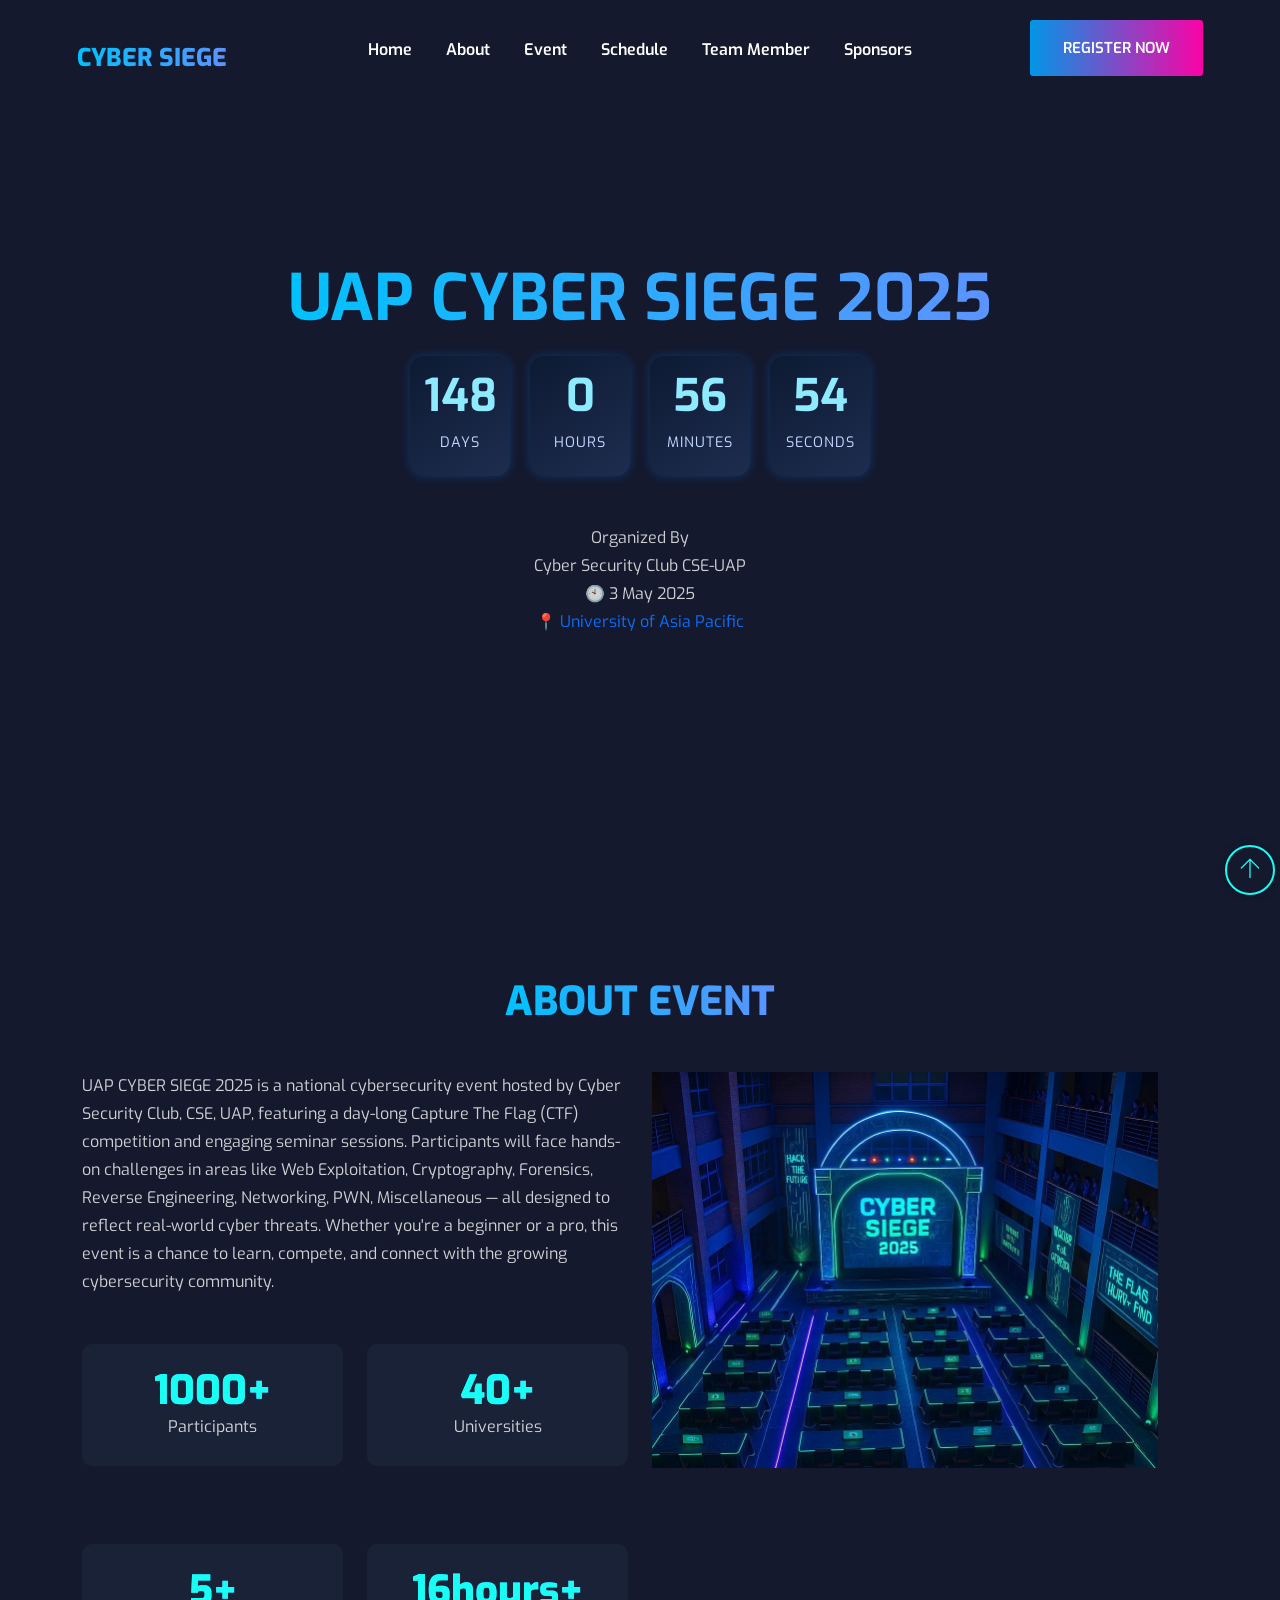
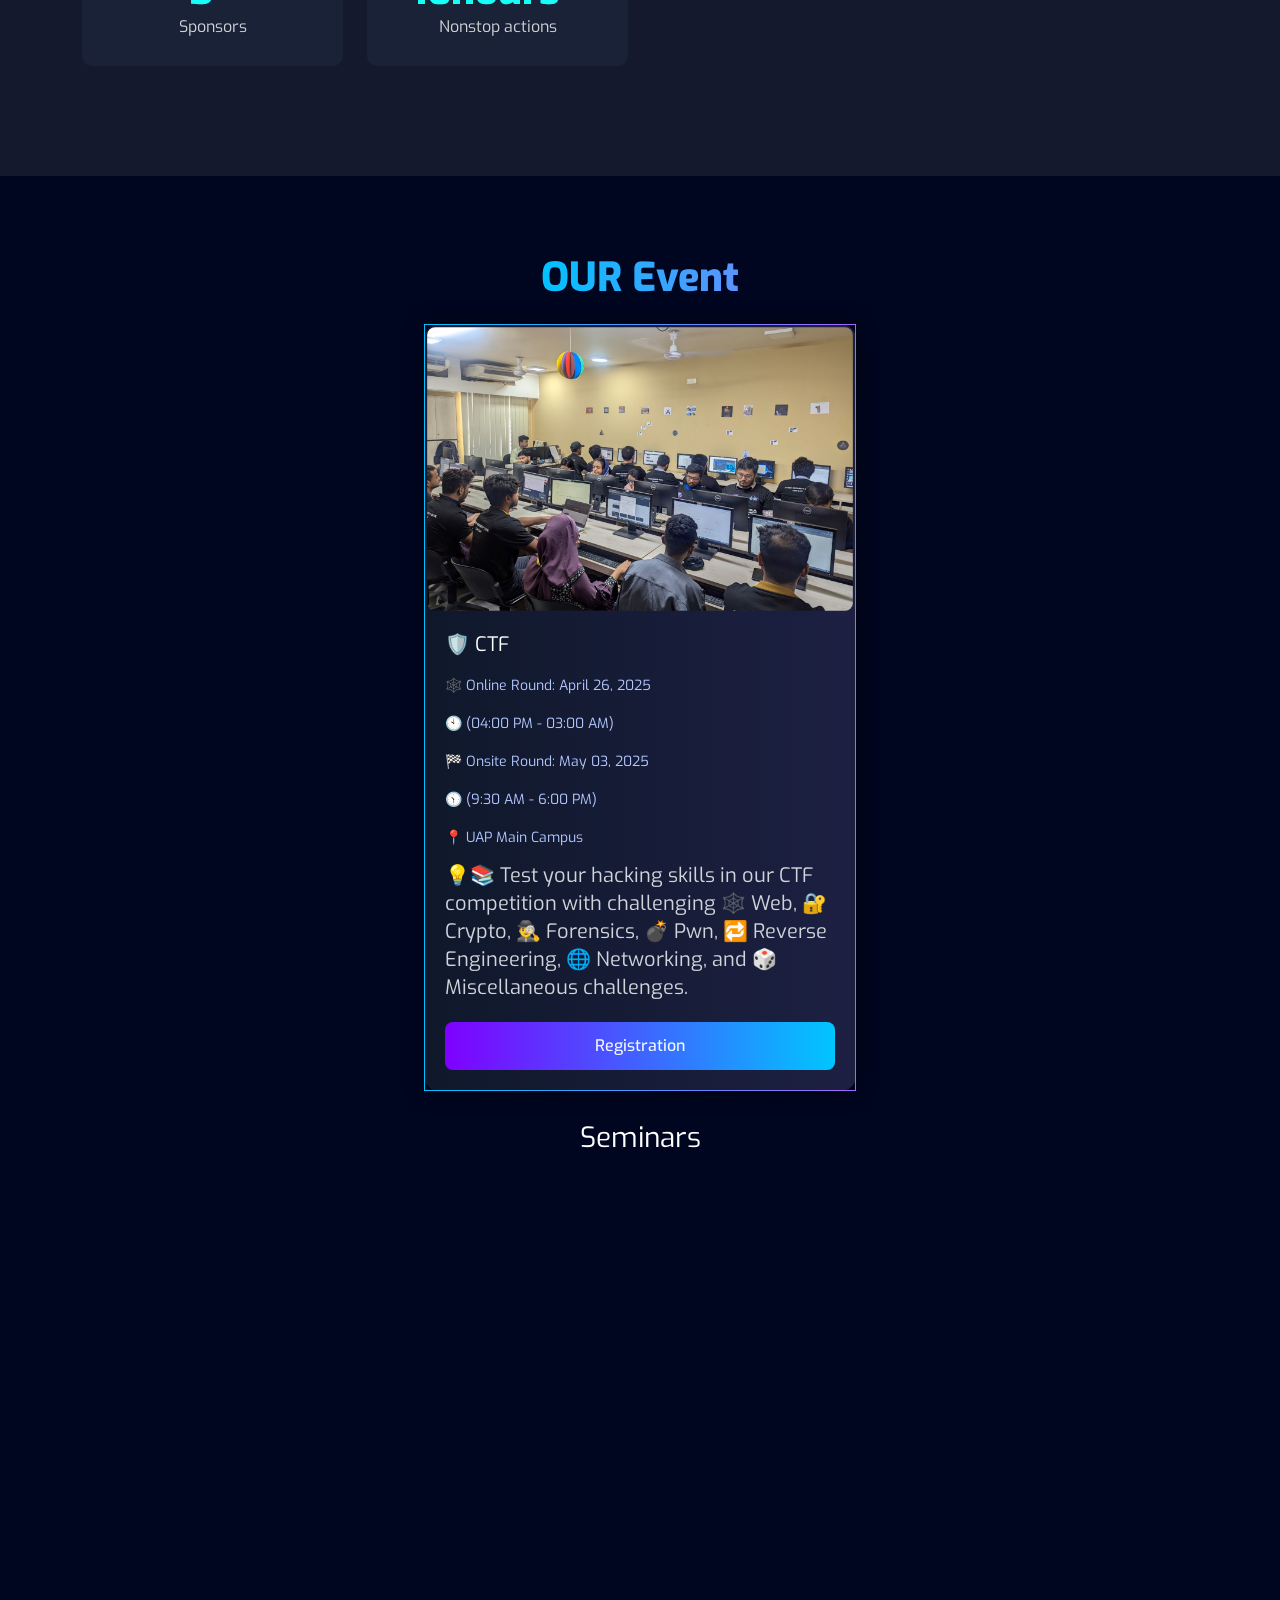
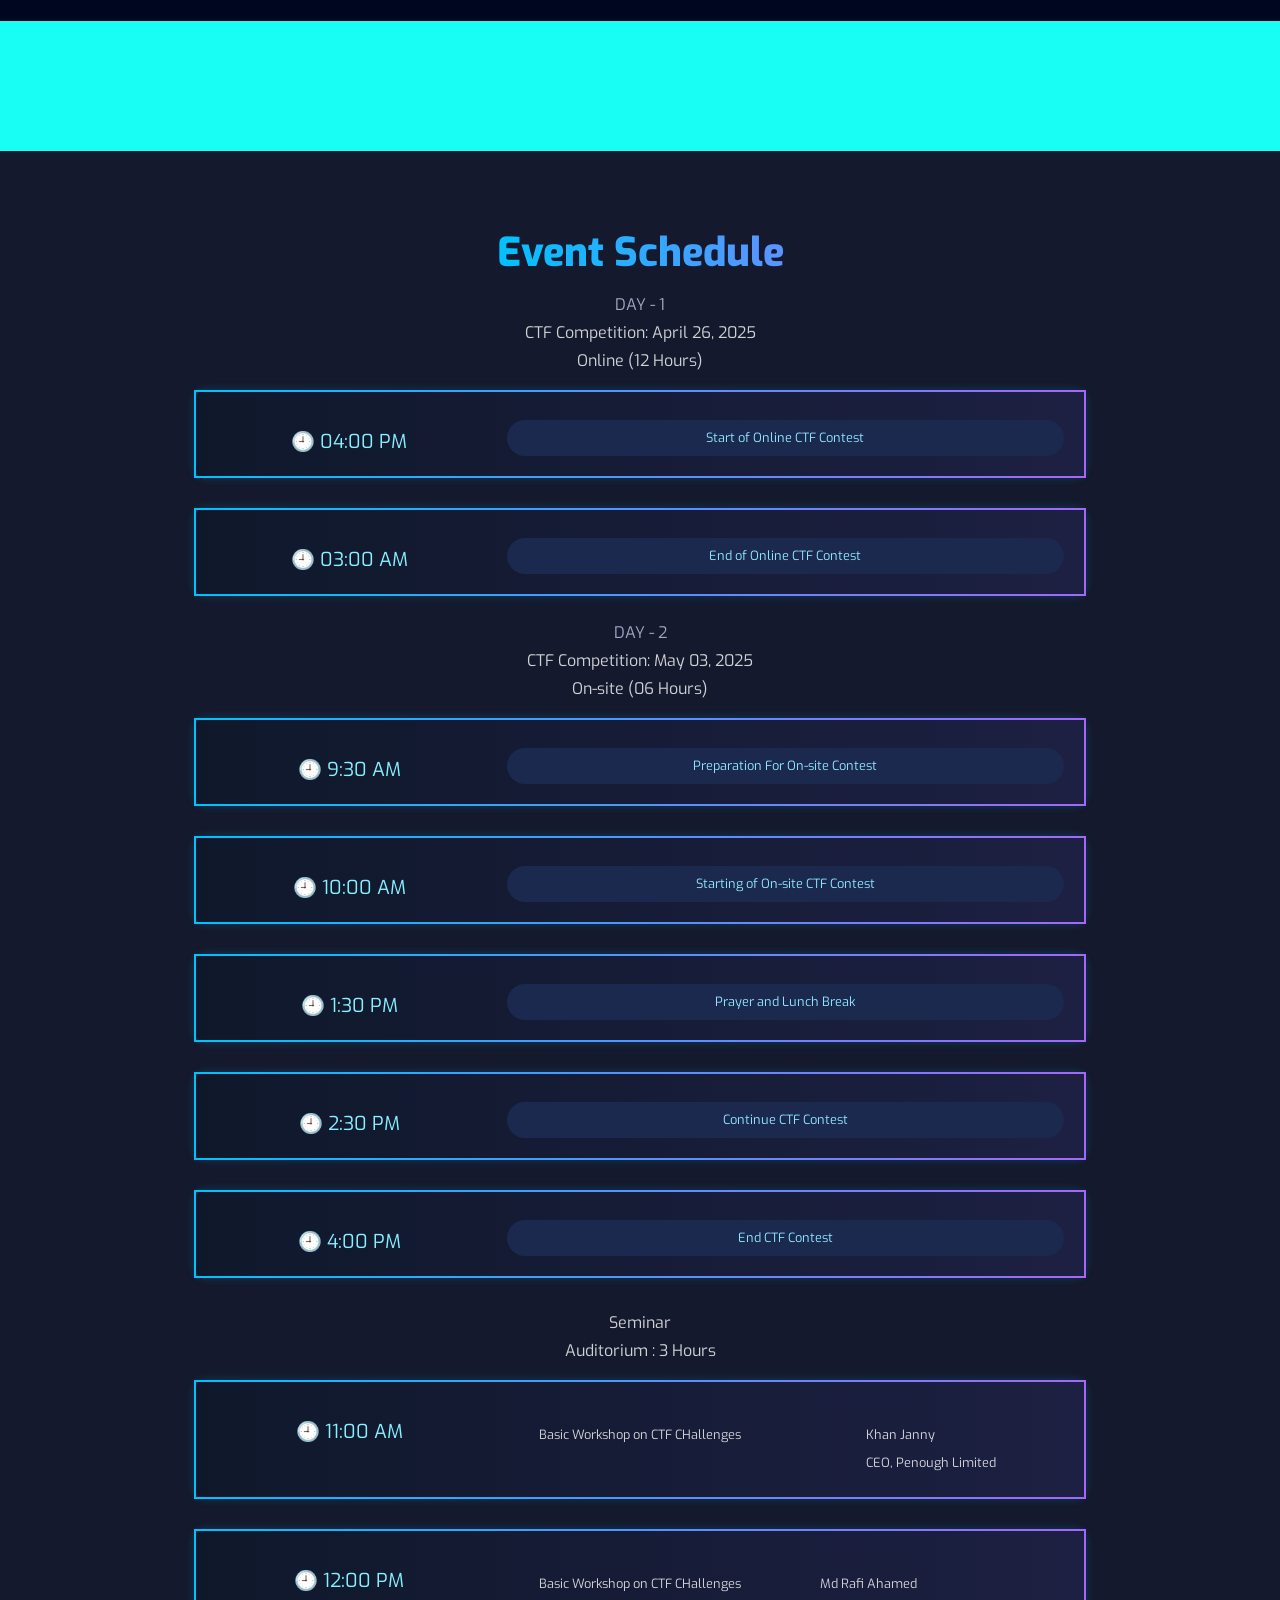
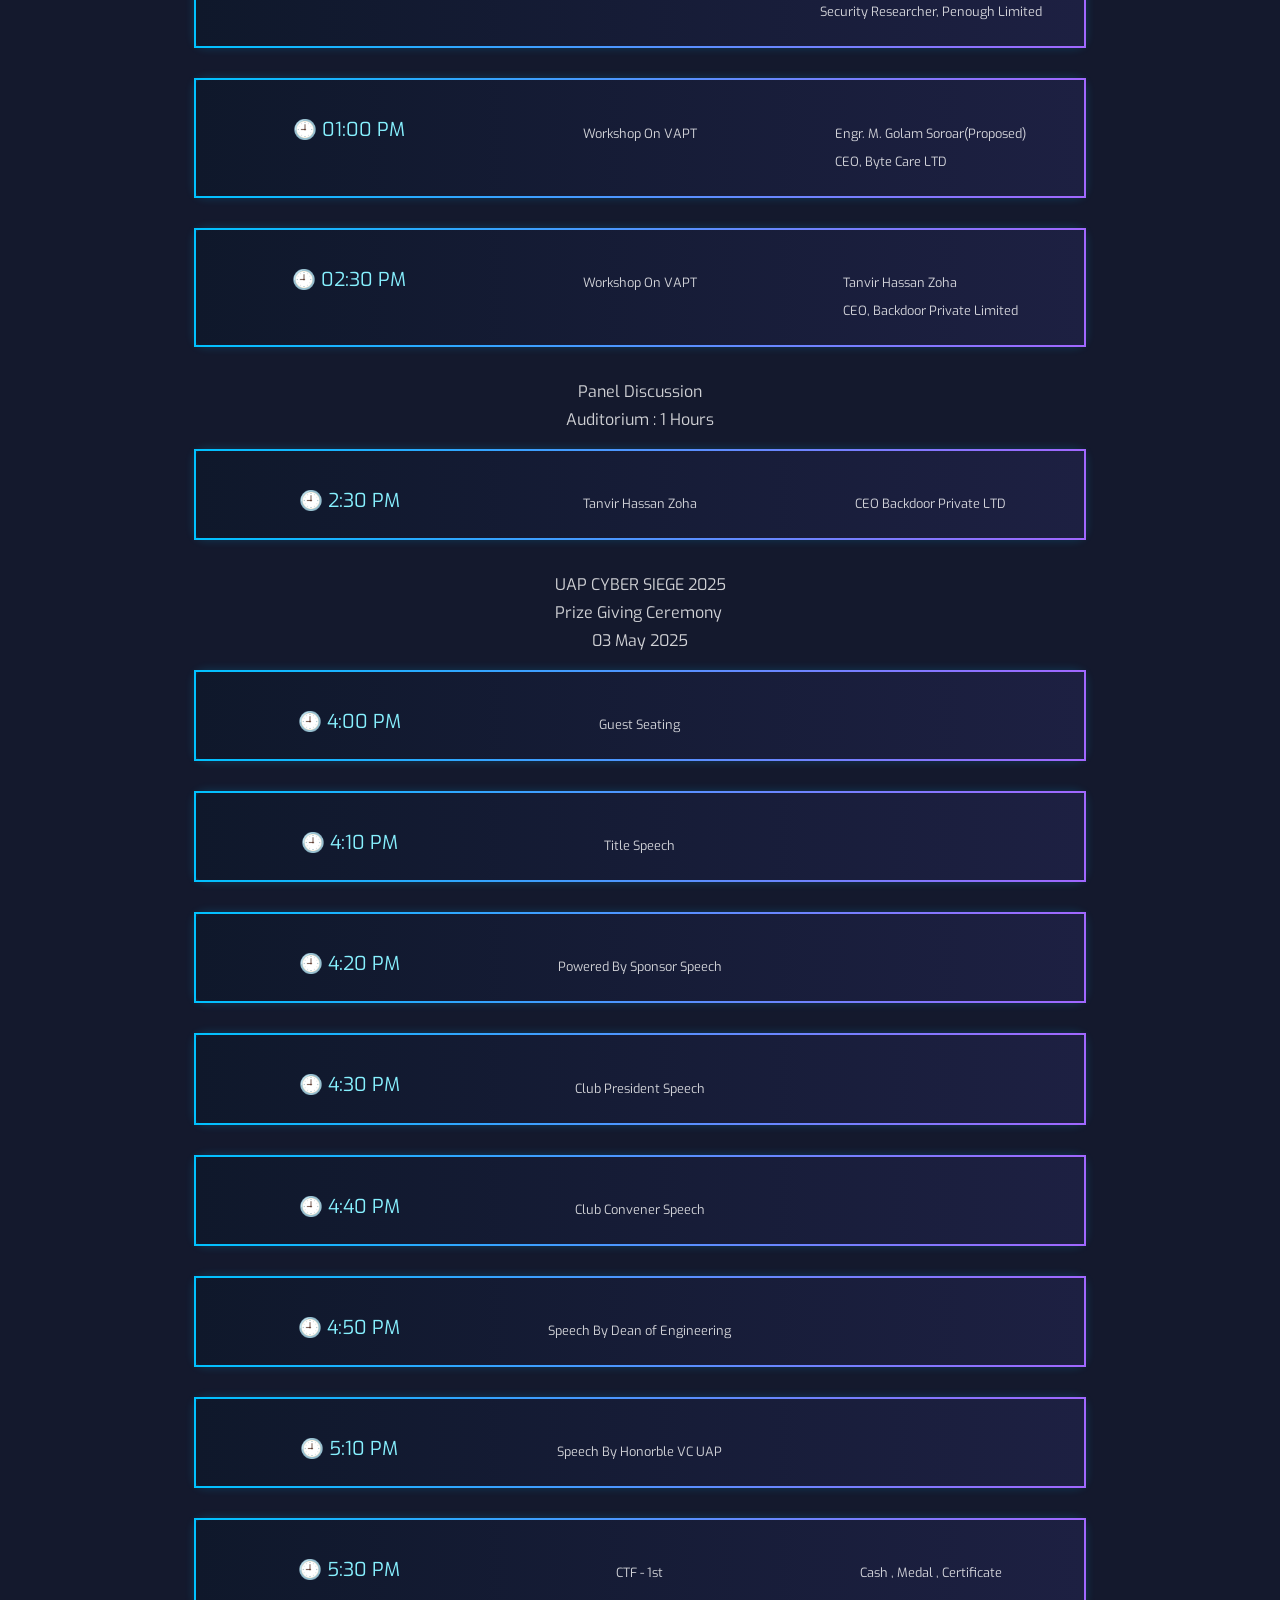
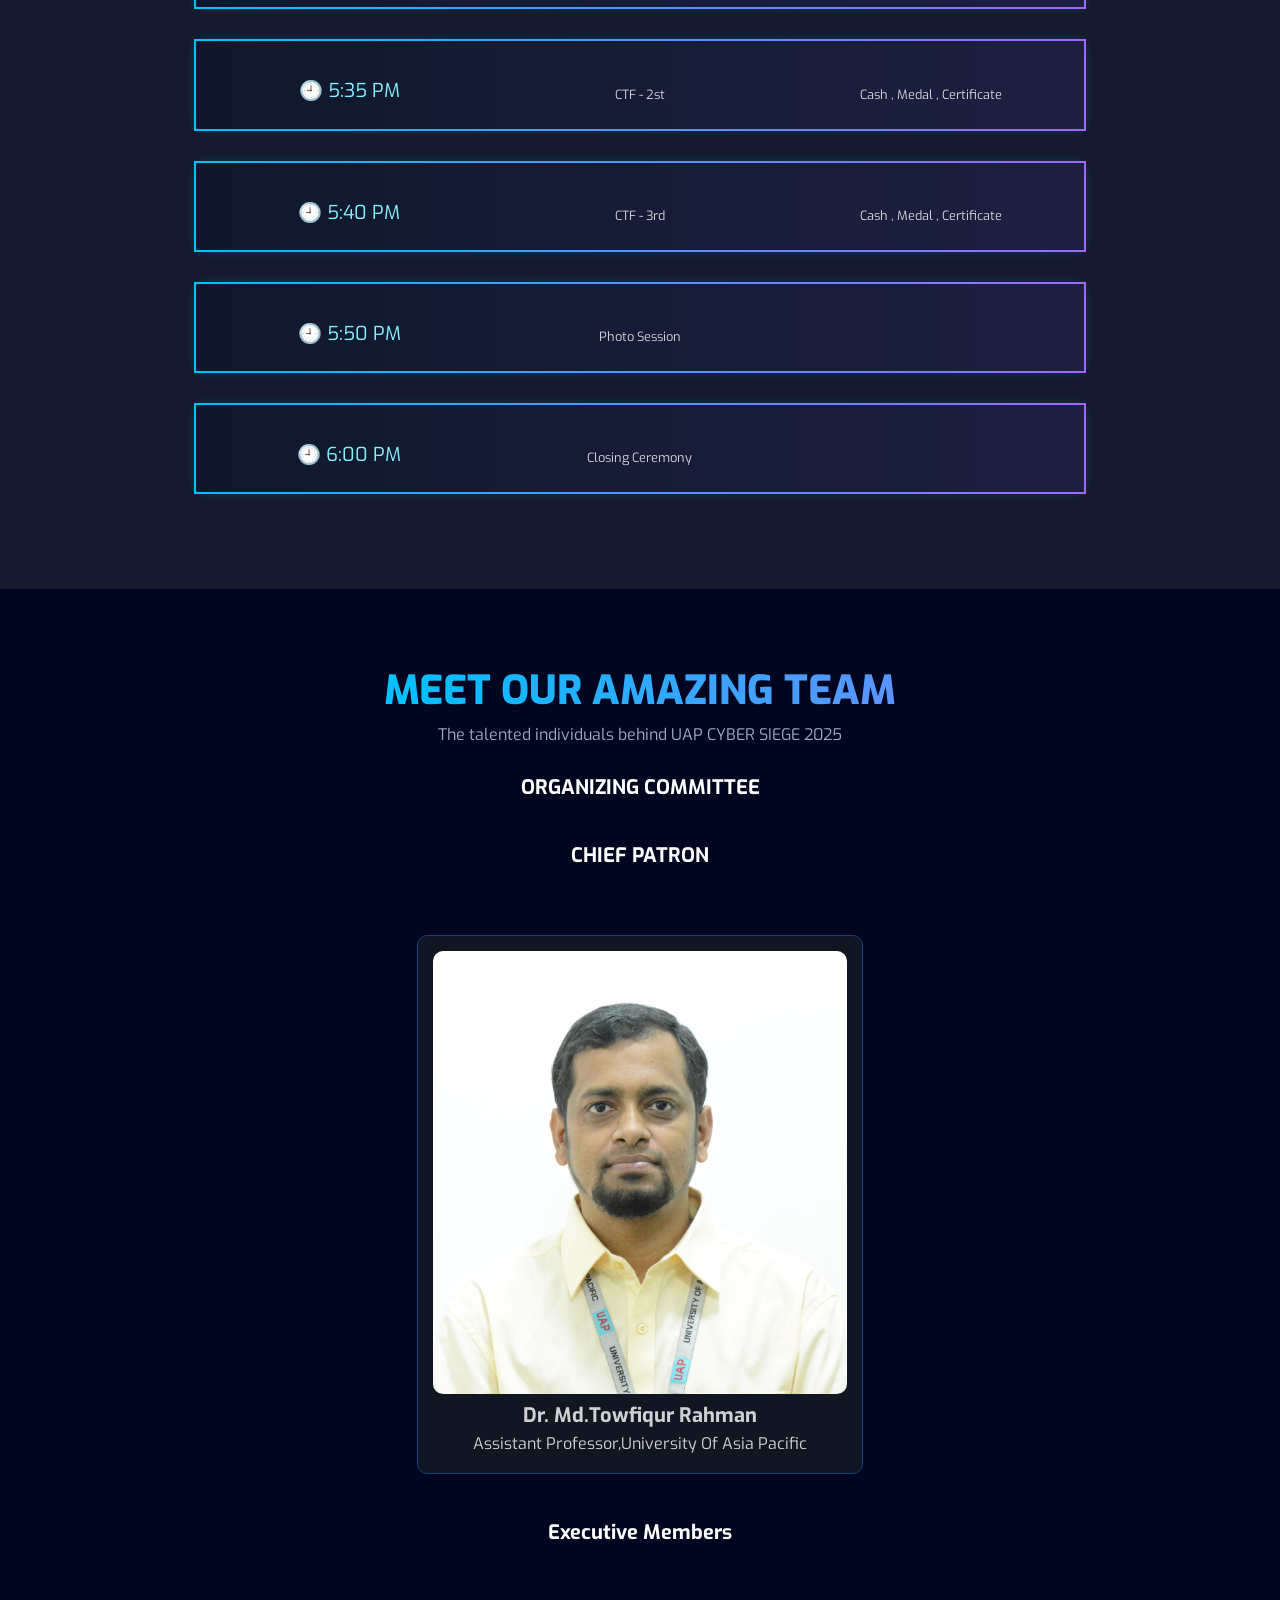
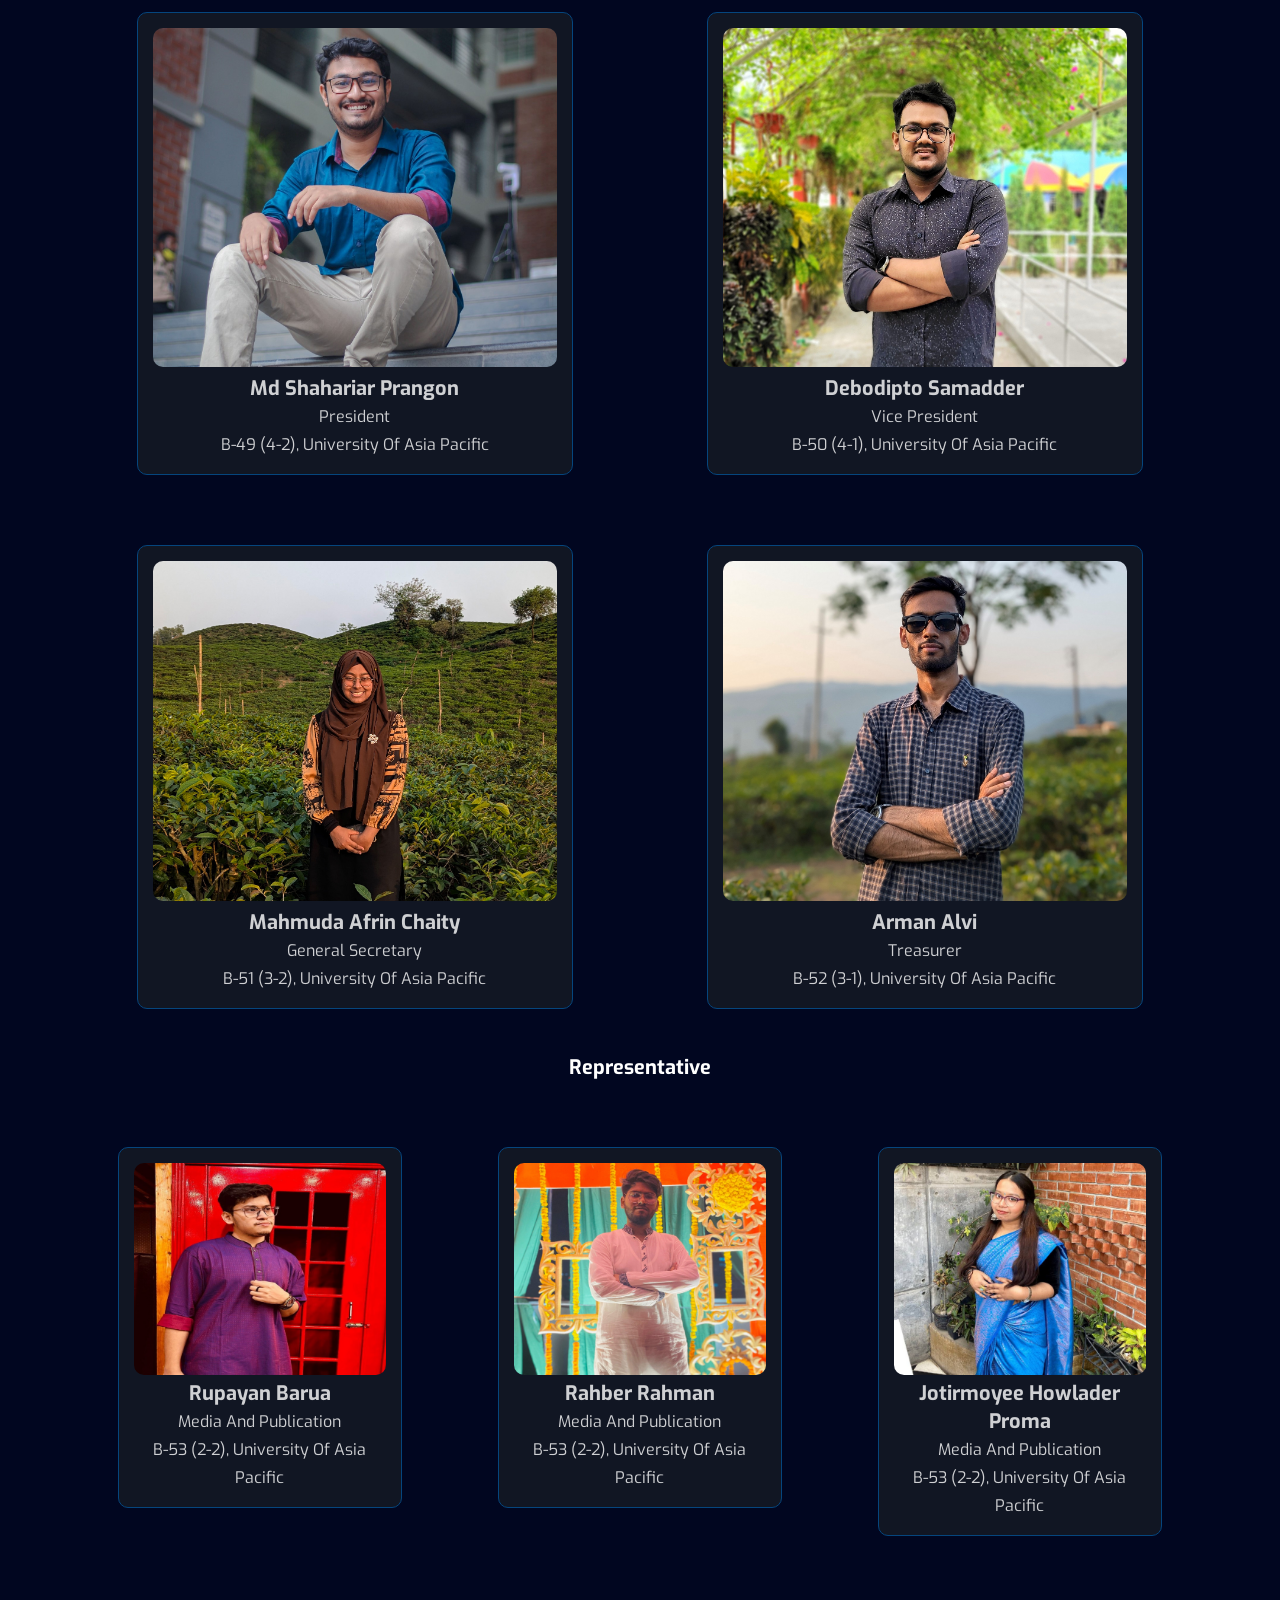
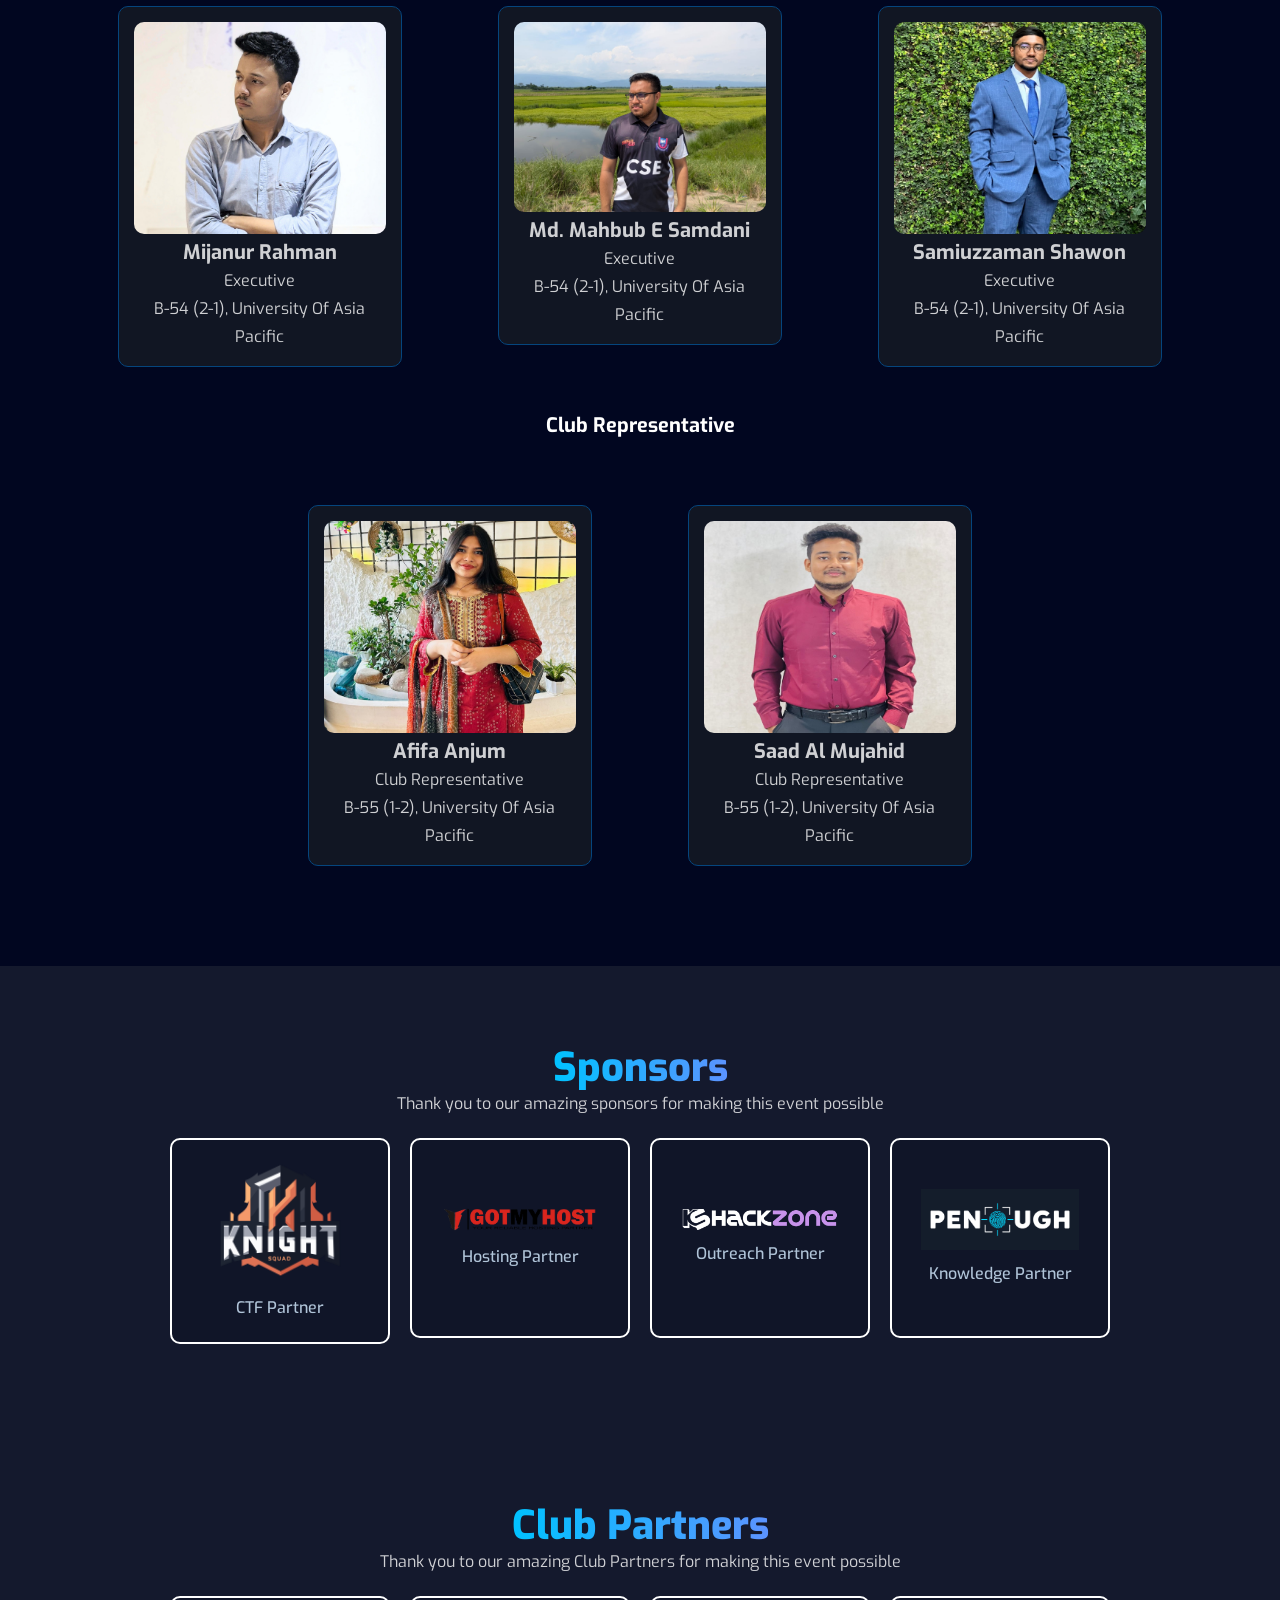
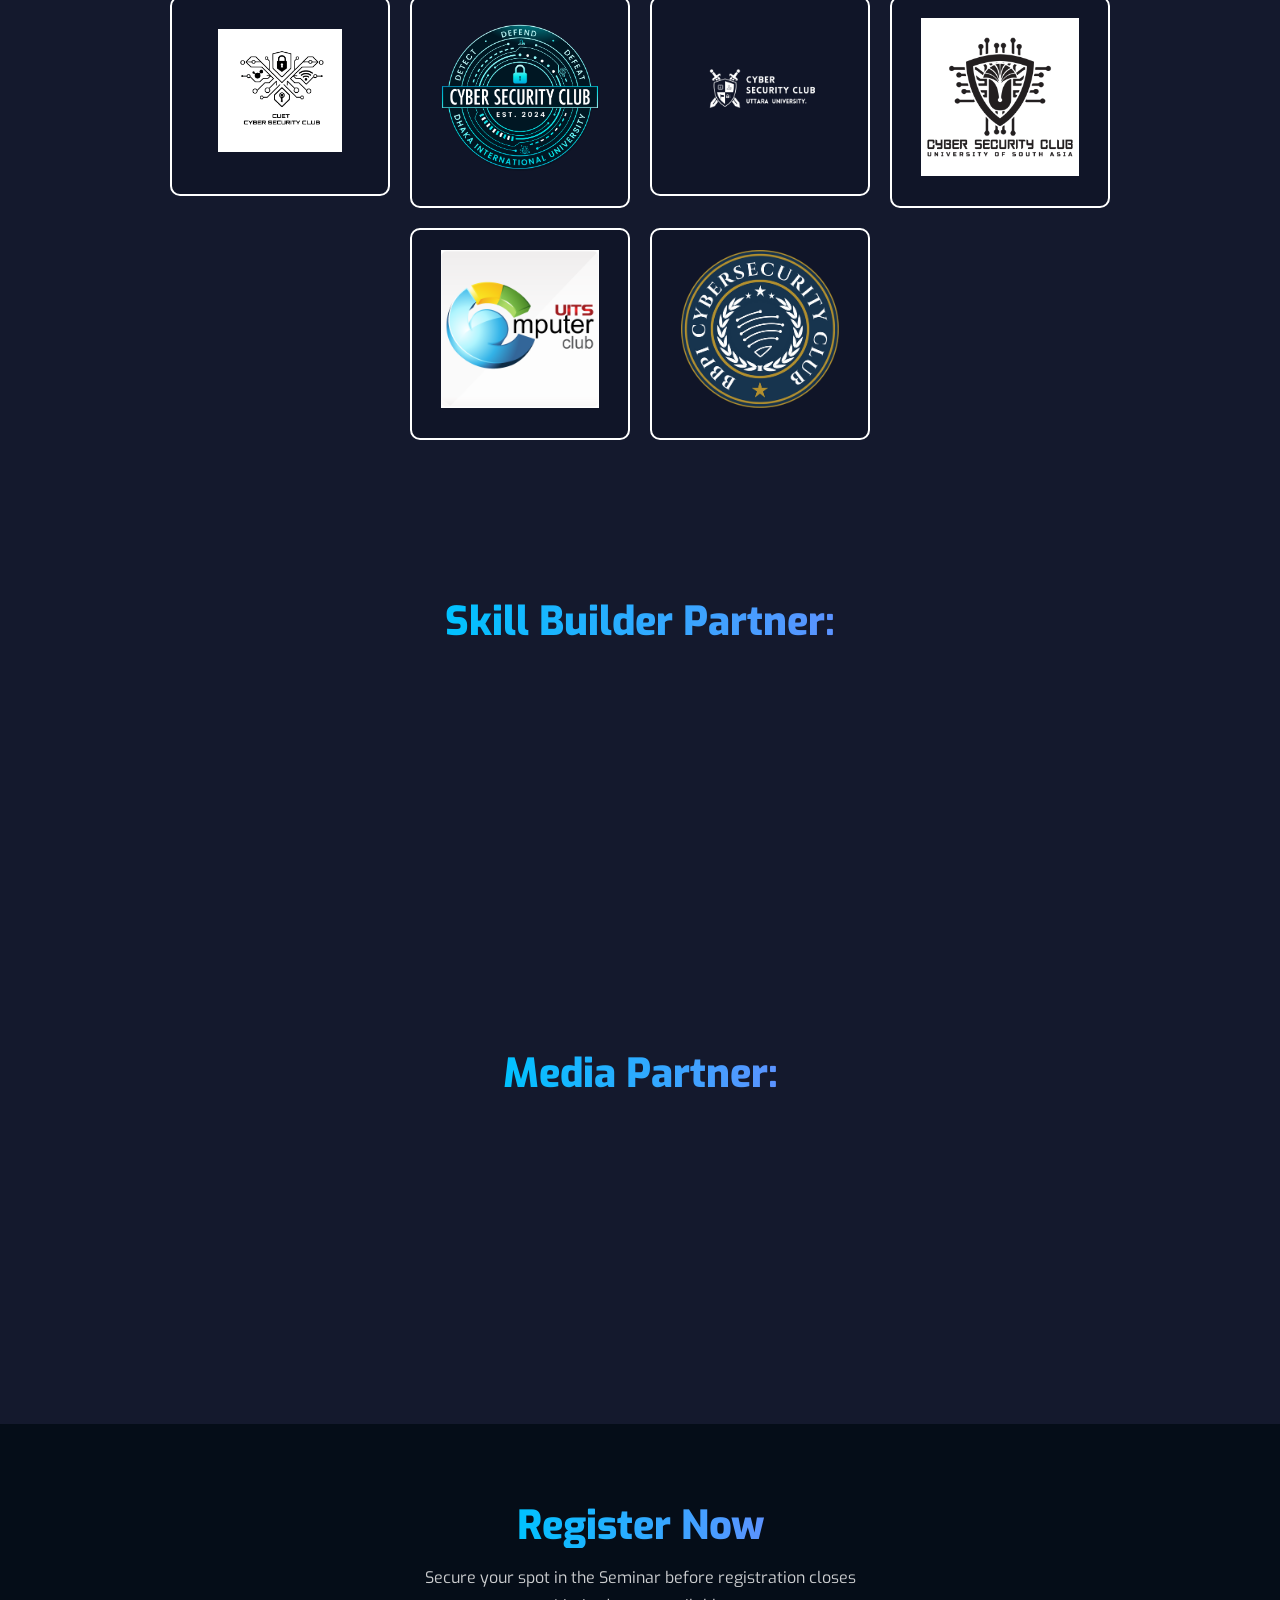
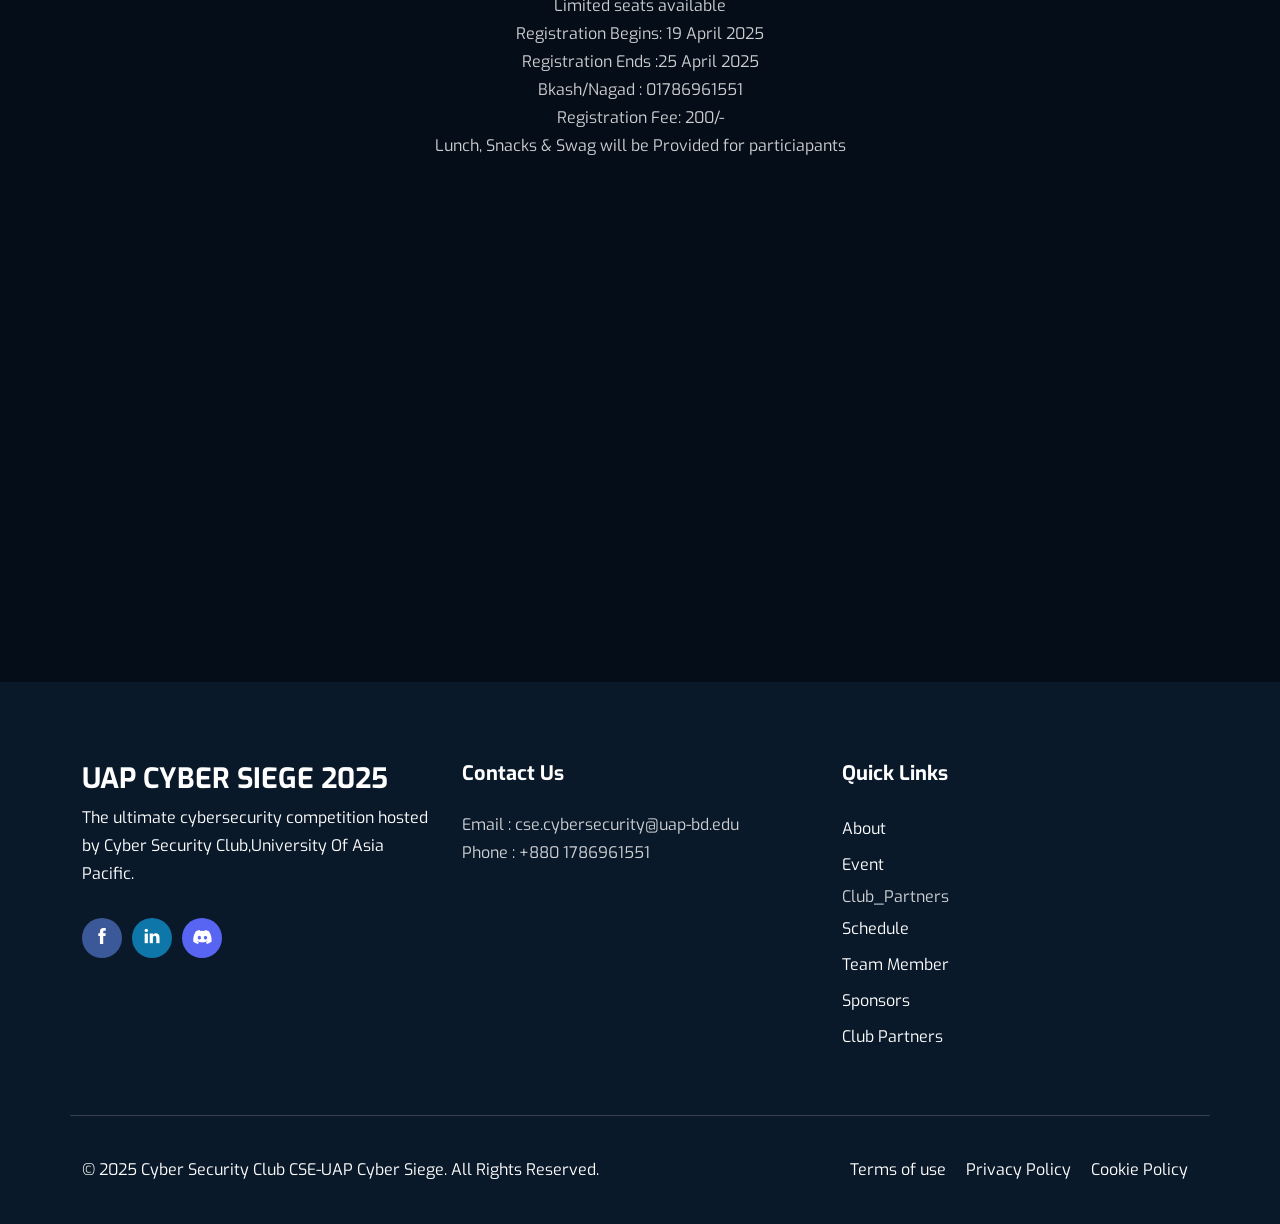
==== index.html @ 6e8edfbd "event and sponsor update" ====
<!DOCTYPE html>
<html lang="en">


<!-- Mirrored from CyberSiege.vercel.app/index.html by HTTrack Website Copier/3.x [XR&CO'2014], Fri, 11 Apr 2025 15:43:22 GMT -->
<!-- Added by HTTrack -->
<meta http-equiv="content-type" content="text/html;charset=utf-8" /><!-- /Added by HTTrack -->

<head>
	<!-- Meta -->
	<meta charset="utf-8">
	<meta http-equiv="X-UA-Compatible" content="IE=edge">
	<meta name="viewport" content="width=device-width, initial-scale=1, shrink-to-fit=no">
	<!-- The above 3 meta tags *must* come first in the head; any other head content must come *after* these tags -->
	<meta name="description" content="Pathaan - One Page Parallax Template">
	<meta name="keywords"
		content="agency, business, corporate, creative, html5, modern, multipurpose, One Page, parallax, startup">
	<!-- SITE TITLE -->
	<title>UAP Cyber Siege</title>
	<!-- Latest Bootstrap min CSS -->

	<link rel="icon" href="assets/img/logo.png" type="image/x-icon">

	<link rel="stylesheet" href="assets/bootstrap/css/bootstrap.min.css">
	<!-- Google Font -->
	<link href="https://fonts.googleapis.com/css2?family=Exo:wght@300;400;500;600;700;800&amp;display=swap"
		rel="stylesheet">
	<!-- Font Awesome CSS -->
	<link rel="stylesheet" href="assets/fonts/fontawesome.min.css">
	<link rel="stylesheet" href="assets/fonts/themify-icons.css">
	<!--- owl carousel Css-->
	<link rel="stylesheet" href="assets/owlcarousel/css/owl.carousel.css">
	<link rel="stylesheet" href="assets/owlcarousel/css/owl.theme.css">
	<!--jquery-simple-mobilemenu Css-->
	<link rel="stylesheet" href="assets/css/jquery-simple-mobilemenu.css">
	<!-- MAGNIFIC CSS -->
	<link rel="stylesheet" href="assets/css/magnific-popup.css">
	<!-- animate CSS -->
	<link rel="stylesheet" href="assets/css/animate.css">
	<!-- Style CSS -->
	<link rel="stylesheet" href="assets/css/style.css">
	<link rel="stylesheet" href="https://cdnjs.cloudflare.com/ajax/libs/font-awesome/6.5.0/css/all.min.css">

	<!-- HTML5 shim and Respond.js IE8 support of HTML5 elements and media queries -->
	<!-- WARNING: Respond.js doesn't work if you view the page via file:// -->
	<!--[if lt IE 9]>
		  <script src="https://oss.maxcdn.com/html5shiv/3.7.2/html5shiv.min.js"></script>
		  <script src="https://oss.maxcdn.com/respond/1.4.2/respond.min.js"></script>
		<![endif]-->
	<script src="https://cdn.logwork.com/widget/countdown.js"></script>
	<script src="three.r134.min.js"></script>
	<script src="vanta.net.min.js"></script>
	<script src="https://cdnjs.cloudflare.com/ajax/libs/three.js/r134/three.min.js"></script>
	<script src="https://cdn.jsdelivr.net/npm/vanta@latest/dist/vanta.net.min.js"></script>
	<script src="path/to/superMarquee.min.js"></script> <!-- Replace with actual path -->


<script>
	window.addEventListener('load', function () {
			setTimeout(() => {
				document.querySelector('.preloader').style.display = 'none';
			}, 500); // You can shorten the time if needed
		});
	</script>

	<style>
		#home {
			margin: 0;
			width: 100%;
			min-height: 100%;
			overflow: hidden;
		}
	</style>
</html>
</head>

<body data-spy="scroll" data-offset="80">

	<!-- START PRELOADER -->
	<div class="preloader">
		<div class="logo-wrapper">
			<img src="assets/img/logo.png" alt="Loading..." class="preloader-logo" />
		</div>
	</div>
	<!-- END PRELOADER -->
	
	<!-- START NAVBAR -->
	<div id="navigation" class="navbar-light bg-faded site-navigation">
		<div class="container-fluid">
			<div class="row">
				<div class="col-20 align-self-center">
					<div id="vanta-bg"></div>
					<div class="site-logo">
							<!-- <h1 style="font-size: 30px;">Cybe</h1> -->
							<h1 class="title2">
								<span  style="font-size: 24.5px;" class="aurora-text">CYBER SIEGE </span>
							</h1>
						
						<!-- <a href="index.html"><img src="assets/img/logo-top.png" alt=""></a> -->
					</div>
				</div><!--- END Col -->

				<div class="col-60 d-flex justify-content-center">
					<nav id="main-menu">
						<ul>
							<li><a href="#home">Home</a>

							</li>
							<li><a href="#about">About</a>

							</li>
							<li><a href="#Event">Event</a>

							</li>
							<li><a href="#EventSchedule">Schedule</a>

							</li>
							<li><a href="#teamMember">Team Member</a>

							</li>
							<li><a href="#Sponsors">Sponsors</a>

							</li>
							
							<!-- <li><a href="#form">Register now</a></li> -->
						</ul>
					</nav>
				</div><!--- END Col -->

				<div class="col-20 d-none d-xl-block text-end align-self-center">
					<a href="#form" class="btn_one">Register now</a>
				</div><!--- END Col -->

				<ul class="mobile_menu">
					<li><a href="#home">Home</a>

					</li>
					<li><a href="#about">About EVENT</a>

					</li>
					<li><a href="#Event">Event</a></li>

					<li><a href="#EventSchedule">Event Schedule</a>

					</li>
					<li><a href="#teamMember">Team Member</a>

					</li>
					<li><a href="#Sponsors">Sponsors</a></li>
						<li><a href="#Club_Partners">Club Partners</a>
						
						</li>
					<li><a href="#form">Register now</a></li>
				</ul>
			</div><!--- END ROW -->
		</div><!--- END CONTAINER -->

		
	</div>
	<!-- END NAVBAR -->

	<!-- START HOME -->
	<section id="home">
		<!-- <div id="vanta-bg"></div> -->
		
		<script src="https://cdnjs.cloudflare.com/ajax/libs/three.js/r134/three.min.js"></script>
		<script src="https://cdn.jsdelivr.net/npm/vanta@latest/dist/vanta.net.min.js"></script>
		<script>
			VANTA.NET({
				el: "#home",
				mouseControls: true,
				touchControls: true,
				gyroControls: false,
				minHeight: 200.00,
				minWidth: 200.00,
				scale: 1.00,
				scaleMobile: 1.00,
				color: 0x48248e,
				backgroundColor: 0xc0c14,
				points: 9.00,
				spacing: 13.00
			})
		</script>

		<div class="container">
			<div class="row">
				<div class="col-lg-12 col-sm-12 col-xs-12">
					<div class="hero-text ht_top">

						<!-- <h1 class="title2 mgsm">UAP CYBER SIEGE
							2025
							<div class="aurora">
								<div class="aurora__item"></div>
								<div class="aurora__item"></div>
								<div class="aurora__item"></div>
								<div class="aurora__item"></div>
							</div>
						</h1> -->
						<h1 class="title2 mgsm">
							<span class="aurora-text">UAP CYBER SIEGE 2025</span>
						</h1>

						
							
						<div class="container">
							<div id="countdown" class="countdown-flex ">
								<div class="time-box">
									<span class="number" id="days">00</span>
									<span class="labelct">DAYS</span>
								</div>
								<div class="time-box">
									<span class="number" id="hours">00</span>
									<span class="labelct">HOURS</span>
								</div>
								<div class="time-box">
									<span class="number" id="minutes">00</span>
									<span class="labelct">MINUTES</span>
								</div>
								<div class="time-box">
									<span class="number" id="seconds">00</span>
									<span class="labelct">SECONDS</span>
								</div>
							</div>
						

					<div  class="mt-5" style="text-align: center;">Organized By <br>Cyber Security Club CSE-UAP
							<br>
							🕙 3 May 2025
							<br>
						<a href="https://www.google.com/maps/place/University+of+Asia+Pacific+%7C+UAP/@23.7547375,90.3895006,17z/data=!3m1!4b1!4m6!3m5!1s0x3755b8b0a98eaf3b:0xc692432124fcc478!8m2!3d23.7547375!4d90.3895006!16zL20vMDkzMWdu?authuser=0&entry=ttu&g_ep=EgoyMDI1MDQxNC4xIKXMDSoASAFQAw%3D%3D"	>📍 University of Asia Pacific</a>
					</div>
					<div class="home_btns">
						
					</div>
				</div><!--- END COL -->
			</div><!--- END ROW -->
		</div><!--- END CONTAINER -->
	</section>
	<!-- END  HOME -->



	<!-- START ABOUT US -->
	<section id="about" class="ab_one section-padding ">
		<div class="container">
			<h1 class="title2">
				<span class="aurora-text">ABOUT EVENT</span>
			</h1>
			
			<!-- <p style="text-align: center;">UAP Cyber Siege is the premier cybersecurity competition bringing together
				the
				<br>brightest minds to tackle real-world
				security challenges
			
			</p> -->
			<div class="gradient-line"></div>
			<div class="row">
				<div class="mt-5 col-lg-6 col-sm-12 col-xs-12 wow fadeInUp" data-wow-duration="1s" data-wow-delay="0.1s"
					data-wow-offset="0">
					<p>UAP CYBER SIEGE 2025 is a national cybersecurity event hosted by Cyber Security Club, CSE, UAP, featuring a day-long
					Capture The Flag (CTF) competition and engaging seminar sessions.
					
					Participants will face hands-on challenges in areas like Web Exploitation, Cryptography, Forensics, Reverse Engineering,
					Networking, PWN, Miscellaneous — all designed to reflect real-world cyber threats.
					
					Whether you're a beginner or a pro, this event is a chance to learn, compete, and connect with the growing cybersecurity
					community.</p>

					<div class="row">

						<div class="mt-5 col-lg-6 col-sm-12 col-xs-12">
							<div class="abmv">
								<div class="container">
									<h1 class="title2 ">
										<span class="aurora-text">1000+</span>
									</h1>
									
								</div>

								<p style="text-align:center">Participants</p>
							</div>

						</div>
						<div class="mt-5 col-lg-6 col-sm-12 col-xs-12">
							<div class="abmv">
								<h1 class="title2 ">
									<span class="aurora-text">40+</span>
								</h1>
								

								<p style="text-align:center">Universities</p>
							</div>

						</div>

						<div class="mt-5 col-lg-6 col-sm-12 col-xs-12">
							<div class="abmv">
									<h1 class="title2 ">
										<span class="aurora-text">5+</span>
									</h1>
								<p style="text-align:center">Sponsors</p>
							</div>

						</div>

						<div class="mt-5 col-lg-6 col-sm-12 col-xs-12">
							<div class="abmv">
								<h1 class="title2 ">
									<span class="aurora-text">16hours+</span>
								</h1>
								

								<p style="text-align:center">Nonstop actions</p>
							</div>

						</div>

					</div>



				</div><!--- END COL -->
				<div class=" mt-5 col-lg-6 col-sm-12 col-xs-12 wow fadeInUp" data-wow-duration="1s"
					data-wow-delay="0.2s" data-wow-offset="0">


					<div class="ab_img">
						<img src="assets/img/abt23.jpg" class="img-fluid" alt="image">
					</div>
				</div><!--- END COL -->

			</div><!--- END ROW -->
		</div><!--- END CONTAINER -->
	</section>
	<!-- END ABOUT US  -->

	<!-- START SERVICE -->
	<section id="Event" class="service_area section-padding"
		style="background-color: rgb(1, 6, 32);  background-size:cover; background-position: center center;">
		<div class="container">
		
				<h1 class="title2 ">
					<span class="aurora-text">OUR Event</span>
				</h1>

			
			<div class="gradient-line"></div>

		<div class="row justify-content-center align-items-center mt-4" >
				<div class=" col-sm-12 col-xs-12 wow fadeInUp myDis" data-wow-duration="1s" data-wow-delay="0.2s"
					data-wow-offset="0">
					<div class="single_service">
						<div class="card">
							<img src="assets/img/prevctf.jpg" alt="CTF">
							<div class="card-content">
								<h3>🛡️ CTF</h3>
								<div class="info"> 🕸️ Online Round: April 26, 2025</div>
								<div class="info"> 🕙 (04:00 PM - 03:00 AM)</div>
								<div class="info"> 🏁 Onsite Round: May 03, 2025</div>
								<div class="info">🕥 (9:30 AM - 6:00 PM)</div>
								<div class="info"> 📍 UAP Main Campus</div>
								<div class="desc">
									💡📚 Test your hacking skills in our CTF competition with challenging 🕸️ Web, 🔐 Crypto, 🕵️‍♂️ Forensics, 💣 Pwn, 🔁
									Reverse Engineering, 🌐 Networking, and 🎲 Miscellaneous challenges.
								</div>
								<a style="color: aliceblue;" href="https://uapcybersiege.com/" class="btn">Registration</a>
							</div>
						</div>
			
					</div>
				</div>
				</div>
				<h3 style="text-align: center;">Seminars</h3>

				<div class="row justify-content-center align-items-center mt-4" >
					<div class=" col-lg-3 col-sm-12 col-xs-12 wow fadeInUp " data-wow-duration="1s" data-wow-delay="0.2s"
						data-wow-offset="0">
						<div class="single_service">
							<div class="card">
								<img src="assets/img/6.png" alt="CTF">
						</div>
					
					
								</div>
					
							</div>

							<div class=" col-lg-3 col-sm-12 col-xs-12 wow fadeInUp " data-wow-duration="1s" data-wow-delay="0.2s"
								data-wow-offset="0">
								<div class="single_service">
									<div class="card">
										<img src="assets/img/7.png" alt="CTF">
										
									</div>
									
								</div>
							
							</div>
							<div class=" col-lg-3 col-sm-12 col-xs-12 wow fadeInUp " data-wow-duration="1s" data-wow-delay="0.2s"
								data-wow-offset="0">
								<div class="single_service">
									<div class="card">
										<img src="assets/img/8.png" alt="CTF">
										
									</div>
							
							
								</div>
							
							</div>

							<div class=" col-lg-3 col-sm-12 col-xs-12 wow fadeInUp " data-wow-duration="1s" data-wow-delay="0.2s"
								data-wow-offset="0">
								<div class="single_service">
									<div class="card">
										<img src="assets/img/5.png" alt="CTF">
							
									</div>
							
							
								</div>
							
							</div>
						<!-- 	<a style="color: aliceblue;" href="#form" class="btn">Registration</a> -->
							
						</div>
				</div>
		
		</div><!--- END CONTAINER -->
	</section>
	<!-- END SERVICE -->

	<div class="marq_text">
		<div id="supermarquee1"></div>
	</div>

	<!-- START Event Schedule -->
	<section id="EventSchedule" class="ab_one section-padding">
		<div class="container">
			<h1 class="title2 ">
				<span class="aurora-text">Event Schedule </span>
			</h1>
			
			<div class="row">
				<div class="col-lg-12 col-sm-12 col-xs-12 wow fadeInUp" data-wow-duration="1s" data-wow-delay="0.2s"
					data-wow-offset="0">

						<p class="subheading mt-3">DAY - 1</p>
						
						<div style="text-align: center;" class="section-title">CTF Competition: April 26, 2025 <br>Online (12 Hours)</div>
						<div class="gradient-line"></div>
						<div class="event-content">
							<div class="event-box">
								<div class="row">
									<div class="col-lg-4 col-sm-12 col-xs-12">
										<div class="time pt-3">🕘 04:00 PM</div>
									</div>
									<div class="col-lg-8 col-sm-12 col-xs-12">
										<div class="tag">Start of Online CTF Contest</div>
									</div>
								</div>
							</div>
						
							<div class="event-box">
								<div class="row">
									<div class="col-lg-4 col-sm-12 col-xs-12">
										<div class="time pt-3">🕘 03:00 AM</div>
									</div>
									<div class="col-lg-8 col-sm-12 col-xs-12">
										<div class="tag">End of Online CTF Contest</div>
									</div>
								</div>
							</div>

</div>

					<p class="subheading mt-2">DAY - 2</p>

					<div style="text-align: center;" class="section-title">CTF Competition: May 03, 2025 <br>On-site (06 Hours)</div>
					<div class="gradient-line"></div>
					<div class="event-content">
						<div class="event-box">
							<div class="row">
								<div class="col-lg-4 col-sm-12 col-xs-12">
									<div class="time pt-3">🕘 9:30 AM</div>
								</div>
								<div class="col-lg-8 col-sm-12 col-xs-12">
									<div class="tag">Preparation For On-site Contest</div>
									
								</div>
							</div>
						</div>

						<div class="event-box">
							<div class="row">
								<div class="col-lg-4 col-sm-12 col-xs-12">
									<div class="time pt-3">🕘 10:00 AM</div>
								</div>
								<div class="col-lg-8 col-sm-12 col-xs-12">
									<div class="tag">Starting of On-site CTF Contest</div>
									
								</div>
							</div>
						</div>

						<div class="event-box">
							<div class="row">
								<div class="col-lg-4 col-sm-12 col-xs-12">
									<div class="time pt-3">🕘 1:30 PM </div>
								</div>
								<div class="col-lg-8 col-sm-12 col-xs-12">
									<div class="tag">Prayer and Lunch Break</div>
								
								</div>
							</div>
						</div>

							<div class="event-box">
								<div class="row">
									<div class="col-lg-4 col-sm-12 col-xs-12">
										<div class="time pt-3">🕘 2:30 PM </div>
									</div>
									<div class="col-lg-8 col-sm-12 col-xs-12">
										<div class="tag">Continue CTF Contest</div>
										
									</div>
								</div>
							</div>

								<div class="event-box">
									<div class="row">
										<div class="col-lg-4 col-sm-12 col-xs-12">
											<div class="time pt-3">🕘 4:00 PM </div>
										</div>
										<div class="col-lg-8 col-sm-12 col-xs-12">
											<div class="tag">End CTF Contest</div>
											
										</div>
									</div>
								</div>



			

						<div class="mt-3">Seminar</div>
						<div>Auditorium : 3 Hours</div>
						<div class="event-box">
							<div class="row">
								<div class="col-lg-4 col-sm-12 col-xs-12">
									<div class="time pt-3">🕘 11:00 AM</div>
								</div>
								<div class="col-lg-4 col-sm-4 col-xs-12">
									<div class="title">Basic Workshop on CTF CHallenges </div>
						
								</div>
								<div class="col-lg-4 col-sm-4 col-xs-12">
									<div class="title">Khan Janny  <br> CEO, Penough Limited</div>
								</div>
						</div>
</div>
<div class="event-box">
							<div class="row">
								<div class="col-lg-4 col-sm-12 col-xs-12">
									<div class="time pt-3">🕘 12:00 PM</div>
								</div>
								<div class="col-lg-4 col-sm-4 col-xs-12">
									<div class="title">Basic Workshop on CTF CHallenges </div>
							
								</div>
								<div class="col-lg-4 col-sm-4 col-xs-12">
									<div class="title">Md Rafi Ahamed <br> Security Researcher, Penough Limited</div>
								</div>
							</div>
						</div>
							<div class="event-box">
							<div class="row">
								<div class="col-lg-4 col-sm-12 col-xs-12">
									<div class="time pt-3">🕘 01:00 PM</div>
								</div>
								<div class="col-lg-4 col-sm-4 col-xs-12">
									<div class="title">Workshop On VAPT </div>
						
								</div>
								<div class="col-lg-4 col-sm-4 col-xs-12">
									<div class="title">Engr. M. Golam Soroar(Proposed) <br> CEO, Byte Care LTD</div>
								</div>
							</div>

						</div>

							<div class="event-box">
								<div class="row">
									<div class="col-lg-4 col-sm-12 col-xs-12">
										<div class="time pt-3">🕘 02:30 PM</div>
									</div>
									<div class="col-lg-4 col-sm-4 col-xs-12">
										<div class="title">Workshop On VAPT </div>
							
									</div>
									<div class="col-lg-4 col-sm-4 col-xs-12">
										<div class="title">Tanvir Hassan Zoha <br> CEO, Backdoor Private Limited</div>
									</div>
								</div>
							
							</div>


						<div class="mt-3">Panel Discussion</div>
						<div>Auditorium : 1 Hours</div>
						<div class="event-box">
							<div class="row">
								<div class="col-lg-4 col-sm-12 col-xs-12">
									<div class="time pt-3">🕘 2:30 PM</div>
								</div>
								<div class="col-lg-4 col-sm-4 col-xs-12">
									<div class="title">Tanvir Hassan Zoha</div>
						
								</div>
								<div class="col-lg-4 col-sm-4 col-xs-12">
									<div class="title">CEO Backdoor Private LTD</div>
								</div>
							</div>
						</div>


						<div class="mt-3">UAP CYBER SIEGE 2025 <br> Prize Giving Ceremony </div>
						<div>03 May 2025</div>
						<div class="event-box">
							<div class="row">
								<div class="col-lg-4 col-sm-12 col-xs-12">
									<div class="time pt-3">🕘 4:00 PM</div>
								</div>
								<div class="col-lg-4 col-sm-4 col-xs-12">
									<div class="title">Guest Seating </div>
						
								</div>
								<div class="col-lg-4 col-sm-4 col-xs-12">
									<div class="title"></div>
								</div>
							</div>
						</div>

						<div class="event-box">
							<div class="row">
								<div class="col-lg-4 col-sm-12 col-xs-12">
									<div class="time pt-3">🕘 4:10 PM</div>
								</div>
								<div class="col-lg-4 col-sm-4 col-xs-12">
									<div class="title">Title Speech </div>
						
								</div>
								<div class="col-lg-4 col-sm-4 col-xs-12">
									<div class="title"></div>
								</div>
							</div>
						</div>

						<div class="event-box">
							<div class="row">
								<div class="col-lg-4 col-sm-12 col-xs-12">
									<div class="time pt-3">🕘 4:20 PM</div>
								</div>
								<div class="col-lg-4 col-sm-4 col-xs-12">
									<div class="title">Powered By Sponsor Speech </div>
						
								</div>
								<div class="col-lg-4 col-sm-4 col-xs-12">
									<div class="title"></div>
								</div>
							</div>
						</div>

						<div class="event-box">
							<div class="row">
								<div class="col-lg-4 col-sm-12 col-xs-12">
									<div class="time pt-3">🕘 4:30 PM</div>
								</div>
								<div class="col-lg-4 col-sm-4 col-xs-12">
									<div class="title">Club President Speech</div>
						
								</div>
								<div class="col-lg-4 col-sm-4 col-xs-12">
									<div class="title"></div>
								</div>
							</div>
						</div>

						<div class="event-box">
							<div class="row">
								<div class="col-lg-4 col-sm-12 col-xs-12">
									<div class="time pt-3">🕘 4:40 PM</div>
								</div>
								<div class="col-lg-4 col-sm-4 col-xs-12">
									<div class="title">Club Convener Speech </div>
						
								</div>
								<div class="col-lg-4 col-sm-4 col-xs-12">
									<div class="title"></div>
								</div>
							</div>
						</div>

						<div class="event-box">
							<div class="row">
								<div class="col-lg-4 col-sm-12 col-xs-12">
									<div class="time pt-3">🕘 4:50 PM</div>
								</div>
								<div class="col-lg-4 col-sm-4 col-xs-12">
									<div class="title">Speech By Dean of Engineering </div>
						
								</div>
								<div class="col-lg-4 col-sm-4 col-xs-12">
									<div class="title"></div>
								</div>
							</div>
						</div>

						<div class="event-box">
							<div class="row">
								<div class="col-lg-4 col-sm-12 col-xs-12">
									<div class="time pt-3">🕘 5:10 PM</div>
								</div>
								<div class="col-lg-4 col-sm-4 col-xs-12">
									<div class="title">Speech By Honorble VC UAP  </div>
						
								</div>
								<div class="col-lg-4 col-sm-4 col-xs-12">
									<div class="title"></div>
								</div>
							</div>
						</div>

						<div class="event-box">
							<div class="row">
								<div class="col-lg-4 col-sm-12 col-xs-12">
									<div class="time pt-3">🕘 5:30 PM</div>
								</div>
								<div class="col-lg-4 col-sm-4 col-xs-12">
									<div class="title">CTF - 1st </div>
						
								</div>
								<div class="col-lg-4 col-sm-4 col-xs-12">
									<div class="title">Cash , Medal , Certificate</div>
								</div>
							</div>
						</div>

						<div class="event-box">
							<div class="row">
								<div class="col-lg-4 col-sm-12 col-xs-12">
									<div class="time pt-3">🕘 5:35 PM</div>
								</div>
								<div class="col-lg-4 col-sm-4 col-xs-12">
									<div class="title">CTF - 2st </div>
						
								</div>
								<div class="col-lg-4 col-sm-4 col-xs-12">
									<div class="title">Cash , Medal , Certificate</div>
								</div>
							</div>
						</div>

						<div class="event-box">
							<div class="row">
								<div class="col-lg-4 col-sm-12 col-xs-12">
									<div class="time pt-3">🕘 5:40 PM</div>
								</div>
								<div class="col-lg-4 col-sm-4 col-xs-12">
									<div class="title">CTF - 3rd </div>
						
								</div>
								<div class="col-lg-4 col-sm-4 col-xs-12">
									<div class="title">Cash , Medal , Certificate</div>
								</div>
							</div>
						</div>

						<div class="event-box">
							<div class="row">
								<div class="col-lg-4 col-sm-12 col-xs-12">
									<div class="time pt-3">🕘 5:50 PM</div>
								</div>
								<div class="col-lg-4 col-sm-4 col-xs-12">
									<div class="title">Photo Session </div>
						
								</div>
								<div class="col-lg-4 col-sm-4 col-xs-12">
									<div class="title"></div>
								</div>
							</div>
						</div>

							<div class="event-box">
								<div class="row">
									<div class="col-lg-4 col-sm-12 col-xs-12">
										<div class="time pt-3">🕘 6:00 PM</div>
									</div>
									<div class="col-lg-4 col-sm-4 col-xs-12">
										<div class="title">Closing Ceremony </div>
							
									</div>
									<div class="col-lg-4 col-sm-4 col-xs-12">
										<div class="title"></div>
									</div>
								</div>
							</div>
						
					</div>



				</div><!--- END COL -->

			</div><!--- END ROW -->
		</div><!--- END CONTAINER -->
	</section>
	<!-- END Event Schedule   -->



<!-- START Team Member -->
<section id="teamMember" class="why_area section-padding"
	style="background-color: rgb(1, 6, 32); background-size:cover; background-position: center center;">
	<h1 class="title2 ">
		<span class="aurora-text">MEET OUR AMAZING TEAM</span>
	</h1>


	<div class="container">
		<div class="row">
			<div class="col-lg-12 col-sm-12 col-xs-12 wow fadeInUp" data-wow-duration="1s" data-wow-delay="0.1s"
				data-wow-offset="0">

				<p class="subheading mt-2">The talented individuals behind UAP CYBER SIEGE 2025</p>
				<div class="gradient-line"></div>


				<div class="row justify-content-center">
					<div class="col-lg-12 text-center">
						<div class="label">ORGANIZING COMMITTEE</div><br>
						<div class="label">CHIEF PATRON</div>
						<div class="team-grid">
							<div class="team-member chang">
								<div class="image-wrapper">
									<img src="assets/img/team/master.jpg" alt="Chief Patron">
								</div>
								<div class="member-name">Dr. Md.Towfiqur Rahman</div>
								<div class="member-title">Assistant Professor,University Of Asia Pacific</div>
							</div>
						</div>

					</div>


					<!--- END ROW -->
				</div>
				<div class="row justify-content-center">

					<div class="label">Executive Members</div>
					<div class="col-lg-6 col-sm-12 col-xs-12 justify-content-center">
						<div class="team-grid">
							<div class="team-member">
								<div class="image-wrapper">
									<img src="assets/img/team/Prangon.jpg" alt="Chief Patron">
								</div>
								<div class="member-name">Md Shahariar Prangon</div>
								<div class="member-title">President <br> B-49 (4-2), University Of Asia Pacific</div>
							</div>
						</div>
					</div>
					<div class="col-lg-6 col-sm-12 col-xs-12 justify-content-center">
						<div class="team-grid">
							<div class="team-member">
								<div class="image-wrapper">
									<img src="assets/img/team/Debodipto.jpg" alt="Chief Patron">
								</div>
								<div class="member-name">Debodipto Samadder</div>
								<div class="member-title">Vice President <br> B-50 (4-1), University Of Asia Pacific
								</div>
							</div>
						</div>
					</div>

					<div class="col-lg-6 col-sm-12 col-xs-12 justify-content-center">
						<div class="team-grid">
							<div class="team-member">
								<div class="image-wrapper">
									<img src="assets/img/team/Mahmuda.jpg" alt="Chief Patron">
								</div>
								<div class="member-name">Mahmuda Afrin Chaity</div>
								<div class="member-title">General Secretary<br> B-51 (3-2), University Of Asia Pacific
								</div>
							</div>
						</div>
					</div>

					<div class="col-lg-6 col-sm-12 col-xs-12 justify-content-center">
						<div class="team-grid">
							<div class="team-member">
								<div class="image-wrapper">
									<img src="assets/img/team/Arman.jpg" alt="Chief Patron">
								</div>
								<div class="member-name">Arman Alvi</div>
								<div class="member-title">Treasurer<br> B-52 (3-1), University Of Asia Pacific</div>
							</div>
						</div>
					</div>
				</div>

				<div class="row justify-content-center">

					<div class="label">Representative</div>
					<div class="col-lg-4 col-sm-12 col-xs-12 justify-content-center">
						<div class="team-grid">
							<div class="team-member">
								<div class="image-wrapper">
									<img src="assets/img/team/Rupayan .jpg" alt="Chief Patron">
								</div>
								<div class="member-name">Rupayan Barua</div>
								<div class="member-title">Media And Publication <br> B-53 (2-2), University Of Asia
									Pacific</div>
							</div>
						</div>
					</div>
					<div class="col-lg-4 col-sm-12 col-xs-12 justify-content-center">
						<div class="team-grid">
							<div class="team-member">
								<div class="image-wrapper">
									<img src="assets/img/team/Rahber.jpg" alt="Chief Patron">
								</div>
								<div class="member-name">Rahber Rahman</div>
								<div class="member-title">Media And Publication<br>B-53 (2-2), University Of Asia
									Pacific</div>
							</div>
						</div>
					</div>

					<div class="col-lg-4 col-sm-12 col-xs-12 justify-content-center">
						<div class="team-grid">
							<div class="team-member">
								<div class="image-wrapper">
									<img src="assets/img/team/Jotirmoyee.jpg" alt="Chief Patron">
								</div>
								<div class="member-name">Jotirmoyee Howlader Proma</div>
								<div class="member-title">Media And Publication<br>B-53 (2-2), University Of Asia
									Pacific</div>
							</div>
						</div>
					</div>

					<div class="col-lg-4 col-sm-12 col-xs-12 justify-content-center">
						<div class="team-grid">
							<div class="team-member">
								<div class="image-wrapper">
									<img src="assets/img/team/mijanur.jpg" alt="Chief Patron">
								</div>
								<div class="member-name">Mijanur Rahman</div>
								<div class="member-title">Executive <br> B-54 (2-1), University Of Asia Pacific</div>
							</div>
						</div>
					</div>
					<div class="col-lg-4 col-sm-12 col-xs-12 justify-content-center">
						<div class="team-grid">
							<div class="team-member">
								<div class="image-wrapper">
									<img src="assets/img/team/Mahbub.jpg" alt="Chief Patron">
								</div>
								<div class="member-name">Md. Mahbub E Samdani</div>
								<div class="member-title">Executive <br> B-54 (2-1), University Of Asia Pacific</div>
							</div>
						</div>
					</div>

					<div class="col-lg-4 col-sm-12 col-xs-12 justify-content-center">
						<div class="team-grid">
							<div class="team-member">
								<div class="image-wrapper">
									<img src="assets/img/team/Shawon.jpeg" alt="Chief Patron">
								</div>
								<div class="member-name">Samiuzzaman Shawon</div>
								<div class="member-title">Executive <br> B-54 (2-1), University Of Asia Pacific</div>
							</div>
						</div>
					</div>


				</div>

				<div class="row justify-content-center">

					<div class="label"> Club Representative</div>
					<div class="col-lg-4 col-sm-12 col-xs-12 justify-content-center">
						<div class="team-grid">
							<div class="team-member">
								<div class="image-wrapper">
									<img src="assets/img/team/Afifa.jpg" alt="Chief Patron">
								</div>
								<div class="member-name">Afifa Anjum</div>
								<div class="member-title">Club Representative <br> B-55 (1-2), University Of Asia
									Pacific</div>
							</div>
						</div>
					</div>
					<div class="col-lg-4 col-sm-12 col-xs-12 justify-content-center">
						<div class="team-grid">
							<div class="team-member">
								<div class="image-wrapper">
									<img src="assets/img/team/saad.jpg" alt="Chief Patron">
								</div>
								<div class="member-name">Saad Al Mujahid</div>
								<div class="member-title">Club Representative <br> B-55 (1-2), University Of Asia
									Pacific</div>
							</div>
						</div>
					</div>



				</div>










			</div><!--- END ROW -->
		</div><!--- END CONTAINER -->
</section>
<!-- END CHOOSE -->



	<!-- START Sponsors -->
	<section id="Sponsors" class="port_area section-padding">
		<div class="container">
			<h1 class="title2 ">
				<span class="aurora-text">Sponsors</span>
			</h1>
			<div class="row">
				<div class="col-lg-12 col-sm-12 col-xs-12 wow fadeInUp" >



					<div style="text-align: center;" class="section-subtitle">Thank you to our amazing sponsors for
						making
						this event possible</div>
					<div class="gradient-line"></div>

					
					
<div class="sponsor-group">
	
	<div class="sponsor-row">
		<div class="sponsor-card platinum">
			<div class="sponsor-inner">
				<img style="width: 70%; height: 50%"; src="assets/img/partner/1.png" alt="CTF Partner">
				<div class="sponsor-name">CTF Partner</div>
			</div>
		</div>
		<div class="sponsor-card platinum">
			<div class="sponsor-inner">
				<img style="width: 90%; height: 50%"; src="assets/img/partner/Gotmyhost Logo Raw.png" alt="CTF Partner">
				<div class="sponsor-name">Hosting Partner</div>
			</div>
		</div>
		<div class="sponsor-card platinum">
			<div class="sponsor-inner">
				<img style="width: 90%; height: 100%"; src="assets/img/partner/2.png" alt="CTF Partner">
				<div class="sponsor-name ">Outreach Partner</div>
			</div>
		</div>
		<div class="sponsor-card platinum">
			<div class="sponsor-inner">
				<img style="width: 90%; height: 100%"; src="assets/img/partner/main_large.png" alt="CTF Partner">
				<div class="sponsor-name">Knowledge Partner</div>
			</div>
		</div>
	</div>
</div>
				

</div>

					
				</div><!--- END COL -->

			
		</div><!--- END CONTAINER -->
	</section>


	<!-- START Sponsors -->
	<section id="Club_Partners" class="port_area section-padding">
		<div class="container">
			<h1 class="title2 ">
				<span class="aurora-text">Club Partners</span>
			</h1>
			<div class="row">
				<div class="col-lg-12 col-sm-12 col-xs-12 wow fadeInUp">
					<div style="text-align: center;" class="section-subtitle">Thank you to our amazing Club Partners for
						making
						this event possible</div>
					<div class="gradient-line"></div>
					
					<div class="sponsor-row">
						<div class="sponsor-card platinum">
							<div class="sponsor-inner">
								<img style="width: 70%; height: 50%" ; src="assets/img/partner/p1.png" alt="Partner">
	
							</div>
						</div>
						<div class="sponsor-card platinum">
							<div class="sponsor-inner">
								<img style="width: 90%; height: 50%" ; src="assets/img/partner/p2.png" alt="Partner">
	
							</div>
						</div>
						<div class="sponsor-card platinum">
							<div class="sponsor-inner">
								<img style="width: 90%; height: 100%" ; src="assets/img/partner/p3.png" alt="CTF Partner">
	
							</div>
						</div>
						<div class="sponsor-card platinum">
							<div class="sponsor-inner">
								<img style="width: 90%; height: 100%" ; src="assets/img/partner/p4.jpg" alt="CTF Partner">
						
							</div>
						</div>

						<div class="sponsor-card platinum">
							<div class="sponsor-inner">
								<img style="width: 90%; height: 100%" ; src="assets/img/partner/p5.png" alt="CTF Partner">
						
							</div>
						</div>

						<div class="sponsor-card platinum">
							<div class="sponsor-inner">
								<img style="width: 90%; height: 100%" ; src="assets/img/partner/p6.png" alt="CTF Partner">
						
							</div>
						</div>
	
					</div>
				</div>
	
	
			</div><!--- END COL -->
	
		</div><!--- END ROW -->
		</div><!--- END CONTAINER -->
	</section>

	<!-- START Sponsors -->
	<section id="Club_Partners" class="port_area section-padding">
		<div class="container">
			<h1 class="title2 ">
				<span class="aurora-text">Skill Builder Partner:</span>
			</h1>
			<div class="row">
				<div class="col-lg-12 col-sm-12 col-xs-12 wow fadeInUp">
					<div style="text-align: center;" class="section-subtitle">Thank you to our amazing Skill Builder Partner: for
						making
						this event possible</div>
					<div class="gradient-line"></div>
	
					<div class="sponsor-row">
						<div class="sponsor-card platinum">
							<div class="sponsor-inner">
								<img style="width: 100%; height: 90%" ; src="assets/img/partner/p9.png" alt="Partner">
	
							</div>
						</div>
						
	
					</div>
				</div>
	
	
			</div><!--- END COL -->
	
		</div><!--- END ROW -->
		</div><!--- END CONTAINER -->
	</section>

		<!-- START Sponsors -->
		<section id="Club_Partners" class="port_area section-padding">
			<div class="container">
				<h1 class="title2 ">
					<span class="aurora-text">Media Partner:</span>
				</h1>
				<div class="row">
					<div class="col-lg-12 col-sm-12 col-xs-12 wow fadeInUp">
						<div style="text-align: center;" class="section-subtitle">Thank you to our amazing Media Partner
							: for
							making
							this event possible</div>
						<div class="gradient-line"></div>
		
						<div class="sponsor-row">
							<div class="sponsor-card platinum">
								<div class="sponsor-inner">
									<img style="width: 80%; height: 90%" ; src="assets/img/partner/p7.png" alt="Partner">
		
								</div>
							</div>
						
							
		
						</div>
					</div>
		
		
				</div><!--- END COL -->
		
			</div><!--- END ROW -->
			</div><!--- END CONTAINER -->
		</section>

	<section id="form" class="port_area section-padding"
		style="background-color: #050D18;  background-size:cover; background-position: center center;">
		<div class="container">
			<h1 class="title2 ">
				<span class="aurora-text">Register Now</span>
			</h1>
			

			<p style="text-align: center;" class=" mt-3">Secure your spot in the Seminar before registration
				closes <br>Limited seats available
			</p>
			
			<p style="text-align: center;" class=" mb-3">Registration Begins: 19 April 2025
				<br>Registration Ends :25 April 2025
				<br>Bkash/Nagad : 01786961551
				<br>Registration Fee: 200/-
				<br>Lunch, Snacks & Swag will be Provided for particiapants
			</p>
				
			<div class="gradient-line"></div>
			<div class="row justify-content-center">
				<div class="col-lg-12 col-sm-12 col-xs-12 wow fadeInUp" data-wow-duration="1s" data-wow-delay="0.2s"
					data-wow-offset="0">
					<div class="stform">
						<div class="form-container">

							<form action="submit.php" method="POST">
								<input type="text" name="full_name" placeholder="Full Name *" required>
								<input type="email" name="email" placeholder="Email Address *" required>
								<input type="text" name="institution" placeholder="Institution/University *"required>
								<input type="number" name="phone" placeholder="Phone Number *"  required>
								<input type="text" name="student_id" placeholder="Student Id *"  required>
								<select name="tshirt_size" placeholder="T-shirt Size *"  required>
									<option >T-shirt Size</option>
									<option>S</option>
									<option>M</option>
									<option>L</option>
									<option>XL</option>
									<option>XXL</option>
									<option>XXXL</option>
								</select>
								<input type="bkash_number" name="bkash_number" placeholder="Bkash/Nagad Number *"  required>
								<input type="transition_id" name="transition_id" placeholder="Transaction Id *"  required>
								<!-- <input type="text" name="member1" placeholder="Team Member 1">
								<input type="text" name="size1" placeholder="T-shirt Size Member1">
								<input type="text" name="member2" placeholder="Team Member 2">
								<input type="text" name="size2" placeholder="T-shirt Size Member2">
								<input type="text" name="member3" placeholder="Team Member 3">
								<input type="text" name="size3" placeholder="T-shirt Size Member3">
								<input type="text" name="member4" placeholder="Team Member 4">
								<input type="text" name="size4" placeholder="T-shirt Size Member4"> -->
								<button type="submit">REGISTER NOW</button>
							</form>
<div id="successPopup" class="popup" style="display:none;">
	<div class="popup-content">
		<span class="close-btn" onclick="closePopup()">&times;</span>
		<h2 style="color: #050D18;">Registration Successful!</h2>
		<p>Thanks for registering. We'll be in touch!</p>
	</div>
</div>	
							
						</div>
					</div>

		<div class="registration-details">
					
					</div>
				</div>
			</div>


		</div><!--- END CONTAINER -->
	</section>




	<!-- START FOOTER -->
	<div class="footer section-padding"
		style="background-color: #0A1929;  background-size:cover; background-position: center center;">
		<div class="container">
			<div class="row">
				<div class="col-lg-4 col-sm-6 col-xs-12">
					<div class="single_footer">
						<!-- <a href="index.html"><img src="assets/img/logo.png" alt=""></a>  -->
						<h3 style="font-weight: 700">UAP CYBER SIEGE 2025</h3>
						<p>The ultimate cybersecurity competition hosted by Cyber Security Club,University Of Asia Pacific.</p>
						<div class="social_profile">
							<ul>
								<li><a href="https://facebook.com/uap.cyber.siege" class="f_facebook"><i class="ti-facebook" title="Facebook"></i></a></li>
								
								
								<li><a href="https://www.linkedin.com/in/uap-cse-cybersecurity-club/" class="f_linkedin"><i class="ti-linkedin" title="LinkedIn"></i></a></li>
								<li>
									<a href="https://discord.com/invite/V6yE7sbTMx" class="f_discord round-icon">
										<i class="fab fa-discord" title="Discord"></i>
									</a>
								</li>
							</ul>
						</div>
					</div>
				</div><!--- END COL -->
				<div class="col-lg-4 col-sm-6 col-xs-12">
					<div class="single_footer">
						<h4>Contact Us</h4>
						<ul>
							
							<li> Email : cse.cybersecurity@uap-bd.edu</li>
							<li>Phone : +880 1786961551</li>
						</ul>
					</div>
				</div><!--- END COL -->
				<div class="col-lg-4 col-sm-6 col-xs-12">
					<div class="single_footer">
						<h4>Quick Links</h4>
						<ul>
							<li><a href="#about">About</a></li>
							<li><a href="#Event">Event</a></li>Club_Partners
							<li><a href="#EventSchedule">Schedule</a></li>
							<li><a href="#teamMember">Team Member</a></li>
							<li><a href="#Sponsors">Sponsors</a></li>
							<li><a href="#Club_Partners">Club Partners</a></li>
						
						</ul>
					</div>
				</div><!--- END COL -->
				
			</div><!--- END ROW -->
			<div class="row fc">
				<div class="col-lg-6 col-sm-6 col-xs-12">
					<div class="footer_copyright">
<P>© 2025 Cyber Security Club CSE-UAP Cyber Siege. All rights reserved.</P>
					</div>
				</div>
				<div class="col-lg-6 col-sm-6 col-xs-12">
					<div class="footer_menu">
						<ul>
							<li><a href="#">Terms of use</a></li>
							<li><a href="#">Privacy Policy</a></li>
							<li><a href="#">Cookie Policy</a></li>
						</ul>
					</div>
				</div><!-- END COL -->
			</div>
		</div><!--- END CONTAINER -->
	</div>
	<!-- END FOOTER -->

	<!-- Latest jQuery -->
	<script src="assets/js/jquery-1.12.4.min.js"></script>
	<!-- Latest compiled and minified Bootstrap -->
	<script src="assets/bootstrap/js/bootstrap.min.js"></script>
	<!-- modernizer JS -->
	<script src="assets/js/modernizr-2.8.3.min.js"></script>
	<!-- jquery-simple-mobilemenu.min -->
	<script src="assets/js/jquery-simple-mobilemenu.js"></script>
	<!-- owl-carousel min js  -->
	<script src="assets/owlcarousel/js/owl.carousel.min.js"></script>
	<!-- magnific-popup js -->
	<script src="assets/js/jquery.magnific-popup.min.js"></script>
	<!-- countTo js -->
	<script src="assets/js/jquery.inview.min.js"></script>
	<!-- stellar js -->

	<!-- scrolltopcontrol js -->
	<script src="assets/js/scrolltopcontrol.js"></script>
	<!-- jquery.bubble js -->
	<script src="assets/js/superMarquee.min.js"></script>
	<!-- WOW - Reveal Animations When You Scroll -->
	<script src="assets/js/wow.min.js"></script>
	<!-- scripts js -->
	<script src="assets/js/scripts.js"></script>
	<script src="assets/js/script.js"></script>
	<script>
		window.addEventListener("scroll", function () {
				const nav = document.getElementById("navigation");
				if (window.scrollY > 50) {
					nav.classList.add("scrolled");
				} else {
					nav.classList.remove("scrolled");
				}
			});
	</script>
<script>
	function closePopup() {
		document.getElementById("successPopup").style.display = "none";
	}

	window.onload = function () {
		const urlParams = new URLSearchParams(window.location.search);
		if (urlParams.get("success") === "true") {
			// Scroll directly to the registration section
			const formSection = document.getElementById("form");
			formSection.scrollIntoView({ behavior: "smooth" });

			// Show the popup
			document.getElementById("successPopup").style.display = "block";

			// Remove ?success=true from the URL
			const newURL = window.location.protocol + "//" + window.location.host + window.location.pathname;
			window.history.replaceState({}, document.title, newURL);
		}
	};
</script>
</body>

<!-- Mirrored from CyberSiege.vercel.app/index.html by HTTrack Website Copier/3.x [XR&CO'2014], Fri, 11 Apr 2025 15:43:50 GMT -->

</html>
---- assets/fonts/themify-icons.css ----
@font-face {
	font-family: 'themify';
	src:url('themify9f24.eot?-fvbane');
	src:url('themifyd41d.eot?#iefix-fvbane') format('embedded-opentype'),
		url('themify9f24.woff?-fvbane') format('woff'),
		url('themify9f24.ttf?-fvbane') format('truetype'),
		url('themify9f24.svg?-fvbane#themify') format('svg');
	font-weight: normal;
	font-style: normal;
}

[class^="ti-"], [class*=" ti-"] {
	font-family: 'themify';
	speak: none;
	font-style: normal;
	font-weight: normal;
	font-variant: normal;
	text-transform: none;
	line-height: 1;

	/* Better Font Rendering =========== */
	-webkit-font-smoothing: antialiased;
	-moz-osx-font-smoothing: grayscale;
}

.ti-wand:before {
	content: "\e600";
}
.ti-volume:before {
	content: "\e601";
}
.ti-user:before {
	content: "\e602";
}
.ti-unlock:before {
	content: "\e603";
}
.ti-unlink:before {
	content: "\e604";
}
.ti-trash:before {
	content: "\e605";
}
.ti-thought:before {
	content: "\e606";
}
.ti-target:before {
	content: "\e607";
}
.ti-tag:before {
	content: "\e608";
}
.ti-tablet:before {
	content: "\e609";
}
.ti-star:before {
	content: "\e60a";
}
.ti-spray:before {
	content: "\e60b";
}
.ti-signal:before {
	content: "\e60c";
}
.ti-shopping-cart:before {
	content: "\e60d";
}
.ti-shopping-cart-full:before {
	content: "\e60e";
}
.ti-settings:before {
	content: "\e60f";
}
.ti-search:before {
	content: "\e610";
}
.ti-zoom-in:before {
	content: "\e611";
}
.ti-zoom-out:before {
	content: "\e612";
}
.ti-cut:before {
	content: "\e613";
}
.ti-ruler:before {
	content: "\e614";
}
.ti-ruler-pencil:before {
	content: "\e615";
}
.ti-ruler-alt:before {
	content: "\e616";
}
.ti-bookmark:before {
	content: "\e617";
}
.ti-bookmark-alt:before {
	content: "\e618";
}
.ti-reload:before {
	content: "\e619";
}
.ti-plus:before {
	content: "\e61a";
}
.ti-pin:before {
	content: "\e61b";
}
.ti-pencil:before {
	content: "\e61c";
}
.ti-pencil-alt:before {
	content: "\e61d";
}
.ti-paint-roller:before {
	content: "\e61e";
}
.ti-paint-bucket:before {
	content: "\e61f";
}
.ti-na:before {
	content: "\e620";
}
.ti-mobile:before {
	content: "\e621";
}
.ti-minus:before {
	content: "\e622";
}
.ti-medall:before {
	content: "\e623";
}
.ti-medall-alt:before {
	content: "\e624";
}
.ti-marker:before {
	content: "\e625";
}
.ti-marker-alt:before {
	content: "\e626";
}
.ti-arrow-up:before {
	content: "\e627";
}
.ti-arrow-right:before {
	content: "\e628";
}
.ti-arrow-left:before {
	content: "\e629";
}
.ti-arrow-down:before {
	content: "\e62a";
}
.ti-lock:before {
	content: "\e62b";
}
.ti-location-arrow:before {
	content: "\e62c";
}
.ti-link:before {
	content: "\e62d";
}
.ti-layout:before {
	content: "\e62e";
}
.ti-layers:before {
	content: "\e62f";
}
.ti-layers-alt:before {
	content: "\e630";
}
.ti-key:before {
	content: "\e631";
}
.ti-import:before {
	content: "\e632";
}
.ti-image:before {
	content: "\e633";
}
.ti-heart:before {
	content: "\e634";
}
.ti-heart-broken:before {
	content: "\e635";
}
.ti-hand-stop:before {
	content: "\e636";
}
.ti-hand-open:before {
	content: "\e637";
}
.ti-hand-drag:before {
	content: "\e638";
}
.ti-folder:before {
	content: "\e639";
}
.ti-flag:before {
	content: "\e63a";
}
.ti-flag-alt:before {
	content: "\e63b";
}
.ti-flag-alt-2:before {
	content: "\e63c";
}
.ti-eye:before {
	content: "\e63d";
}
.ti-export:before {
	content: "\e63e";
}
.ti-exchange-vertical:before {
	content: "\e63f";
}
.ti-desktop:before {
	content: "\e640";
}
.ti-cup:before {
	content: "\e641";
}
.ti-crown:before {
	content: "\e642";
}
.ti-comments:before {
	content: "\e643";
}
.ti-comment:before {
	content: "\e644";
}
.ti-comment-alt:before {
	content: "\e645";
}
.ti-close:before {
	content: "\e646";
}
.ti-clip:before {
	content: "\e647";
}
.ti-angle-up:before {
	content: "\e648";
}
.ti-angle-right:before {
	content: "\e649";
}
.ti-angle-left:before {
	content: "\e64a";
}
.ti-angle-down:before {
	content: "\e64b";
}
.ti-check:before {
	content: "\e64c";
}
.ti-check-box:before {
	content: "\e64d";
}
.ti-camera:before {
	content: "\e64e";
}
.ti-announcement:before {
	content: "\e64f";
}
.ti-brush:before {
	content: "\e650";
}
.ti-briefcase:before {
	content: "\e651";
}
.ti-bolt:before {
	content: "\e652";
}
.ti-bolt-alt:before {
	content: "\e653";
}
.ti-blackboard:before {
	content: "\e654";
}
.ti-bag:before {
	content: "\e655";
}
.ti-move:before {
	content: "\e656";
}
.ti-arrows-vertical:before {
	content: "\e657";
}
.ti-arrows-horizontal:before {
	content: "\e658";
}
.ti-fullscreen:before {
	content: "\e659";
}
.ti-arrow-top-right:before {
	content: "\e65a";
}
.ti-arrow-top-left:before {
	content: "\e65b";
}
.ti-arrow-circle-up:before {
	content: "\e65c";
}
.ti-arrow-circle-right:before {
	content: "\e65d";
}
.ti-arrow-circle-left:before {
	content: "\e65e";
}
.ti-arrow-circle-down:before {
	content: "\e65f";
}
.ti-angle-double-up:before {
	content: "\e660";
}
.ti-angle-double-right:before {
	content: "\e661";
}
.ti-angle-double-left:before {
	content: "\e662";
}
.ti-angle-double-down:before {
	content: "\e663";
}
.ti-zip:before {
	content: "\e664";
}
.ti-world:before {
	content: "\e665";
}
.ti-wheelchair:before {
	content: "\e666";
}
.ti-view-list:before {
	content: "\e667";
}
.ti-view-list-alt:before {
	content: "\e668";
}
.ti-view-grid:before {
	content: "\e669";
}
.ti-uppercase:before {
	content: "\e66a";
}
.ti-upload:before {
	content: "\e66b";
}
.ti-underline:before {
	content: "\e66c";
}
.ti-truck:before {
	content: "\e66d";
}
.ti-timer:before {
	content: "\e66e";
}
.ti-ticket:before {
	content: "\e66f";
}
.ti-thumb-up:before {
	content: "\e670";
}
.ti-thumb-down:before {
	content: "\e671";
}
.ti-text:before {
	content: "\e672";
}
.ti-stats-up:before {
	content: "\e673";
}
.ti-stats-down:before {
	content: "\e674";
}
.ti-split-v:before {
	content: "\e675";
}
.ti-split-h:before {
	content: "\e676";
}
.ti-smallcap:before {
	content: "\e677";
}
.ti-shine:before {
	content: "\e678";
}
.ti-shift-right:before {
	content: "\e679";
}
.ti-shift-left:before {
	content: "\e67a";
}
.ti-shield:before {
	content: "\e67b";
}
.ti-notepad:before {
	content: "\e67c";
}
.ti-server:before {
	content: "\e67d";
}
.ti-quote-right:before {
	content: "\e67e";
}
.ti-quote-left:before {
	content: "\e67f";
}
.ti-pulse:before {
	content: "\e680";
}
.ti-printer:before {
	content: "\e681";
}
.ti-power-off:before {
	content: "\e682";
}
.ti-plug:before {
	content: "\e683";
}
.ti-pie-chart:before {
	content: "\e684";
}
.ti-paragraph:before {
	content: "\e685";
}
.ti-panel:before {
	content: "\e686";
}
.ti-package:before {
	content: "\e687";
}
.ti-music:before {
	content: "\e688";
}
.ti-music-alt:before {
	content: "\e689";
}
.ti-mouse:before {
	content: "\e68a";
}
.ti-mouse-alt:before {
	content: "\e68b";
}
.ti-money:before {
	content: "\e68c";
}
.ti-microphone:before {
	content: "\e68d";
}
.ti-menu:before {
	content: "\e68e";
}
.ti-menu-alt:before {
	content: "\e68f";
}
.ti-map:before {
	content: "\e690";
}
.ti-map-alt:before {
	content: "\e691";
}
.ti-loop:before {
	content: "\e692";
}
.ti-location-pin:before {
	content: "\e693";
}
.ti-list:before {
	content: "\e694";
}
.ti-light-bulb:before {
	content: "\e695";
}
.ti-Italic:before {
	content: "\e696";
}
.ti-info:before {
	content: "\e697";
}
.ti-infinite:before {
	content: "\e698";
}
.ti-id-badge:before {
	content: "\e699";
}
.ti-hummer:before {
	content: "\e69a";
}
.ti-home:before {
	content: "\e69b";
}
.ti-help:before {
	content: "\e69c";
}
.ti-headphone:before {
	content: "\e69d";
}
.ti-harddrives:before {
	content: "\e69e";
}
.ti-harddrive:before {
	content: "\e69f";
}
.ti-gift:before {
	content: "\e6a0";
}
.ti-game:before {
	content: "\e6a1";
}
.ti-filter:before {
	content: "\e6a2";
}
.ti-files:before {
	content: "\e6a3";
}
.ti-file:before {
	content: "\e6a4";
}
.ti-eraser:before {
	content: "\e6a5";
}
.ti-envelope:before {
	content: "\e6a6";
}
.ti-download:before {
	content: "\e6a7";
}
.ti-direction:before {
	content: "\e6a8";
}
.ti-direction-alt:before {
	content: "\e6a9";
}
.ti-dashboard:before {
	content: "\e6aa";
}
.ti-control-stop:before {
	content: "\e6ab";
}
.ti-control-shuffle:before {
	content: "\e6ac";
}
.ti-control-play:before {
	content: "\e6ad";
}
.ti-control-pause:before {
	content: "\e6ae";
}
.ti-control-forward:before {
	content: "\e6af";
}
.ti-control-backward:before {
	content: "\e6b0";
}
.ti-cloud:before {
	content: "\e6b1";
}
.ti-cloud-up:before {
	content: "\e6b2";
}
.ti-cloud-down:before {
	content: "\e6b3";
}
.ti-clipboard:before {
	content: "\e6b4";
}
.ti-car:before {
	content: "\e6b5";
}
.ti-calendar:before {
	content: "\e6b6";
}
.ti-book:before {
	content: "\e6b7";
}
.ti-bell:before {
	content: "\e6b8";
}
.ti-basketball:before {
	content: "\e6b9";
}
.ti-bar-chart:before {
	content: "\e6ba";
}
.ti-bar-chart-alt:before {
	content: "\e6bb";
}
.ti-back-right:before {
	content: "\e6bc";
}
.ti-back-left:before {
	content: "\e6bd";
}
.ti-arrows-corner:before {
	content: "\e6be";
}
.ti-archive:before {
	content: "\e6bf";
}
.ti-anchor:before {
	content: "\e6c0";
}
.ti-align-right:before {
	content: "\e6c1";
}
.ti-align-left:before {
	content: "\e6c2";
}
.ti-align-justify:before {
	content: "\e6c3";
}
.ti-align-center:before {
	content: "\e6c4";
}
.ti-alert:before {
	content: "\e6c5";
}
.ti-alarm-clock:before {
	content: "\e6c6";
}
.ti-agenda:before {
	content: "\e6c7";
}
.ti-write:before {
	content: "\e6c8";
}
.ti-window:before {
	content: "\e6c9";
}
.ti-widgetized:before {
	content: "\e6ca";
}
.ti-widget:before {
	content: "\e6cb";
}
.ti-widget-alt:before {
	content: "\e6cc";
}
.ti-wallet:before {
	content: "\e6cd";
}
.ti-video-clapper:before {
	content: "\e6ce";
}
.ti-video-camera:before {
	content: "\e6cf";
}
.ti-vector:before {
	content: "\e6d0";
}
.ti-themify-logo:before {
	content: "\e6d1";
}
.ti-themify-favicon:before {
	content: "\e6d2";
}
.ti-themify-favicon-alt:before {
	content: "\e6d3";
}
.ti-support:before {
	content: "\e6d4";
}
.ti-stamp:before {
	content: "\e6d5";
}
.ti-split-v-alt:before {
	content: "\e6d6";
}
.ti-slice:before {
	content: "\e6d7";
}
.ti-shortcode:before {
	content: "\e6d8";
}
.ti-shift-right-alt:before {
	content: "\e6d9";
}
.ti-shift-left-alt:before {
	content: "\e6da";
}
.ti-ruler-alt-2:before {
	content: "\e6db";
}
.ti-receipt:before {
	content: "\e6dc";
}
.ti-pin2:before {
	content: "\e6dd";
}
.ti-pin-alt:before {
	content: "\e6de";
}
.ti-pencil-alt2:before {
	content: "\e6df";
}
.ti-palette:before {
	content: "\e6e0";
}
.ti-more:before {
	content: "\e6e1";
}
.ti-more-alt:before {
	content: "\e6e2";
}
.ti-microphone-alt:before {
	content: "\e6e3";
}
.ti-magnet:before {
	content: "\e6e4";
}
.ti-line-double:before {
	content: "\e6e5";
}
.ti-line-dotted:before {
	content: "\e6e6";
}
.ti-line-dashed:before {
	content: "\e6e7";
}
.ti-layout-width-full:before {
	content: "\e6e8";
}
.ti-layout-width-default:before {
	content: "\e6e9";
}
.ti-layout-width-default-alt:before {
	content: "\e6ea";
}
.ti-layout-tab:before {
	content: "\e6eb";
}
.ti-layout-tab-window:before {
	content: "\e6ec";
}
.ti-layout-tab-v:before {
	content: "\e6ed";
}
.ti-layout-tab-min:before {
	content: "\e6ee";
}
.ti-layout-slider:before {
	content: "\e6ef";
}
.ti-layout-slider-alt:before {
	content: "\e6f0";
}
.ti-layout-sidebar-right:before {
	content: "\e6f1";
}
.ti-layout-sidebar-none:before {
	content: "\e6f2";
}
.ti-layout-sidebar-left:before {
	content: "\e6f3";
}
.ti-layout-placeholder:before {
	content: "\e6f4";
}
.ti-layout-menu:before {
	content: "\e6f5";
}
.ti-layout-menu-v:before {
	content: "\e6f6";
}
.ti-layout-menu-separated:before {
	content: "\e6f7";
}
.ti-layout-menu-full:before {
	content: "\e6f8";
}
.ti-layout-media-right-alt:before {
	content: "\e6f9";
}
.ti-layout-media-right:before {
	content: "\e6fa";
}
.ti-layout-media-overlay:before {
	content: "\e6fb";
}
.ti-layout-media-overlay-alt:before {
	content: "\e6fc";
}
.ti-layout-media-overlay-alt-2:before {
	content: "\e6fd";
}
.ti-layout-media-left-alt:before {
	content: "\e6fe";
}
.ti-layout-media-left:before {
	content: "\e6ff";
}
.ti-layout-media-center-alt:before {
	content: "\e700";
}
.ti-layout-media-center:before {
	content: "\e701";
}
.ti-layout-list-thumb:before {
	content: "\e702";
}
.ti-layout-list-thumb-alt:before {
	content: "\e703";
}
.ti-layout-list-post:before {
	content: "\e704";
}
.ti-layout-list-large-image:before {
	content: "\e705";
}
.ti-layout-line-solid:before {
	content: "\e706";
}
.ti-layout-grid4:before {
	content: "\e707";
}
.ti-layout-grid3:before {
	content: "\e708";
}
.ti-layout-grid2:before {
	content: "\e709";
}
.ti-layout-grid2-thumb:before {
	content: "\e70a";
}
.ti-layout-cta-right:before {
	content: "\e70b";
}
.ti-layout-cta-left:before {
	content: "\e70c";
}
.ti-layout-cta-center:before {
	content: "\e70d";
}
.ti-layout-cta-btn-right:before {
	content: "\e70e";
}
.ti-layout-cta-btn-left:before {
	content: "\e70f";
}
.ti-layout-column4:before {
	content: "\e710";
}
.ti-layout-column3:before {
	content: "\e711";
}
.ti-layout-column2:before {
	content: "\e712";
}
.ti-layout-accordion-separated:before {
	content: "\e713";
}
.ti-layout-accordion-merged:before {
	content: "\e714";
}
.ti-layout-accordion-list:before {
	content: "\e715";
}
.ti-ink-pen:before {
	content: "\e716";
}
.ti-info-alt:before {
	content: "\e717";
}
.ti-help-alt:before {
	content: "\e718";
}
.ti-headphone-alt:before {
	content: "\e719";
}
.ti-hand-point-up:before {
	content: "\e71a";
}
.ti-hand-point-right:before {
	content: "\e71b";
}
.ti-hand-point-left:before {
	content: "\e71c";
}
.ti-hand-point-down:before {
	content: "\e71d";
}
.ti-gallery:before {
	content: "\e71e";
}
.ti-face-smile:before {
	content: "\e71f";
}
.ti-face-sad:before {
	content: "\e720";
}
.ti-credit-card:before {
	content: "\e721";
}
.ti-control-skip-forward:before {
	content: "\e722";
}
.ti-control-skip-backward:before {
	content: "\e723";
}
.ti-control-record:before {
	content: "\e724";
}
.ti-control-eject:before {
	content: "\e725";
}
.ti-comments-smiley:before {
	content: "\e726";
}
.ti-brush-alt:before {
	content: "\e727";
}
.ti-youtube:before {
	content: "\e728";
}
.ti-vimeo:before {
	content: "\e729";
}
.ti-twitter:before {
	content: "\e72a";
}
.ti-time:before {
	content: "\e72b";
}
.ti-tumblr:before {
	content: "\e72c";
}
.ti-skype:before {
	content: "\e72d";
}
.ti-share:before {
	content: "\e72e";
}
.ti-share-alt:before {
	content: "\e72f";
}
.ti-rocket:before {
	content: "\e730";
}
.ti-pinterest:before {
	content: "\e731";
}
.ti-new-window:before {
	content: "\e732";
}
.ti-microsoft:before {
	content: "\e733";
}
.ti-list-ol:before {
	content: "\e734";
}
.ti-linkedin:before {
	content: "\e735";
}
.ti-layout-sidebar-2:before {
	content: "\e736";
}
.ti-layout-grid4-alt:before {
	content: "\e737";
}
.ti-layout-grid3-alt:before {
	content: "\e738";
}
.ti-layout-grid2-alt:before {
	content: "\e739";
}
.ti-layout-column4-alt:before {
	content: "\e73a";
}
.ti-layout-column3-alt:before {
	content: "\e73b";
}
.ti-layout-column2-alt:before {
	content: "\e73c";
}
.ti-instagram:before {
	content: "\e73d";
}
.ti-google:before {
	content: "\e73e";
}
.ti-github:before {
	content: "\e73f";
}
.ti-flickr:before {
	content: "\e740";
}
.ti-facebook:before {
	content: "\e741";
}
.ti-dropbox:before {
	content: "\e742";
}
.ti-dribbble:before {
	content: "\e743";
}
.ti-apple:before {
	content: "\e744";
}
.ti-android:before {
	content: "\e745";
}
.ti-save:before {
	content: "\e746";
}
.ti-save-alt:before {
	content: "\e747";
}
.ti-yahoo:before {
	content: "\e748";
}
.ti-wordpress:before {
	content: "\e749";
}
.ti-vimeo-alt:before {
	content: "\e74a";
}
.ti-twitter-alt:before {
	content: "\e74b";
}
.ti-tumblr-alt:before {
	content: "\e74c";
}
.ti-trello:before {
	content: "\e74d";
}
.ti-stack-overflow:before {
	content: "\e74e";
}
.ti-soundcloud:before {
	content: "\e74f";
}
.ti-sharethis:before {
	content: "\e750";
}
.ti-sharethis-alt:before {
	content: "\e751";
}
.ti-reddit:before {
	content: "\e752";
}
.ti-pinterest-alt:before {
	content: "\e753";
}
.ti-microsoft-alt:before {
	content: "\e754";
}
.ti-linux:before {
	content: "\e755";
}
.ti-jsfiddle:before {
	content: "\e756";
}
.ti-joomla:before {
	content: "\e757";
}
.ti-html5:before {
	content: "\e758";
}
.ti-flickr-alt:before {
	content: "\e759";
}
.ti-email:before {
	content: "\e75a";
}
.ti-drupal:before {
	content: "\e75b";
}
.ti-dropbox-alt:before {
	content: "\e75c";
}
.ti-css3:before {
	content: "\e75d";
}
.ti-rss:before {
	content: "\e75e";
}
.ti-rss-alt:before {
	content: "\e75f";
}
---- assets/css/style.css ----
/*
Author       : theme_ocean
Template Name: Cybal - Cyber Security HTML Template
Version      : 1.0
*/
/*=============================================================
    CSS INDEX
    =============================
    01. GENERAL STYLE (body, link color, section-title, preloader btn, overlay, section-padding etc)
    02. START BOOTSTRAP NAVIGATION OVERRIDES
    03. START HOME DESIGN
    04. START ABOUT DESIGN
    05. START WHY CHOOSE DESIGN
    06. START PLATFORM + TRADERS DESIGN
    07. START MVP DESIGN
    08. START TOKEN SALE + DISTRIBUTION DESIGN
    09. START DOCUMENT DESIGN
    10. START ROADMAP DESIGN
    11. START TEAM AND BOARD DIRECTOR DESIGN
    12. START APP DESIGN
    13. START FAQ DESIGN
    14. START CONTACT DESIGN
    15. START PARTNER DESIGN
    16. START FOOTER DESIGN
  =============================================================*/
/*
* ----------------------------------------------------------------------------------------
* 01.GENERAL STYLE
* ----------------------------------------------------------------------------------------
*/
body {
color: rgba(255,255,255,0.8);
font-family: 'Exo', sans-serif;
font-size: 16px;
font-weight: 400;
line-height: 28px;
background:#14192D;
overflow-x:hidden;
}
html,
body { height: 100%;position:relative;  }
h1,
h2,
h3,
h4,
h5,
h6 {
  letter-spacing: 0px;
  margin-top: 0px; 
  font-family: 'Exo', sans-serif;
  color: #fff;
  font-weight: 400;
}
a {
font-family: 'Exo', sans-serif;
text-decoration: none;
-webkit-transition: all 0.2s ease 0s;
transition: all 0.2s ease 0s;
}
a:hover {
    color: #fff;
    text-decoration: none;
}
a:focus {
    outline: none;
    text-decoration: none;
}
p {
    margin-bottom: 0;
}
ul,
li {
    margin: 0;
    padding: 0;
}
::-moz-selection {
	background: #000;
	color: #ffffff;
}
::selection {
	background: #000;
	color: #ffffff;
}


#navigation {
	position: fixed;
	width: 100%;
	top: 0;
	left: 0;
	z-index: 999;
	transition: background-color 0.3s ease, box-shadow 0.3s ease;
	background-color: transparent;
	/* Initially transparent */
}

#navigation.scrolled {
	background-color: rgba(40, 47, 82, 0.9);
	/* or any color you like */
	box-shadow: 0 4px 10px rgba(0, 0, 0, 0.3);
	/* optional drop shadow */
}
fieldset {
    border: 0 none;
    margin: 0 auto;
    padding: 0;
}
/*START PRELOADER DESIGN*/
.preloaders {
  position: fixed;
  top: 50%;
  left: 50%;
  width: 100%;
  height: 100%;
  display: flex;
  align-items: center;
  justify-content: center;
  z-index: 99999;
  transform: translate(-50%, -50%);
  background: #14192D;
}
.loader {
  width: 0;
  height: 4.8px;
  display: inline-block;
  position: relative;
  background: #18fef5;
  box-shadow: 0 0 10px rgba(255, 255, 255, 0.5);
  box-sizing: border-box;
  animation: animFw 8s linear infinite;
}
  .loader::after,
  .loader::before {
    content: '';
    width: 10px;
    height: 1px;
    background: #18fef5;
    position: absolute;
    top: 9px;
    right: -2px;
    opacity: 0;
    transform: rotate(-45deg) translateX(0px);
    box-sizing: border-box;
    animation: coli1 0.3s linear infinite;
  }
  .loader::before {
    top: -4px;
    transform: rotate(45deg);
    animation: coli2 0.3s linear infinite;
  }

@keyframes animFw {
    0% {
  width: 0;
}
    100% {
  width: 100%;
}
  }

@keyframes coli1 {
    0% {
  transform: rotate(-45deg) translateX(0px);
  opacity: 0.7;
}
    100% {
  transform: rotate(-45deg) translateX(-45px);
  opacity: 0;
}
  }

@keyframes coli2 {
    0% {
  transform: rotate(45deg) translateX(0px);
  opacity: 1;
}
    100% {
  transform: rotate(45deg) translateX(-45px);
  opacity: 0.7;
}
  }
/*END PRELOADER DESIGN*/
.no-padding { padding: 0 }
/*END PRELOADER DESIGN*/
.section-padding {padding:80px 0;}
/*START SECTION TITLE DESIGN*/
/* .section-title{margin-bottom:60px;} */
.section-title  h2 {
font-size: 45px;
font-weight: 600;
margin-top: 0;
position: relative;
}
.section-title span {
	background: rgba(24,254,245,0.4);
	padding: 4px 30px;
	border-radius: 30px;
	color: #fff;
	margin-bottom: 10px;
	display: inline-block;
}
.section-title p{padding-right:40px;margin-bottom: 40px;}
@media only screen and (max-width:768px){
.section-title p{padding-right:0px;margin-bottom: 30px;}
}
@media only screen and (max-width:480px){
.section-title  h2 {font-size:35px;}
}
/*END SECTION TITLE DESIGN*/
/*START SCROLL TO TOP*/
.topcontrol {
background:none;
border-radius: 30px;
bottom: 5px;
border:2px solid #18fef5;
box-shadow: 0 1px 10px 0 rgba(0, 0, 0, 0.2);
color: #18fef5;
cursor: pointer;
font-size: 22px;
height: 50px;
line-height: 47px;
opacity: 1;
-ms-filter: "progid:DXImageTransform.Microsoft.Alpha(Opacity=100)";
position: fixed;
right: 5px;
text-align: center;
-webkit-transition: all 0.2s ease 0s;
transition: all 0.2s ease 0s;
width: 50px;
}
.topcontrol:hover {
    background:#18fef5;
	border:2px solid #18fef5;
    color: #000;
}
/*END SCROLL TO TOP*/
/*START BTN*/
.btn_one {
	background-image: -webkit-linear-gradient(to right, #0196E7 0%, #FF00A4 51%, #FF00A4 100%); 
	background-image: linear-gradient(to right, #0196E7 0%, #FF00A4 51%, #FF00A4 100%);
	border-radius: 3px;
	background-size: 200% auto;
	border-style: none;
	color: #fff;
	font-weight: 600;
	padding: 14px 33px;
	text-transform: uppercase;
	z-index: 1;
	overflow: hidden;
	display: inline-block;
	-webkit-transition: all 0.3s ease 0s;
	transition: all 0.3s ease 0s;
	font-size: 15px;
}
.btn_one i{margin-right:5px;}
.btn_one:hover{
background-position: right center;
color:#fff;
}
@media only screen and (max-width:960px){
.btn_one{
padding: 14px 25px;
margin-top: 0px;
}
}
.btn_two {
	border: 1px solid #18fef5;
	padding: 10px 30px;
	border-radius: 2px;
	color: #18fef5;
	margin-left: 20px;
	transition: 0.3s;
}
.btn_two:hover{
background:#18fef5;
color:#000;
}
@media only screen and (max-width:414px){
.btn_two {margin-left:0px;}
}
/*END BTN*/
/*
* ----------------------------------------------------------------------------------------
* 01.END GENERAL STYLE
* ----------------------------------------------------------------------------------------
*/

/*
* ----------------------------------------------------------------------------------------
* 02.START NAVIGATION
* ----------------------------------------------------------------------------------------
*/
.col-20{
	width: 20%;
}
.col-60{
	width: 60%;
}
.col-20{
	width: 20%;
}
.site-logo{
	width: 150px;
}
.site-logo a{
	display: block;
}
.site-logo img{
	max-width: 100%;
}

#navigation{
	padding: 20px 65px;
}
#main-menu{
}
#main-menu ul{
	list-style-type: none;
}

#main-menu ul li {
	display: inline-block;
	padding: 0 15px;
	position: relative;
	line-height: 60px;
}
#main-menu ul li a {
	position: relative;
	/* text-transform: uppercase; */
	color: #fff;
	font-weight: 600;
	transition: .5s;
	font-size: 16px;
}
#main-menu ul li a:hover,
#main-menu ul li a:focus{
	color: #18fef5;
}
#navigation .header-btn {
	padding-right: 25px;
}



/*-------------------------------
# Dropdwon menu 
--------------------------------*/

#navigation #main-menu ul li ul ,
#navigation #main-menu ul li ul li ul {	
	background: #18fef5;
	-webkit-box-shadow: 0 0 10px 3px rgba(0,0,0,.05);
	box-shadow: 0 0 10px 3px rgba(0,0,0,.05);
	left: -55px;
	list-style: outside none none;
	margin:  0;
	opacity: 0;
	-ms-filter:"progid:DXImageTransform.Microsoft.Alpha(Opacity=0)";
	padding:10px;
	position: absolute;
	text-align: left;
	top: 120%;
	-webkit-transition:all 0.5s ease 0s;
	-o-transition: all 0.5s ease 0s;
	transition: all 0.5s ease 0s;
	visibility: hidden;
	width: 210px;
	z-index: 999;
	border-radius: 4px;
	border-top: 2px solid #18fef5;
}
#navigation #main-menu .menu-item-has-children {
	position: relative;
	margin-right: 20px;
}
#navigation #main-menu .menu-item-has-children::after {
	position: absolute;
	content: "\e64b";
	font-family: themify;
	margin-top: 0px;
	margin-left: 0;
	font-size: 10px;
	right: -10px;
	top: 0px;
	color: #fff;
	font-size: 13px;
	font-weight: 600;
}
#navigation #main-menu ul li  ul li{
	position: relative;
}
#navigation #main-menu ul li ul li ul{
	top: 0;
	right: auto;
	left: 205px;
}
#navigation.navbar-fixed #main-menu ul li li a{
	color: #333;
} 
#navigation #main-menu ul li:hover ul,
#navigation #main-menu ul li ul li:hover > ul{
	opacity: 1;
	-ms-filter: "progid:DXImageTransform.Microsoft.Alpha(Opacity=100)"; 
	visibility: visible;
	top: 100%;
}
#navigation #main-menu ul li ul li {display: block; margin: 0; padding: 0;}

#navigation #main-menu ul li ul li a {
	color: #000;
	display: block;
	font-size: 16px;
	line-height: 30px;
	font-weight: 600;
	padding: 5px 12px;
	position: relative;	
	transition: all 0.3s ease 0s !important;
	visibility: inherit !important;
	opacity: inherit !important;
	text-transform: capitalize;
}

#navigation #main-menu ul li ul li a:hover{
	color: #000;
	background-color: #18fef5;
	text-decoration: none;
}
@media only screen and (max-width: 991px){
	
	.col-60{
		display: none!important;
	}
	#main-menu{
		display: none;
	}

	#sm_menu_ham {
		display: block;
		top: 40px;
		right: 11%;
		position: absolute;
	}
	.sidebar{
		padding-top: 100px;
	}
}

@media only screen and (max-width: 767px){
.spt-130 {
padding-top: 90px;
}	
#main-menu{
display: none;

}
#mobile_menu{
display: block;
width: 100%;

}
}
@media only screen and (max-width: 575px){
#navigation {
padding: 30px 20px;
}
#sm_menu_ham {
top: 40px;
}
}
section {
	scroll-margin-top: 80px;
}

/*
* ----------------------------------------------------------------------------------------
* 02.END NAVIGATION
* ----------------------------------------------------------------------------------------
*/

/*
* ----------------------------------------------------------------------------------------
* 03.START HOME DESIGN
* ----------------------------------------------------------------------------------------
*/
.home_bg {
	height: 800px;
	position:relative;
}
.home_bg::before {    
	position: absolute;
    content: "";
    left: 0;
    bottom: 0;
    top: 0;
    right: 0;
    background: rgba(7, 41, 77, 0.1);
}
@media only screen and (max-width:768px){
.home_bg {
	height: auto;
	position:relative;
}
.hb_height {height: 800px;}
}
@media only screen and (max-width:480px){
.hb_height {height: 800px;}
}
.hero-text{position:relative;}
.hero-text h1 {
	color: #fff;
	font-size: 64px;
	font-weight: 700;
	letter-spacing: 0;
	line-height: 74px;
	padding-top: 250px;
	margin-bottom: 20px;
}
.ht_top h1 {padding-top:150px;}
.ht2 h1 {
	font-size: 54px;
}
@media only screen and (max-width:960px){
.hero-text h1 {font-size: 44px;line-height: 54px;}
}
@media only screen and (max-width:768px){
.hero-text h1 {padding-top:50px;font-size: 34px;line-height: 44px;}
}
@media only screen and (max-width:768px){
.ht_top h1 {padding-top:150px;}
}
.hero-text p {
	width:80%;
	color: #fff;
	margin-bottom: 30px;
}
.home_btn{margin-top:40px;}
.home_btn a {
	margin-right: 10px;
}
.about_btn a span{}
.home_me_img img{padding-top:150px;}
@media only screen and (max-width:768px){
.home_me_img img{padding-top:50px;}
}
.home_btns{position:relative;}
.home_btns a {
	display: inline;
}
 @media only screen and (max-width:768px){
.home_btns a{margin-bottom:40px;}
 }
.video-play {
	display: inline-block;
	position:relative;
	
}
.video-play i {
	background: #18fef5;
	border: 2px solid #18fef5;
	color: #000;
	width: 60px;
	height: 60px;
	line-height: 56px;
	text-align: center;
	border-radius: 100px;
	margin-right: 15px;
	display: inline-block;
	transition: all 0.3s ease 0s;
	margin-left: 30px;
}
@media only screen and (max-width:768px){
.video-play i{margin-left:15px;}
 }
.video-play:hover i{
background: none;
color:#18fef5;
border:2px solid #18fef5;
}
.video-title {
	font-weight: 600;
	color: #fff;
	text-transform: uppercase;
	font-size: 16px;
}
/*
* ----------------------------------------------------------------------------------------
* 03.END HOME DESIGN
* ----------------------------------------------------------------------------------------
*/

/*
* ----------------------------------------------------------------------------------------
* 04.START PARTNER DESIGN
* ----------------------------------------------------------------------------------------
*/
.partner{
background:#1a2237;
padding:50px 30px;
border-radius:10px;
}
.partner img{width:120px;}
.partner.owl-theme .owl-controls {
display:none !important;
}
/*
* ----------------------------------------------------------------------------------------
* 04.END PARTNER DESIGN
* ----------------------------------------------------------------------------------------
*/

/*
* ----------------------------------------------------------------------------------------
* 05.START COUNTER DESIGN
* ----------------------------------------------------------------------------------------
*/
.count_area {
	margin-top: -100px;
	padding-bottom:80px;
}
.single-project {
	padding: 60px 40px;
	background: #1a2237;
	border-right: 1px solid #14192D;
	position: relative;
}
.single-project h2 {
	font-weight: 700;
	font-size: 50px;
	-webkit-text-stroke: 1px #fff;
	color: transparent;
}
.single-project h4 {
	color: #fff;
	margin-bottom: 0;
	font-size:16px;
}
/*
* ----------------------------------------------------------------------------------------
* 05.END COUNTER DESIGN
* ----------------------------------------------------------------------------------------
*/

/*
* ----------------------------------------------------------------------------------------
* 06.START ABOUT DESIGN
* ----------------------------------------------------------------------------------------
*/
.ab_content{margin-bottom:30px;position:relative;}
.ab_content span{	
	background: rgba(24,254,245,0.4);
	padding: 4px 30px;
	border-radius: 30px;
	margin-bottom: 15px;
	color:#fff;
	display: inline-block;
	}
.ab_content h2 {
	font-weight: 700;
	margin-bottom: 20px;
	text-transform: capitalize;
	line-height: 48px;
	font-size:38px;
}
.abmv {
	margin-bottom: 30px;
	background: #1a2237;
	padding: 25px;
	border-radius: 10px;
}
.abmv span {color: #18fef5;}
.abmv h4{
font-weight:600;
overflow:hidden;
margin-bottom:10px;
font-size:20px;
}
.abmv p{overflow:hidden;}
.ab_img{margin-right:40px;}
@media only screen and (max-width:960px){
.ab_img{
margin-right:0px;
margin-bottom:40px;
}
}
.abmv_list{margin-bottom:40px;}
.abmv_list ul{list-style: none;}
.abmv_list ul li {
	background: #1a2237;
	padding: 10px;
	margin-bottom: 15px;
	color: #fff;
	border-radius: 2px;
}
.abmv_list ul li img{margin-right: 10px;}
.ai_top {
	margin-top: 60px;
	margin-right: 0;
	margin-left: 40px;
}
@media only screen and (max-width:960px){
.ai_top {
	margin-top: 60px;
	margin-right: 0;
	margin-left:0px;
}
}
.ai_top p{margin-bottom:40px;}
/*START FEATURES*/
.feture_bg {
	background: #4AA5F0;
	padding: 30px;
	border-radius: 5px;
	margin-top: -60px;
	position: relative;
}
@media only screen and (max-width:480px){
.feture_bg {margin-top: 0px;}
}
.single_feature{padding: 10px;}
.single_feature h4 {
	color: #1A2037;
	font-weight: 600;
	font-size: 18px;
}
.single_feature h4 img{margin-right:10px;}
.single_feature p {
	color: #1A2037;
	margin-left: 30px;
}
@media only screen and (max-width:480px){
.single_feature {margin-bottom: 30px;}
}
/*END FEATURES*/
/*
* ----------------------------------------------------------------------------------------
* 06.END ABOUT DESIGN
* ----------------------------------------------------------------------------------------
*/

/*
* ----------------------------------------------------------------------------------------
* 07.START SERVICE DESIGN
* ----------------------------------------------------------------------------------------
*/
.single_service{margin-bottom:30px;}
.single_service img{
	border-radius: 10px;
	/* margin-bottom: 20px; */
}
.single_service h2{
	font-weight: 500;
	font-size: 20px;
	margin-top: 5px;
}
.single_service p{margin-bottom: 15px;}
.single_service a{
	color: #18fef5;
	font-weight: 500;
	font-size: 16px;
}
.ser_btn {
	float: right;
	margin-top: 110px;
}
@media only screen and (max-width:480px){
.ser_btn {
	float: none;
	margin-top:0px;
	margin-bottom:60px;
}
}
.ser_btn a{}
/*SINGLE SERVICE DETAILS*/
.single_service_details{margin-bottom:30px;}
.single_service_details img{
border-radius:10px;
margin-bottom:30px;
}
.single_service_details h2{font-weight:600;}
.single_service_details p{margin-bottom:20px}
.single_ssd_info {margin-bottom:30px;}
.single_ssd_info h4{font-weight: 600;}
.single_ssd_info p{}
.video-area {
    height: 400px;
    position: relative;
    -webkit-border-radius: 6px;
    -moz-border-radius: 6px;
    border-radius: 6px;
	margin-bottom:40px;
}
.video-button::after, .video-button::before, blockquote::before, .video-area .video-button {
    top: 50%;
    left: 50%;
    -webkit-transform: translate(-50%, -50%);
    -ms-transform: translate(-50%, -50%);
    transform: translate(-50%, -50%);
    position: absolute;
    content: "";
}
.video-button {
    width: 70px;
    height: 70px;
    line-height: 70px;
    text-align: center;
    -webkit-border-radius: 50%;
    -moz-border-radius: 50%;
    border-radius: 50%;
    background: #18fef5;
    position: relative;
    color: #ffffff;
    font-size: 30px;
}

.video-button i {
    position: relative;
    z-index: 1;
	color:#000;
}

.video-button:hover {
    color: #ffffff;
}

.video-button::after, .video-button::before {
    animation: video 25s linear infinite;
    -webkit-animation: video 25s linear infinite;
    -moz-animation: video 25s linear infinite;
    -webkit-transition: all ease 0.3s;
    -moz-transition: all ease 0.3s;
    transition: all ease 0.3s;
}

.video-button::before {
    background: rgba(24,254,245,0.4);
    width: 150px;
    height: 150px;
    animation-delay: 0.5s;
    -webkit-animation-delay: 0.5s;
    -moz-animation-delay: 0.5s;
    -webkit-border-radius: 33.33% 50%;
    -moz-border-radius: 33.33% 50%;
    border-radius: 33.33% 50%;
}

.video-button::after {
    background: rgba(24,254,245,0.4);
    height: 120px;
    width: 120px;
}

@keyframes video {
    0% {
        -webkit-border-radius: 33.33% 50%;
        -moz-border-radius: 33.33% 50%;
        border-radius: 33.33% 50%;
        -webkit-transform: translate(-50%, -50%) rotate(0deg);
        -ms-transform: translate(-50%, -50%) rotate(0deg);
        transform: translate(-50%, -50%) rotate(0deg);
    }

    100% {
        -webkit-border-radius: 50% 33.33%;
        -moz-border-radius: 50% 33.33%;
        border-radius: 50% 33.33%;
        -webkit-transform: translate(-50%, -50%) rotate(1800deg);
        -ms-transform: translate(-50%, -50%) rotate(1800deg);
        transform: translate(-50%, -50%) rotate(1800deg);
    }
}

@-webkit-keyframes video {
    0% {
        -webkit-border-radius: 33.33% 50%;
        -moz-border-radius: 33.33% 50%;
        border-radius: 33.33% 50%;
        -webkit-transform: translate(-50%, -50%) rotate(0deg);
        -ms-transform: translate(-50%, -50%) rotate(0deg);
        transform: translate(-50%, -50%) rotate(0deg);
    }

    100% {
        -webkit-border-radius: 50% 33.33%;
        -moz-border-radius: 50% 33.33%;
        border-radius: 50% 33.33%;
        -webkit-transform: translate(-50%, -50%) rotate(1800deg);
        -ms-transform: translate(-50%, -50%) rotate(1800deg);
        transform: translate(-50%, -50%) rotate(1800deg);
    }
}

@-moz-keyframes video {
    0% {
        -webkit-border-radius: 33.33% 50%;
        -moz-border-radius: 33.33% 50%;
        border-radius: 33.33% 50%;
        -webkit-transform: translate(-50%, -50%) rotate(0deg);
        -ms-transform: translate(-50%, -50%) rotate(0deg);
        transform: translate(-50%, -50%) rotate(0deg);
    }

    100% {
        -webkit-border-radius: 50% 33.33%;
        -moz-border-radius: 50% 33.33%;
        border-radius: 50% 33.33%;
        -webkit-transform: translate(-50%, -50%) rotate(1800deg);
        -ms-transform: translate(-50%, -50%) rotate(1800deg);
        transform: translate(-50%, -50%) rotate(1800deg);
    }
}
/*END SERVICE DETAILS*/
/*START PORTFOLIO*/
.single_port{margin-bottom:30px;}
.single_port img {
	border-radius: 10px;
	margin-bottom: 20px;
}
@media only screen and (max-width:480px){
.single_port img {width:100%}
}
.single_port span {
	background: linear-gradient(90deg,#4AA5F0 0%,#FF0080 100%);
	-webkit-background-clip: text;
	-webkit-text-fill-color: transparent;
}
.single_port h4 {
	font-weight: 500;
	font-size: 20px;
	margin-top: 5px;
}
.single_port a {
	color: #18fef5;
	font-weight: 500;
	font-size: 16px;
}
/*END PORTFOLIO*/
.marq_text {
	background: #18fef5;
	color: #000;
	padding: 30px 0;
	font-weight: 600;
	font-size: 20px;
}
/*START PROJECT DETAILS*/
.single_port_details{}
.single_port_details img {
	width: 100%;
	border-radius: 10px;
	margin-bottom: 30px;
}
.single_port_details h2 {
	font-weight: 600;
	margin-bottom: 20px;
}
.single_port_details p{margin-bottom: 20px;}
.single_port_details ul {
	list-style: none;
	width: 50%;
	float: left;
	margin-bottom: 30px;
}
.single_port_details ul li{}
.single_port_details > ul > li > img {
	width: 20px;
	margin-bottom: 0;
	margin-right: 10px;
}
.port_details_list{}

.about_project_details {
	background: #1a2237;
	padding: 40px;
	border-radius: 10px;
}
.about_project_details{margin-bottom:40px;}
.about_project_details ul li b{margin-right:20px;}
.about_project_details ul li a{color:#18fef5;}
.about_project_details ul li{line-height: 36px;}
.apd_img img{border-radius: 10px;}
/*END PROJECT DETAILS*/
/*
* ----------------------------------------------------------------------------------------
* 07.END SERVICE DESIGN
* ----------------------------------------------------------------------------------------
*/

/*
* ----------------------------------------------------------------------------------------
* 08.START SKILLS DESIGN
* ----------------------------------------------------------------------------------------
*/
.cf_none{margin-top:0px;}
.single-project2 {
	position:relative;
}
@media only screen and (max-width:768px){
.single-project2 {margin-bottom: 30px; }
}
.single-project2 h2 {
	font-weight: 700;
	font-size: 50px;
	-webkit-text-stroke: 1px #fff;
	color: transparent;
}
.single-project2 h2:hover {
	  background: linear-gradient(90deg,#FF0080 0%,#FF8C00 100%);
  -webkit-background-clip: text;
  -webkit-text-stroke: 0px;
  -webkit-text-fill-color: transparent;
}
.single-project2 h4 {
	color: #fff;
	margin-bottom: 0;
	font-size:16px;
}
.skill_btn {margin-top:70px;}
.skill_btn a {
	display: inline;
}
@media only screen and (max-width:768px){
.sk_img{margin-top:60px; }
}
@media only screen and (max-width:480px){
.skill_btn a {
	display:inline-block;
	margin-bottom: 30px;
}
}
/*
* ----------------------------------------------------------------------------------------
* 08.END SKILLS DESIGN
* ----------------------------------------------------------------------------------------
*/

/*
* ----------------------------------------------------------------------------------------
* 09.START PRICING DESIGN
* ----------------------------------------------------------------------------------------
*/
.pricingTable{
    color: #fff;
	border: 1px solid #1a2237;
    text-align: center;
    padding: 0 25px 30px;
    border-radius: 20px;
    position: relative;
    z-index: 1;
}
@media only screen and (max-width: 768px){
.pricingTable{margin-bottom:30px;}
}
.pricingTable:before{
    content: "";
    background: #1a2237;
    width: 93%;
    height: 220px;
    border-radius: 20px 0 100% 0;
    position: absolute;
    top: 0;
    left: 0;
    z-index: -1;
}
.pricingTable .pricingTable-header{
    padding: 45px 10px 25px;
    margin: 0 0 15px;
}
.pricingTable .title {
	font-size: 22px;
	font-weight: 600;
	text-transform: capitalize;
	margin: 0;
}
.pricingTable .pricing-icon{
    color: #000;
    background: #18fef5;
    font-size: 36px;
    line-height:90px;
    width: 90px;
    height: 90px;
    margin: 0 auto 20px;
    border-radius: 100px;
    -webkit-box-shadow:0 10px 40px -10px rgba(0,64,128,.2);
            box-shadow:0 10px 40px -10px rgba(0,64,128,.2);
}
.pricingTable .pricing-content{
    padding: 0;
    margin: 0 0 20px;
    list-style: none;
	margin-top: 50px;
}
.pricingTable .pricing-content li {
	text-transform: capitalize;
	margin: 0 0 5px;
	line-height:30px;
}
.pricingTable .price-value{
    font-weight: 600;
    margin: 0 0 20px;
}
.pricingTable .price-value .amount{
    font-size: 40px;
    line-height: 50px;
    display: inline-block;
}
.pricingTable .price-value .duration{
    font-size: 22px;
    line-height: 35px;
    opacity: 0.7;
}
.pricingTable .pricingTable-order a {
	color: #fff;
	background: #f6463e;
	font-size: 16px;
	font-weight: 500;
	text-transform: capitalize;
	padding: 16px 0;
	margin: 0 auto;
	border-radius: 30px;
	display: inline-block;
	-webkit-transition: all 0.3s ease 0s;
	-o-transition: all 0.3s ease 0s;
	transition: all 0.3s ease 0s;
	border: 2px solid #f6463e;
	padding: 12px 30px;
	-webkit-box-shadow: 0 10px 40px -10px rgba(0,64,128,.2);
	box-shadow: 0 10px 40px -10px rgba(0,64,128,.2);
}
.pricingTable .pricingTable-order a:hover{
border: 2px solid #f6463e;
background:#fff;
color:#f6463e;
}
.pricingTable.green:before,
.pricingTable .pricingTable-signup a{
    background: #1a2237;
}
.pricingTable.blue:before,
.pricingTable.blue .pricingTable-signup a{
    background: #1a2237;
}
@media only screen and (max-width: 990px){
    .pricingTable{ margin-bottom: 40px; }
}
/*
* ----------------------------------------------------------------------------------------
* 09.END PRICING DESIGN
* ----------------------------------------------------------------------------------------
*/
/*
* ----------------------------------------------------------------------------------------
* 10. START REVIEWS DESIGN
* ----------------------------------------------------------------------------------------
*/
.testimonial {
	margin-bottom: 30px;
	border-left: 2px solid #1a2237;
	padding-left: 40px;
	margin-right: 30px;
}
.testimonial img {
	width: 60px;
	margin-bottom: 20px;
}
.testimonial_content{}
.testimonial_content h3 {
	font-weight: 600;
	font-size: 20px;
}
.testimonial_content i {
	color: #18fef5;
	font-size: 22px;
}
.testimonial_content p {
	overflow: hidden;
	margin-top: 15px;
	font-size: 20px;
	line-height: 30px;
}
.testi_pic_title{margin-top:20px;}
.testi_pic_title .pic{
    float: left;
    margin-right: 15px;
}
.testi_pic_title h4 {
	font-size: 20px;
	font-weight: 700;
	margin-top: 10px;
}
.owl-theme .owl-controls {
    margin-top: 50px;
    text-align: center;
}
.owl-theme .owl-controls .owl-page { display: inline-block }
.owl-controls .owl-page,
.owl-controls .owl-buttons div { cursor: pointer }
.owl-theme .owl-controls .owl-page span {
	background-color: #18fef5 !important;
	border-radius: 20px;
	display: block;
	height: 2px;
	margin: 5px 3px;
	width: 30px;
}

.owl-theme .owl-controls .owl-page.active span,
.owl-theme .owl-controls.clickable .owl-page:hover span { background-color: #fff }
.owl-theme .owl-controls {
  display: block !important;
  margin-top:10px;
  text-align: center;
}
.owl-theme .owl-controls .owl-buttons div {
	color: #FFF;
	display: inline-block;
	zoom: 1;
	*display: inline;
	margin: 5px;
	padding: 3px 10px;
	font-size: 12px;
	-webkit-border-radius: 30px;
	-moz-border-radius: 30px;
	border-radius: 30px;
	background: #869791;
	filter: Alpha(Opacity=50);
	opacity: 0.5;
	display: none;
}
/*
* ----------------------------------------------------------------------------------------
* 10.END REVIEWS DESIGN
* ----------------------------------------------------------------------------------------
*/

/*
* ----------------------------------------------------------------------------------------
* 11. START TEAM DESIGN
* ----------------------------------------------------------------------------------------
*/
.single_team{margin-bottom: 30px;}
.single_team img{
	border-radius: 10px;
	margin-bottom: 20px;
}
@media only screen and (max-width:480px){
.single_team img{width:100%;}
}
.single_team h4 {
	font-weight: 600;
	font-size: 20px;
	margin-bottom: 0;
}
.single_team p{}
/*
* ----------------------------------------------------------------------------------------
* 11.END END DESIGN
* ----------------------------------------------------------------------------------------
*/

/*START NEWSLETTER*/
.subs_form {
	background: #1a2237;
	padding: 60px;
	border-radius: 10px;
}
.subs_form h3 {
	font-weight: 800;
	font-size: 40px;
	margin-bottom: 20px;
}
.subs_form p{}

.home_subs {
	display: block;
	position: relative;
	margin-top: 30px;
	width: 100%;
}
.home_subs button{border:none;}
.subscribe__input {
	background: none;
	border: 1px solid #2D365C;
	border-radius: 500px;
	color: #fff;
	display: block;
	font-weight: 600;
	height: 52px;
	letter-spacing: 0.4px;
	margin: auto;
	padding: 0 60px 0 20px;
	text-transform: capitalize;
	width: 80%;
}
@media only screen and (max-width:414px){
.subscribe__input {width:100%;}
}
.subscribe__input:focus{
outline:0 none;
box-shadow:none;
border: 1px solid #18fef5!important;
}
.subscribe__btn {
	background-color: #18fef5;
	border-radius:100px;
	color: #000;
	cursor: pointer;
	display: block;
	font-size: 22px;
	height: 52px;
	position: absolute;
	right: 80px;
	top: 0;
	width: 54px;
}
@media only screen and (max-width:414px){
.subscribe__btn {right:0px;}
}
.subscribe__btn:hover i{
	color:#000;
}

.banner_subs {
	display: block;
	position: relative;
	margin-top: 30px;
	width: 60%;
	margin:auto;
}
.banner_subs button{border:none;}

/*
* ----------------------------------------------------------------------------------------
* 12.START BLOG DESIGN
* ----------------------------------------------------------------------------------------
*/
.blog_area{padding-bottom:50px;;}
.single_blog{margin-bottom: 30px;}
.single_blog img {
	border-radius: 10px;
	margin-bottom: 20px;
}
.single_blog span{}
.single_blog span a {
	color: #4AA5F0;
	margin-right: 30px;
}
.single_blog h3{}
.single_blog h3 a {
	color: #fff;
	font-size: 18px;
	font-weight: 600;
	transition: 0.3s;
	margin-bottom: 23px;
	display: block;
	line-height: 28px;
	margin-top: 10px;
}
.blog_btn{
color: #18fef5;
}
.blog_btn i{font-size:12px;}
.sbd{margin-bottom:30px;}
.single_blog_details span {
margin-right:20px;
}
.single_blog_details h2{margin-top:20px;font-weight:600;}
.single_blog_details p{margin-bottom:20px}
.blog_head_title {
	font-weight: 600;
	margin-top: 50px;
	margin-bottom: 20px;
}
/*
* ----------------------------------------------------------------------------------------
* 12.END BLOG DESIGN
* ----------------------------------------------------------------------------------------
*/

/*
* ----------------------------------------------------------------------------------------
* 13.START FOOTER DESIGN
* ----------------------------------------------------------------------------------------
*/
.footer {
	padding-bottom: 40px;
}
.single_footer{position:relative;}
@media only screen and (max-width:880px) { 
.single_footer{margin-bottom:40px;}
}
.single_footer img{margin-bottom:20px;}
.single_footer h4 {
	color: #fff;
	margin-top: 0;
	margin-bottom: 25px;
	font-weight: 700;
	text-transform: capitalize;
	font-size: 20px;
}
.single_footer p{color:#fff;margin-bottom:30px;}
.single_footer ul {
    margin: 0;
    padding: 0;
    list-style: none;
}
.single_footer ul li{}
.single_footer ul li a {
	color: #fff;
	-webkit-transition: all 0.3s ease 0s;
	-o-transition: all 0.3s ease 0s;
	transition: all 0.3s ease 0s;
	line-height: 36px;
	font-size: 16px;
	font-weight: 400;
	text-transform: capitalize;
}
.single_footer ul li a:hover { color: #18fef5; }

.sf_contact{margin-bottom:30px;overflow: hidden;}
.sf_contact span {
	color: #18fef5;
	font-size: 30px;
	float: left;
	margin-top: 5px;
	margin-right: 20px;
}
.sf_contact h3 {
	font-weight: 700;
	color: #fff;
	font-size: 20px;
	overflow: hidden;
	margin-bottom: 5px;
}
.sf_contact p {
	font-size: 14px;
	overflow: hidden;
	margin-bottom:0;
}
.fc {
	margin-top: 60px;
	/* background: #2b2a5e; */
	padding-top: 40px;
	border-top: 1px solid #373e51;
}
.footer_copyright {float: left;}
@media only screen and (max-width:480px){
.footer_copyright {display:inline;}
}
.footer_copyright p{
color: #fff;
text-align: center;
text-transform: capitalize;
} 
.footer_menu{float: right;}
@media only screen and (max-width:480px){
.footer_menu {
	float: left;
	margin-top: 20px;
}
}
.footer_menu ul{list-style:none;}
.footer_menu ul li{float:left;}
.footer_menu ul li a {
	color: #fff;
	padding: 0px 10px;
	-webkit-transition: 0.3s;
	-o-transition: 0.3s;
	transition: 0.3s;
}
.footer_menu ul li a:hover{
color:#18fef5;
text-decoration: underline;
}
.social_profile {margin-top:10px;}
.social_profile ul{
list-style: outside none none;
margin: 0;
padding: 0;
}
.social_profile ul li{float:left;}
.social_profile ul li a {
	text-align: center;
	border: 0px;
	text-transform: uppercase;
	-webkit-transition: all 0.3s ease 0s;
	-o-transition: all 0.3s ease 0s;
	transition: all 0.3s ease 0s;
	margin-right: 10px;
	font-size: 16px;
	color: #fff;
	display: block;
	width: 40px;
	height: 40px;
	line-height: 40px;
	border-radius: 30px;
}
@media only screen and (max-width:768px) { 
.social_profile ul li a{margin-right:10px;margin-bottom:10px;}
}
@media only screen and (max-width:480px) { 
.social_profile ul li a{
	width:40px;
	height:40px;
	line-height:40px;
}
}
.social_profile ul li a:hover{
color:#fff;
}
.f_facebook{background:#3B5998;}
.f_twitter{background:#1A90D9;}
.f_instagram{background:#FF5252;}
.f_linkedin{background:#0e76a8;}
.foot_img{border: 1px solid #373e51;}
/*
* ----------------------------------------------------------------------------------------
* 13.END FOOTER DESIGN
* ----------------------------------------------------------------------------------------
*/

/*
* ----------------------------------------------------------------------------------------
* 14.START SECTION TOP DESIGN
* ----------------------------------------------------------------------------------------
*/
.section-top {
	padding-top: 60px;
	position: relative;
	background: url(../img/bg/section-top.jpg);
	background-size: cover;
	background-position: center;
	padding-bottom: 60px;
}

.section-top-title {
	position: relative;
}
@media only screen and (max-width:480px) { 
    .section-top-title { width: 100% }
}
.section-top-title h1 {
	margin-bottom: 10px;
	text-transform: capitalize;
	font-weight: 700;
	font-size: 50px;
}
.section-top-title ul {}
.section-top-title ul li {color: #fff !important;display: inline-block; }
.section-top-title ul li a { color: #18fef5!important;font-weight: 600; }
.section-top-title ul li a:hover { color: #18fef5!important }
/*
* ----------------------------------------------------------------------------------------
* 14.END SECTION TOP DESIGN
* ----------------------------------------------------------------------------------------
*/


/*
* ----------------------------------------------------------------------------------------
* 15.START CONTACT PAGE DESIGN
* ----------------------------------------------------------------------------------------
*/
.contact label {
	margin-bottom: 5px;
	font-weight: 700;
	color: #fff;
}
.contact input {
	background: #1a2237;
	border: 1px solid #1a2237;
	border-radius: 0px;
	-webkit-box-shadow: none;
	        box-shadow: none;
	color: #fff;
	font-size: 16px;
	font-weight: 400;
	height: 70px;
	padding: 10px 10px 10px 30px;
	width: 100%;
	margin-bottom: 30px;
}
.contact textarea {
	background: #1a2237;
	border: 1px solid #1a2237;
	border-radius: 0px;
	-webkit-box-shadow: none;
	        box-shadow: none;
	color: #fff;
	font-size: 16px;
	font-weight: 400;
	padding: 10px 10px 10px 30px;
	width: 100%;
	margin-bottom:30px;
}
.contact input:focus {
background: #1a2237;
	border: 1px solid #1a2237;
    -webkit-box-shadow: none;
            box-shadow: none;
    outline: 0 none;
	color: #fff;
}
.contact textarea:focus {
background: #1a2237;
border: 1px solid #1a2237;
    -webkit-box-shadow: none;
            box-shadow: none;
	color: #fff;
}
.contact button{border:none;}
@media only screen and (max-width:480px) { 
    .single_address{margin-bottom:30px; }
}
.single_address i {
	color: #18fef5;
	font-size: 42px;
	margin-bottom: 20px;
	display: inline-block;
}
.single_address h4{
text-transform: capitalize;
margin-bottom: 20px;
font-weight: 700;
}
.single_address p{}
.sabr {
	border-right: 1px solid #2a344f;
	border-left: 1px solid #2a344f;
}
/*
* ----------------------------------------------------------------------------------------
* 15.END CONTACT PAGE DESIGN
* ----------------------------------------------------------------------------------------
*/

/* ----------------------------------------------------------------------------------------
* 16.START FAQ DESIGN
* ----------------------------------------------------------------------------------------
*/
.faq_area{padding-bottom:40px;}
.accordion{margin-bottom:60px;}
.accordion-item {
	border: 1px solid #1a2237;
	margin-bottom: 15px;
	-webkit-box-shadow: 0px 0px 150px 0px rgba(78, 67, 250, 0.06);
	        box-shadow: 0px 0px 150px 0px rgba(78, 67, 250, 0.06);
	background: #1a2237;
	margin-bottom: 20px;
}
.accordion-body{color: #fff !important;}
.accordion-item:not(:first-of-type) {
	border-top: 1px solid #1a2237;
}
.accordion-header {
	background: #1a2237 !important;
	padding: 7px 0;
	-webkit-box-shadow: none;
	        box-shadow: none;
}
.accordion-button {
	background:none!important;
	color: #fff !important;
	font-weight: 700;
	font-size:20px;
}
.accordion-button:not(.collapsed) {
	color:#fff!important;
	-webkit-box-shadow: none !important;
	        box-shadow: none !important;
}
.accordion-button:focus{-webkit-box-shadow: none !important;box-shadow: none !important;}
.pt_faq{padding-left:50px;}
.accordion-button::after {
	flex-shrink: 0;
	width: var(--bs-accordion-btn-icon-width);
	height: var(--bs-accordion-btn-icon-width);
	margin-left: auto;
	content: "+";
	background-image: var(--bs-accordion-btn-icon);
	background-repeat: no-repeat;
	background-size: var(--bs-accordion-btn-icon-width);
	transition: var(--bs-accordion-btn-icon-transition);
	color: #fff !important;
}
.accordion-button:not(.collapsed)::after {
	background-image: var(--bs-accordion-btn-active-icon);
	transform: var(--bs-accordion-btn-icon-transform);
	content: "-";
}
/* ----------------------------------------------------------------------------------------
* 16.END FAQ DESIGN
* ----------------------------------------------------------------------------------------
*/

.error_page h2 {
	font-weight: 800;
	margin: 30px 0;
	font-size: 50px;
}
.error_page p {
	margin-bottom: 40px;
	font-weight: 500;
	width: 50%;
	margin: auto;
	margin-bottom: 40px;
}


.media {
    position: absolute;
    bottom: 35%;
    left: 50%;
    transform: translateX(-50%);
    display: flex;
}

.media>span {
    margin-right: 10px;
    cursor: pointer;
    height: min-content;
}

.media > span:hover,
.media > span:active {
    filter: invert(60%) sepia(43%) saturate(6017%) hue-rotate(315deg) brightness(109%) contrast(97%);
}

.attribution {
    position: absolute;
    left: 50%;
    bottom: 15px;
    transform: translateX(-50%);
    font-size: 0.8rem;
    width: 95%;
    text-align: center;
    font-size: 11px;
}
.attribution a {
    color: hsl(228, 45%, 44%);
}

.title {
    margin-top: 1.2rem;
    font-size: 0.8rem;
}

@keyframes flip-top {
    to {
        transform: rotateX(90deg);
    }
}

@keyframes flip-bottom {
    to {
        transform: rotateX(0deg);
    }
}

@media (min-width: 376px) {
    .flip-card {
        font-size: 5rem;
    }

    .countdown {
        gap: 35px;
    }

    .top,
    .bottom,
    .top-flip,
    .bottom-flip {
        height: 80px;
        width: 150px;
        padding: 27px 16px;
    }

    .footer > img {
        width: 100%;
    }

    .media>span {
        margin-right: 25px;
    }

    .attribution {
        font-size: 1rem;
        bottom: 1vw;
    }
}

/* new count down */


.media {
	position: absolute;
	bottom: 35%;
	left: 50%;
	transform: translateX(-50%);
	display: flex;
}

.media>span {
	margin-right: 10px;
	cursor: pointer;
	height: min-content;
}

.media>span:hover,
.media>span:active {
	filter: invert(60%) sepia(43%) saturate(6017%) hue-rotate(315deg) brightness(109%) contrast(97%);
}
.countdown-text {
	font-size: 0;
	opacity: 0;

}
.attribution {
	position: absolute;
	left: 50%;
	bottom: 15px;
	transform: translateX(-50%);
	font-size: 0.8rem;
	width: 95%;
	text-align: center;
	font-size: 11px;
}

.attribution a {
	color: hsl(228, 45%, 44%);
}

.title {

		margin-top: 1.2rem;
			font-size: 0.8rem;
			display: flex;
			flex-direction: row;
			flex-wrap: nowrap;
			align-content: flex-start;
			justify-content: center;
			align-items: center;
		
/* 	margin-top: 1.2rem;
	font-size: 0.8rem; */
}

@keyframes flip-top {
	to {
		transform: rotateX(90deg);
	}
}

@keyframes flip-bottom {
	to {
		transform: rotateX(0deg);
	}
}

@media (min-width: 376px) {
	.flip-card {
		font-size: 5rem;
	}

	.countdown {
		gap: 35px;
	}

	.top,
	.bottom,
	.top-flip,
	.bottom-flip {
		height: 80px;
		width: 150px;
		padding: 27px 16px;
	}

	.footer>img {
		width: 100%;
	}

	.media>span {
		margin-right: 25px;
	}

	.attribution {
		font-size: 1rem;
		bottom: 1vw;
	}
}
/* titlel */
:root {
	--bg: #000000;
	--clr-1: #00c2ff;
	--clr-2: #33ff8c;
	--clr-3: #ffc640;
	--clr-4: #e54cff;

	--blur: 1rem;
	--fs: clamp(3rem, 8vw, 7rem);
	--ls: clamp(-1.75px, -0.25vw, -3.5px);
}

/* body {
	min-height: 100vh;
	display: grid;
	place-items: center;
	background-color: var(--bg);
	color: #fff;
	font-family: "Inter", "DM Sans", Arial, sans-serif;
} */

*,
*::before,
*::after {
	font-family: inherit;
	box-sizing: border-box;
}

.content1 {
	text-align: center;
}

@import url("https://fonts.googleapis.com/css2?family=Inter:wght@400;800&display=swap");
.title2 {
	font-size: var(--fs);
	font-weight: 800;
	text-align: center;
	position: relative;
	margin: 0;
	line-height: 1.1;
	z-index: 1;
	color: transparent;
	font-size:40px;
}

.aurora-text {
	position: relative;
	display: inline-block;
	background: linear-gradient(270deg,
			var(--clr-1),
			var(--clr-2),
			var(--clr-3),
			var(--clr-4),
			var(--clr-1));
	background-size: 1000% 1000%;
	-webkit-background-clip: text;
	background-clip: text;
	color: transparent;
	animation: aurora-gradient 10s ease infinite;
}

@keyframes aurora-gradient {
	0% {
		background-position: 0% 50%;
	}

	50% {
		background-position: 100% 50%;
	}

	100% {
		background-position: 0% 50%;
	}
}

/* card  */

  .card {
  /* 	width: 300px; */
background: linear-gradient(90deg, #0f182b, #1d2042);
  	border-radius: 15px;
  	overflow: hidden;
  	box-shadow: 0 0 20px rgba(0, 0, 0, 0.5);
  	transition: transform 0.3s ease;
		border-image: linear-gradient(90deg, #00c2ff, #a167ff) 1;
  }

  .card:hover {
  	transform: translateY(-10px);
  }

  .card img {
  	width: 100%;
  	/* height: 150px; */
  	object-fit: cover;
padding: .5%;
  }

  .card-content {
  	padding: 20px;
  }

  .card h3 {
  	margin-top: 0;
  	font-size: 20px;
  	margin-bottom: 15px;
  }

  .info {
  	display: flex;
  	align-items: center;
  	gap: 10px;
  	margin-bottom: 10px;
  	font-size: 14px;
  	color: #b3c7ff;
  }

  .info i {
  	color: #00f0ff;
  }

  .desc {
  	font-size: 20px;
  	margin-top: 10px;
  	color: #d1d5db;
  }

.btn {
	display: block;
	width: 100%;
	padding: 12px 0;
	text-align: center;
	border-radius: 8px;
	font-weight: bold;
	background: linear-gradient(to right, #7f00ff, #00c6ff);
	/* violet to cyan */
	color: #fff;
	text-decoration: none;
	transition: transform 0.2s ease-in-out;
	border: none;
	outline: none;
	box-shadow: none;
	margin-top: 20px;
}

.btn:hover {
	transform: scale(1.03);
	color: #020202;
}
.card .card-content {
	padding: 20px;
	background: linear-gradient(90deg, #0f182b, #1d2042);
	border-radius: 0 0 15px 15px;
}

/* evnt sedu */

  .h1tag {
  	font-size: 3em;
  	text-align: center;
  	color: #87f1ff;
  	background: linear-gradient(90deg, #72f3ff, #a885ff);
  	-webkit-background-clip: text;
  	-webkit-text-fill-color: transparent;
  }

  p.subheading {
  	text-align: center;
  	color: #a0a8c3;
  	margin-top: -10px;
  }

  .section-title2 {
  	font-size: 1.5em;
  	margin-top: 40px;
  	color: #ffffff;
  }

  .event-box {
	width: 80%;
  	background: linear-gradient(90deg, #0f182b, #1d2042);
  	border: 2px solid transparent;
  	border-radius: 12px;
  	padding: 20px;
  	margin: 15px 0;
  	position: relative;
  	box-shadow: 0 0 10px #00c2ff33;
  	border-image: linear-gradient(90deg, #00c2ff, #a167ff) 1;
  }
  .event-content {
    display: flex;
	flex-direction: column;
	align-items: center;
  }
  .event-box:hover {
  	box-shadow: 0 0 15px #00c2ff99;
  }

  .time {
  	font-size: 1.2em;
  	color: #87f1ff;
  	display: flex;

		/* margin-right: 41%; */
		align-content: stretch;
		align-items: flex-end;
		justify-content: space-evenly;
  }

  .title1 {
  	font-size: 1.4em;
  	margin-top: 5px;
  }

  .tag {
  	/* background-color: #1a294d;
  	display: inline-block;
  	padding: 4px 12px;
  	border-radius: 20px;
  	font-size: 0.8em;
  	color: #8fe4ff;
  	margin-top: 8px; */

		background-color: #1a294d;
			display: flex;
			padding: 4px 12px;
			border-radius: 20px;
			font-size: 0.8em;
			color: #8fe4ff;
			margin-top: 8px;
			align-content: space-between;
			justify-content: space-around;
			align-items: stretch;
  }

  .desc2 {
  	font-size: 0.9em;
  	color: #b0b8d0;
  	margin-top: 5px;
  }

  /* sponser  */

.sponsor-row {
	display: flex;
	flex-wrap: wrap;
	/* Wrap rows instead of scroll */
	justify-content: center;
	align-items: flex-start;
	gap: 20px;
	margin-top: 20px;
}

.sponsor-card {
	width: 220px;
		min-height: 200px;
		display: flex;
		flex-direction: column;
		justify-content: center;
		align-items: center;
		border: 2px solid #fff;
		border-radius: 10px;
		background-color: #101528;
		transition: transform 0.3s ease;
		padding: 20px;
		box-sizing: border-box;
}

.sponsor-inner {
	text-align: center;
}

.sponsor-card img {
	width: 80px;
	height: 80px;
	margin-bottom: 10px;
	object-fit: contain;
}

.sponsor-name {
	font-size: 16px;
	color: #b0c4d8;
	font-weight: 500;
}


  /* team Member */

	.team-grid {
      display: flex;
      flex-wrap: wrap;
      justify-content: center;
      gap: 40px;
      margin-top: 30px;
    }

    .team-member {
      width: 220px;
      margin-top: 20px;

    }
	.member-name{
		text-align: center;
		font-size: 20px;
		font-weight: bold;
		margin-top: 2%;


	}
	.member-title{
		text-align: center;
	}

		 
    .team-section {
      padding: 50px 20px;
    }

   
   
    .label {
      color: white;
      padding: 5px 15px;
      border-radius: 3px;
      font-weight: bold;
      font-size: 20px;
      margin: 20px auto 10px;
      display: inline-block;
	  text-align: center;
    }

    .team-member {
      background-color: #111623;
      border: 1px solid #05457d;
      width: 80%;
      margin: 20px auto;
      padding: 15px;
      border-radius: 10px;
    }

    .team-member img {
      width: 100%;
      height: auto;
      border-radius: 6px;
    }

    .team-member-name {
      color: #168ec2;
      font-size: 16px;
      font-weight: bold;
      margin-top: 20px;
    }

    .team-member-title {
      font-size: 13px;
      color: #c5c5c5;
    }

    .team-row {
      display: flex;
      flex-wrap: wrap;
      justify-content: center;
      gap: 30px;
      margin-top: 20px;
    }
		.image-wrapper {
			overflow: hidden;
			border-radius: 10px;
		}
	
		.image-wrapper img {
			width: 100%;
			height: auto;
			transition: transform 0.4s ease;
		}
	
		.image-wrapper:hover img {
			transform: scale(1.1);
		}
	
				 @media (min-width: 767px) {
				 	.chang {
				 		width: 40%;
				 	}
				}
								 @media (max-width: 1200px) {
								 	.chang {
								 		width: 80%;
								 	}
								 }
/* form  */

 .formh1 {
	background: linear-gradient(90deg, #d946ef, #38bdf8);
		-webkit-background-clip: text;
		-webkit-text-fill-color: transparent;
		margin-top: 50px;
 }

 .formSUb {
 	margin-top: -10px;
 	margin-bottom: 30px;
 	font-size: 1rem;
 	color: #a1a1aa;
 }
 .form-container {
 	background: linear-gradient(135deg, rgba(33, 150, 243, 0.3), rgba(156, 39, 176, 0.3));
 	padding: 30px;
 	border-radius: 10px;
 	width: 80%;
 	box-shadow: 0 0 20px rgba(0, 0, 0, 0.5);
 	border: 1px solid rgba(255, 255, 255, 0.1);
	
 }

 .form-container form {
 	display: grid;
 	grid-template-columns: 1fr 1fr;
 	gap: 20px;
 }

 .form-container input,
 .form-container select {
 	padding: 10px;
 	border: none;
 	border-radius: 5px;
 	font-size: 1rem;
 	background-color: rgba(255, 255, 255, 0.1);
 	color: #010002;
 }

 .form-container input::placeholder {
 	color: #cbd5e1;
 }

 .form-container button {
 	grid-column: span 2;
 	padding: 12px;
 	font-size: 1rem;
 	background: linear-gradient(to right, #9333ea, #38bdf8);
 	color: white;
 	border: none;
 	border-radius: 5px;
 	cursor: pointer;
 	font-weight: bold;
 	text-transform: uppercase;
 }
.form-container select:hover,
.form-container select:focus {
	background-color: rgba(56, 189, 248, 0.4);
	outline: none;
}
 .registration-details {
 	text-align: center;
 	margin-top: 40px;
 	font-size: 0.95rem;
 	color: #d1d5db;
 }

 .stform{
	display: flex;
		flex-wrap: wrap;
		justify-content: center;
 }

 /* count down */
.countdown-flex {
	display: flex;
	justify-content: center;
	gap: 20px;
	flex-wrap: wrap;
}

.time-box {
	background: linear-gradient(145deg, #0d1a33, #1e2d4f);
	border-radius: 14px;
	
	width: 100px;
	height: 120px;
	display: flex;
	flex-direction: column;
	justify-content: center;
	align-items: center;
	box-shadow: 0 0 10px rgba(0, 123, 255, 0.3);
}

.number {
	font-size: 2.8rem;
	color: #8eeaff;
	font-weight: bold;
	line-height: 1;
}

.labelct {
	font-size: 0.9rem;
	color: #c6d8ff;
	margin-top: 10px;
	letter-spacing: 1px;
}



@media (max-width: 600px) {
	.time-box {
		width: 80px;
		height: 100px;
		padding: 15px;
	}

	.number {
		font-size: 2rem;
	}

	.labelct {
		font-size: 0.75rem;
	}
}
@media (max-width: 800px) {
	.mgsm {
		margin-top: 30%;
	}
}

@media (max-width: 600px) {
	.mgsm {
		margin-top: 5%;
	}
}
@media (min-width: 850px) {
	.mgsm {
		margin-top: 10%;
	}
}

@media (max-width: 768px) {
	.form-container form {
		grid-template-columns: 1fr;
		/* Stack all inputs */
	}

	.form-container button {
		grid-column: span 1;
		/* Adjust button to match */
	}
}

.preloader {
	position: fixed;
	top: 0;
	left: 0;
	width: 100%;
	height: 100%;
	background: #000;
	/* Adjust as needed */
	display: flex;
	justify-content: center;
	align-items: center;
	z-index: 9999;
	perspective: 1000px;
	/* Enables 3D perspective */
}

.logo-wrapper {
	animation: rotateY3D 2s linear infinite;
	transform-style: preserve-3d;
}

.preloader-logo {
	width: 120px;
	height: auto;
}

@keyframes rotateY3D {
	0% {
		transform: rotateY(0deg);
	}

	100% {
		transform: rotateY(360deg);
	}
}	


@media (max-width: 600px) {
	.myDis {
		width: 80%;
	}
}

@media (min-width: 850px) {
	.myDis {
		width: 40%;
	}
}


.popup {
	position: fixed;
	top: 50%;
	left: 50%;
	transform: translate(-50%, -50%);
	background: white;
	padding: 30px;
	box-shadow: 0px 0px 10px rgba(0, 0, 0, 0.5);
	z-index: 9999;
	border-radius: 10px;
	animation: fadeIn 0.5s ease-in-out;
		color: #000;
}
.popup-content {
	background: white;
	padding: 30px;
	border-radius: 8px;
	text-align: center;
		color: #000;
}
@keyframes fadeIn {
	from {
		opacity: 0;
		transform: translate(-50%, -45%);
	}

	to {
		opacity: 1;
		transform: translate(-50%, -50%);
	}
}

.close-btn {
	position: absolute;
	top: 10px;
	right: 15px;
	cursor: pointer;
	font-size: 24px;
	color: #000;
}
.round-icon {
	display: inline-flex;
	align-items: center;
	justify-content: center;
	width: 40px;
	height: 40px;
	border-radius: 50%;
	background-color: #5865F2;
	/* Discord brand color */
	color: white;
	font-size: 18px;
	text-decoration: none;
	transition: background 0.3s;
}

.round-icon:hover {
	background-color: #404eed;
	/* Slightly darker on hover */
}
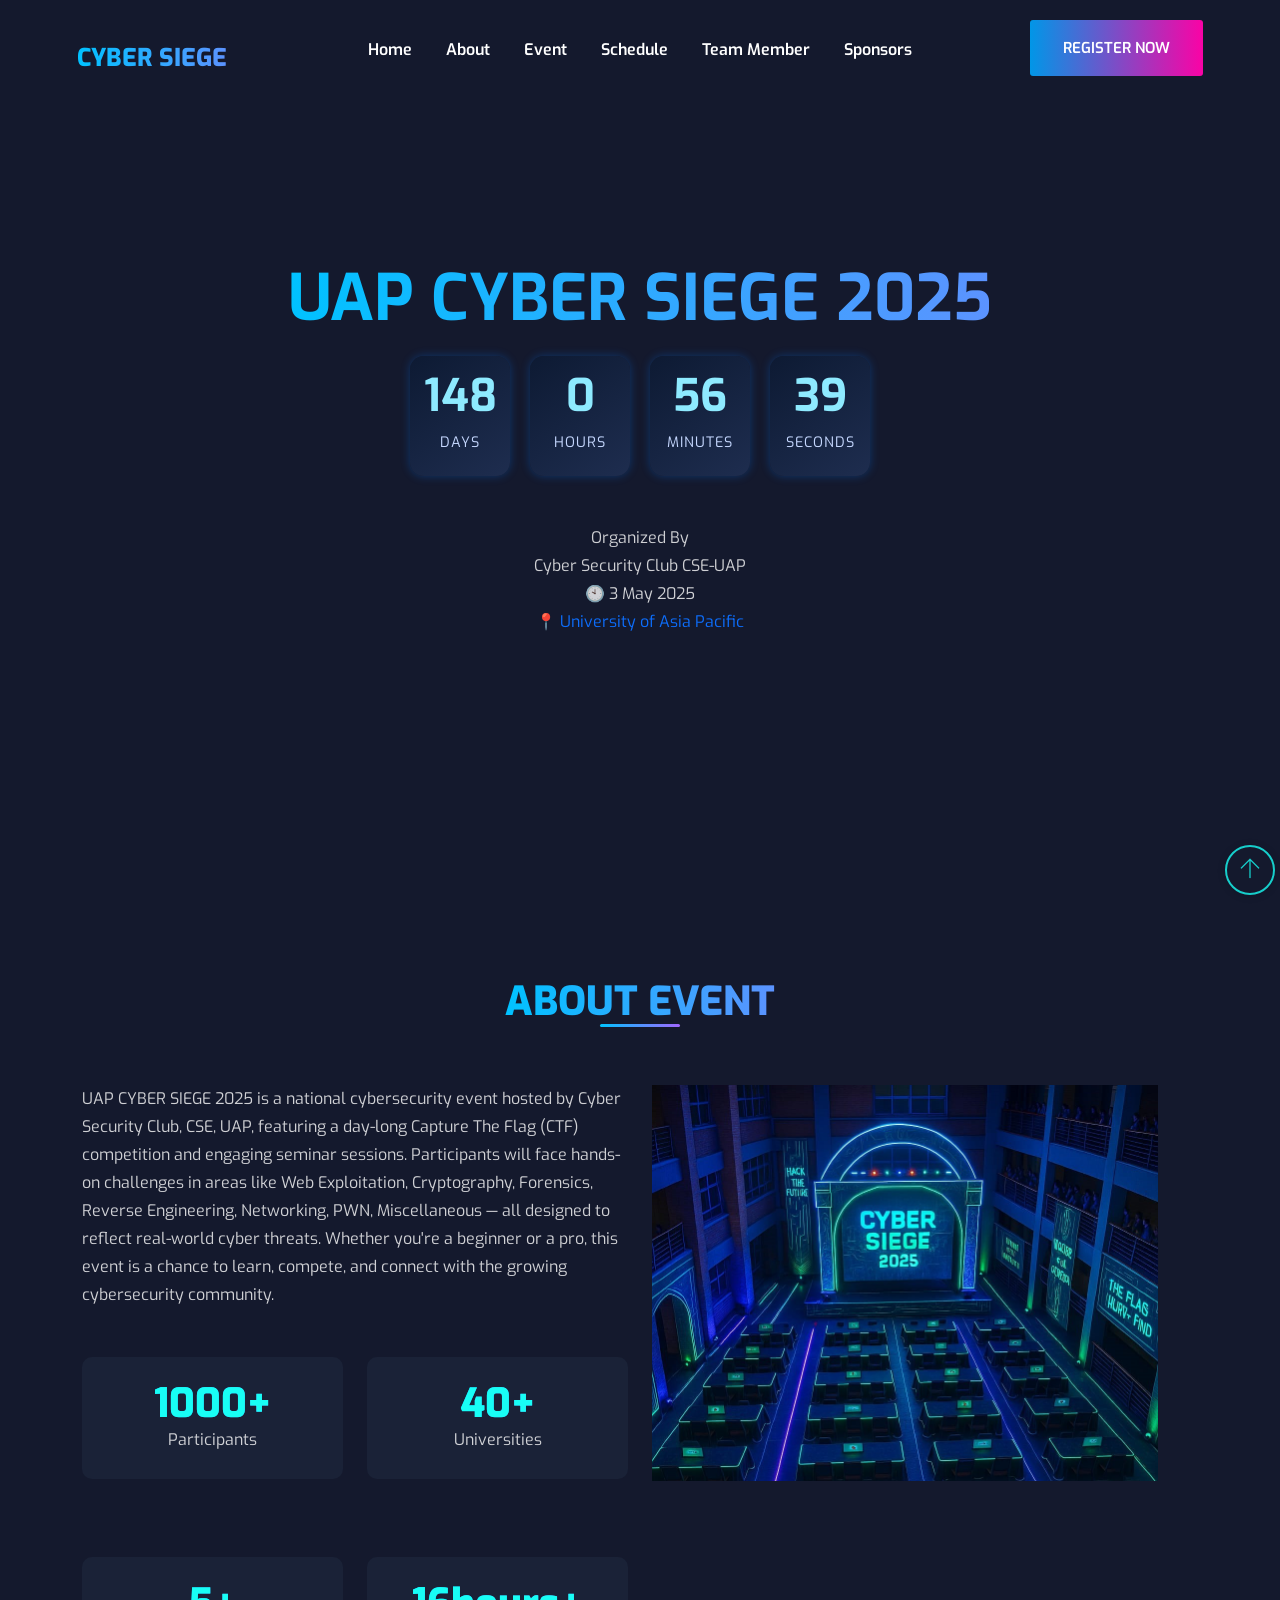
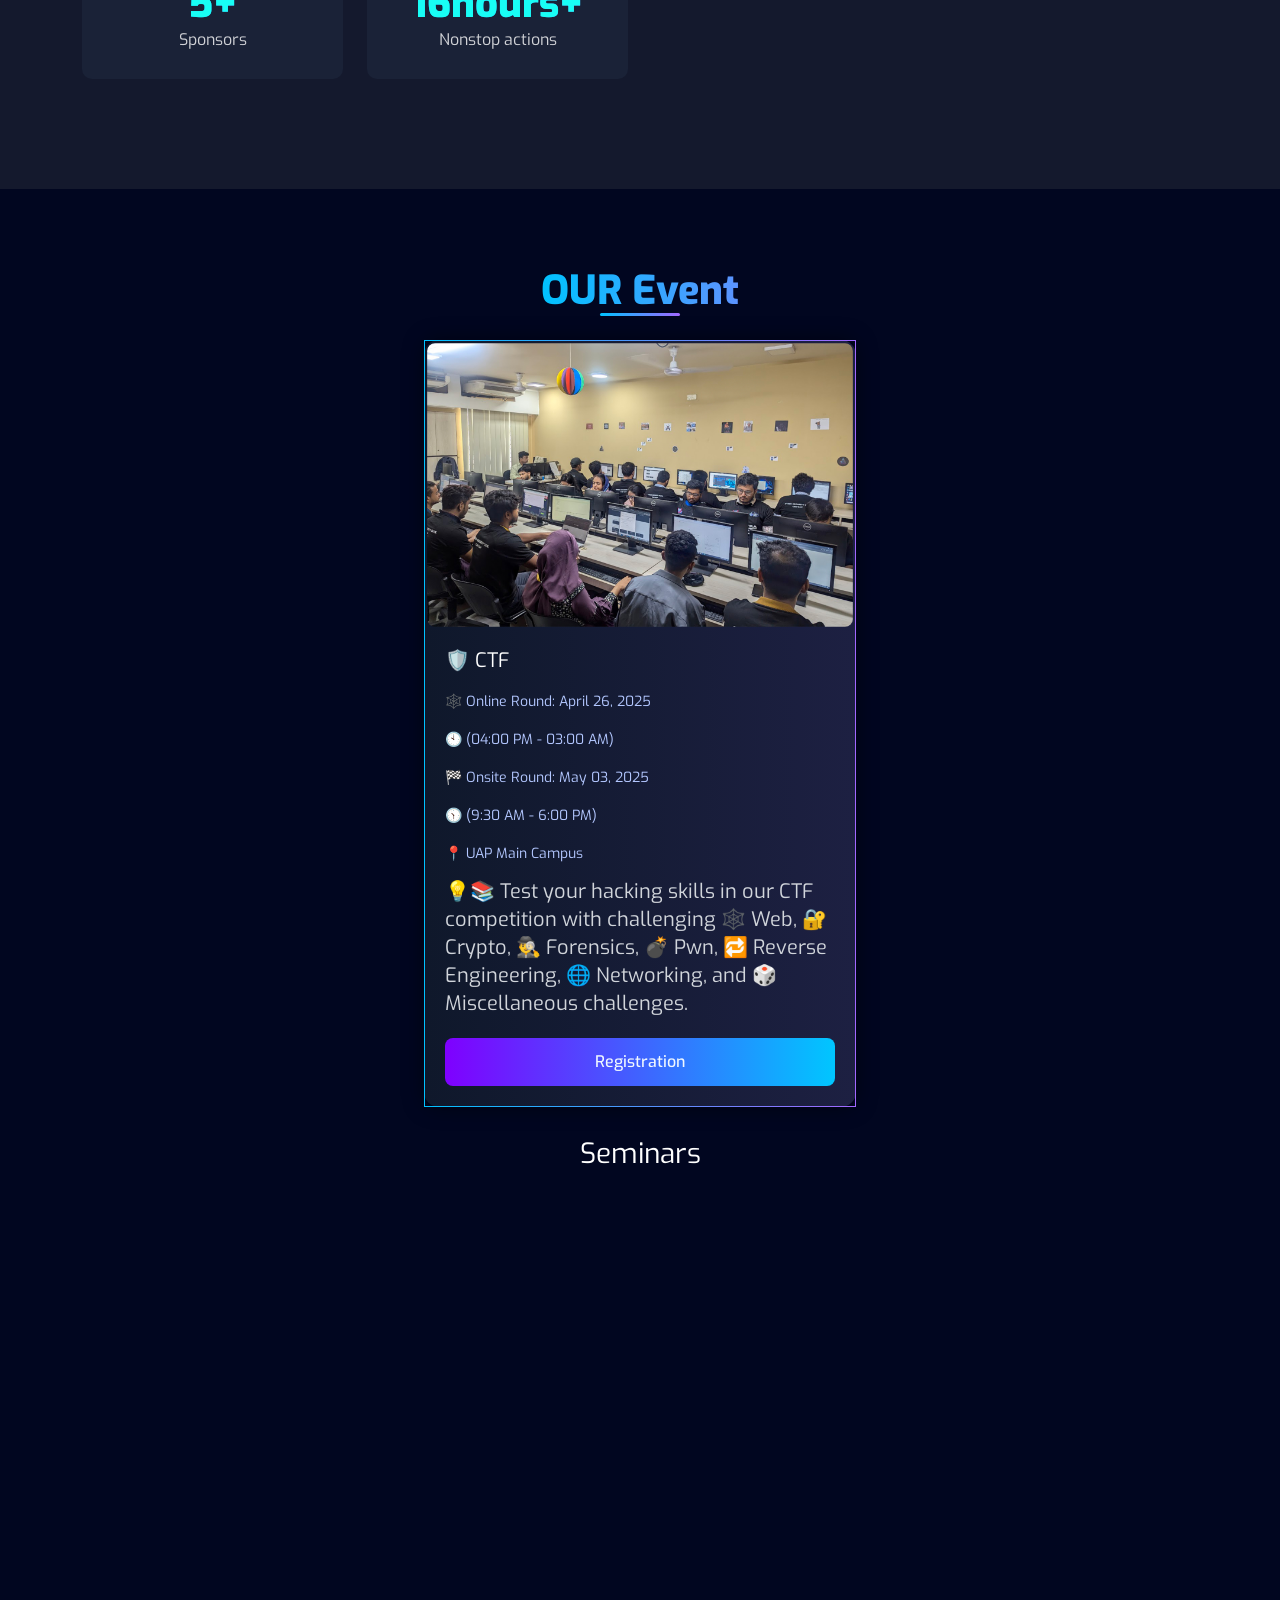
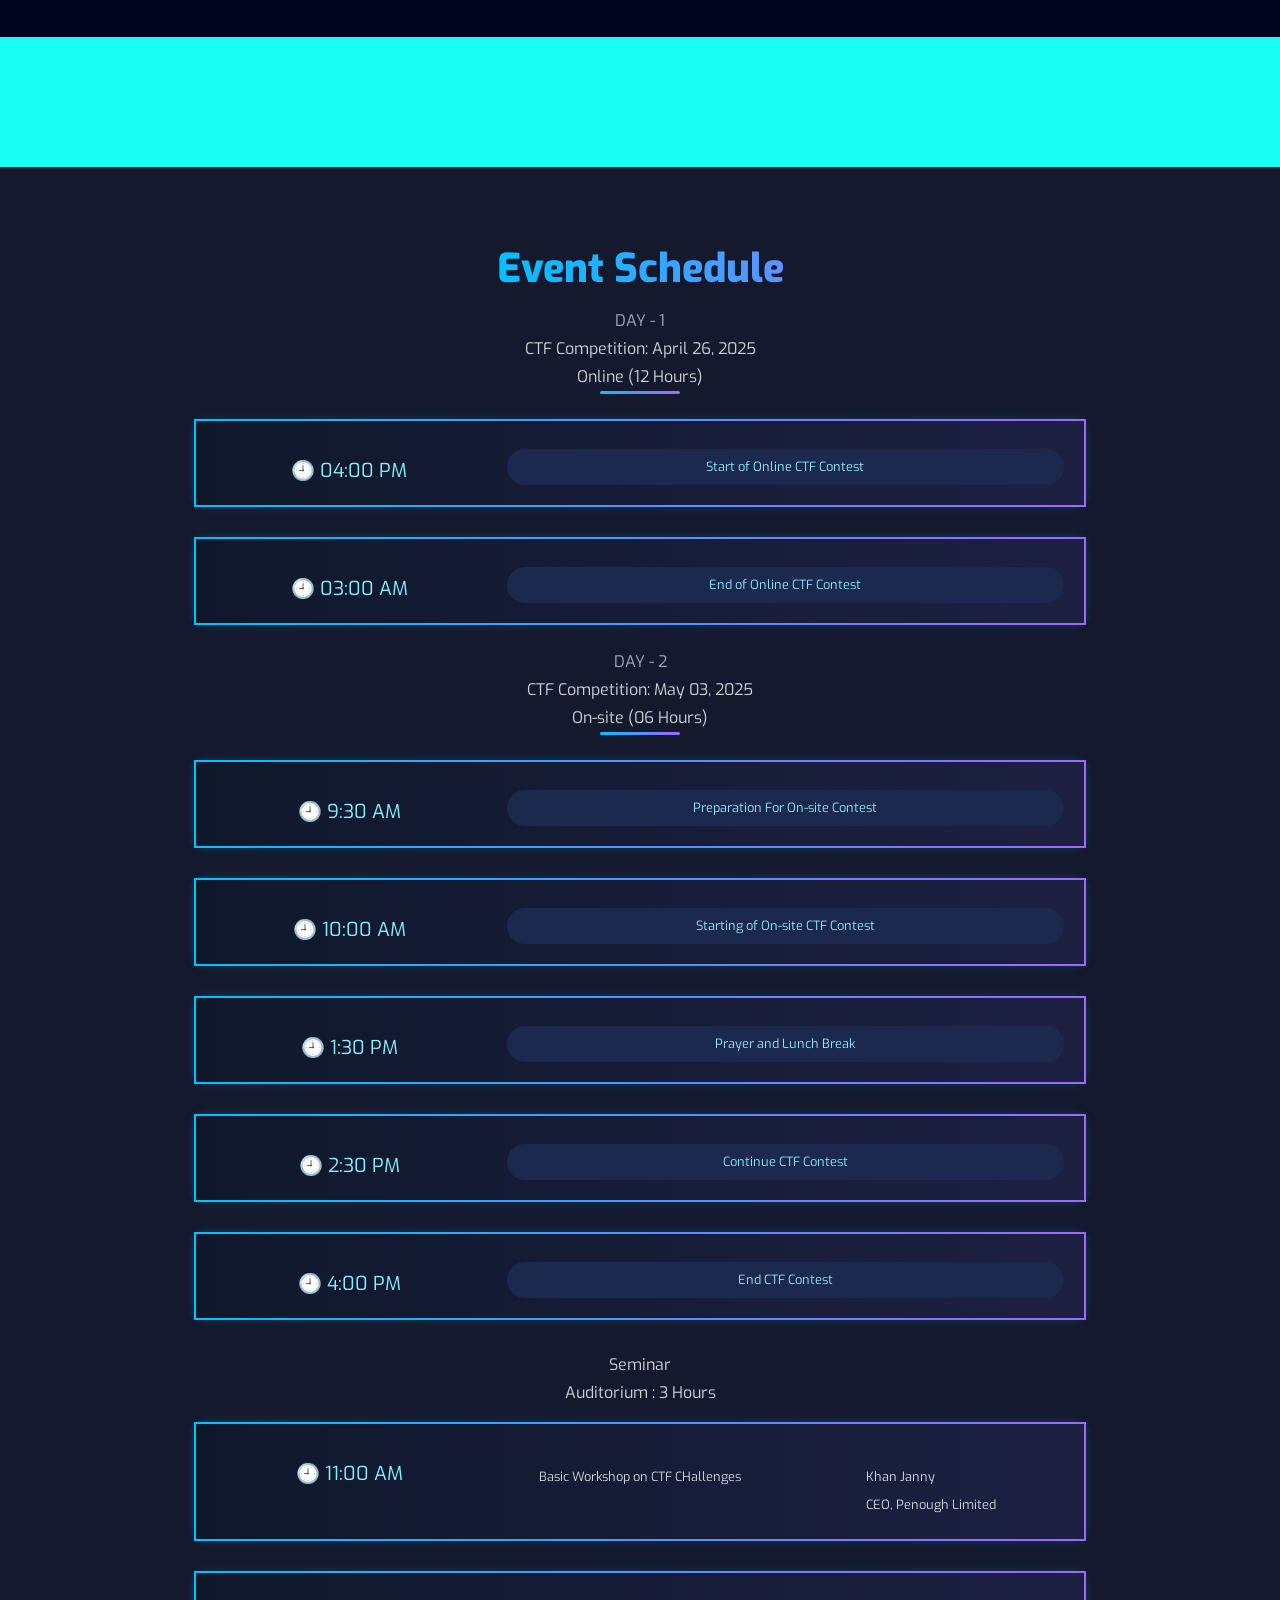
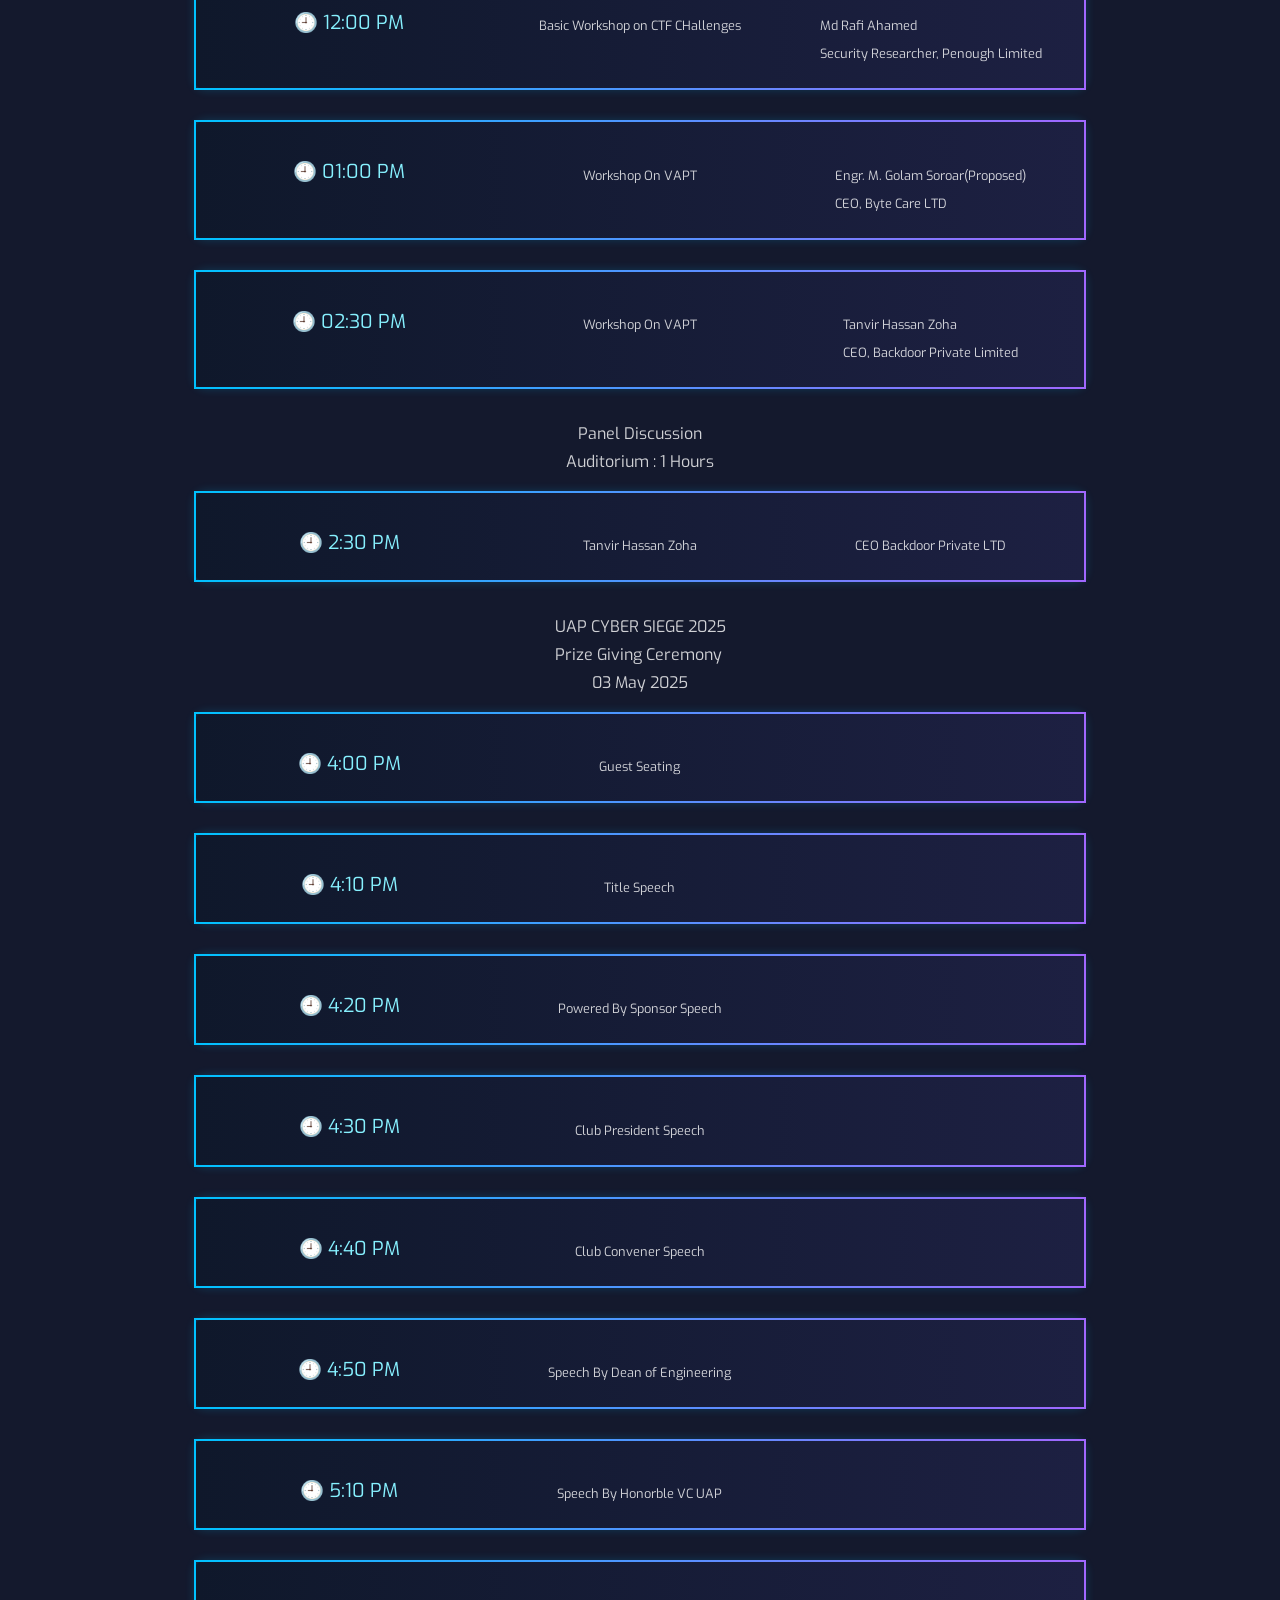
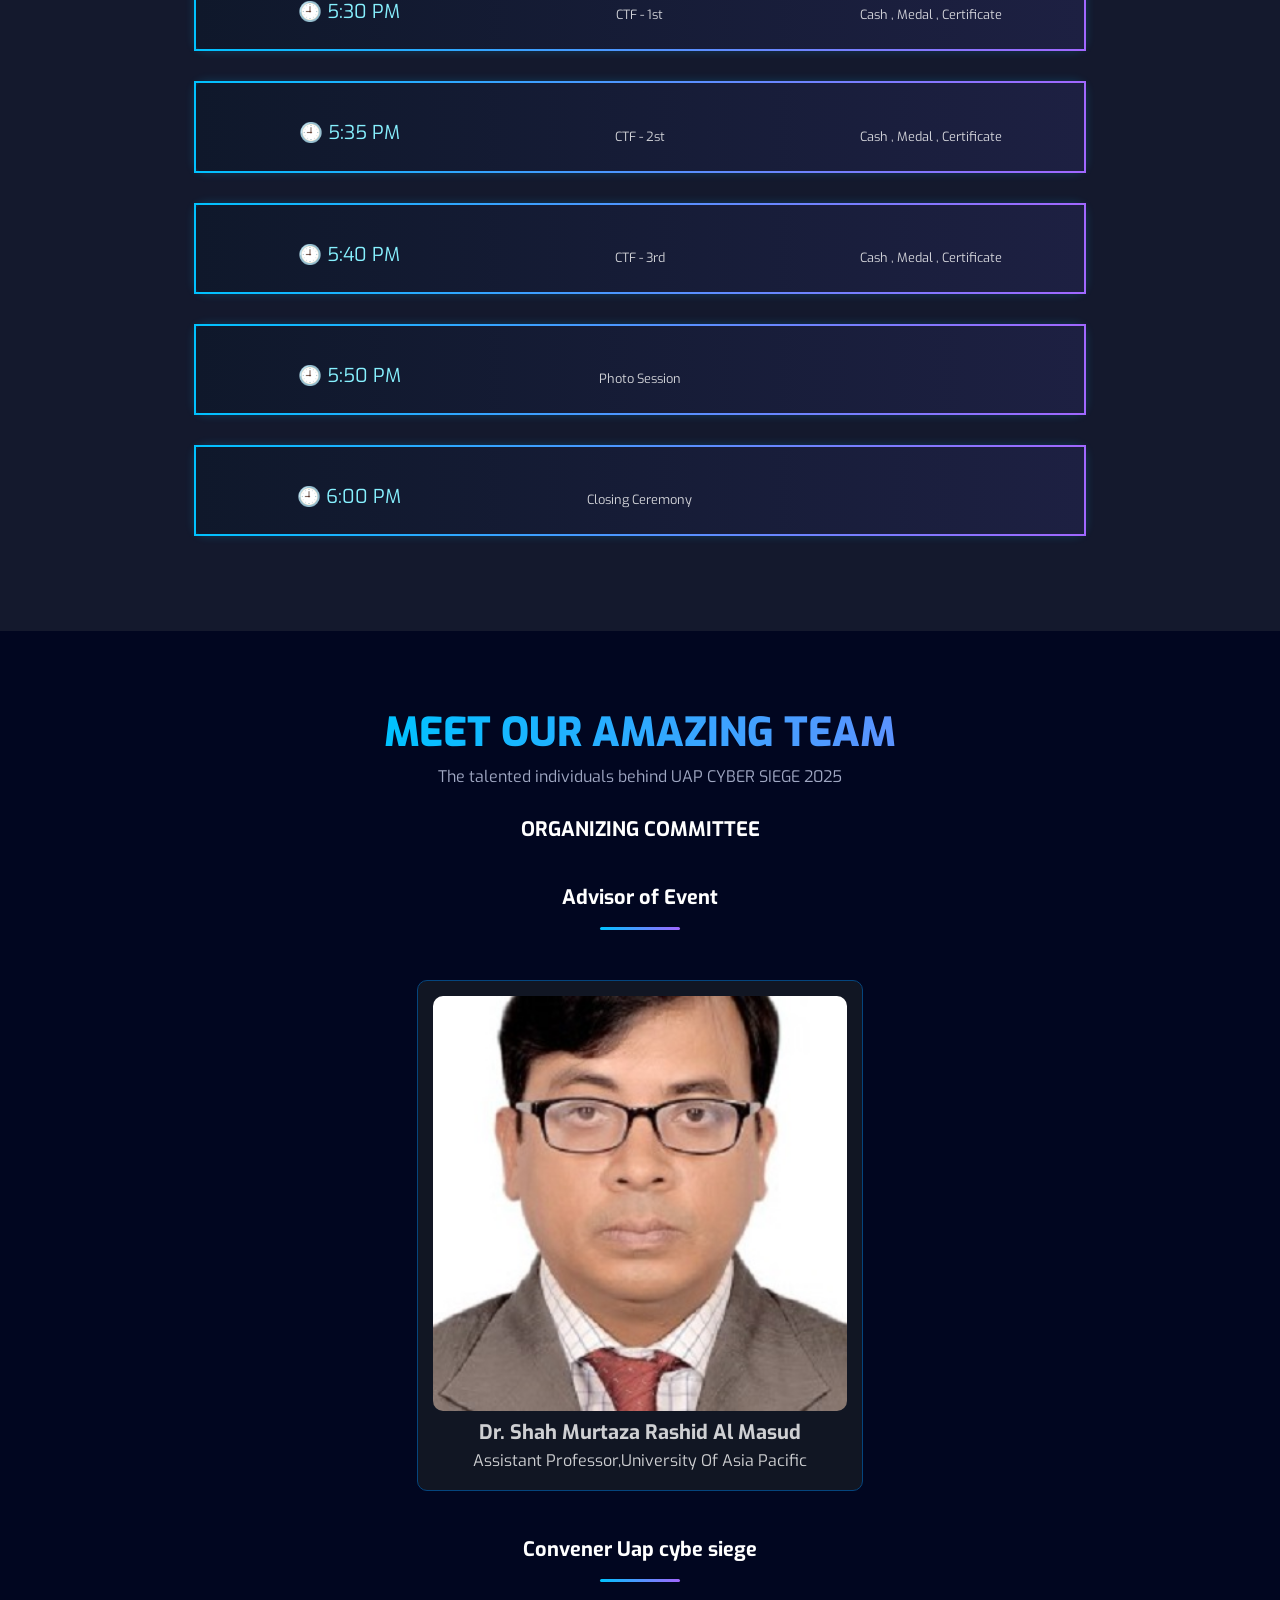
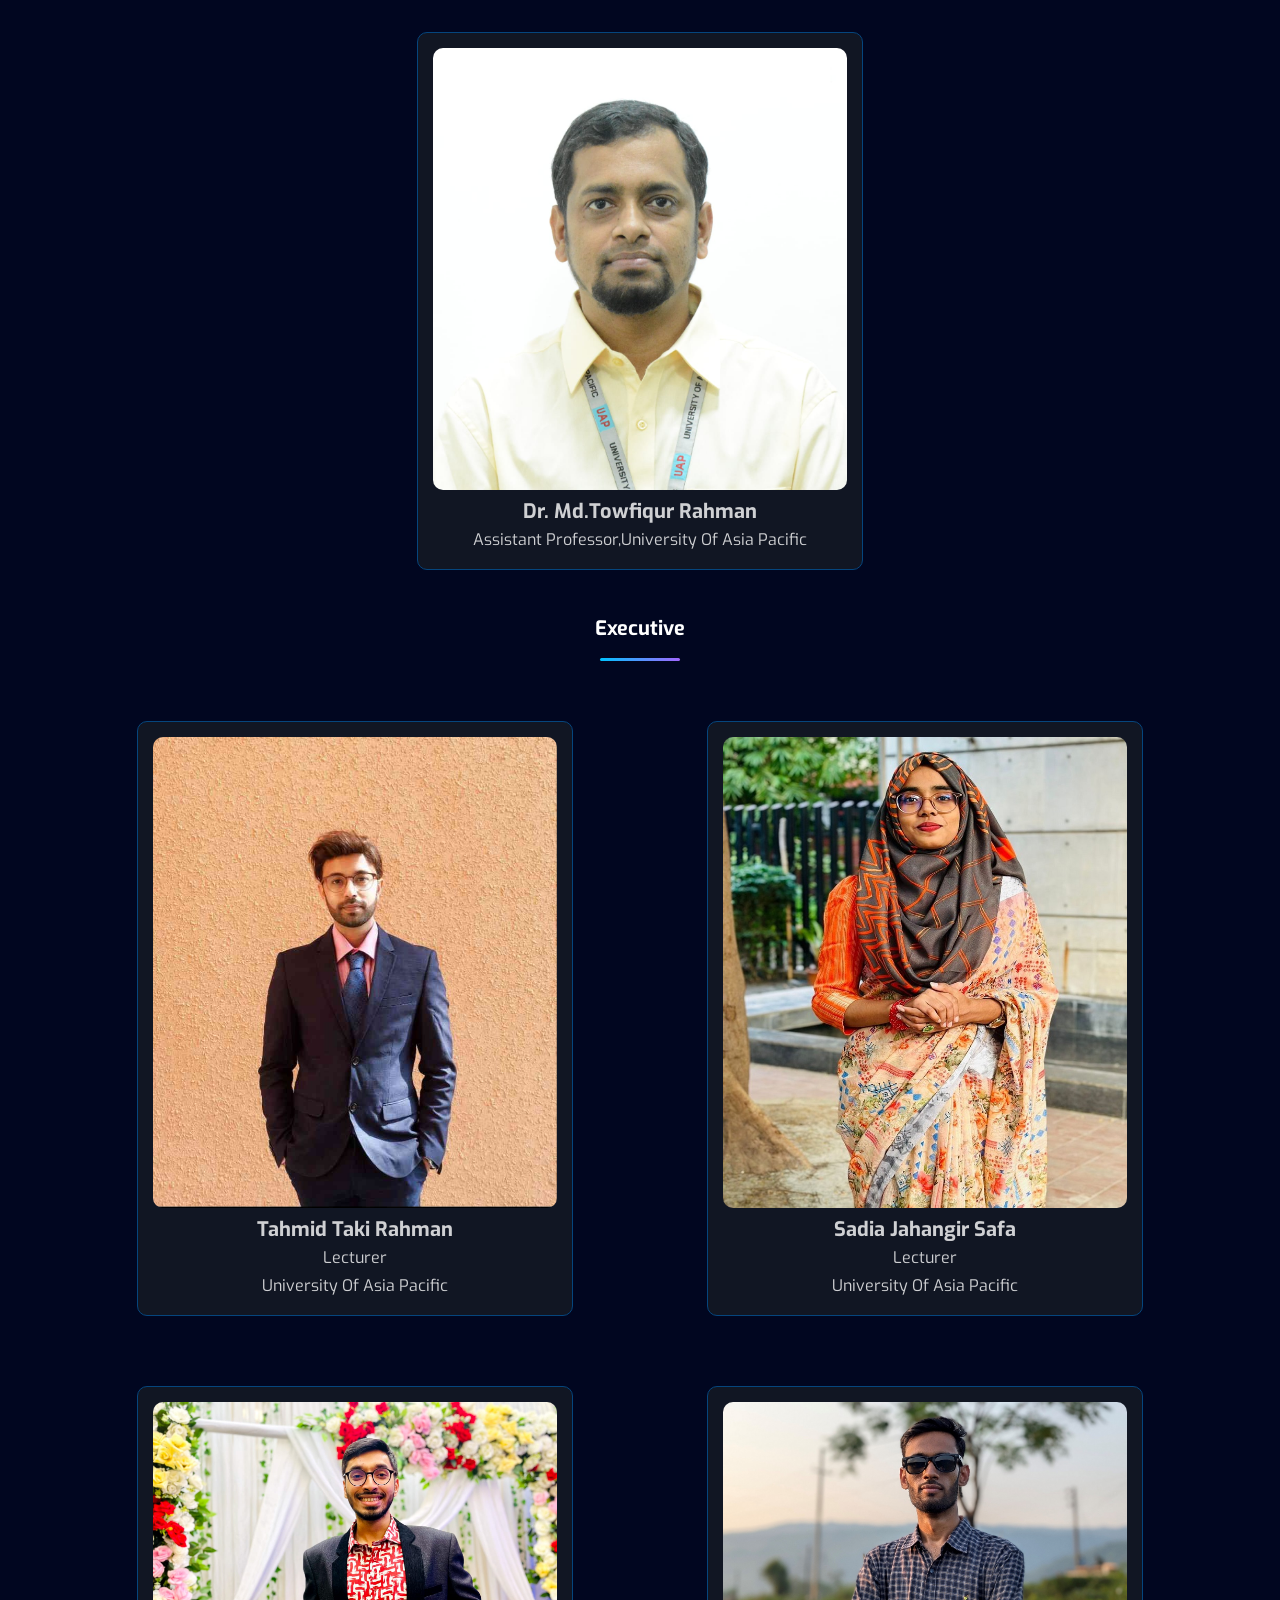
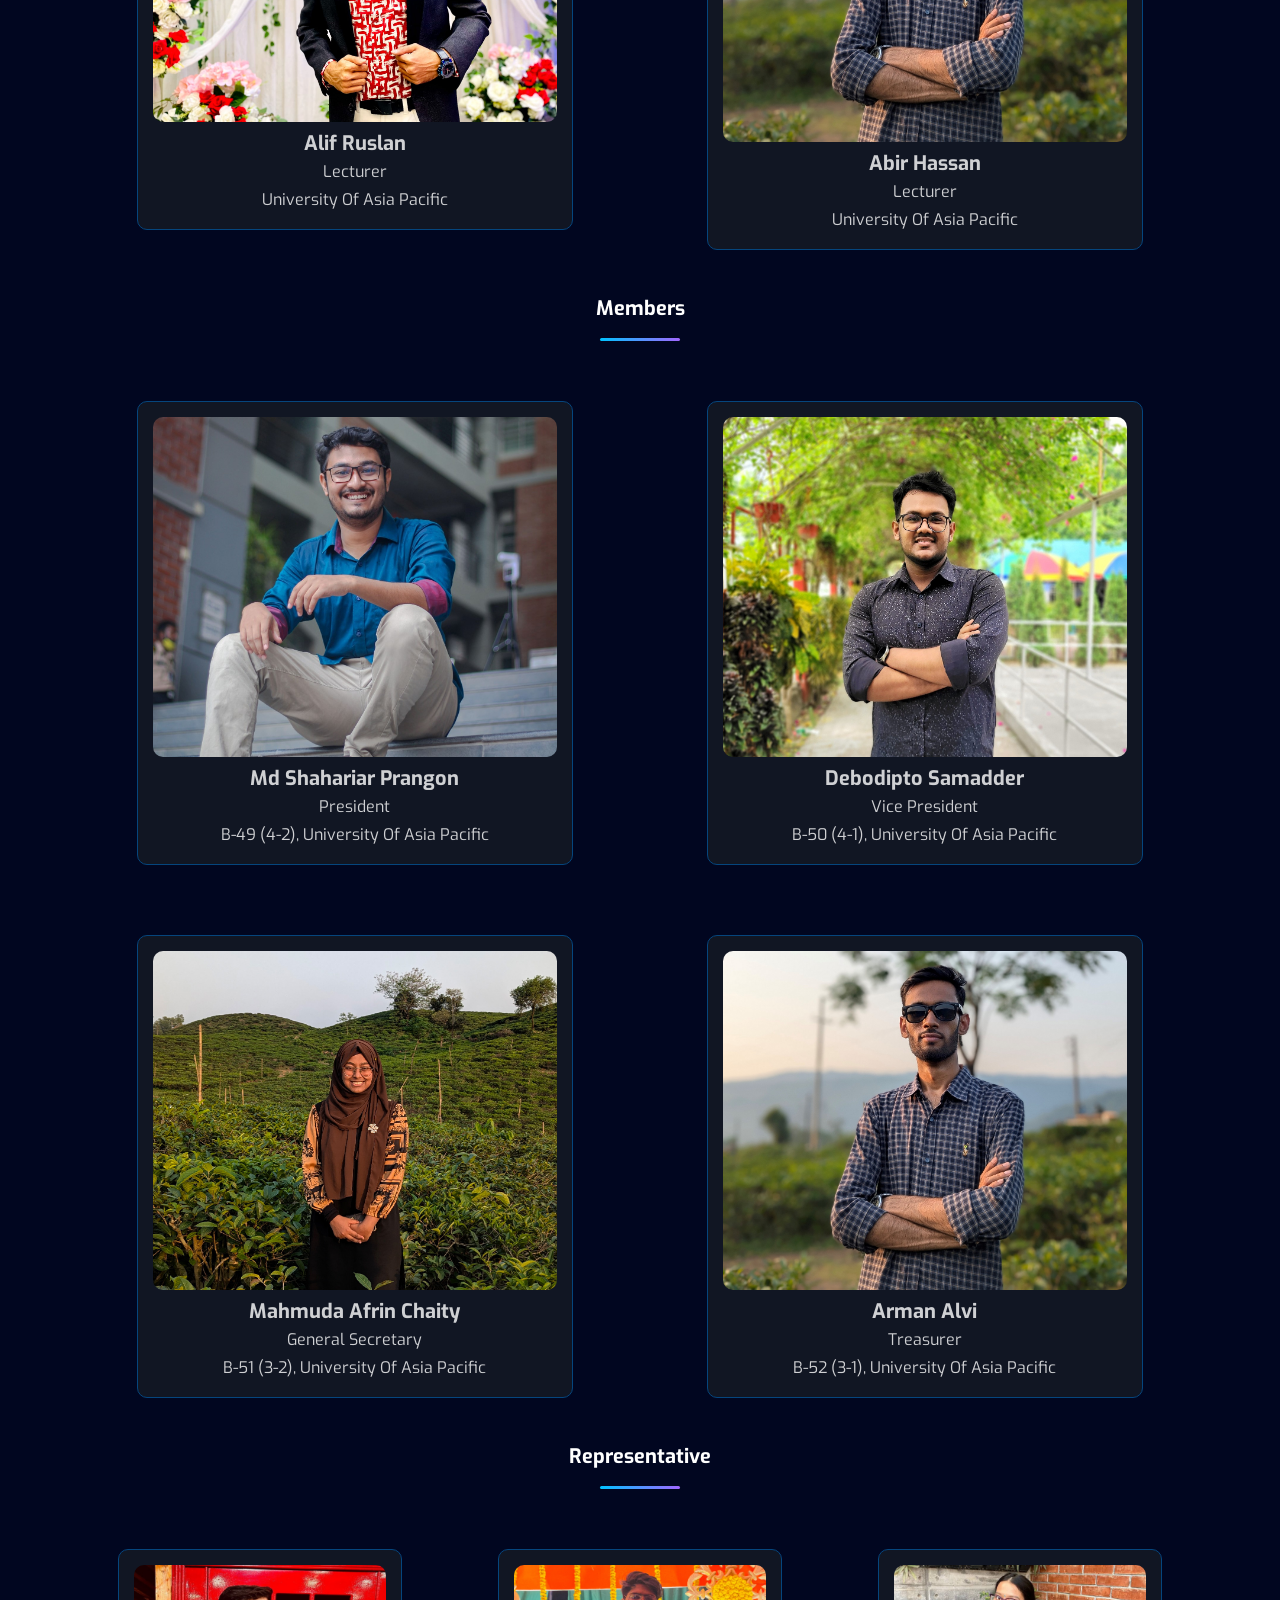
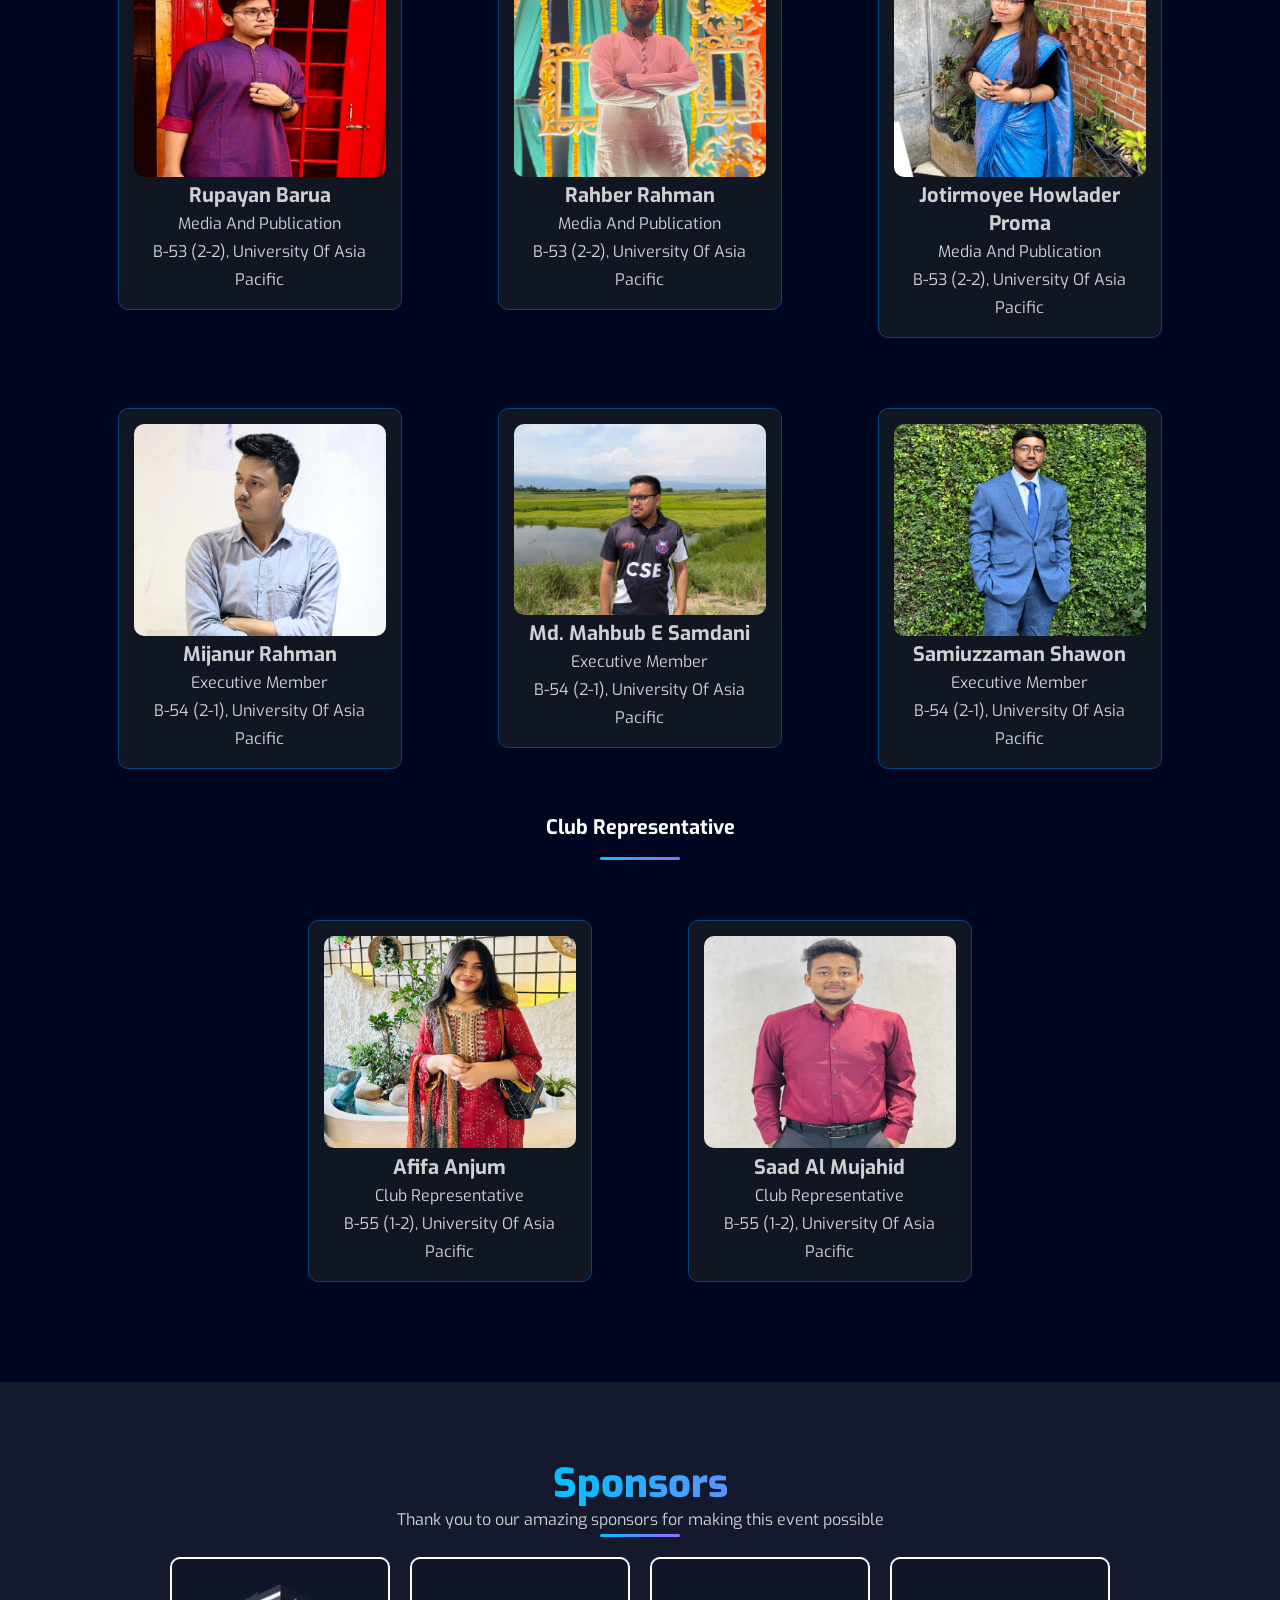
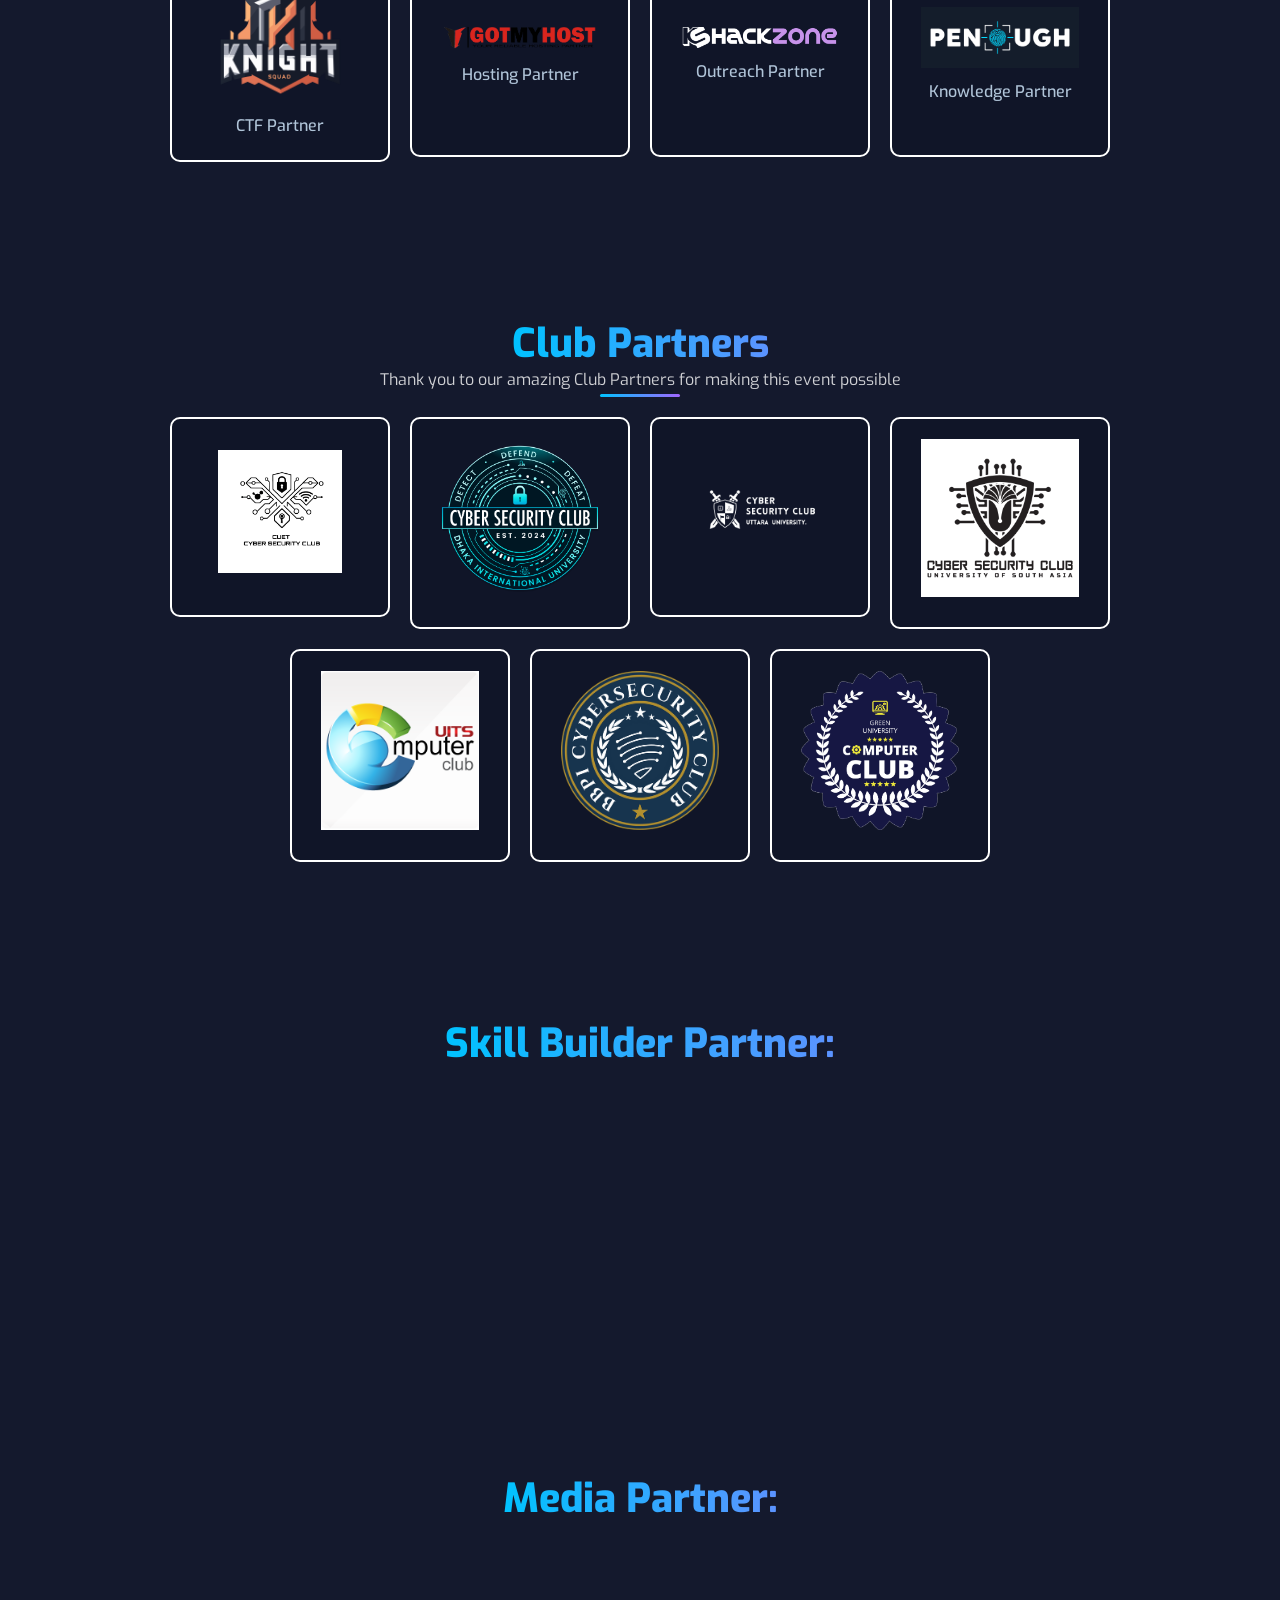
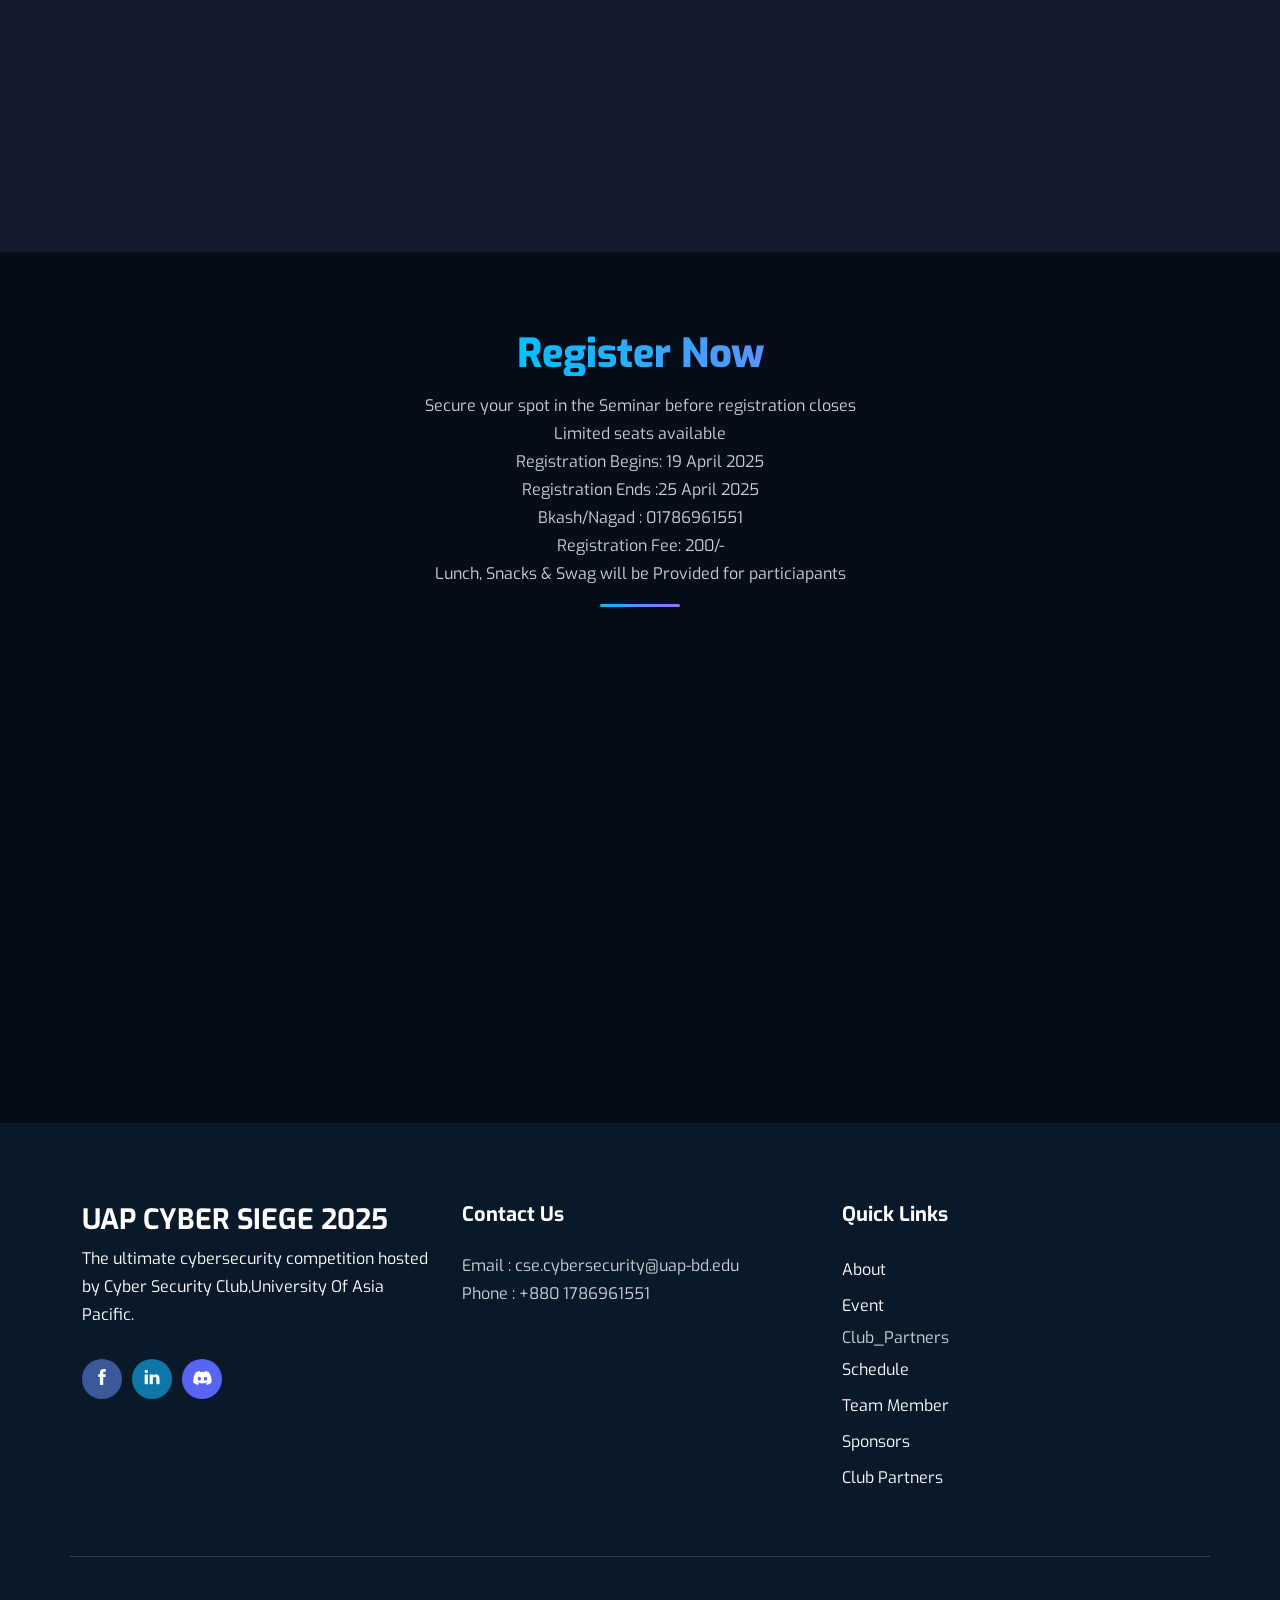
==== commit 7d77a733: "add member and sponser" ====
--- a/index.html
+++ b/index.html
@@ -833,19 +833,22 @@
 				data-wow-offset="0">
 
 				<p class="subheading mt-2">The talented individuals behind UAP CYBER SIEGE 2025</p>
-				<div class="gradient-line"></div>
+				
 
 
 				<div class="row justify-content-center">
 					<div class="col-lg-12 text-center">
 						<div class="label">ORGANIZING COMMITTEE</div><br>
-						<div class="label">CHIEF PATRON</div>
+						<div class="label">Advisor of Event</div>
+							<div class="gradient-line"></div>
+						
+						
 						<div class="team-grid">
 							<div class="team-member chang">
 								<div class="image-wrapper">
-									<img src="assets/img/team/master.jpg" alt="Chief Patron">
-								</div>
-								<div class="member-name">Dr. Md.Towfiqur Rahman</div>
+									<img src="assets/img/team/al_masud.jpeg" alt="Chief Patron">
+								</div>
+								<div class="member-name">Dr. Shah Murtaza Rashid Al Masud</div>
 								<div class="member-title">Assistant Professor,University Of Asia Pacific</div>
 							</div>
 						</div>
@@ -855,9 +858,93 @@
 
 					<!--- END ROW -->
 				</div>
+
+
+					<div class="row justify-content-center">
+						<div class="col-lg-12 text-center">
+						<div class="label">Convener Uap cybe siege</div>
+							<div class="gradient-line"></div>
+							
+							<div class="team-grid">
+								<div class="team-member chang">
+									<div class="image-wrapper">
+										<img src="assets/img/team/master.jpg" alt="Chief Patron">
+									</div>
+									<div class="member-name">Dr. Md.Towfiqur Rahman</div>
+									<div class="member-title">Assistant Professor,University Of Asia Pacific</div>
+								</div>
+							</div>
+					
+						</div>
+					
+					
+						<!--- END ROW -->
+					</div>
+
+					<div class="row justify-content-center">
+					
+						<div class="label">Executive</div>
+						<div class="row justify-content-center">
+							<div class="gradient-line"></div>
+						</div>
+							
+							
+						<div class="col-lg-6 col-sm-12 col-xs-12 justify-content-center">
+							<div class="team-grid">
+								<div class="team-member">
+									<div class="image-wrapper">
+										<img src="assets/img/team/Tahmid_Taki_Rahman.jpg" alt="Chief Patron">
+									</div>
+									<div class="member-name">Tahmid Taki Rahman</div>
+									<div class="member-title">Lecturer <br>University Of Asia Pacific</div>
+								</div>
+							</div>
+						</div>
+						<div class="col-lg-6 col-sm-12 col-xs-12 justify-content-center">
+							<div class="team-grid">
+								<div class="team-member">
+									<div class="image-wrapper">
+										<img src="assets/img/team/safa.jpg" alt="Chief Patron">
+									</div>
+									<div class="member-name">Sadia Jahangir Safa</div>
+									<div class="member-title">Lecturer<br> University Of Asia Pacific
+									</div>
+								</div>
+							</div>
+						</div>
+					
+						<div class="col-lg-6 col-sm-12 col-xs-12 justify-content-center">
+							<div class="team-grid">
+								<div class="team-member">
+									<div class="image-wrapper">
+										<img src="assets/img/team/aliif.jpg" alt="Chief Patron">
+									</div>
+									<div class="member-name">Alif Ruslan</div>
+									<div class="member-title">Lecturer<br>University Of Asia Pacific
+									</div>
+								</div>
+							</div>
+						</div>
+					
+						<div class="col-lg-6 col-sm-12 col-xs-12 justify-content-center">
+							<div class="team-grid">
+								<div class="team-member">
+									<div class="image-wrapper">
+										<img src="assets/img/team/Arman.jpg" alt="Chief Patron">
+									</div>
+									<div class="member-name">Abir Hassan</div>
+									<div class="member-title">Lecturer<br>University Of Asia Pacific</div>
+								</div>
+							</div>
+						</div>
+					</div>
 				<div class="row justify-content-center">
 
-					<div class="label">Executive Members</div>
+					<div class="label">Members</div>
+					<div class="row justify-content-center">
+						<div class="gradient-line"></div>
+					</div>
+						
 					<div class="col-lg-6 col-sm-12 col-xs-12 justify-content-center">
 						<div class="team-grid">
 							<div class="team-member">
@@ -911,6 +998,9 @@
 				<div class="row justify-content-center">
 
 					<div class="label">Representative</div>
+						<div class="row justify-content-center">
+							<div class="gradient-line"></div>
+						</div>
 					<div class="col-lg-4 col-sm-12 col-xs-12 justify-content-center">
 						<div class="team-grid">
 							<div class="team-member">
@@ -956,7 +1046,7 @@
 									<img src="assets/img/team/mijanur.jpg" alt="Chief Patron">
 								</div>
 								<div class="member-name">Mijanur Rahman</div>
-								<div class="member-title">Executive <br> B-54 (2-1), University Of Asia Pacific</div>
+								<div class="member-title">Executive Member <br> B-54 (2-1), University Of Asia Pacific</div>
 							</div>
 						</div>
 					</div>
@@ -967,7 +1057,7 @@
 									<img src="assets/img/team/Mahbub.jpg" alt="Chief Patron">
 								</div>
 								<div class="member-name">Md. Mahbub E Samdani</div>
-								<div class="member-title">Executive <br> B-54 (2-1), University Of Asia Pacific</div>
+								<div class="member-title">Executive Member <br> B-54 (2-1), University Of Asia Pacific</div>
 							</div>
 						</div>
 					</div>
@@ -979,7 +1069,7 @@
 									<img src="assets/img/team/Shawon.jpeg" alt="Chief Patron">
 								</div>
 								<div class="member-name">Samiuzzaman Shawon</div>
-								<div class="member-title">Executive <br> B-54 (2-1), University Of Asia Pacific</div>
+								<div class="member-title">Executive Member <br> B-54 (2-1), University Of Asia Pacific</div>
 							</div>
 						</div>
 					</div>
@@ -990,6 +1080,9 @@
 				<div class="row justify-content-center">
 
 					<div class="label"> Club Representative</div>
+					<div class="row justify-content-center">
+						<div class="gradient-line"></div>
+					</div>
 					<div class="col-lg-4 col-sm-12 col-xs-12 justify-content-center">
 						<div class="team-grid">
 							<div class="team-member">
@@ -1146,6 +1239,13 @@
 						
 							</div>
 						</div>
+
+						<div class="sponsor-card platinum">
+							<div class="sponsor-inner">
+								<img style="width: 90%; height: 100%" ; src="assets/img/partner/p10.png" alt="CTF Partner">
+						
+							</div>
+						</div>
 	
 					</div>
 				</div>
@@ -1195,28 +1295,36 @@
 				<h1 class="title2 ">
 					<span class="aurora-text">Media Partner:</span>
 				</h1>
+			
+
 				<div class="row">
 					<div class="col-lg-12 col-sm-12 col-xs-12 wow fadeInUp">
-						<div style="text-align: center;" class="section-subtitle">Thank you to our amazing Media Partner
-							: for
+						<div style="text-align: center;" class="section-subtitle">Thank you to our amazing Media Partner for
 							making
 							this event possible</div>
 						<div class="gradient-line"></div>
-		
+				
 						<div class="sponsor-row">
 							<div class="sponsor-card platinum">
 								<div class="sponsor-inner">
-									<img style="width: 80%; height: 90%" ; src="assets/img/partner/p7.png" alt="Partner">
-		
-								</div>
-							</div>
-						
-							
-		
-						</div>
-					</div>
-		
-		
+									<img style="width: 70%; height: 50%" ; src="assets/img/partner/p7.png" alt="Partner">
+				
+								</div>
+							</div>
+							<div class="sponsor-card platinum">
+								<div class="sponsor-inner">
+									<img style="width: 90%; height: 50%" ; src="assets/img/partner/p11.png" alt="Partner">
+				
+								</div>
+							</div>
+							
+							
+						
+				
+						</div>
+					</div>
+				
+				
 				</div><!--- END COL -->
 		
 			</div><!--- END ROW -->
--- a/assets/css/style.css
+++ b/assets/css/style.css
@@ -2541,4 +2541,13 @@
 .round-icon:hover {
 	background-color: #404eed;
 	/* Slightly darker on hover */
-}+}
+
+  .gradient-line {
+		display: block;
+			width: 80px;
+			height: 3px;
+			margin: 0 auto 10px;
+			background: linear-gradient(90deg, #00c2ff, #a167ff);
+			border-radius: 2px;
+  }
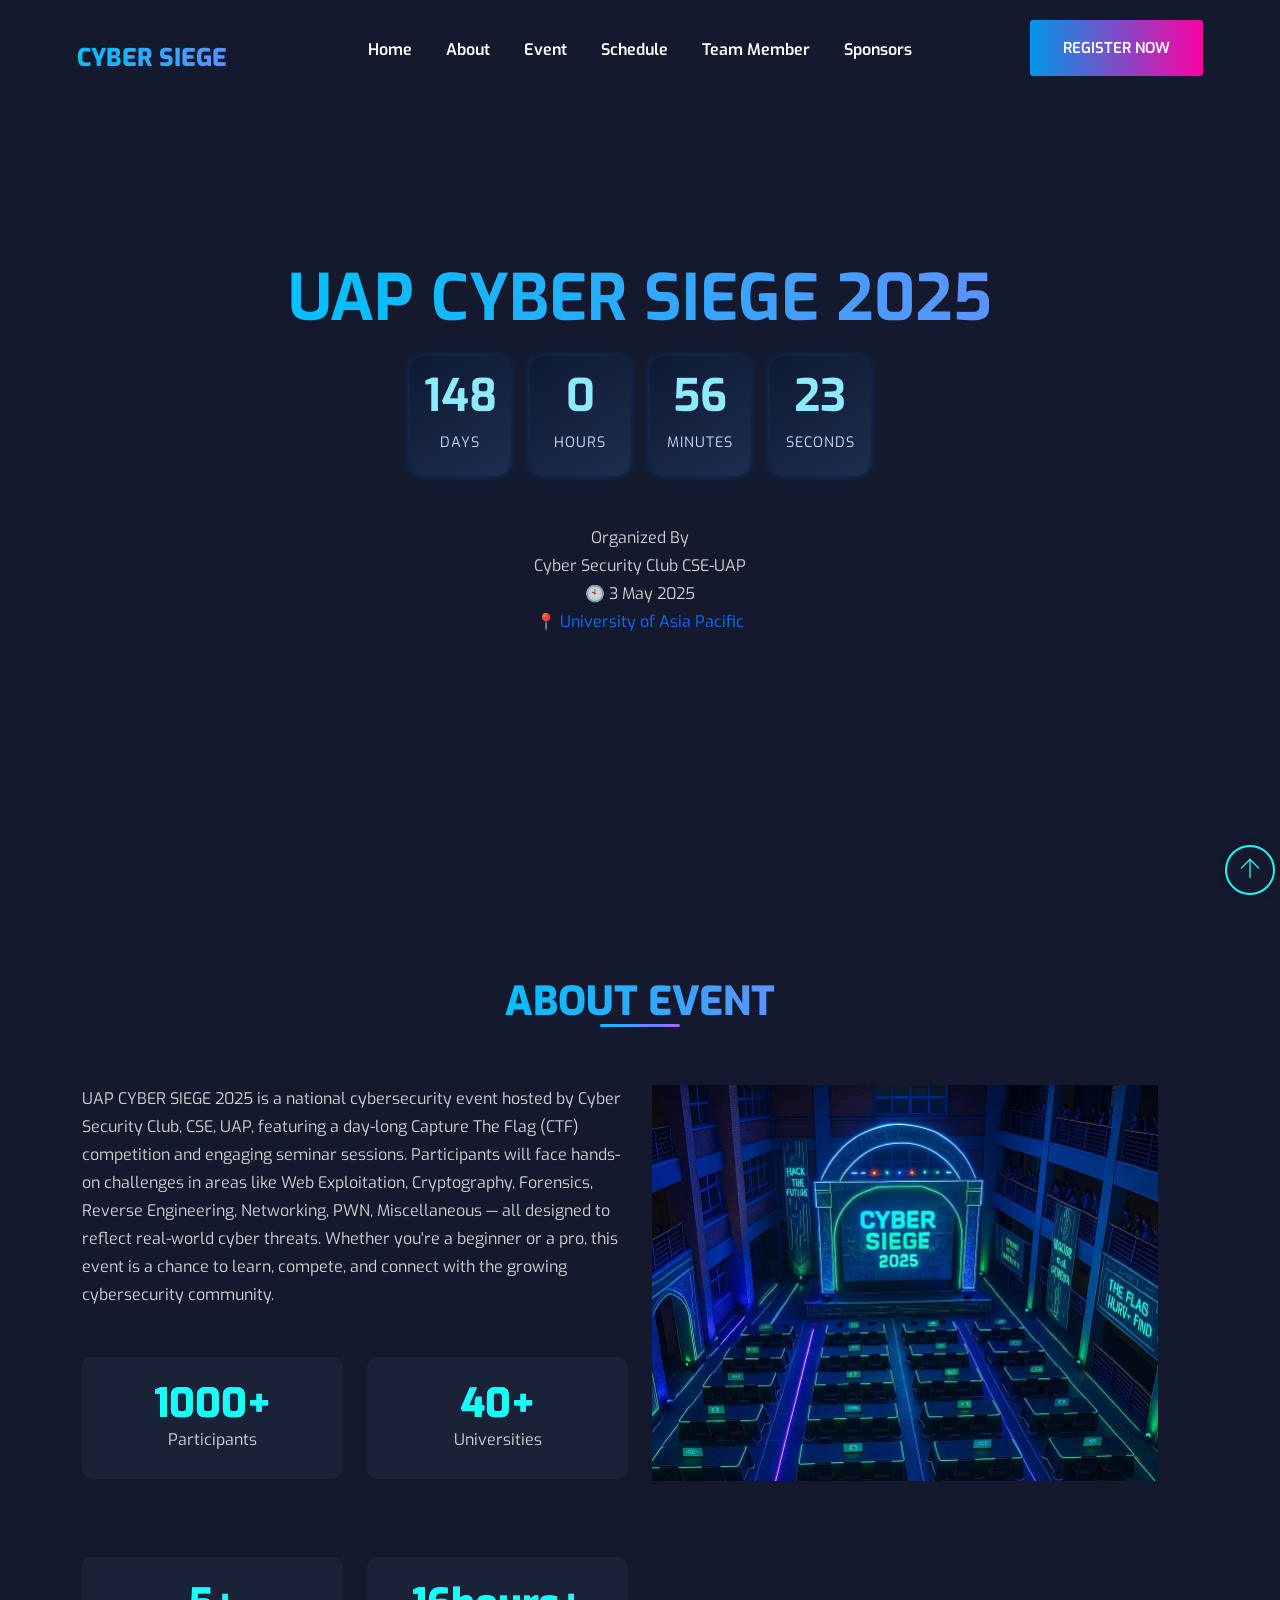
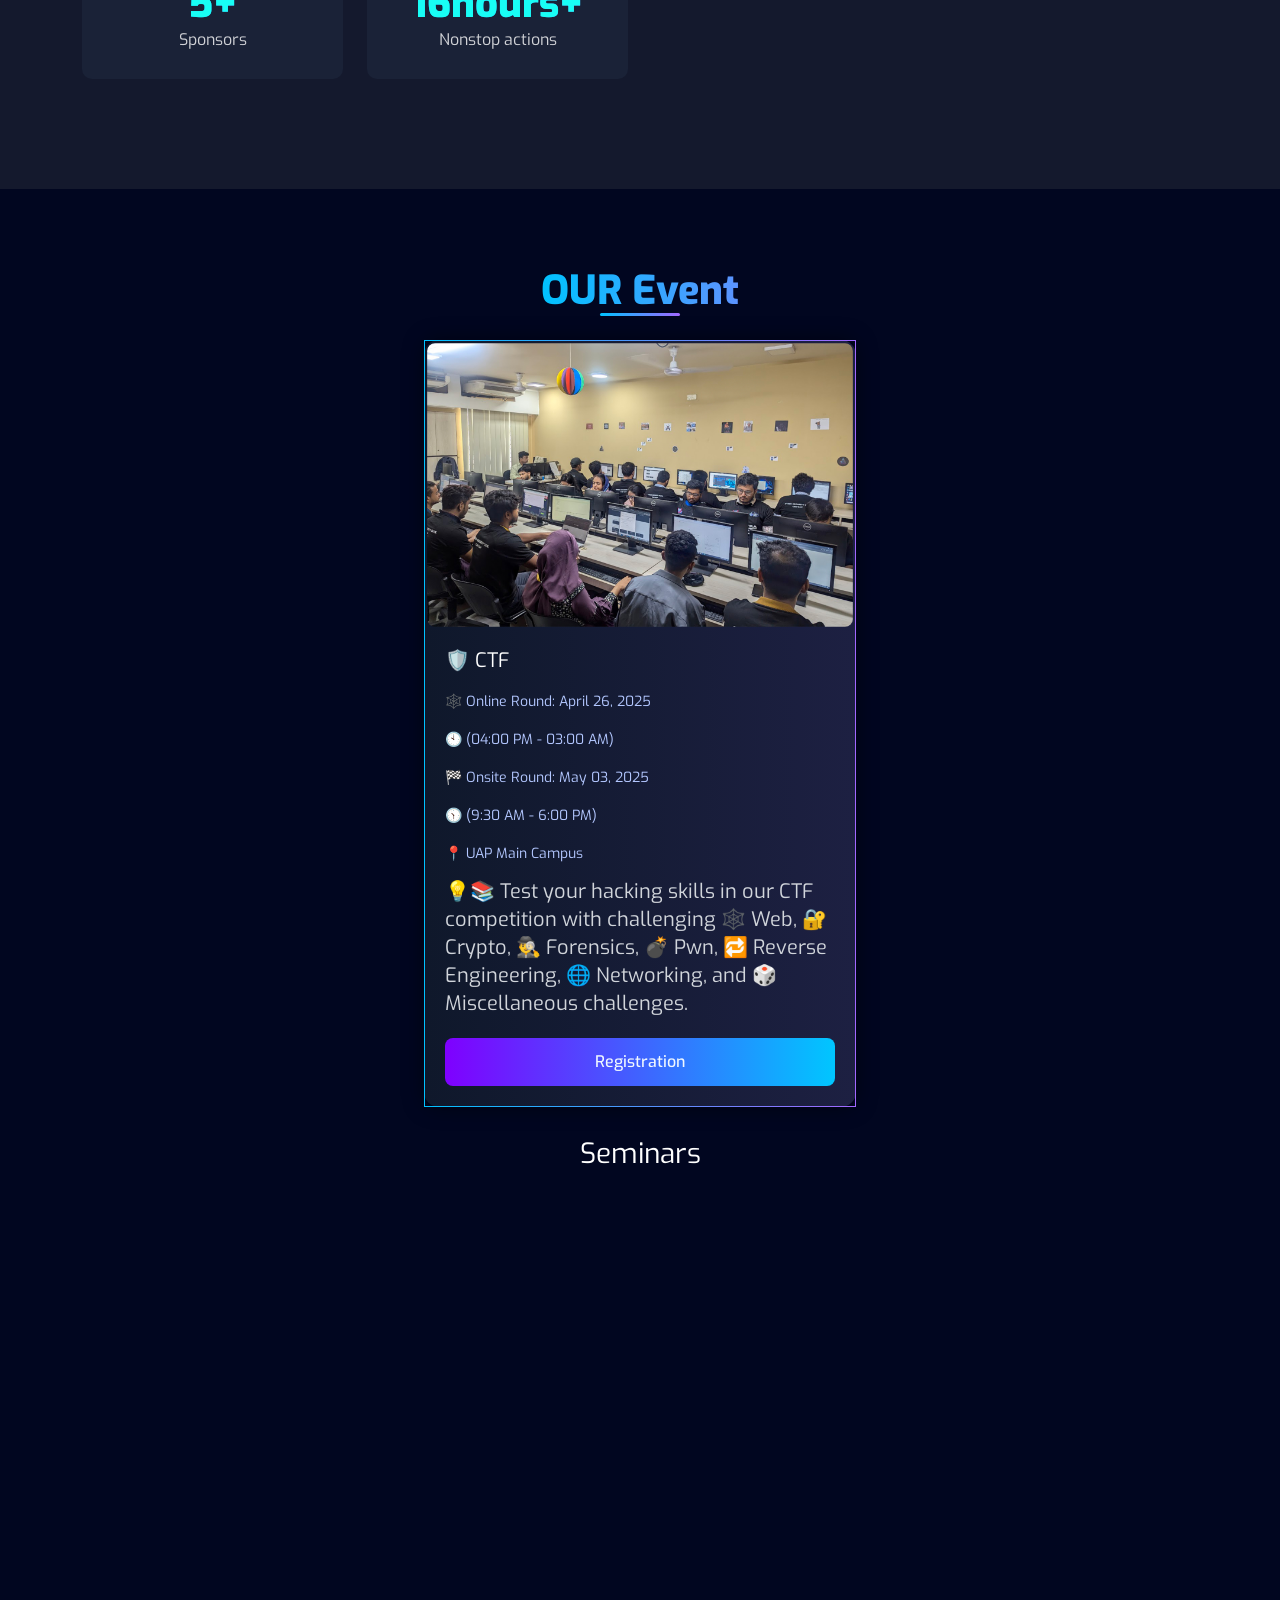
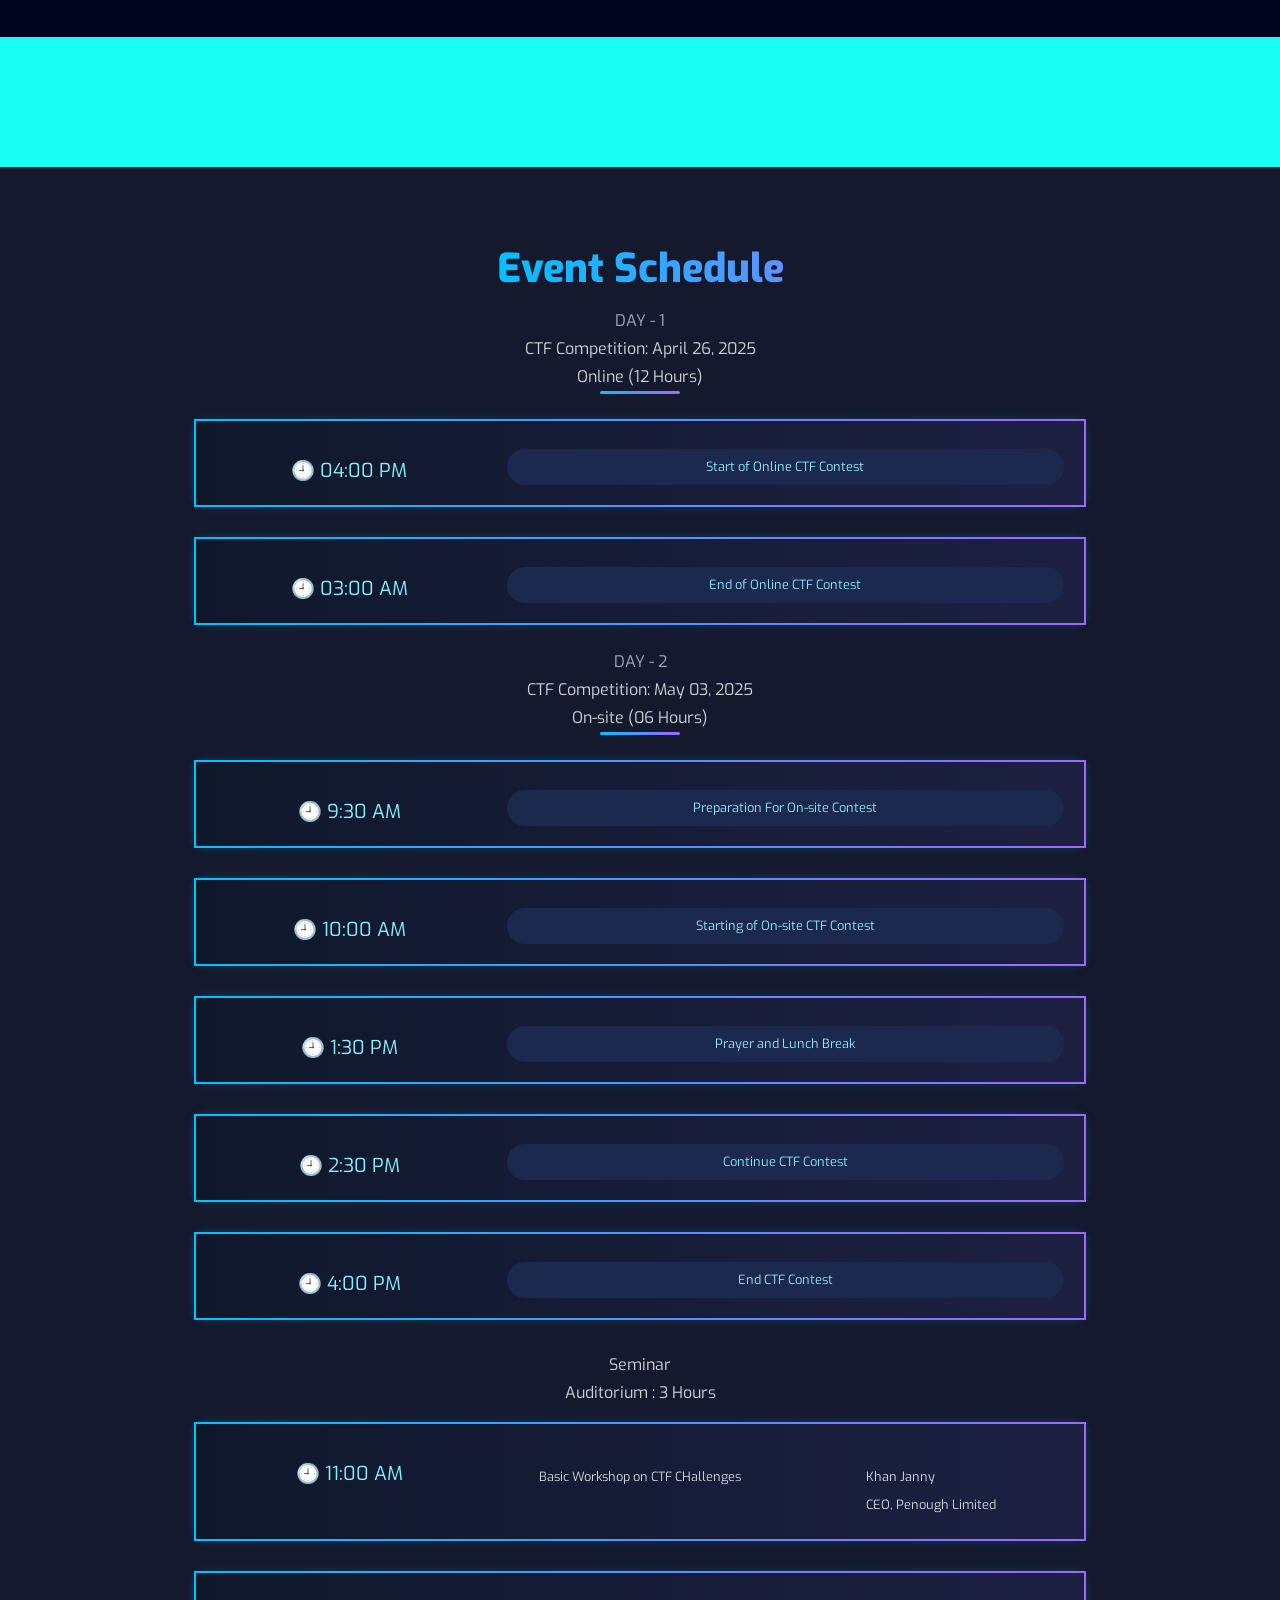
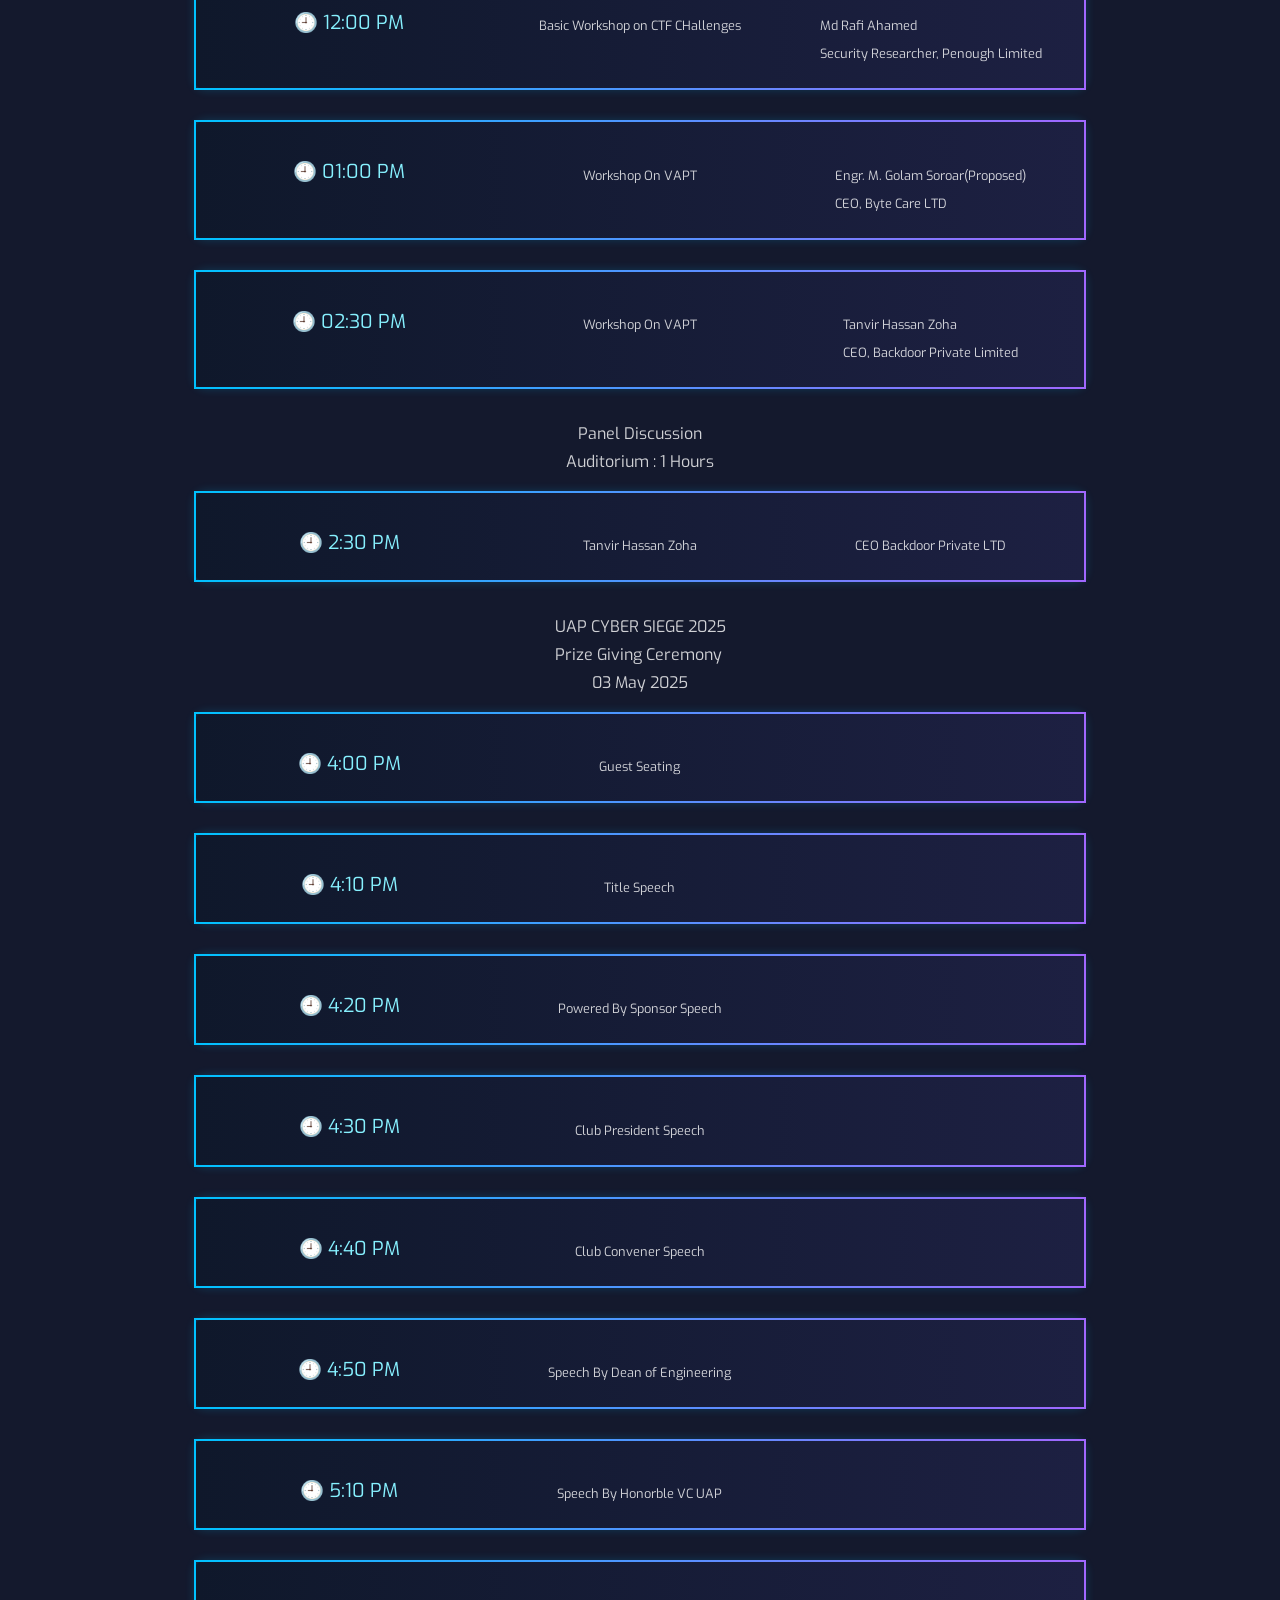
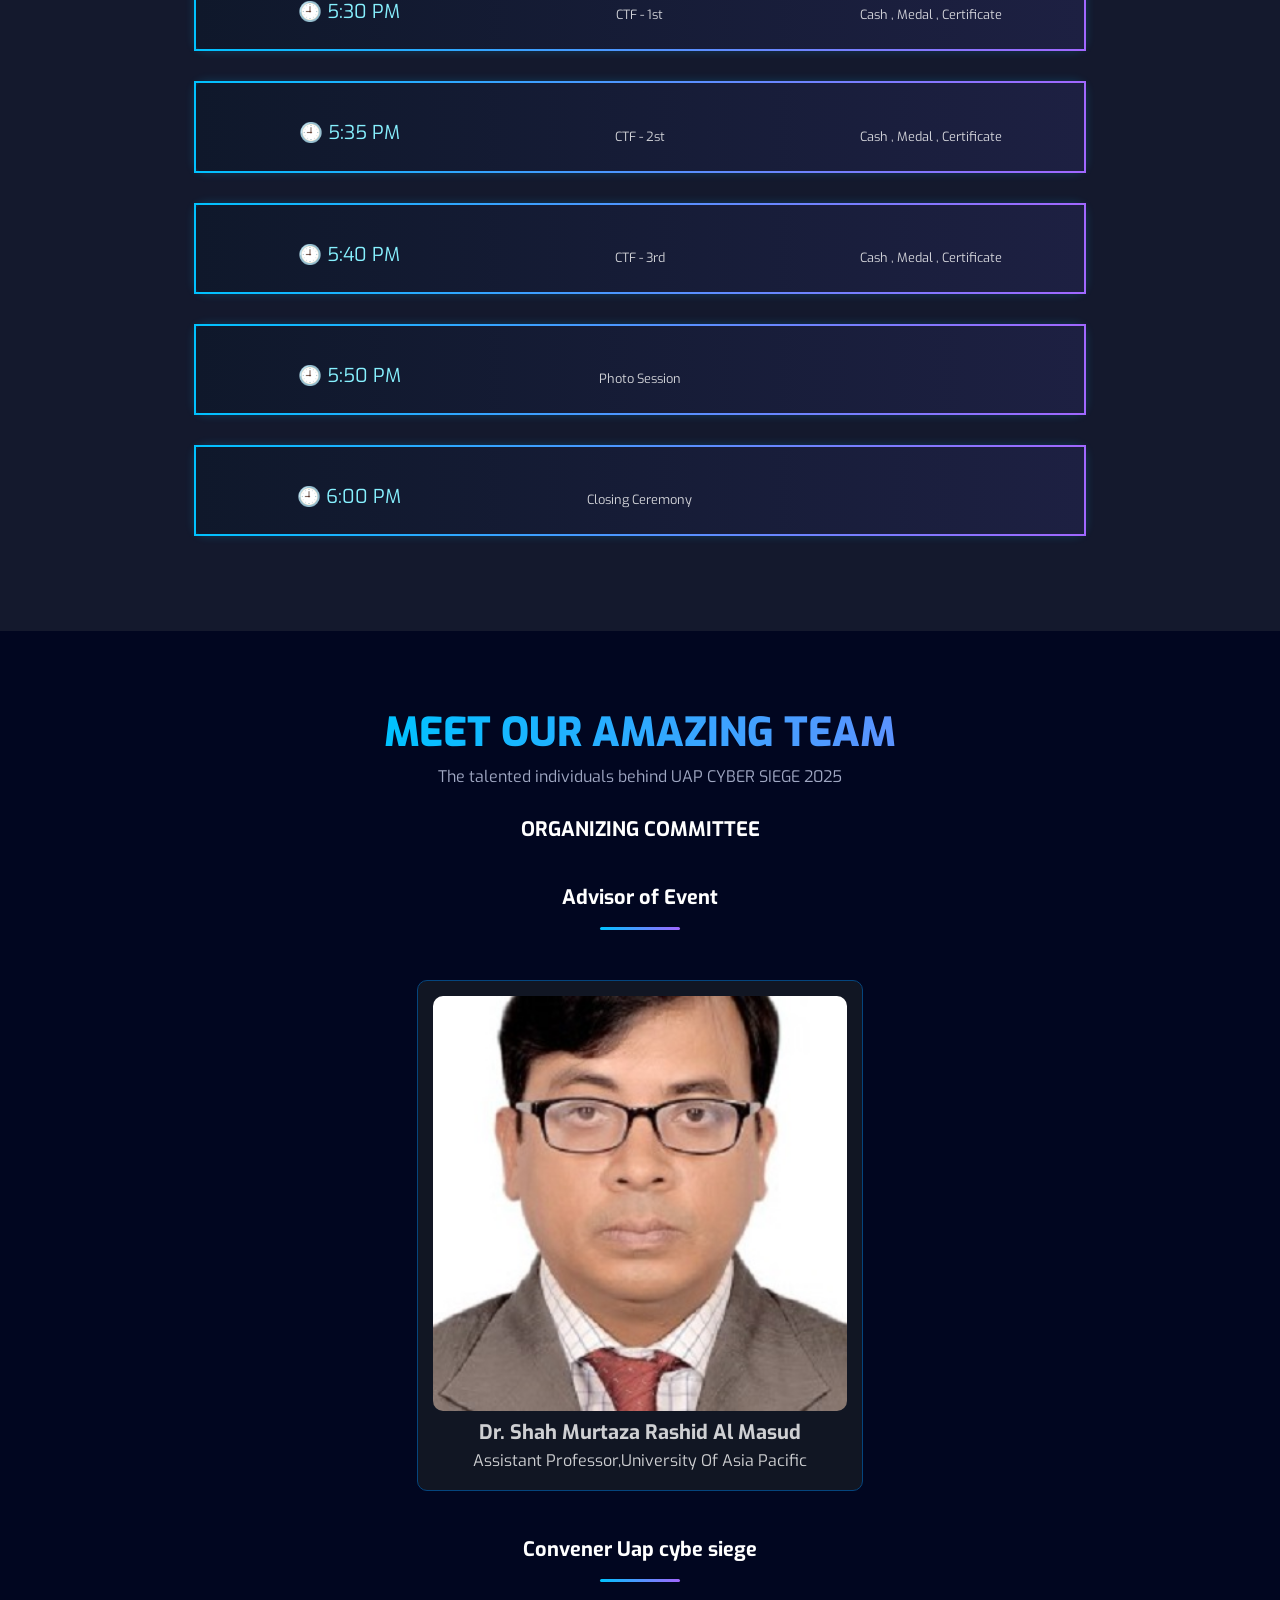
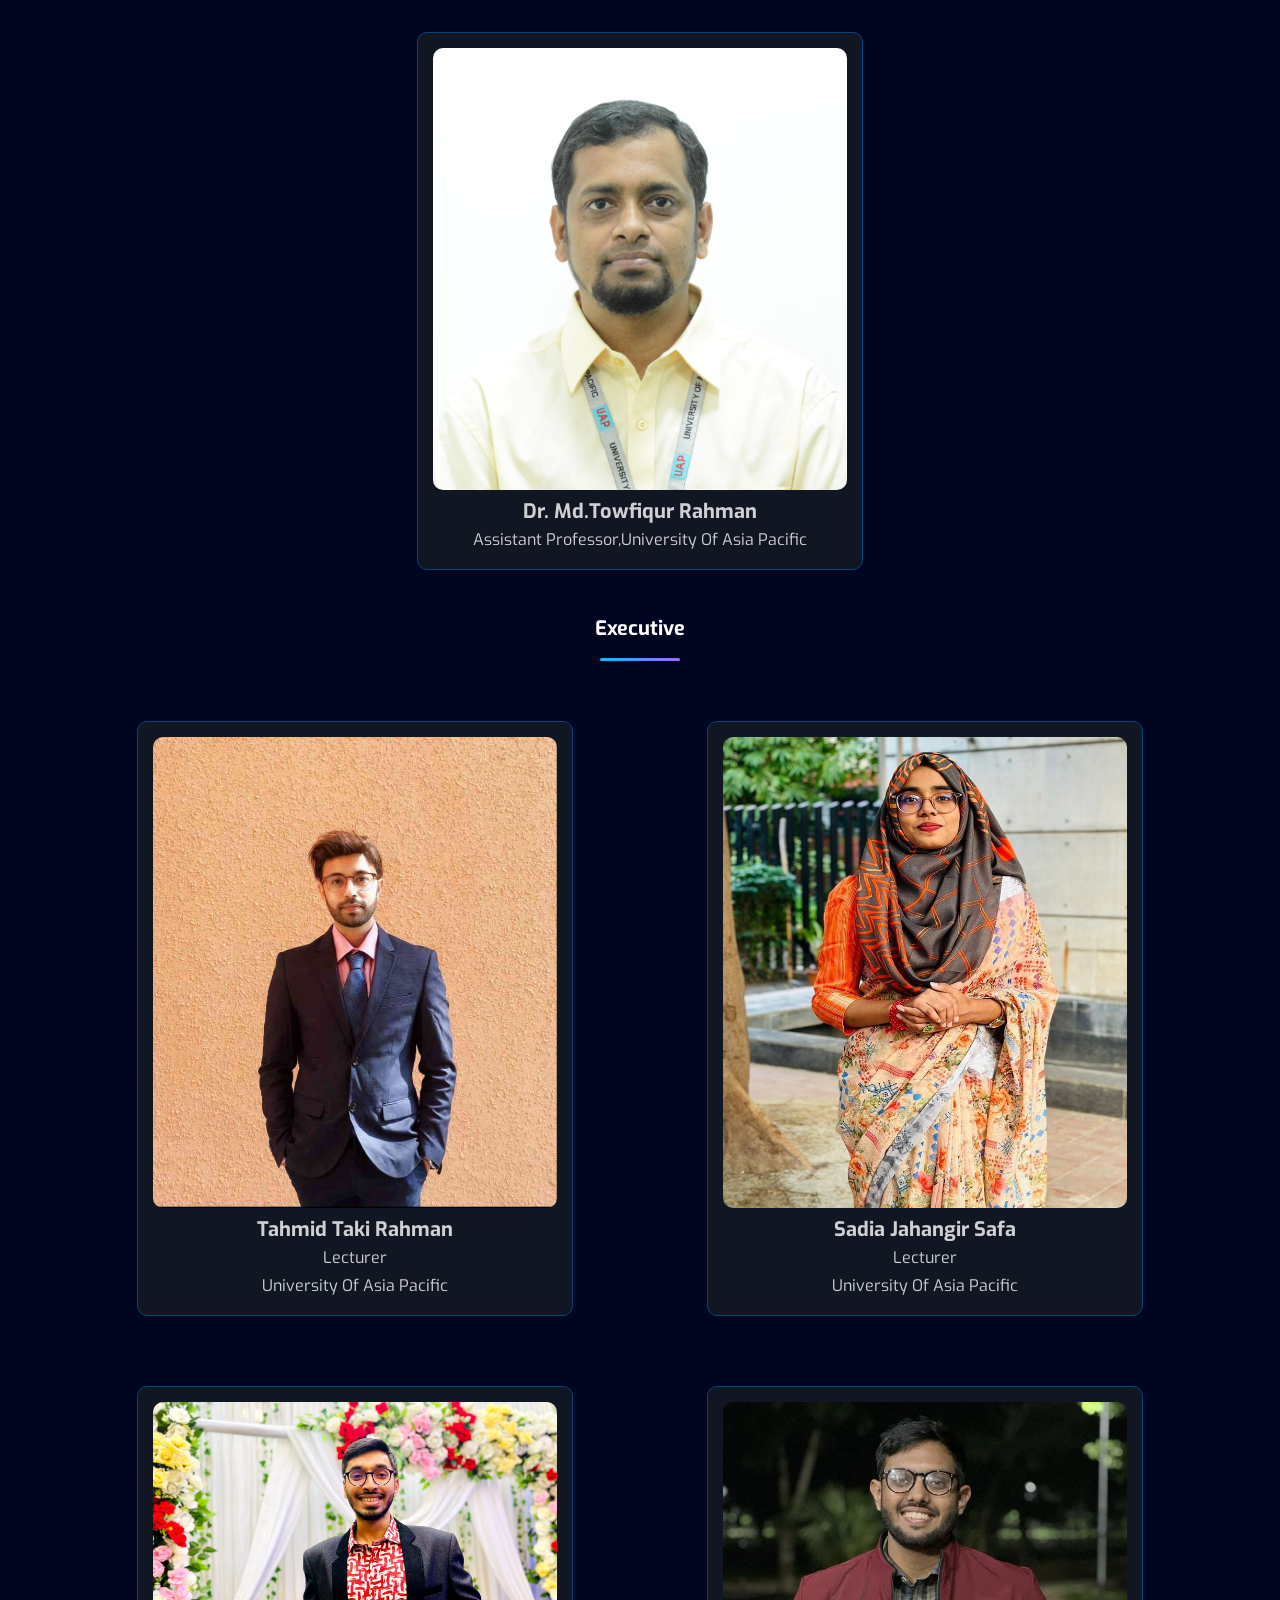
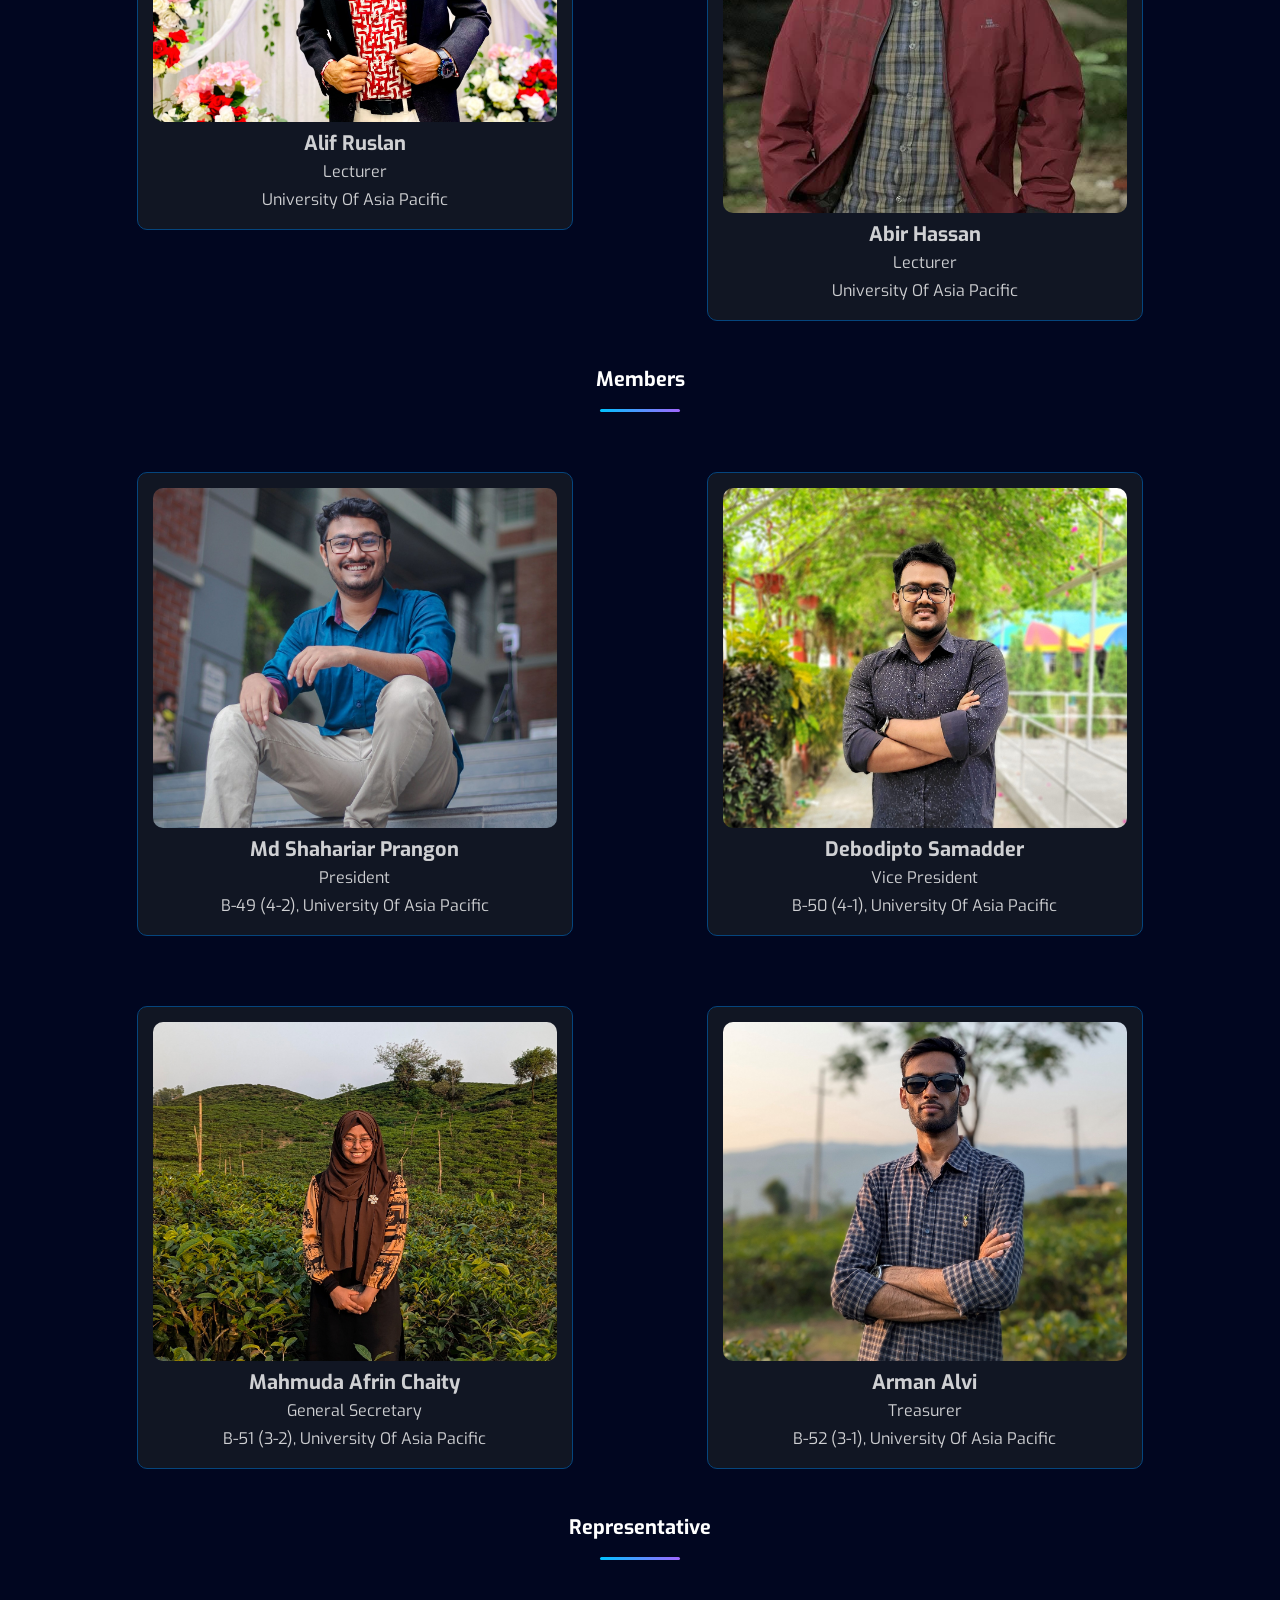
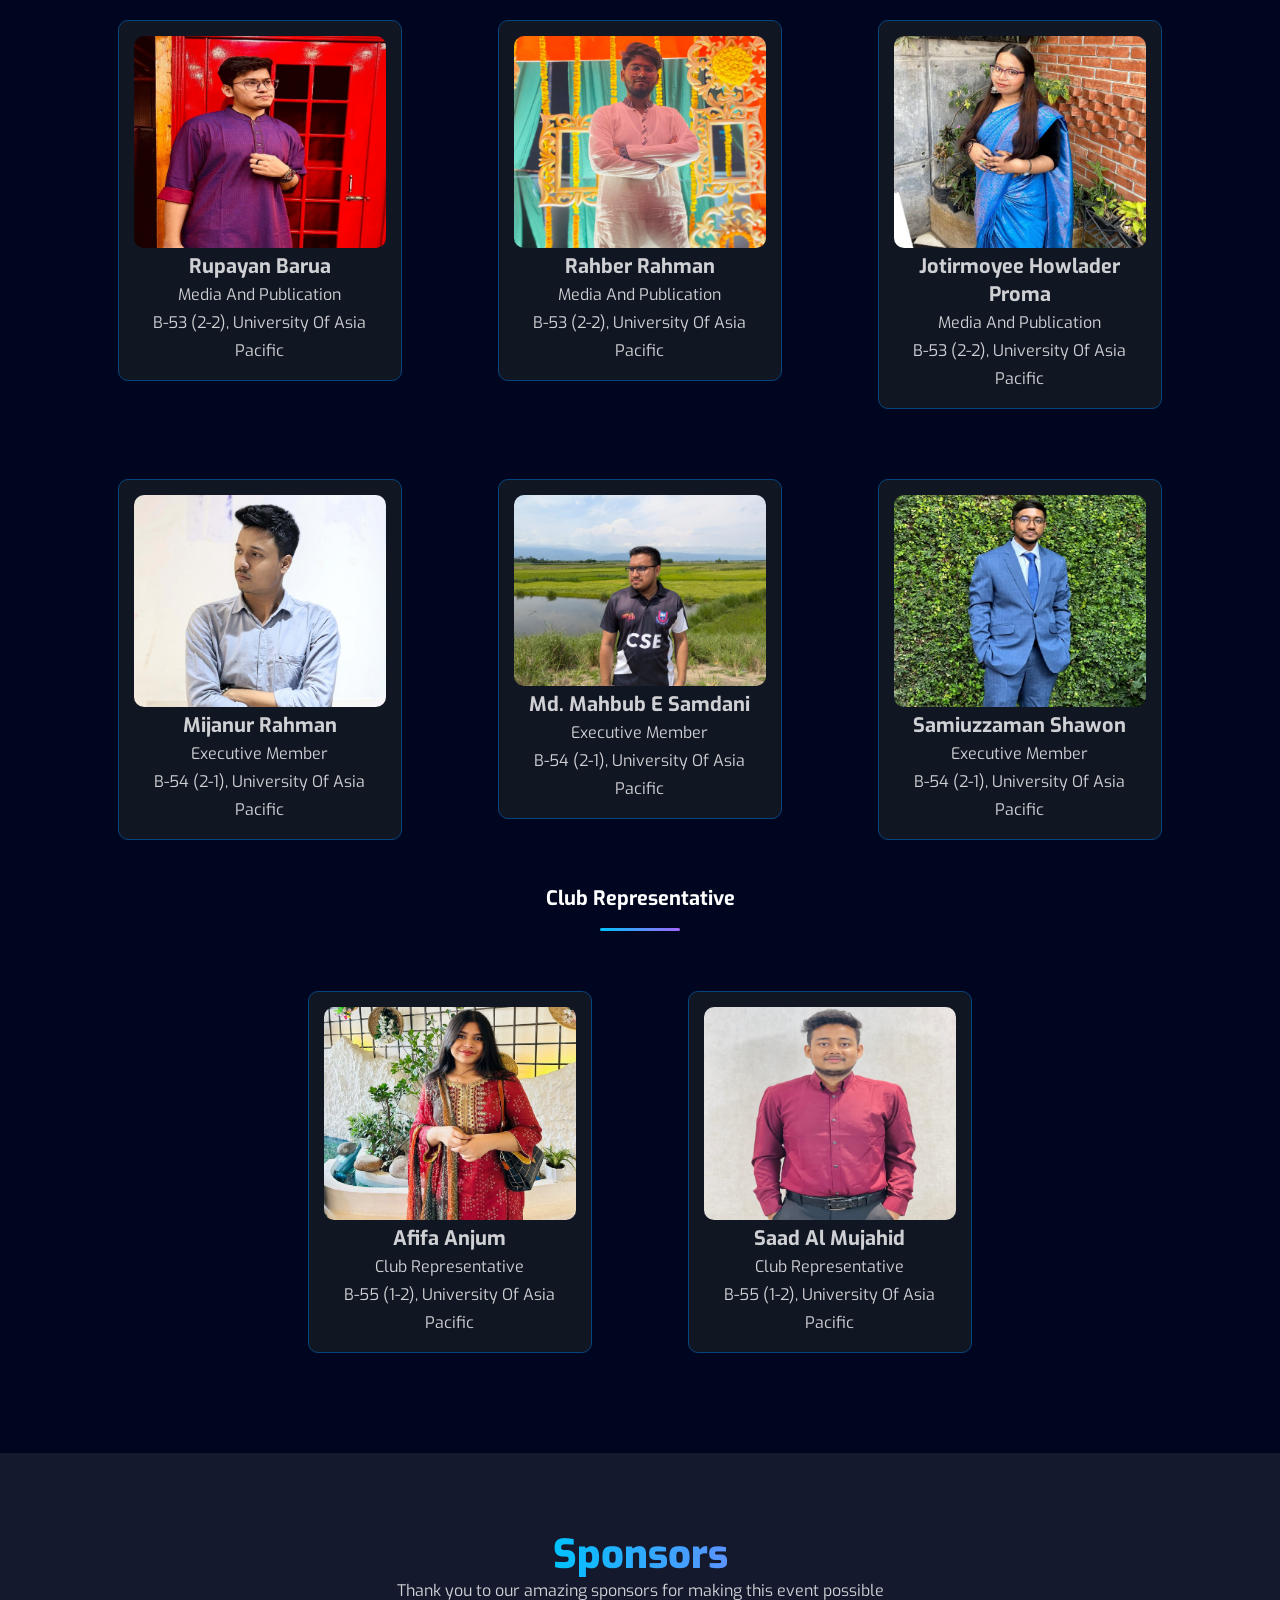
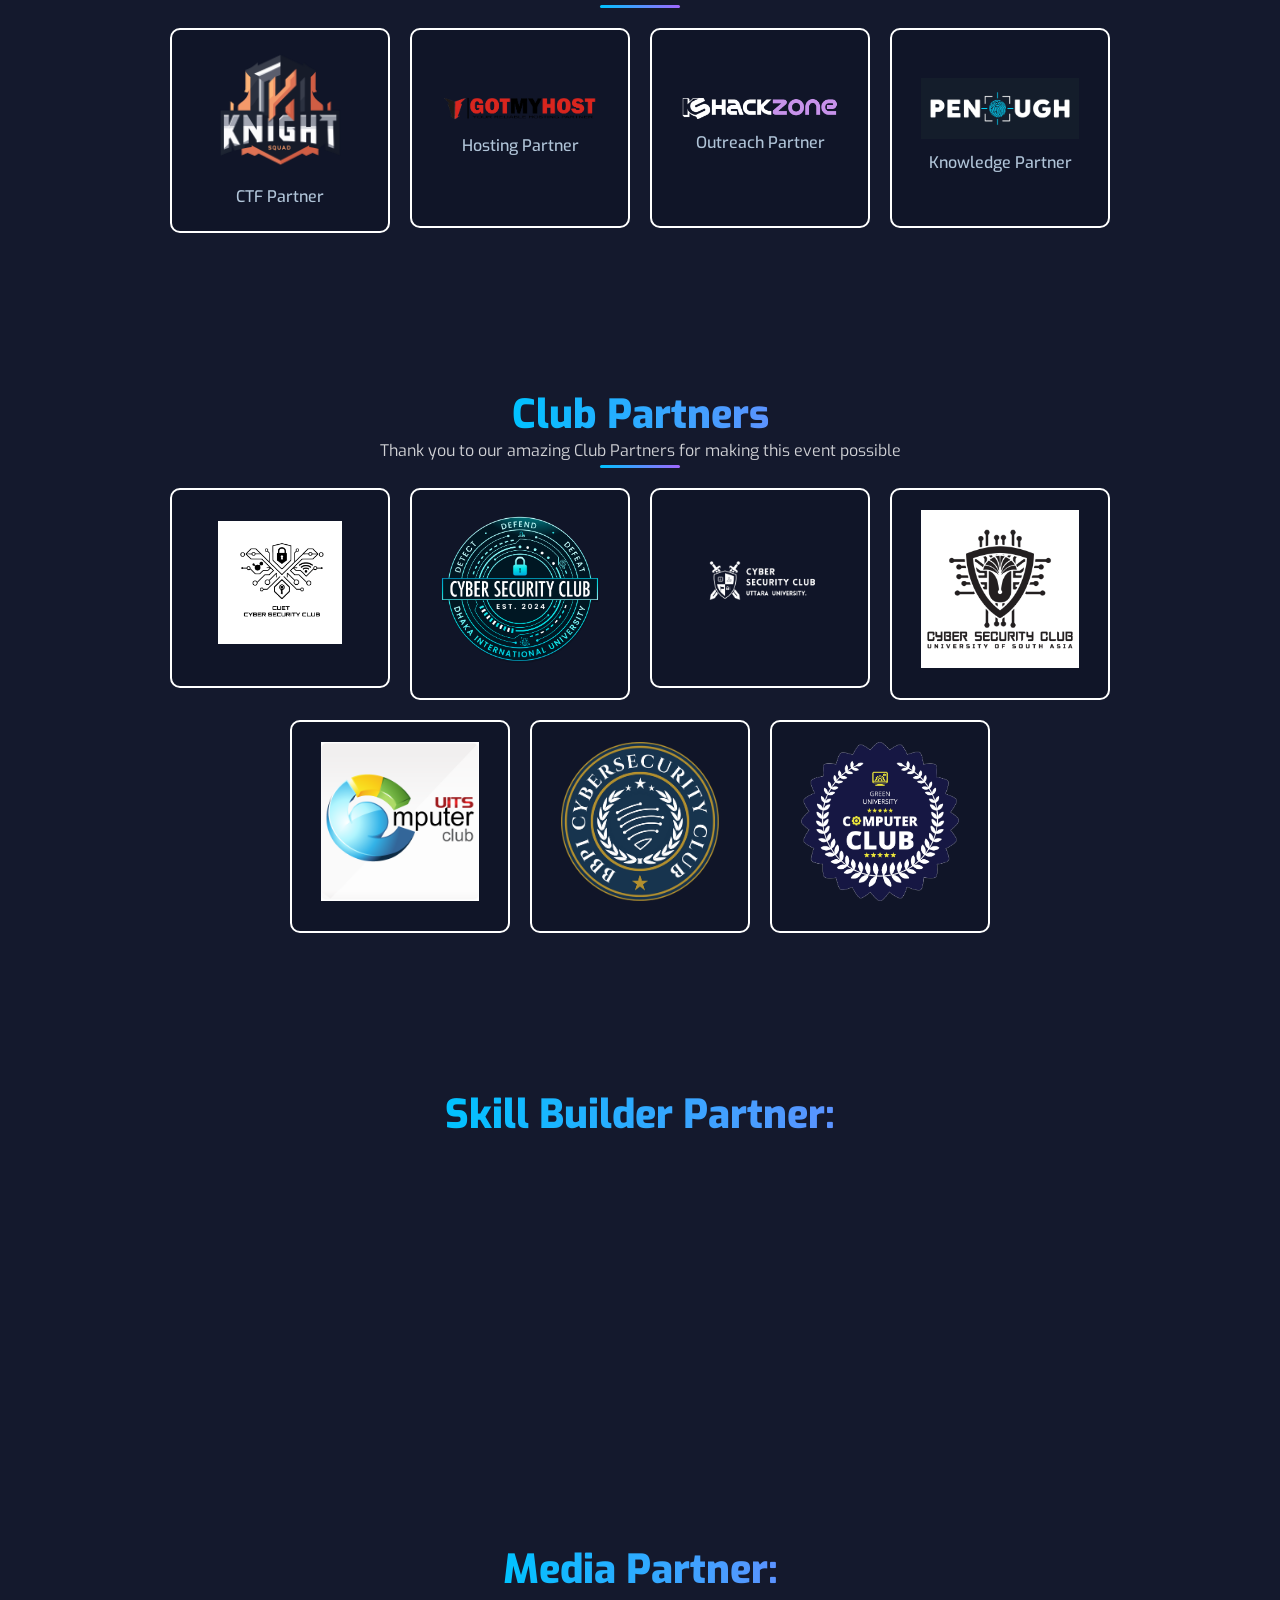
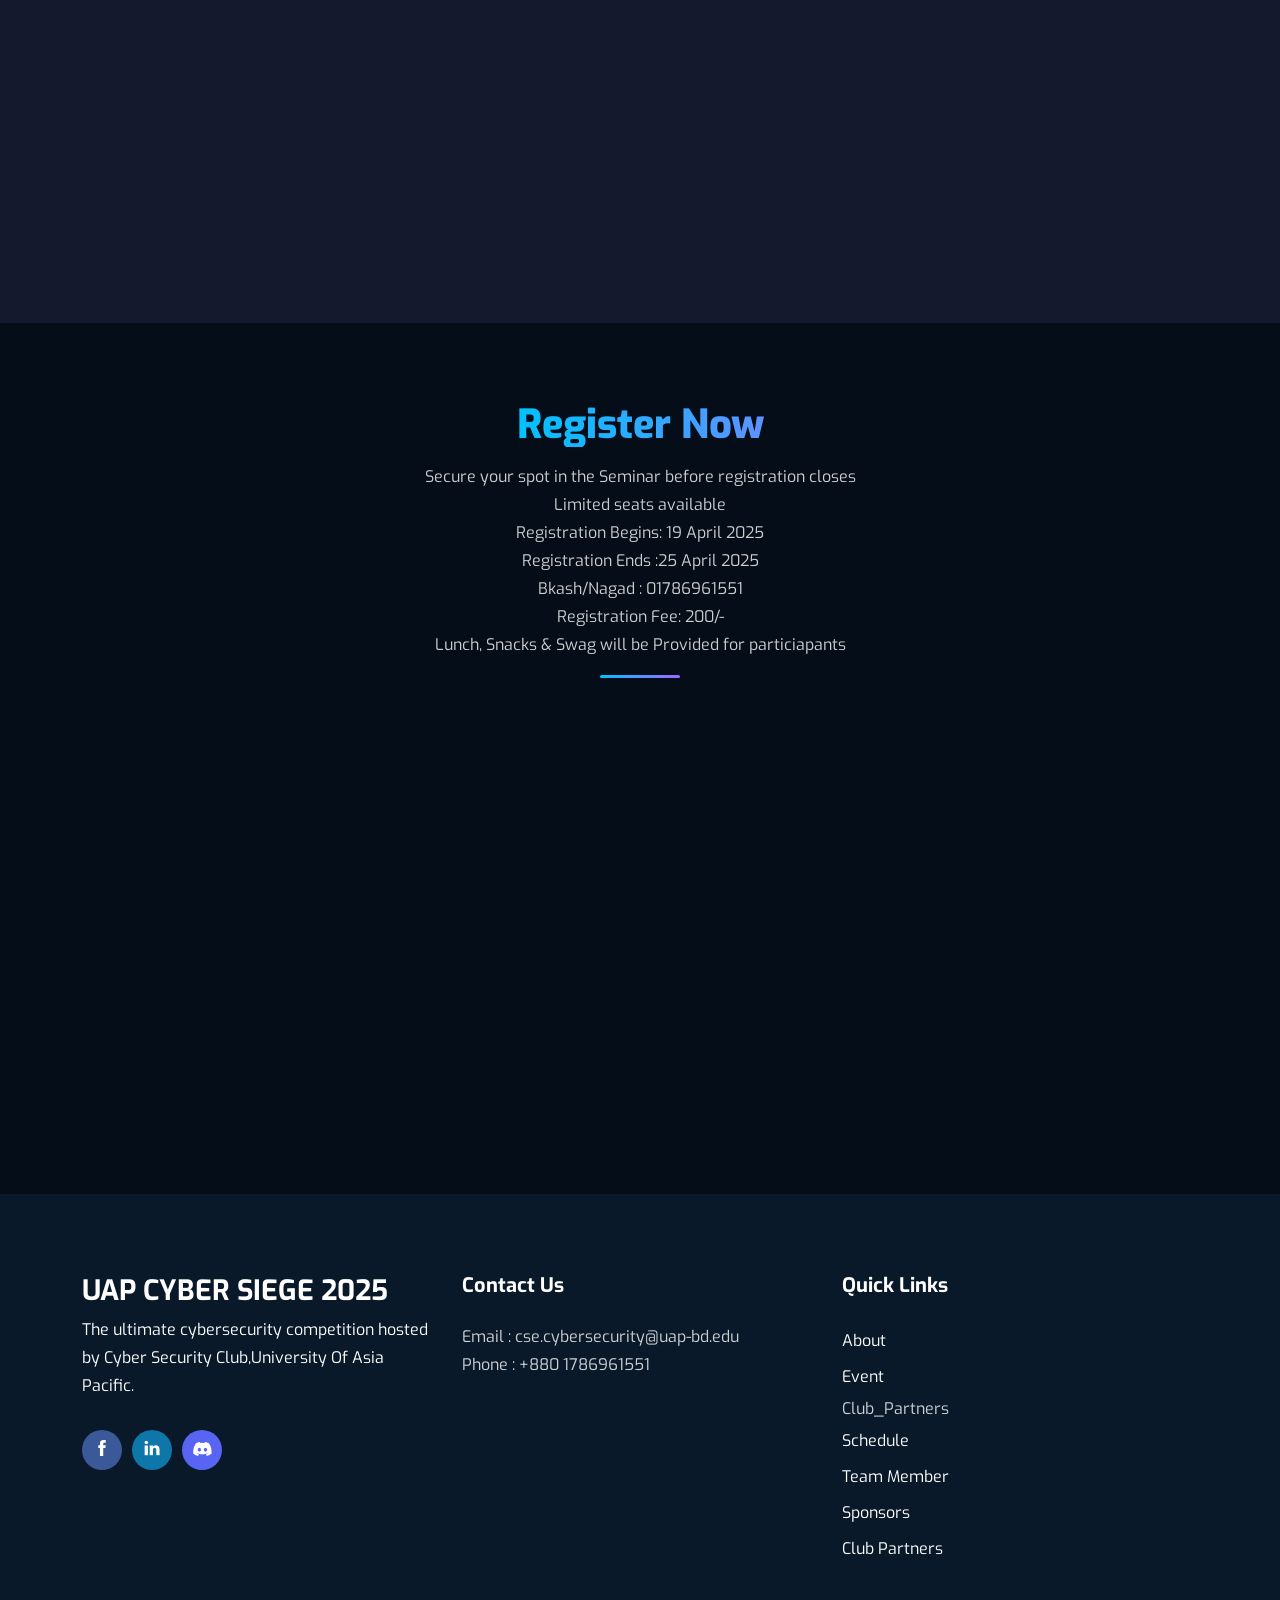
==== commit e99cc4f5: "update pic" ====
--- a/index.html
+++ b/index.html
@@ -930,7 +930,7 @@
 							<div class="team-grid">
 								<div class="team-member">
 									<div class="image-wrapper">
-										<img src="assets/img/team/Arman.jpg" alt="Chief Patron">
+										<img src="assets/img/team/Abir_Hassan.jpg" alt="Chief Patron">
 									</div>
 									<div class="member-name">Abir Hassan</div>
 									<div class="member-title">Lecturer<br>University Of Asia Pacific</div>
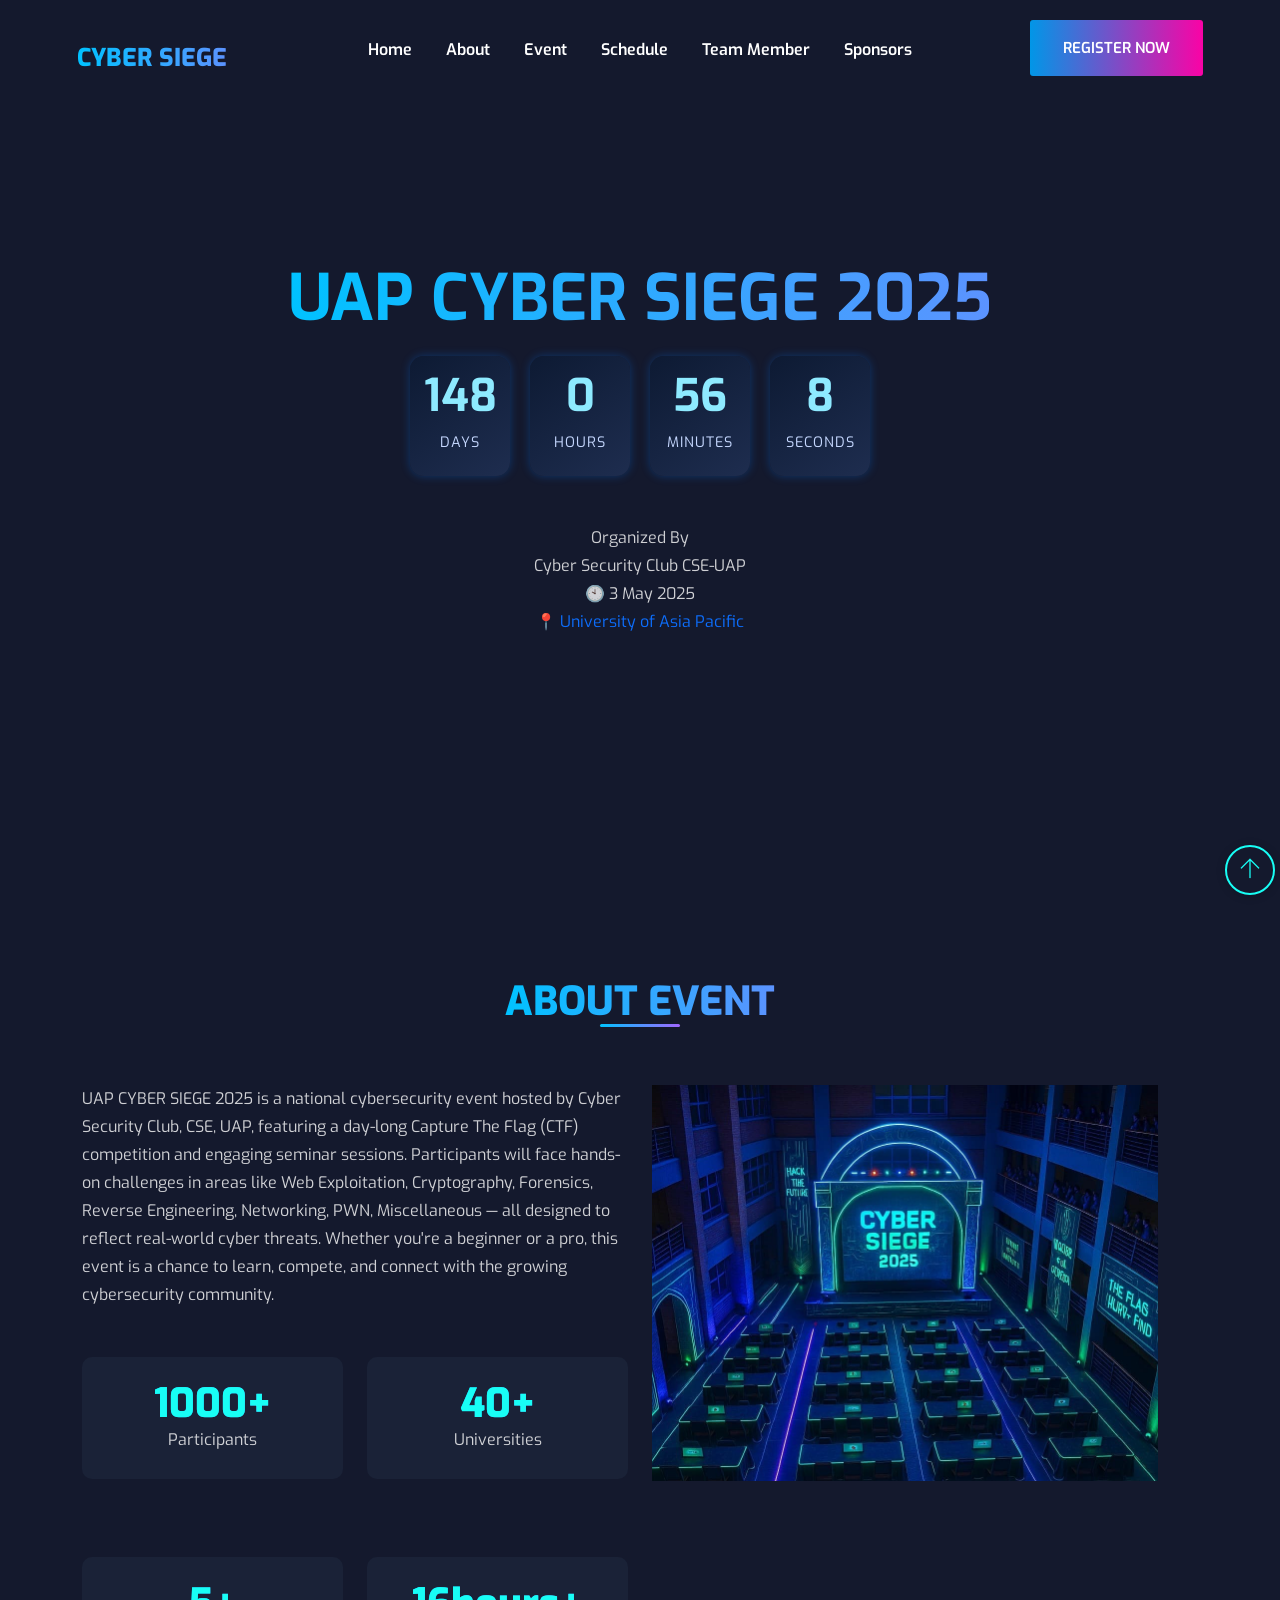
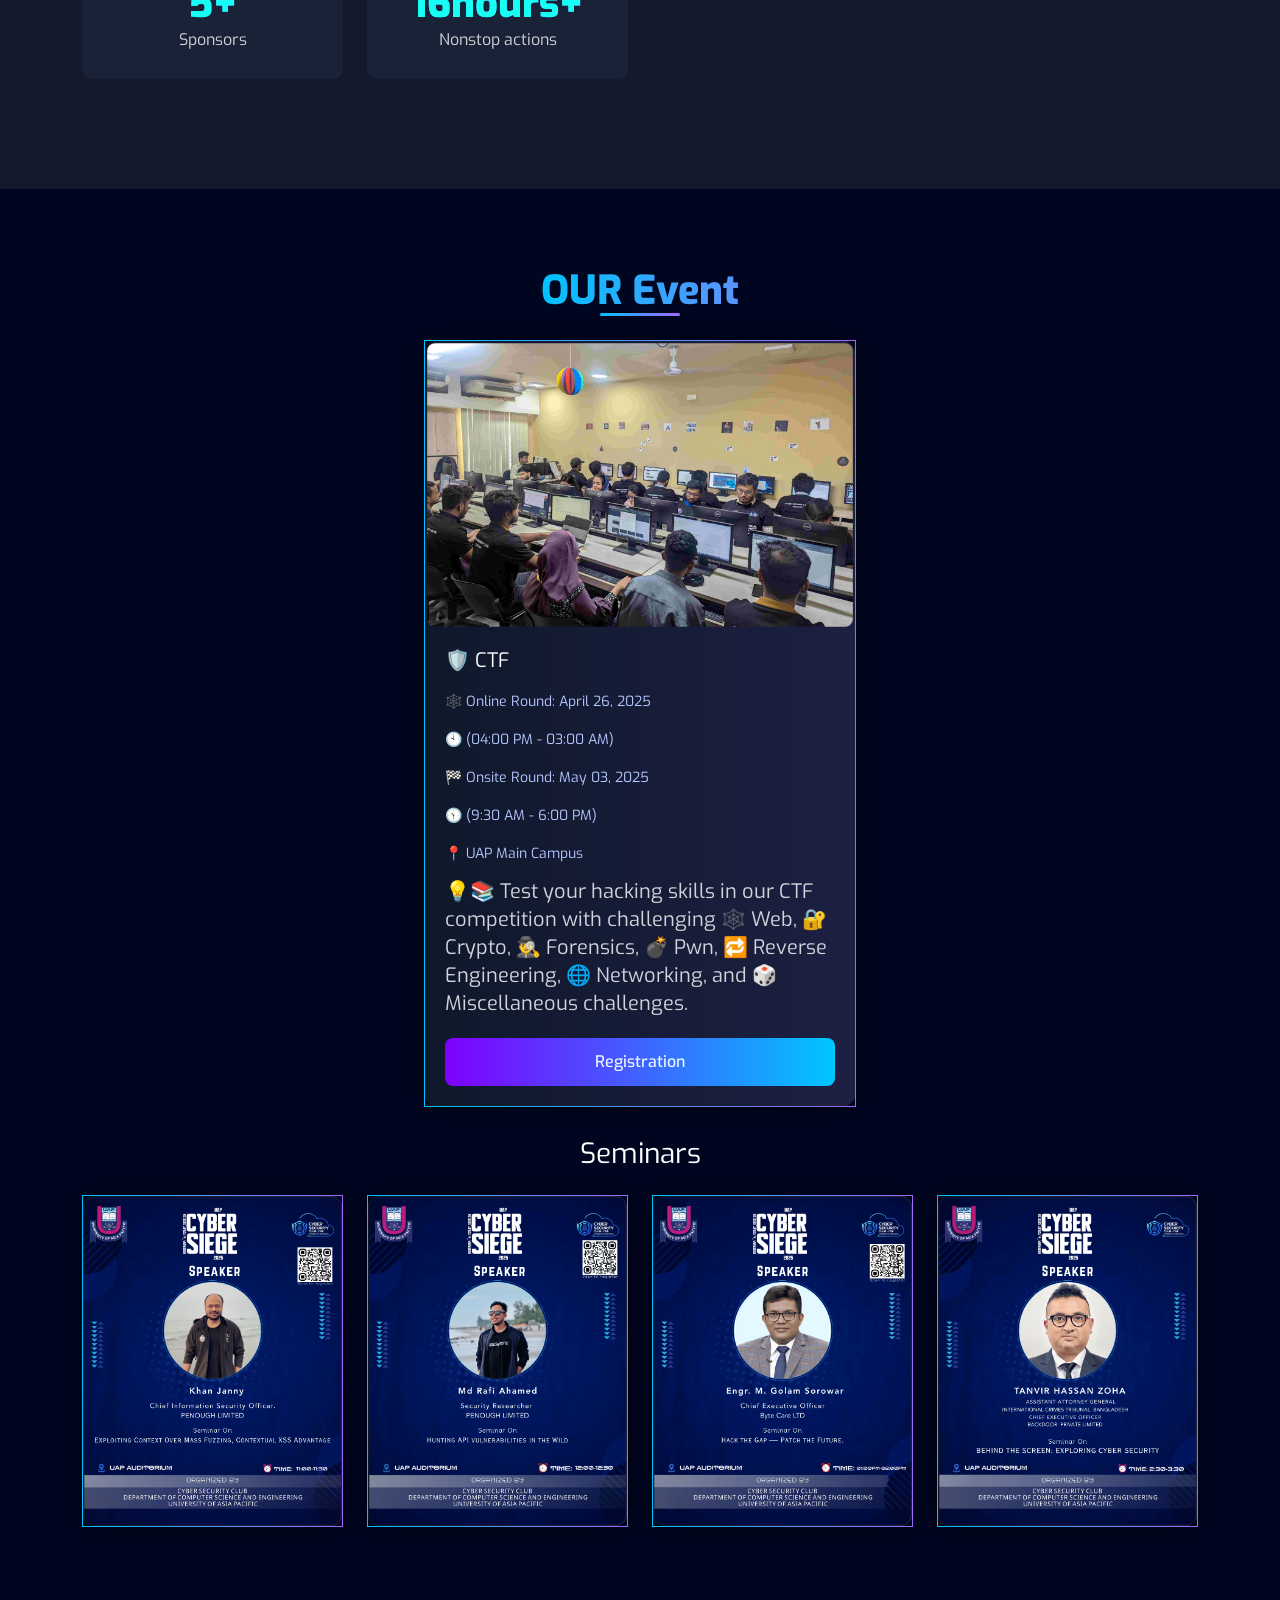
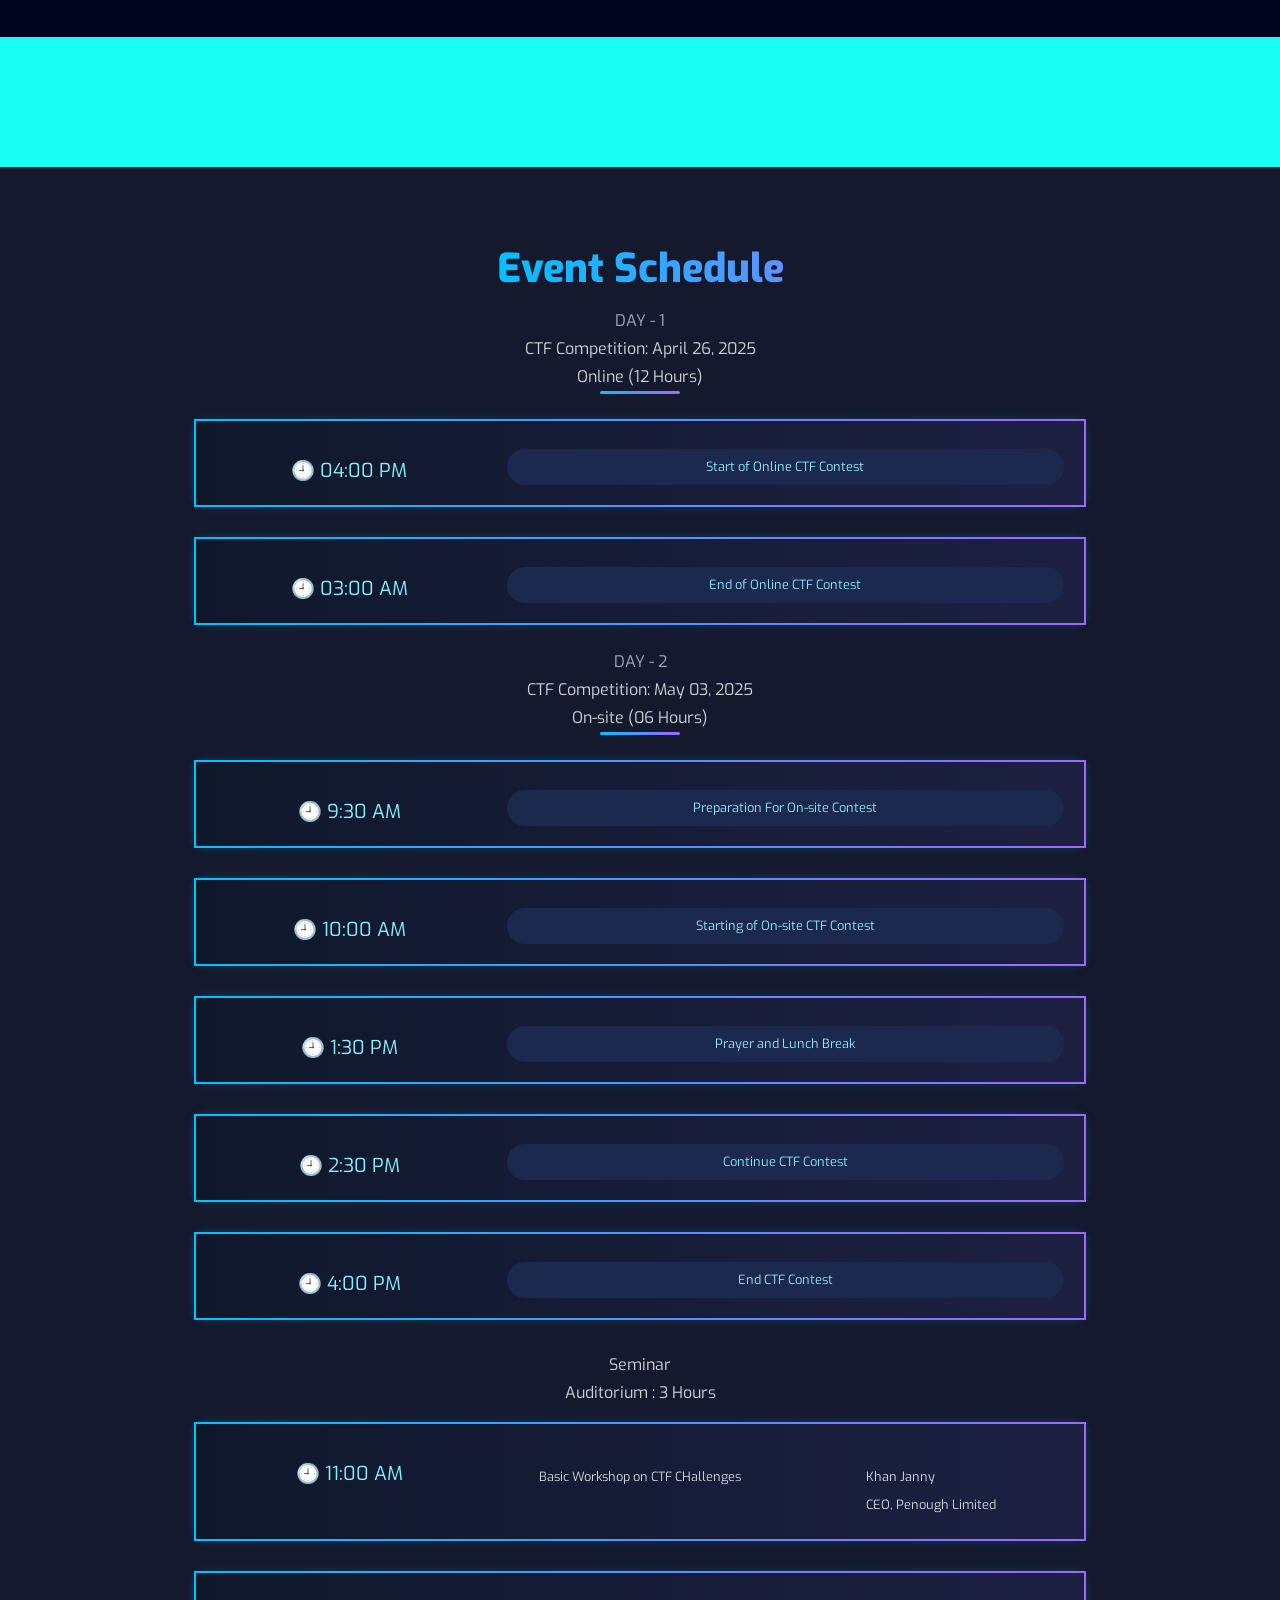
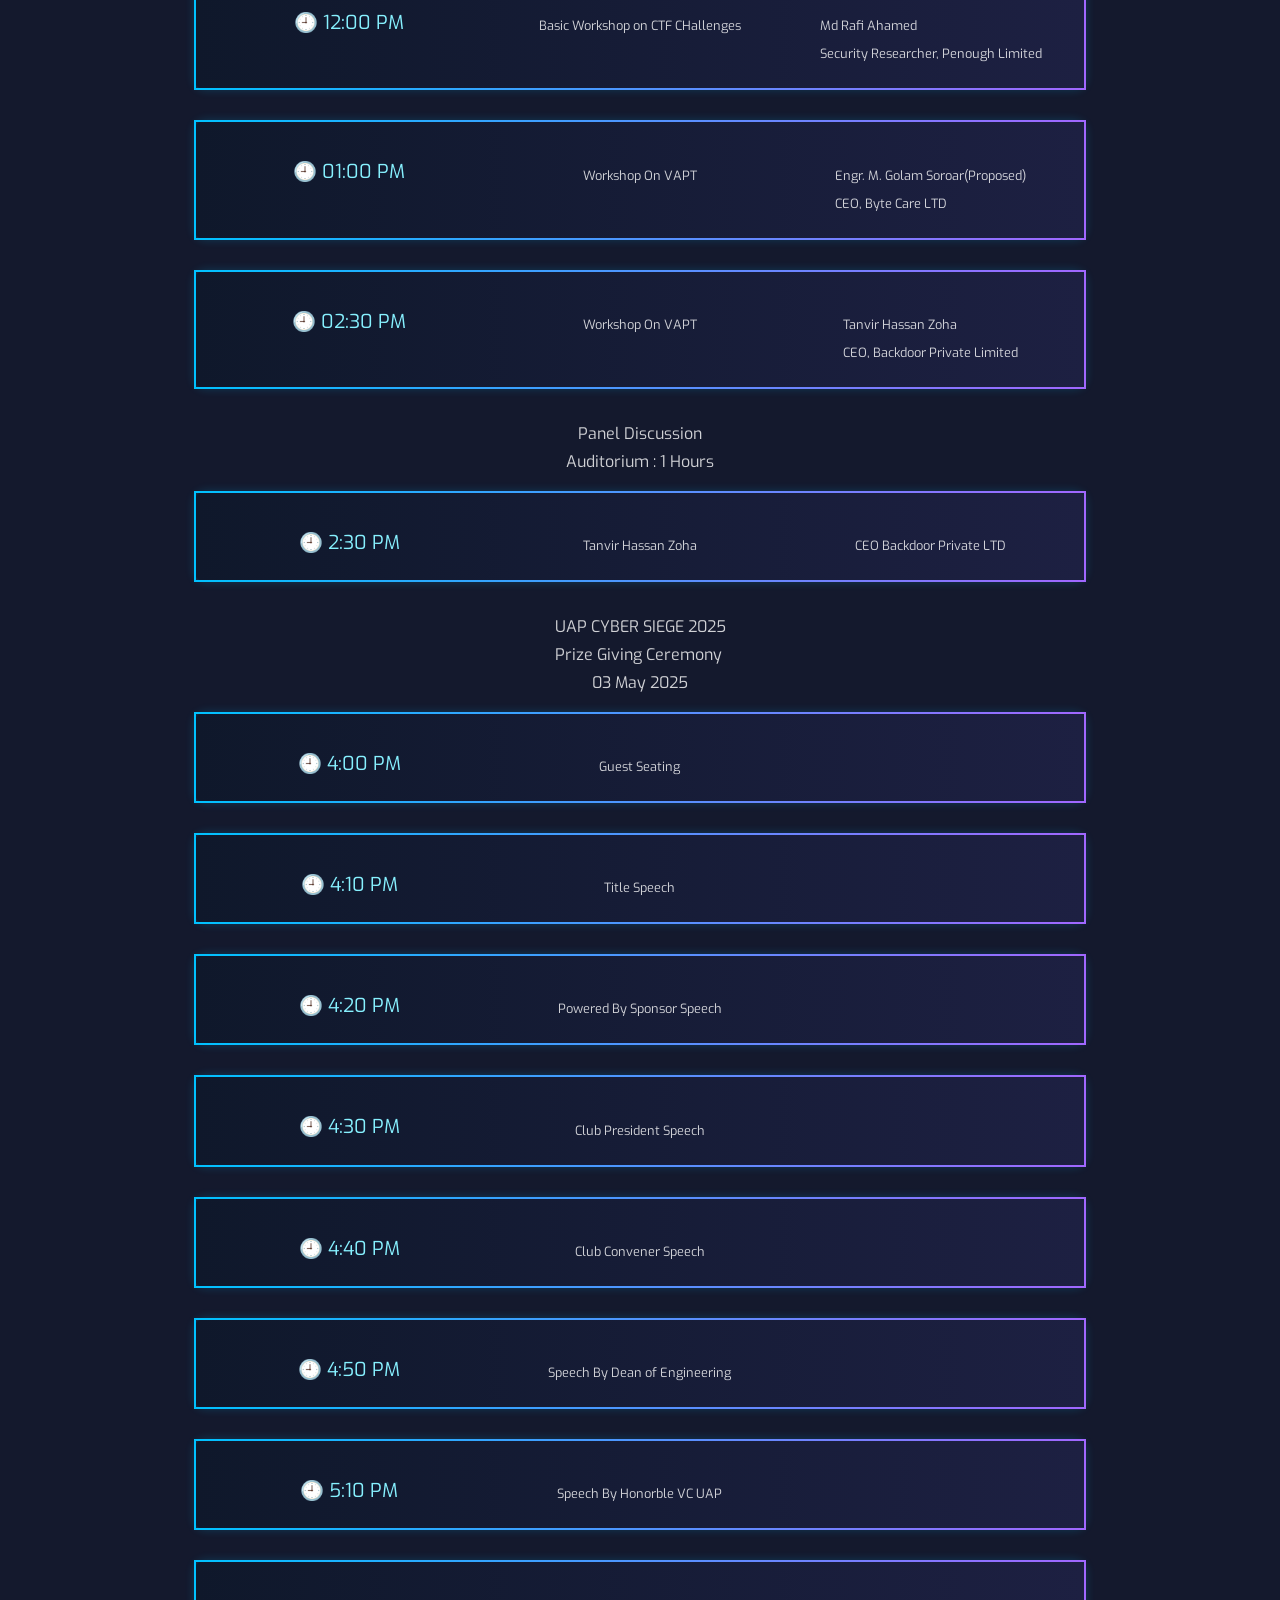
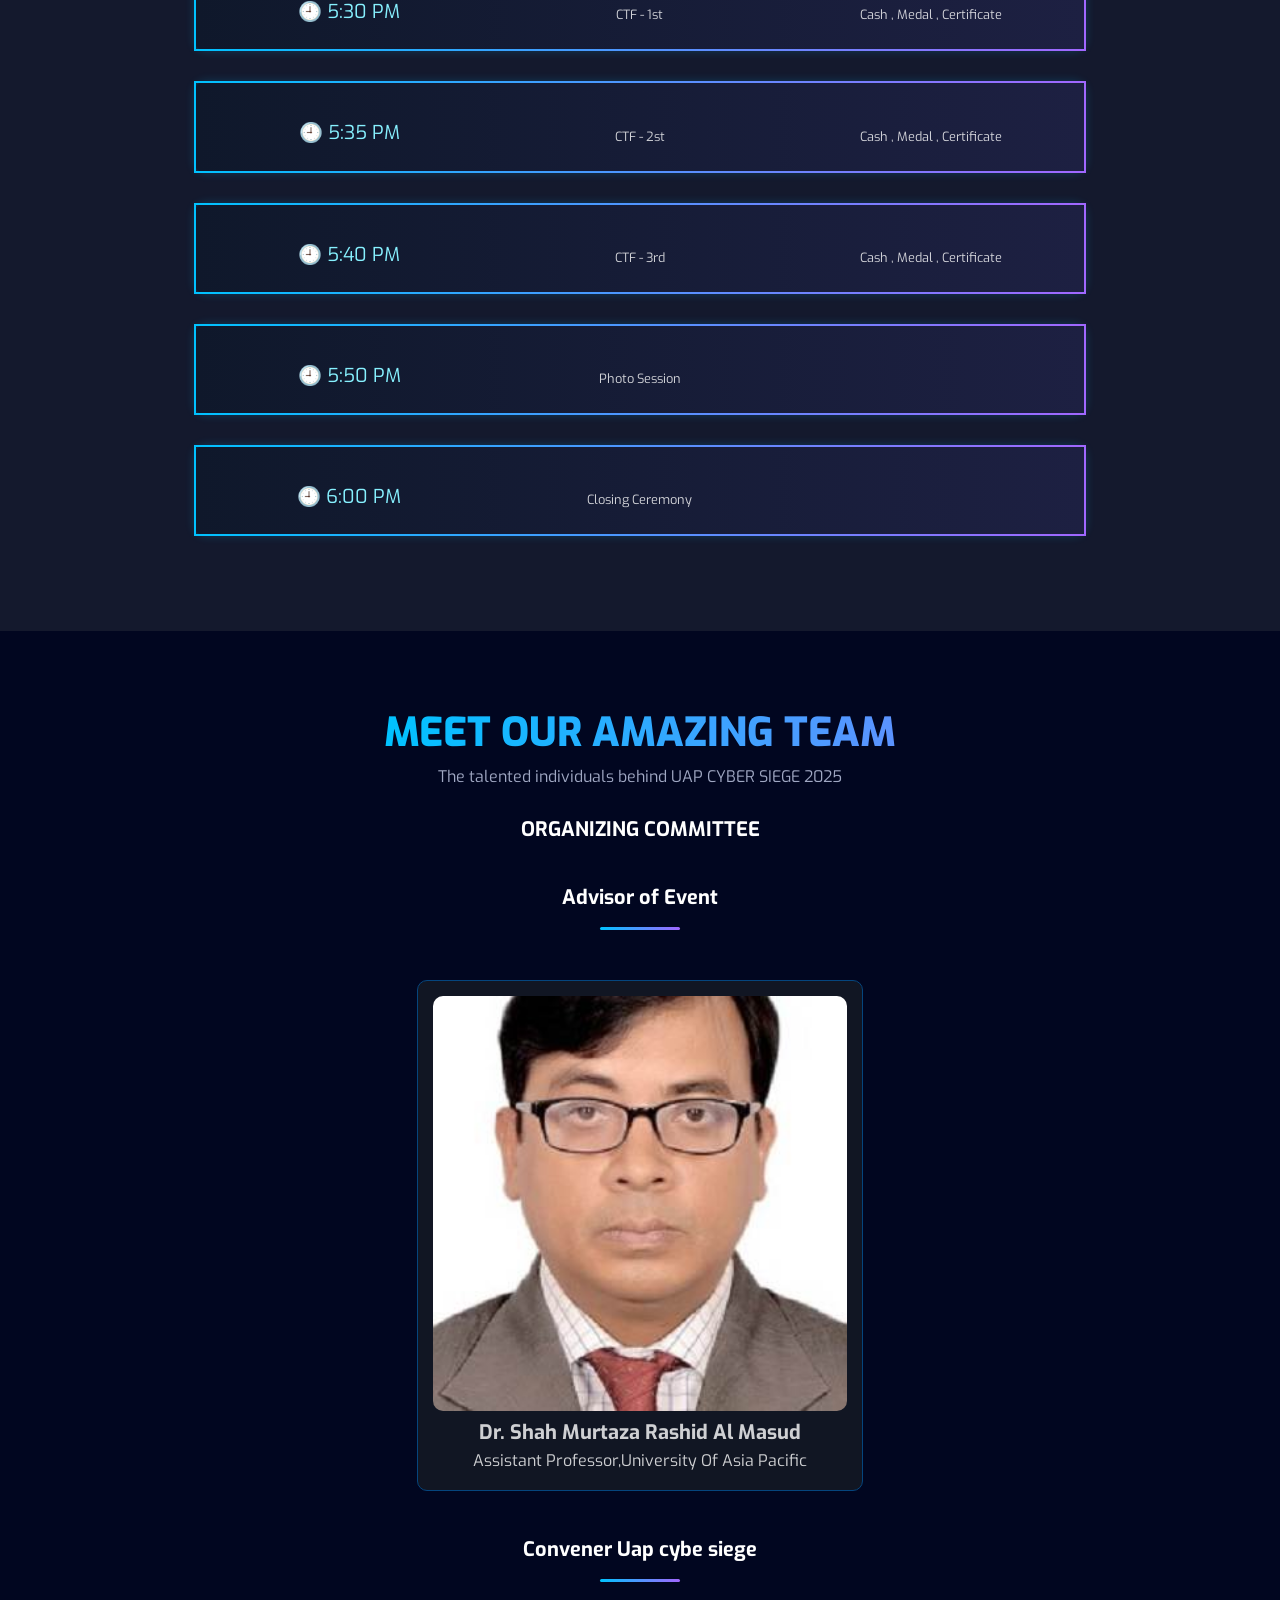
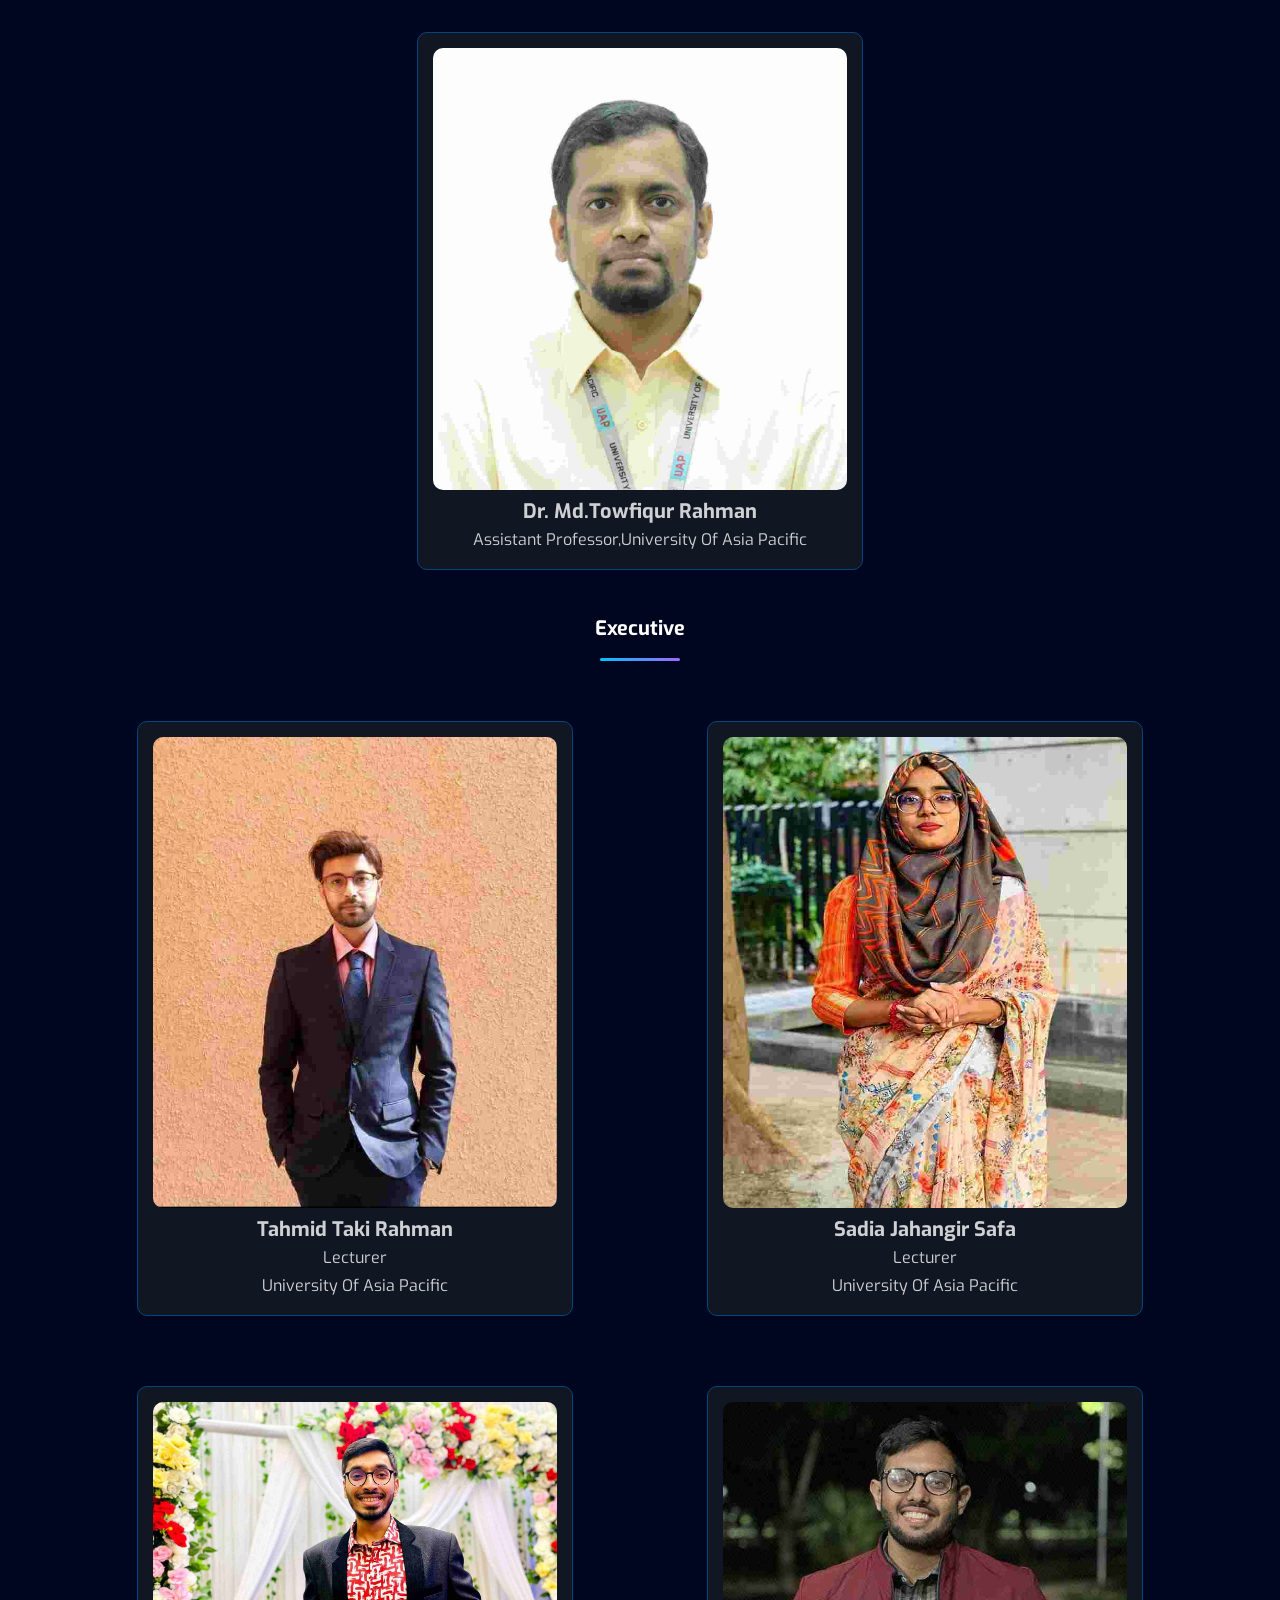
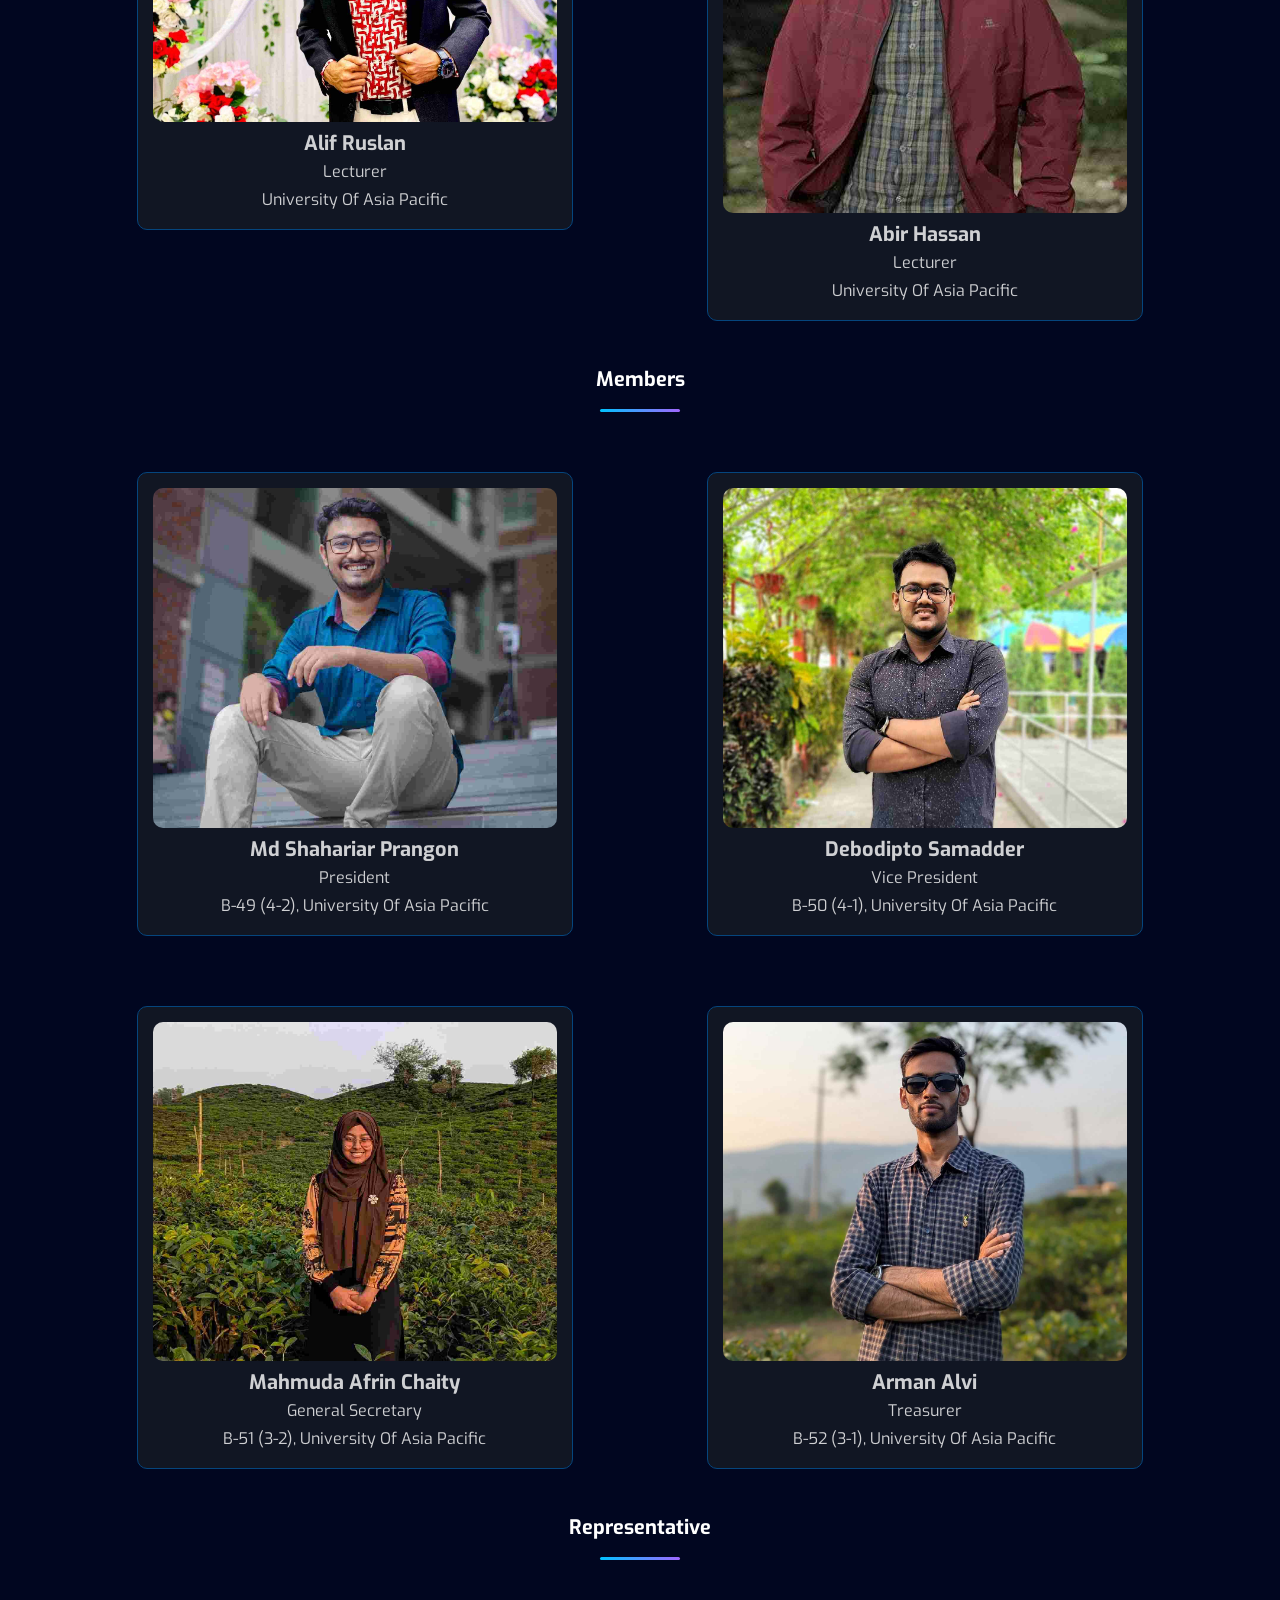
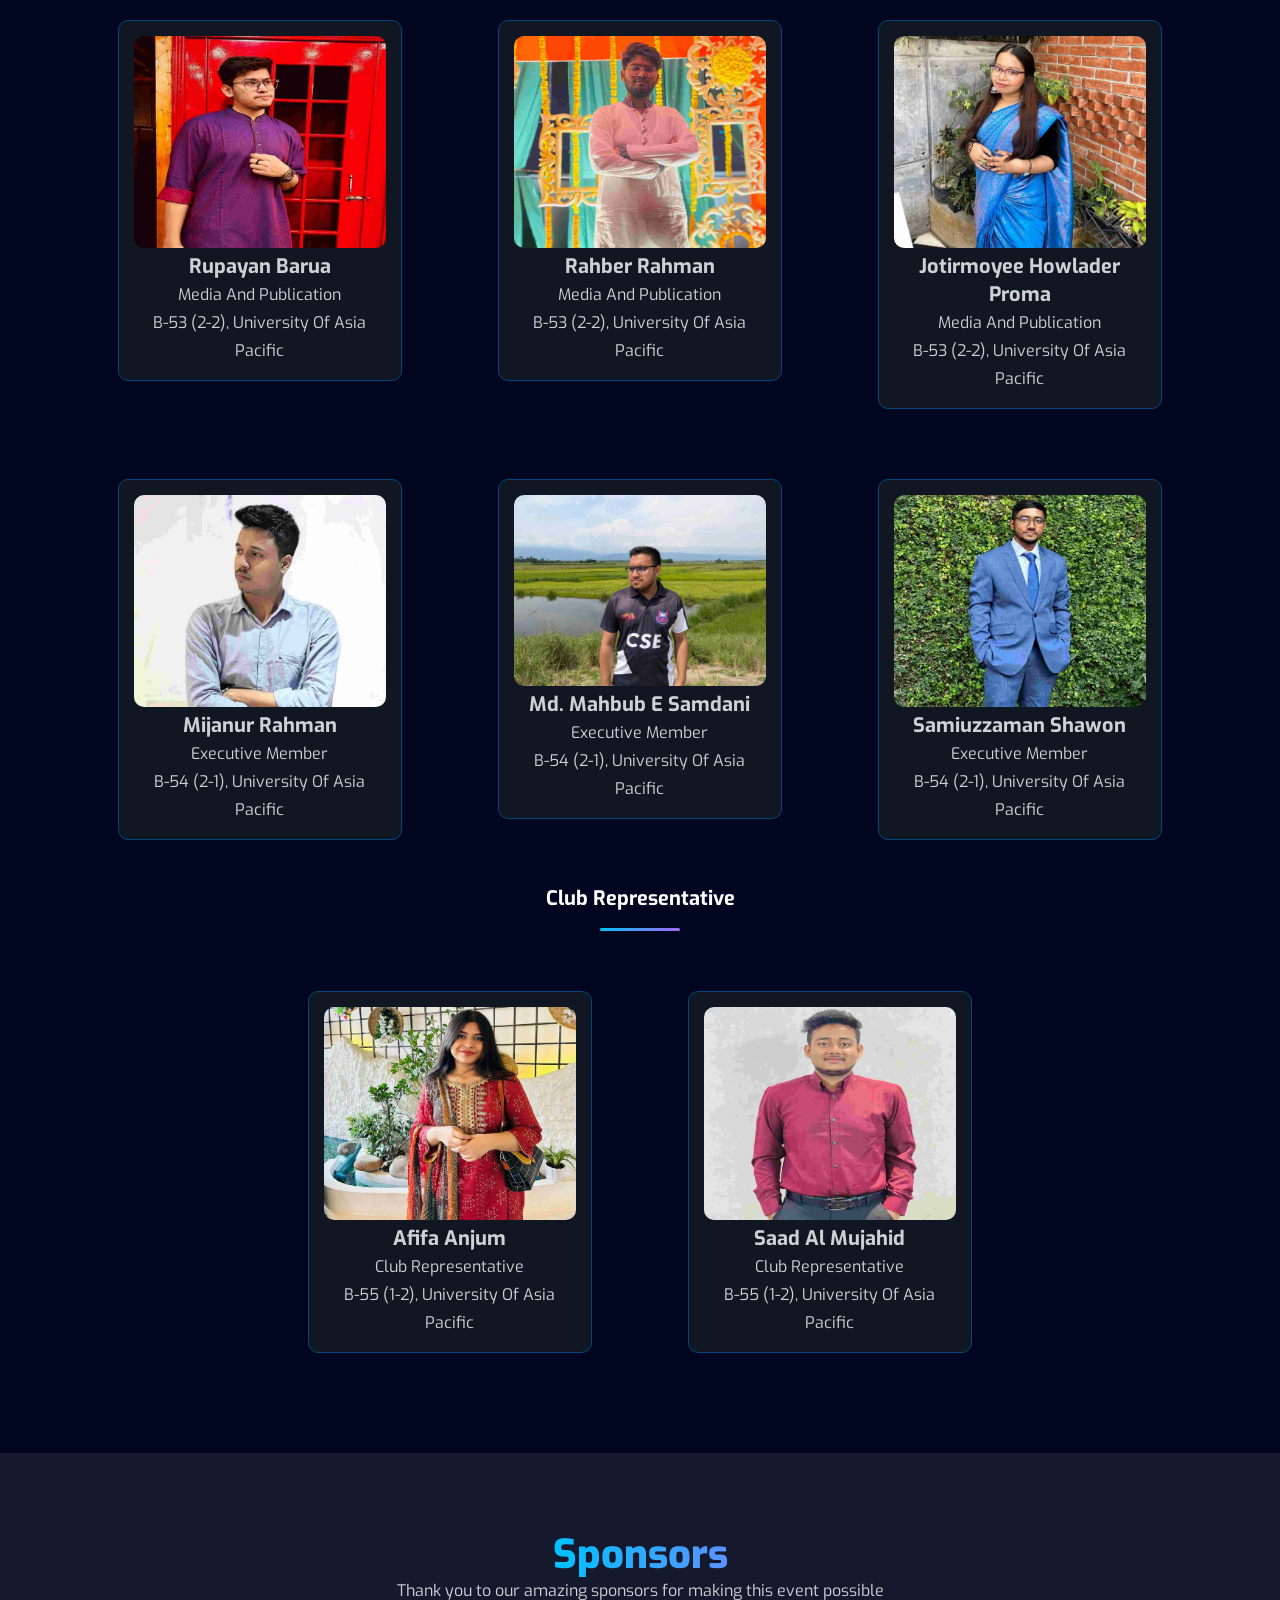
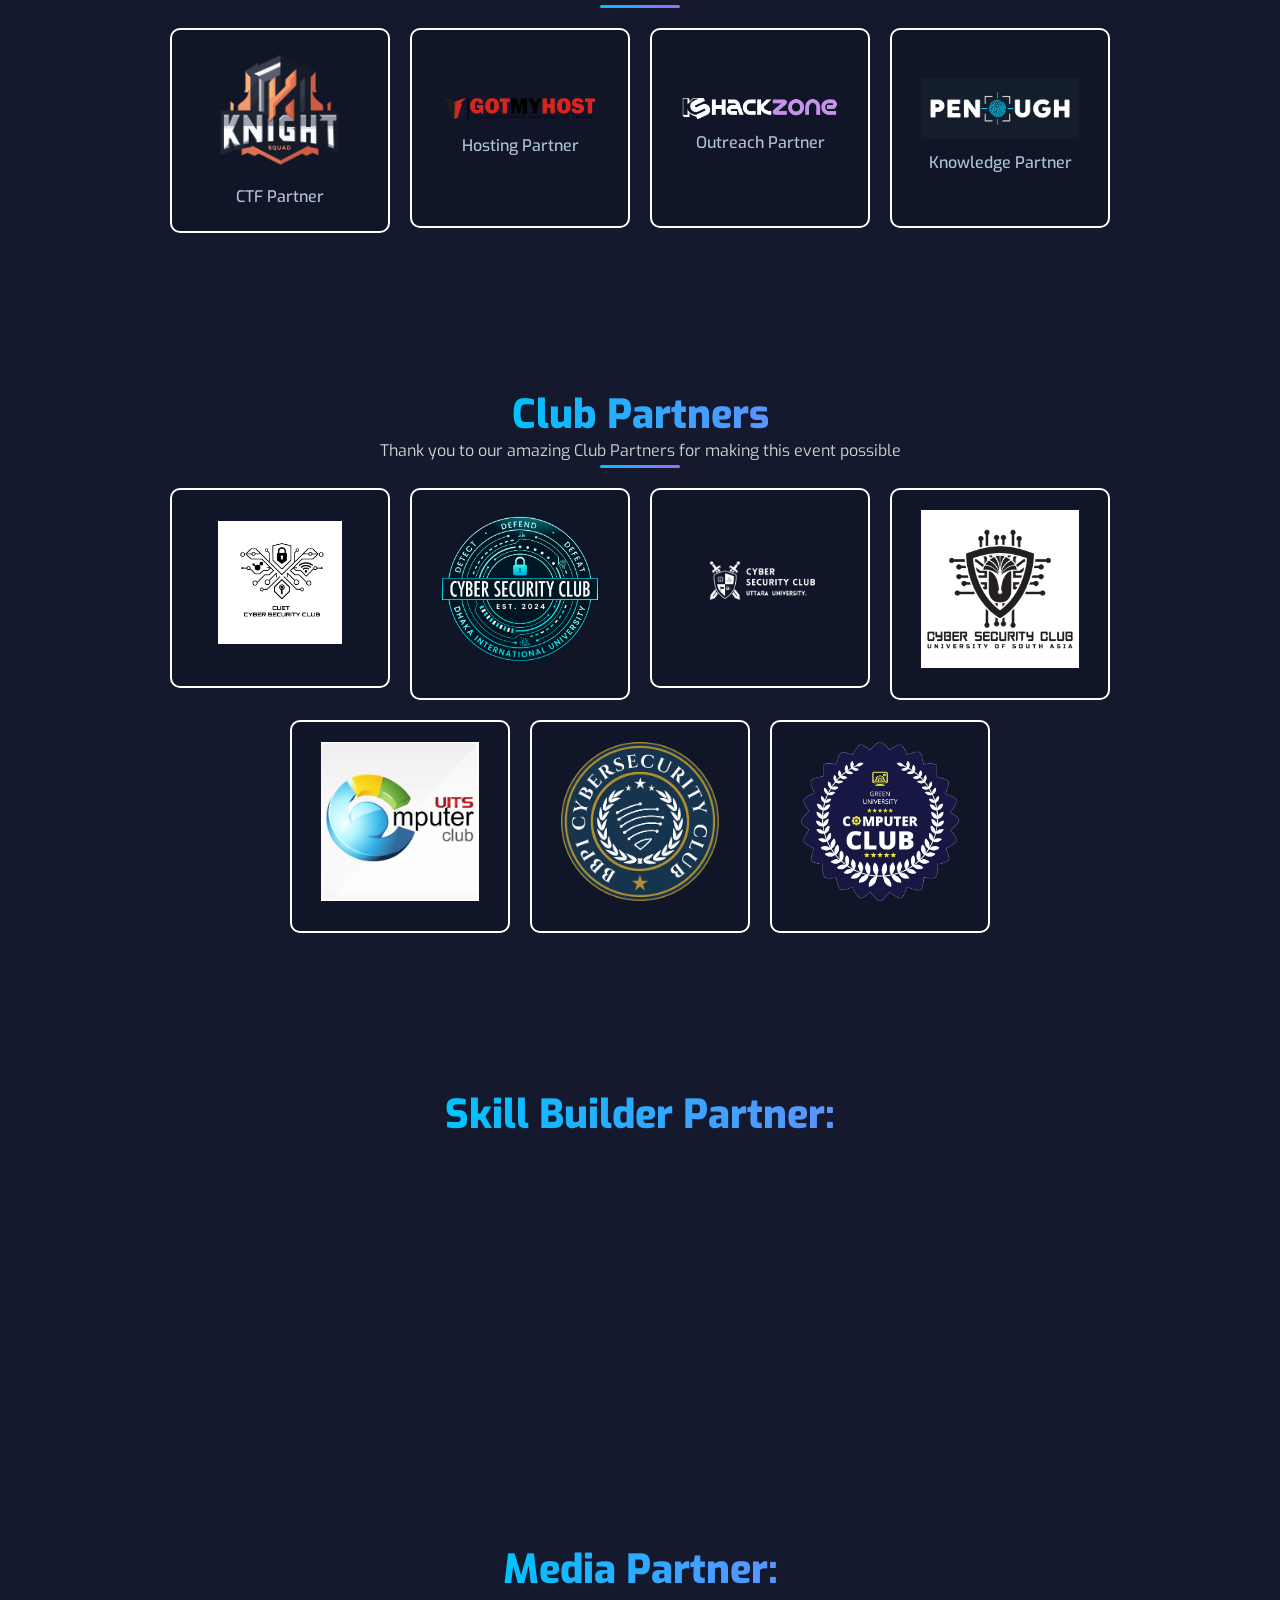
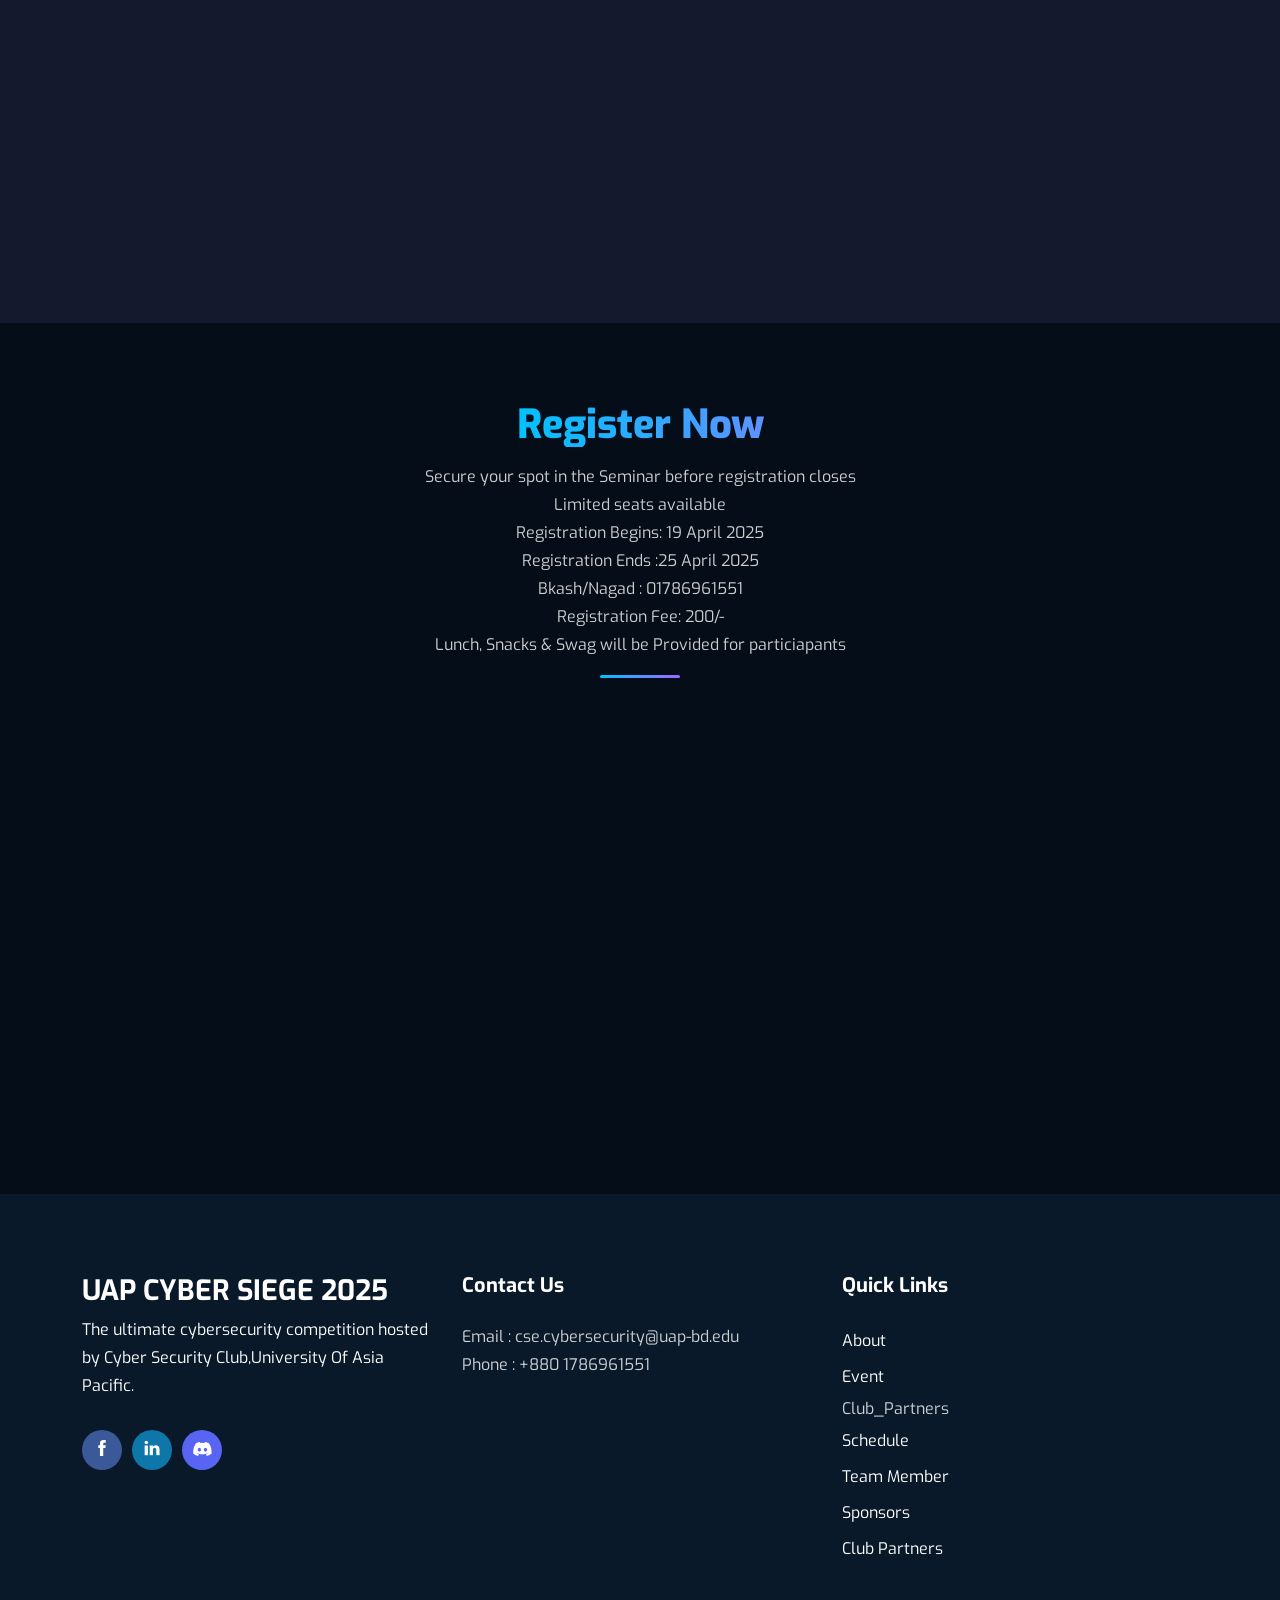
==== commit cf486397: "compress file and img size and add sponser decrease loaing time" ====
--- a/index.html
+++ b/index.html
@@ -21,7 +21,8 @@
 
 	<link rel="icon" href="assets/img/logo.png" type="image/x-icon">
 
-	<link rel="stylesheet" href="assets/bootstrap/css/bootstrap.min.css">
+<link rel="stylesheet" href="https://cdn.jsdelivr.net/npm/bootstrap@5.3.3/dist/css/bootstrap.min.css"
+	integrity="sha384-QWTKZyjpPEjISv5WaRU9OFeRpok6YctnYmDr5pNlyT2bRjXh0JMhjY6hW+ALEwIH" crossorigin="anonymous">
 	<!-- Google Font -->
 	<link href="https://fonts.googleapis.com/css2?family=Exo:wght@300;400;500;600;700;800&amp;display=swap"
 		rel="stylesheet">
@@ -29,8 +30,8 @@
 	<link rel="stylesheet" href="assets/fonts/fontawesome.min.css">
 	<link rel="stylesheet" href="assets/fonts/themify-icons.css">
 	<!--- owl carousel Css-->
-	<link rel="stylesheet" href="assets/owlcarousel/css/owl.carousel.css">
-	<link rel="stylesheet" href="assets/owlcarousel/css/owl.theme.css">
+	<!-- <link rel="stylesheet" href="assets/owlcarousel/css/owl.carousel.css">
+	<link rel="stylesheet" href="assets/owlcarousel/css/owl.theme.css"> -->
 	<!--jquery-simple-mobilemenu Css-->
 	<link rel="stylesheet" href="assets/css/jquery-simple-mobilemenu.css">
 	<!-- MAGNIFIC CSS -->
@@ -59,7 +60,7 @@
 	window.addEventListener('load', function () {
 			setTimeout(() => {
 				document.querySelector('.preloader').style.display = 'none';
-			}, 500); // You can shorten the time if needed
+			}, 10); // You can shorten the time if needed
 		});
 	</script>
 
@@ -1005,7 +1006,7 @@
 						<div class="team-grid">
 							<div class="team-member">
 								<div class="image-wrapper">
-									<img src="assets/img/team/Rupayan .jpg" alt="Chief Patron">
+									<img src="assets/img/team/Rupayan.jpg" alt="Chief Patron">
 								</div>
 								<div class="member-name">Rupayan Barua</div>
 								<div class="member-title">Media And Publication <br> B-53 (2-2), University Of Asia
@@ -1246,6 +1247,7 @@
 						
 							</div>
 						</div>
+						
 	
 					</div>
 				</div>
@@ -1315,6 +1317,13 @@
 								<div class="sponsor-inner">
 									<img style="width: 90%; height: 50%" ; src="assets/img/partner/p11.png" alt="Partner">
 				
+								</div>
+							</div>
+
+							<div class="sponsor-card platinum">
+								<div class="sponsor-inner">
+									<img style="width: 90%; height: 100%" ; src="assets/img/partner/p12.png" alt="CTF Partner">
+							
 								</div>
 							</div>
 							
@@ -1482,13 +1491,16 @@
 	<!-- Latest jQuery -->
 	<script src="assets/js/jquery-1.12.4.min.js"></script>
 	<!-- Latest compiled and minified Bootstrap -->
-	<script src="assets/bootstrap/js/bootstrap.min.js"></script>
+	<script src="https://cdn.jsdelivr.net/npm/bootstrap@5.3.3/dist/js/bootstrap.min.js"
+		integrity="sha384-0pUGZvbkm6XF6gxjEnlmuGrJXVbNuzT9qBBavbLwCsOGabYfZo0T0to5eqruptLy"
+		crossorigin="anonymous"></script>
+	<!-- <script src="assets/bootstrap/js/bootstrap.min.js"></script> -->
 	<!-- modernizer JS -->
 	<script src="assets/js/modernizr-2.8.3.min.js"></script>
 	<!-- jquery-simple-mobilemenu.min -->
 	<script src="assets/js/jquery-simple-mobilemenu.js"></script>
 	<!-- owl-carousel min js  -->
-	<script src="assets/owlcarousel/js/owl.carousel.min.js"></script>
+	<!-- <script src="assets/owlcarousel/js/owl.carousel.min.js"></script> -->
 	<!-- magnific-popup js -->
 	<script src="assets/js/jquery.magnific-popup.min.js"></script>
 	<!-- countTo js -->
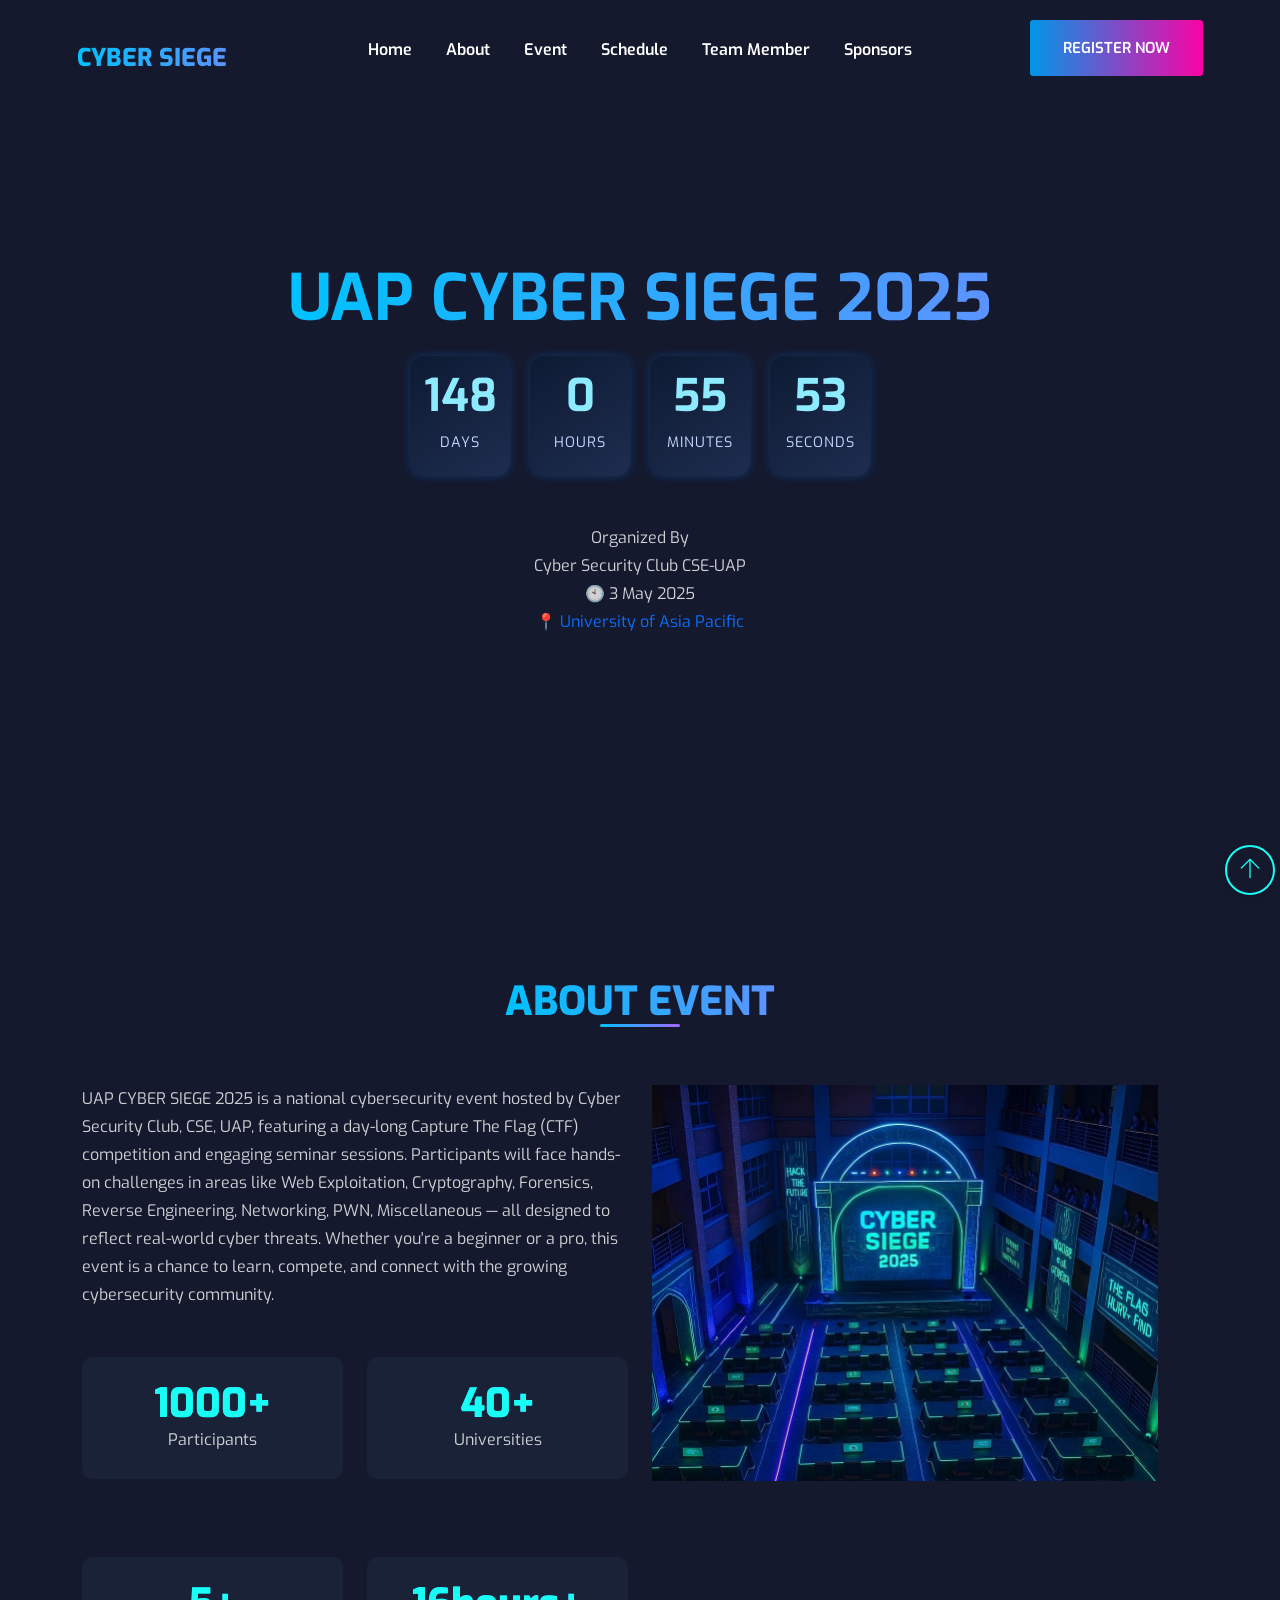
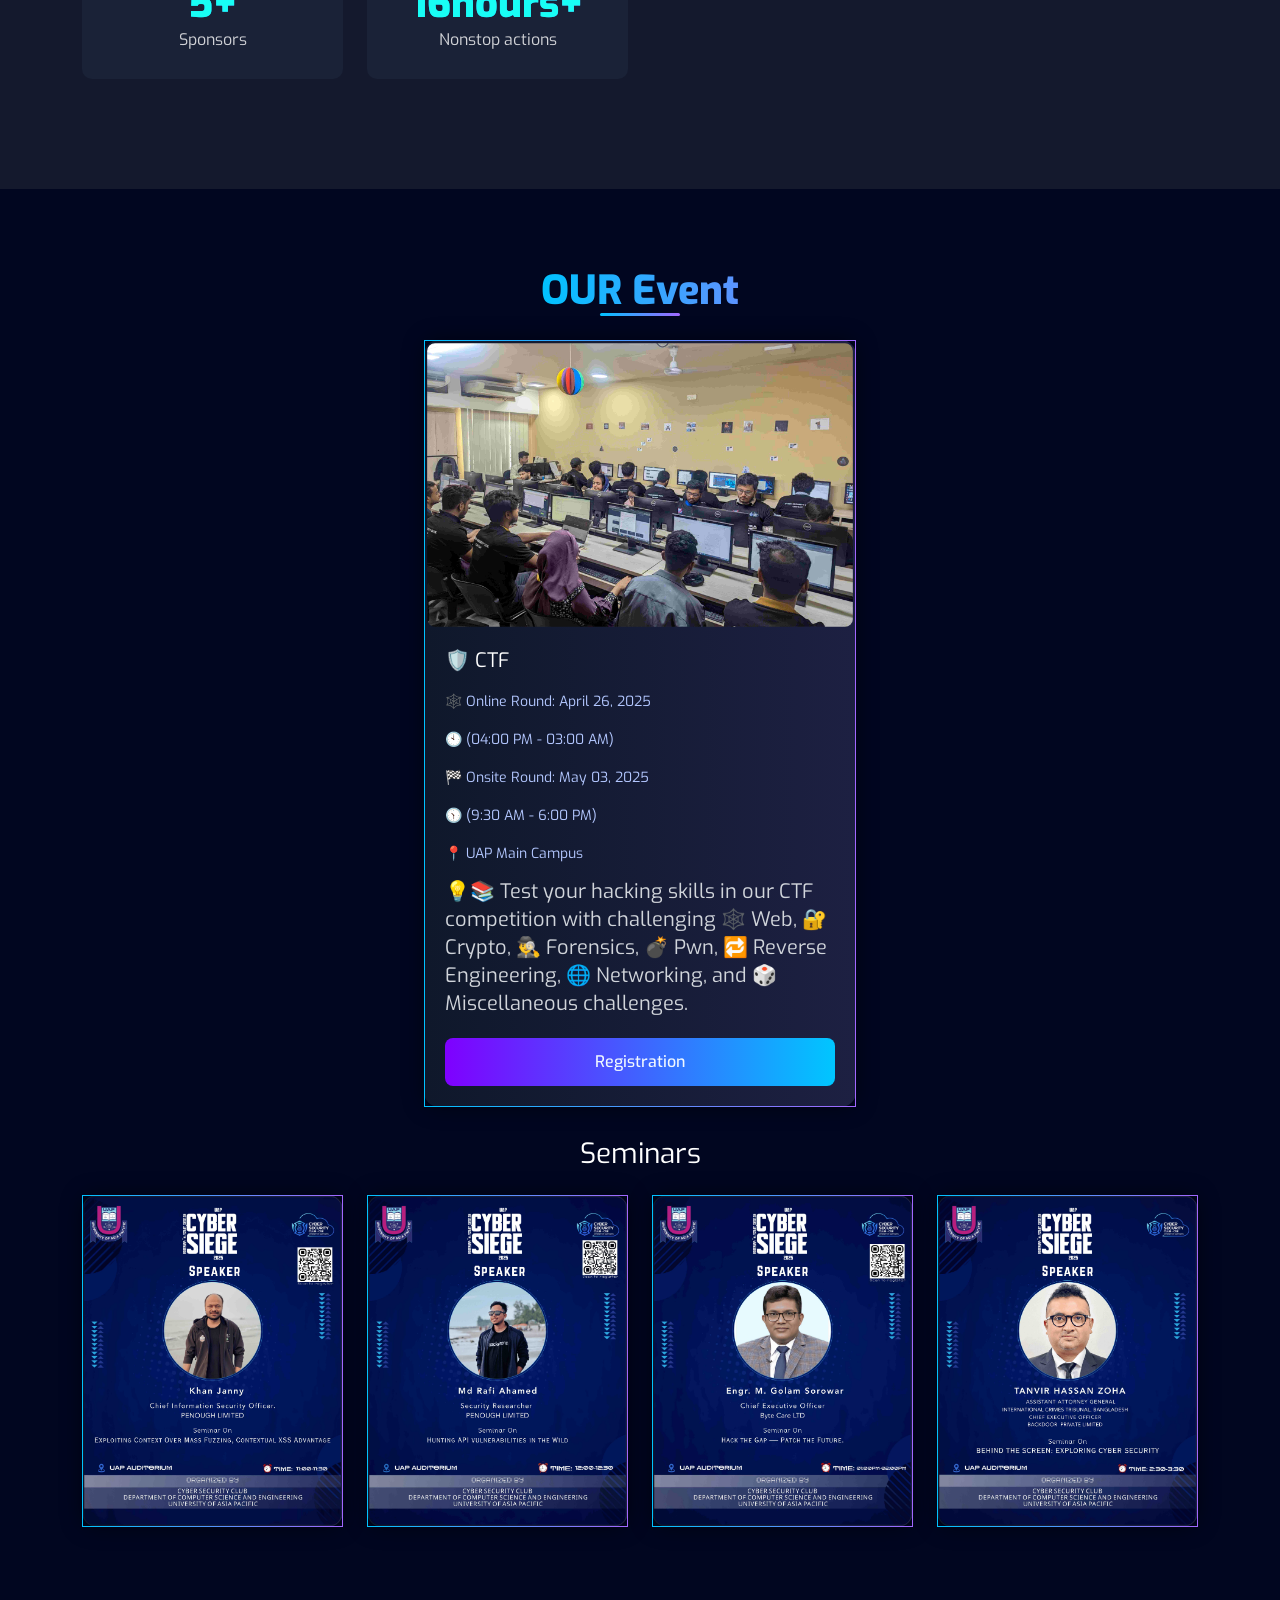
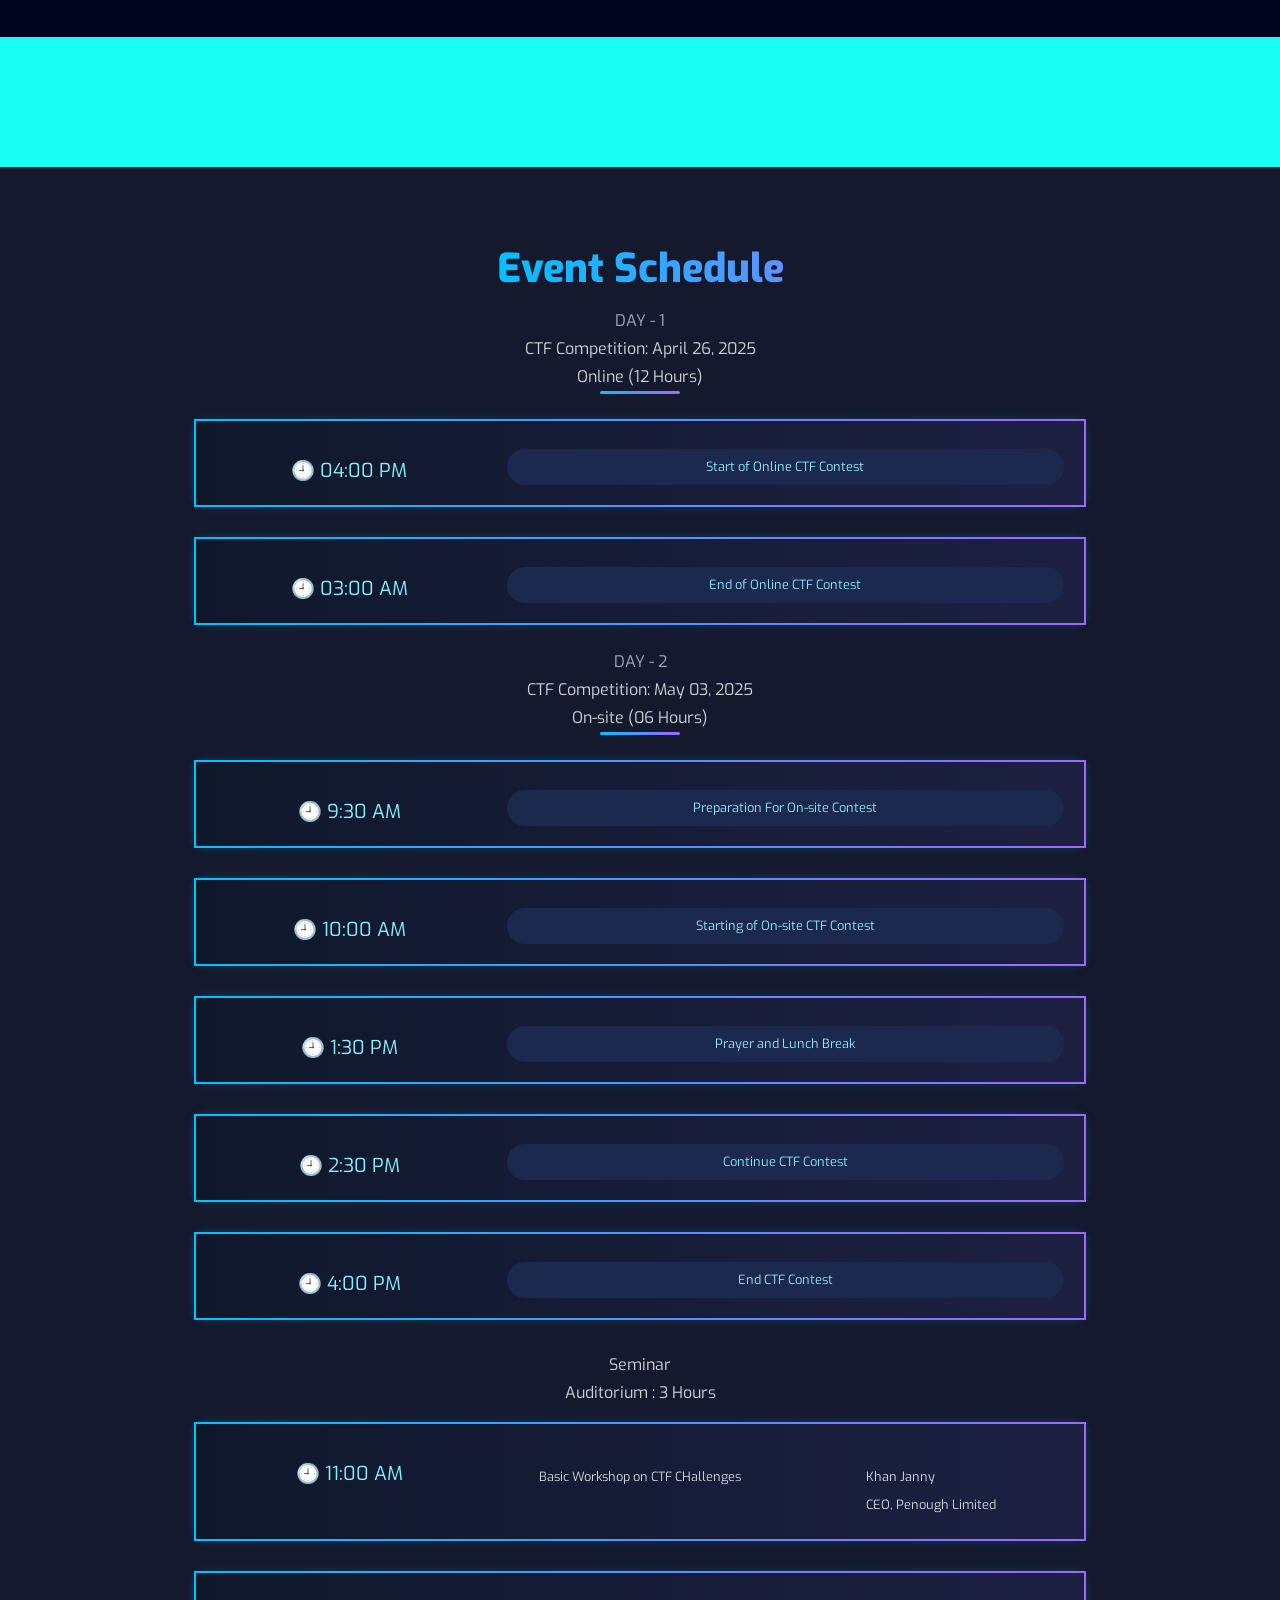
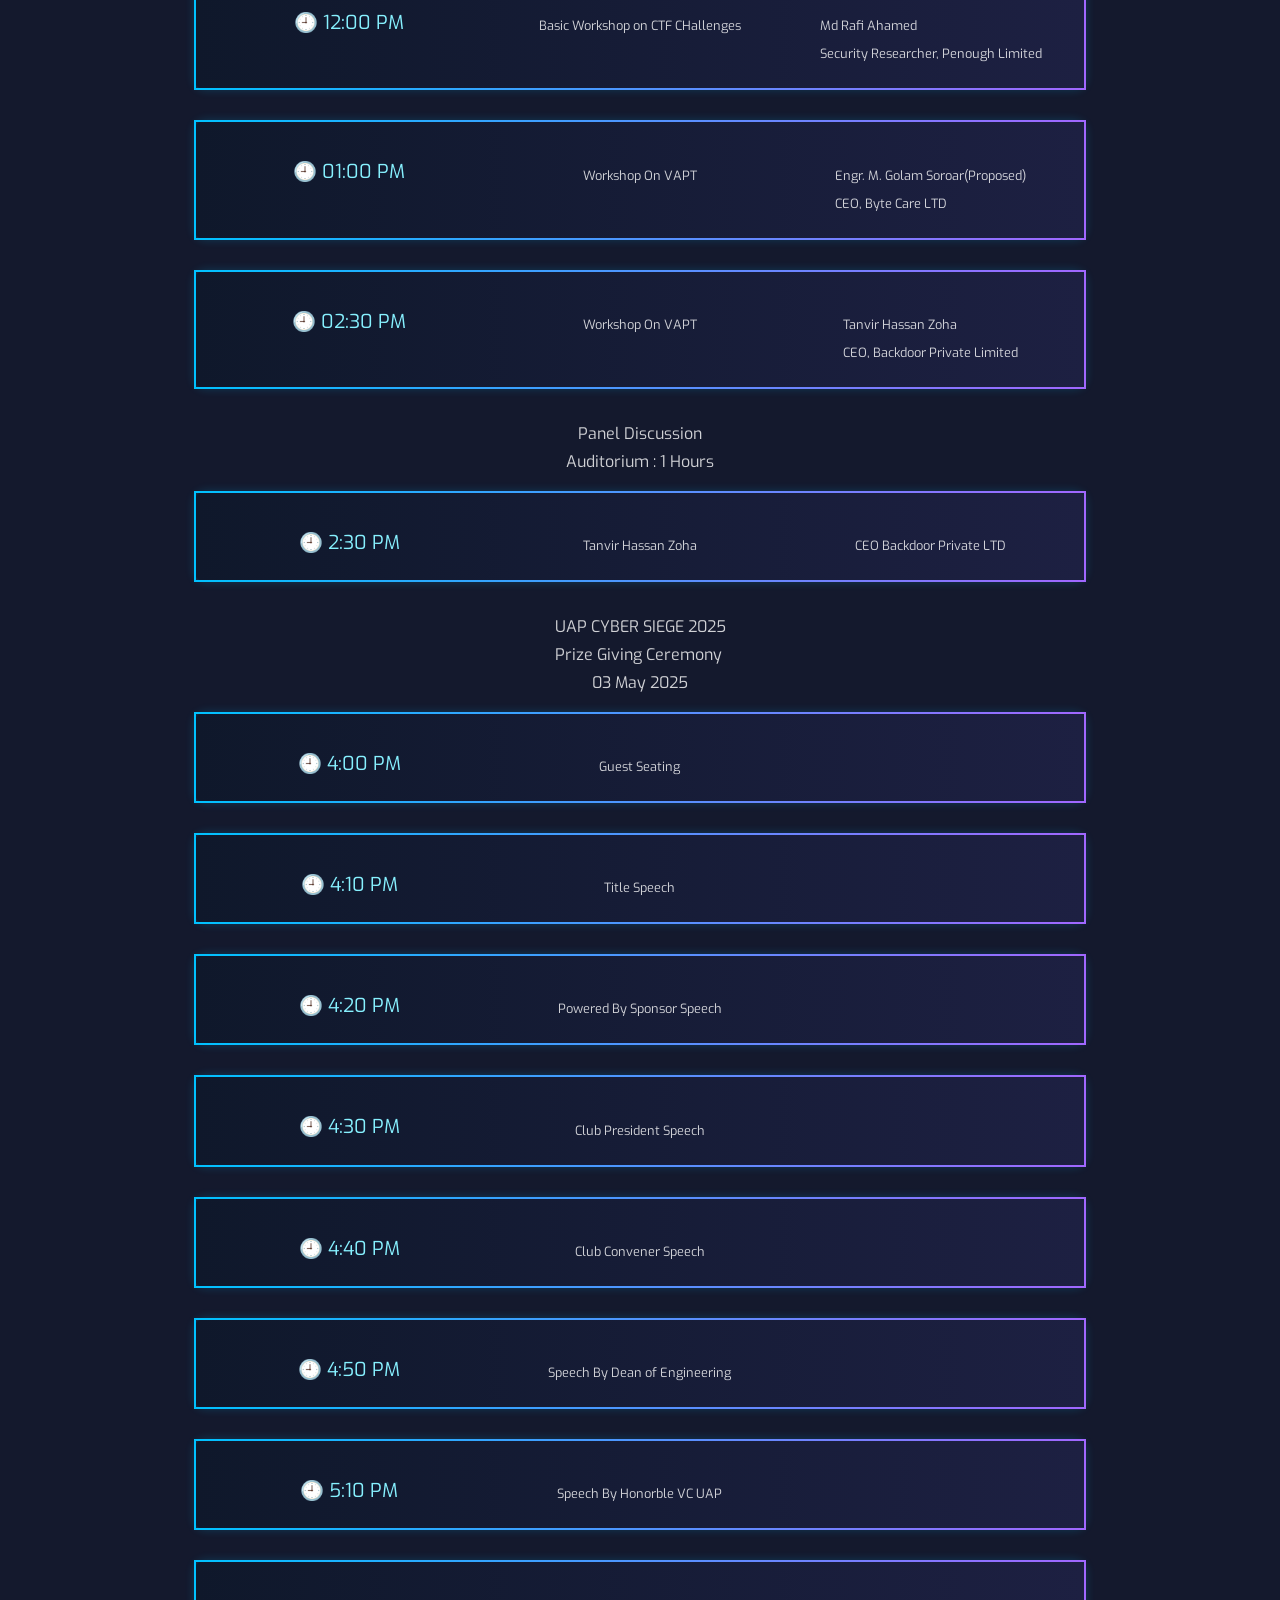
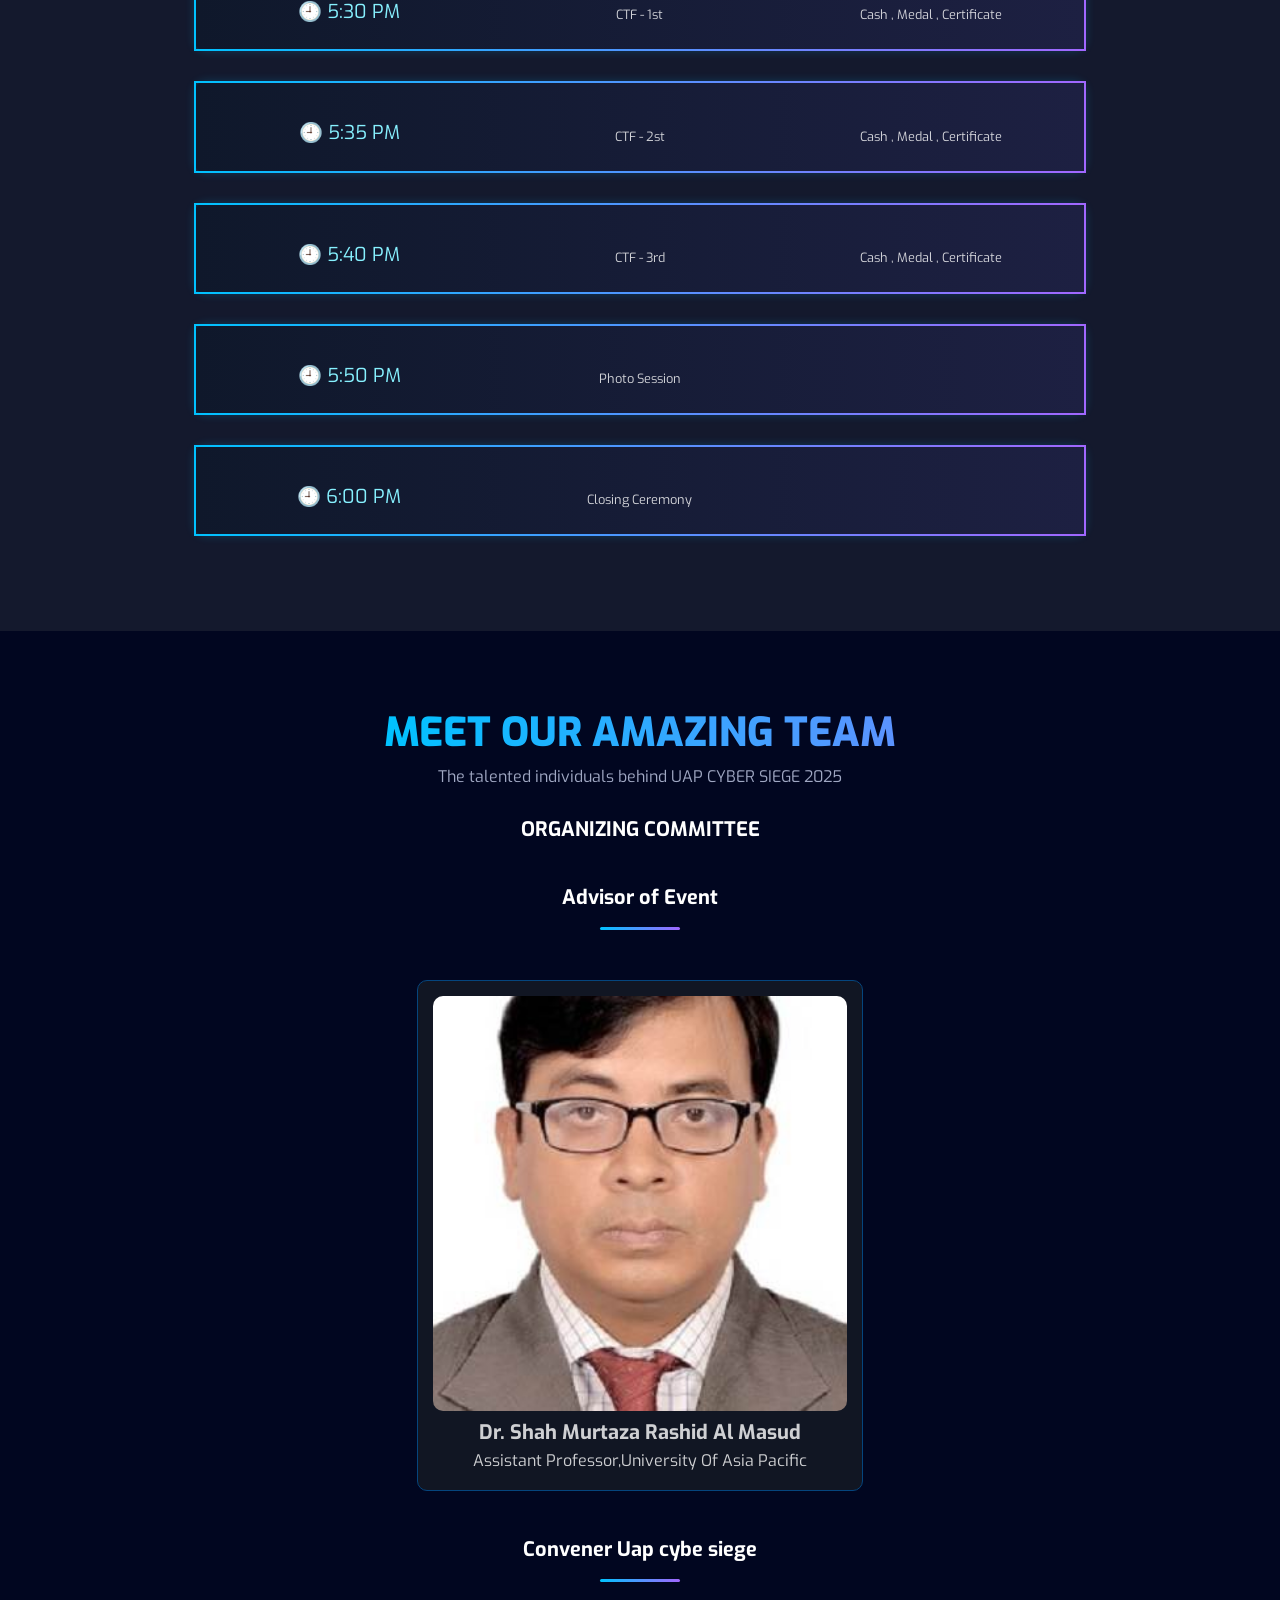
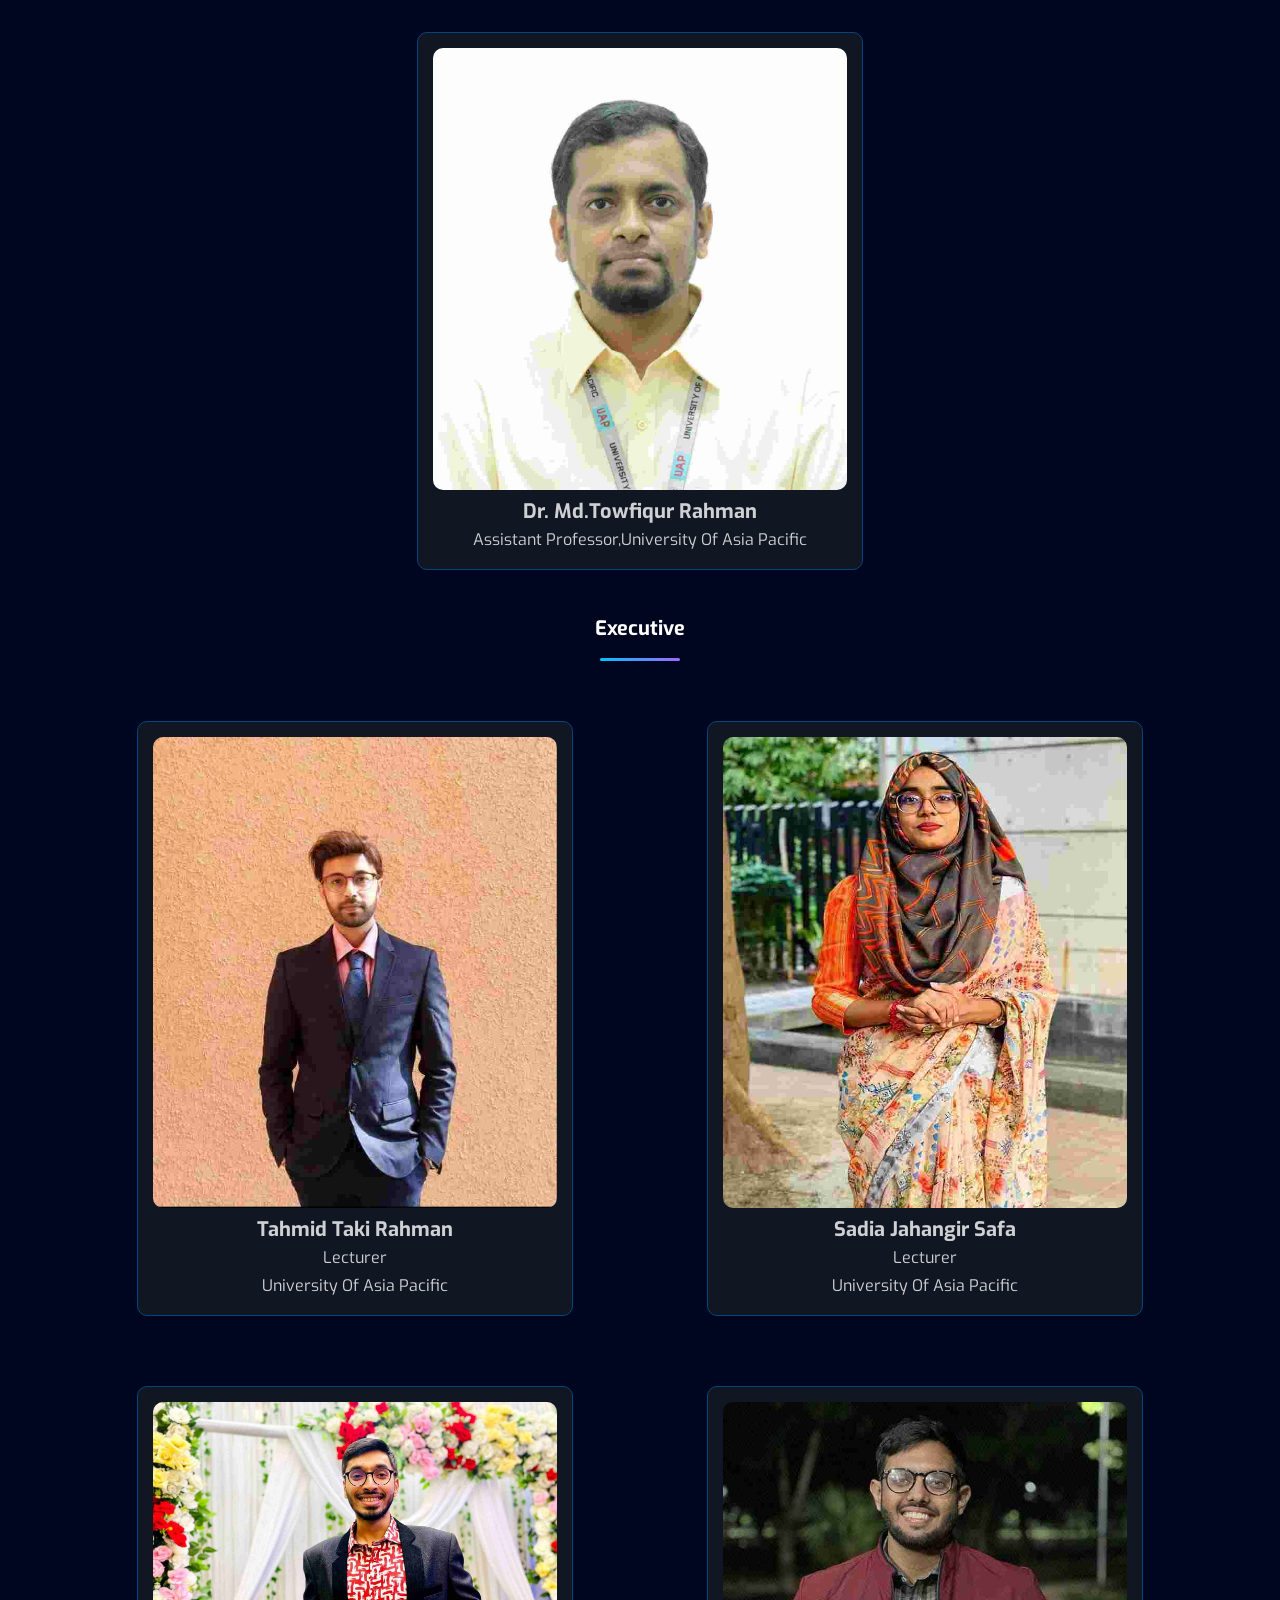
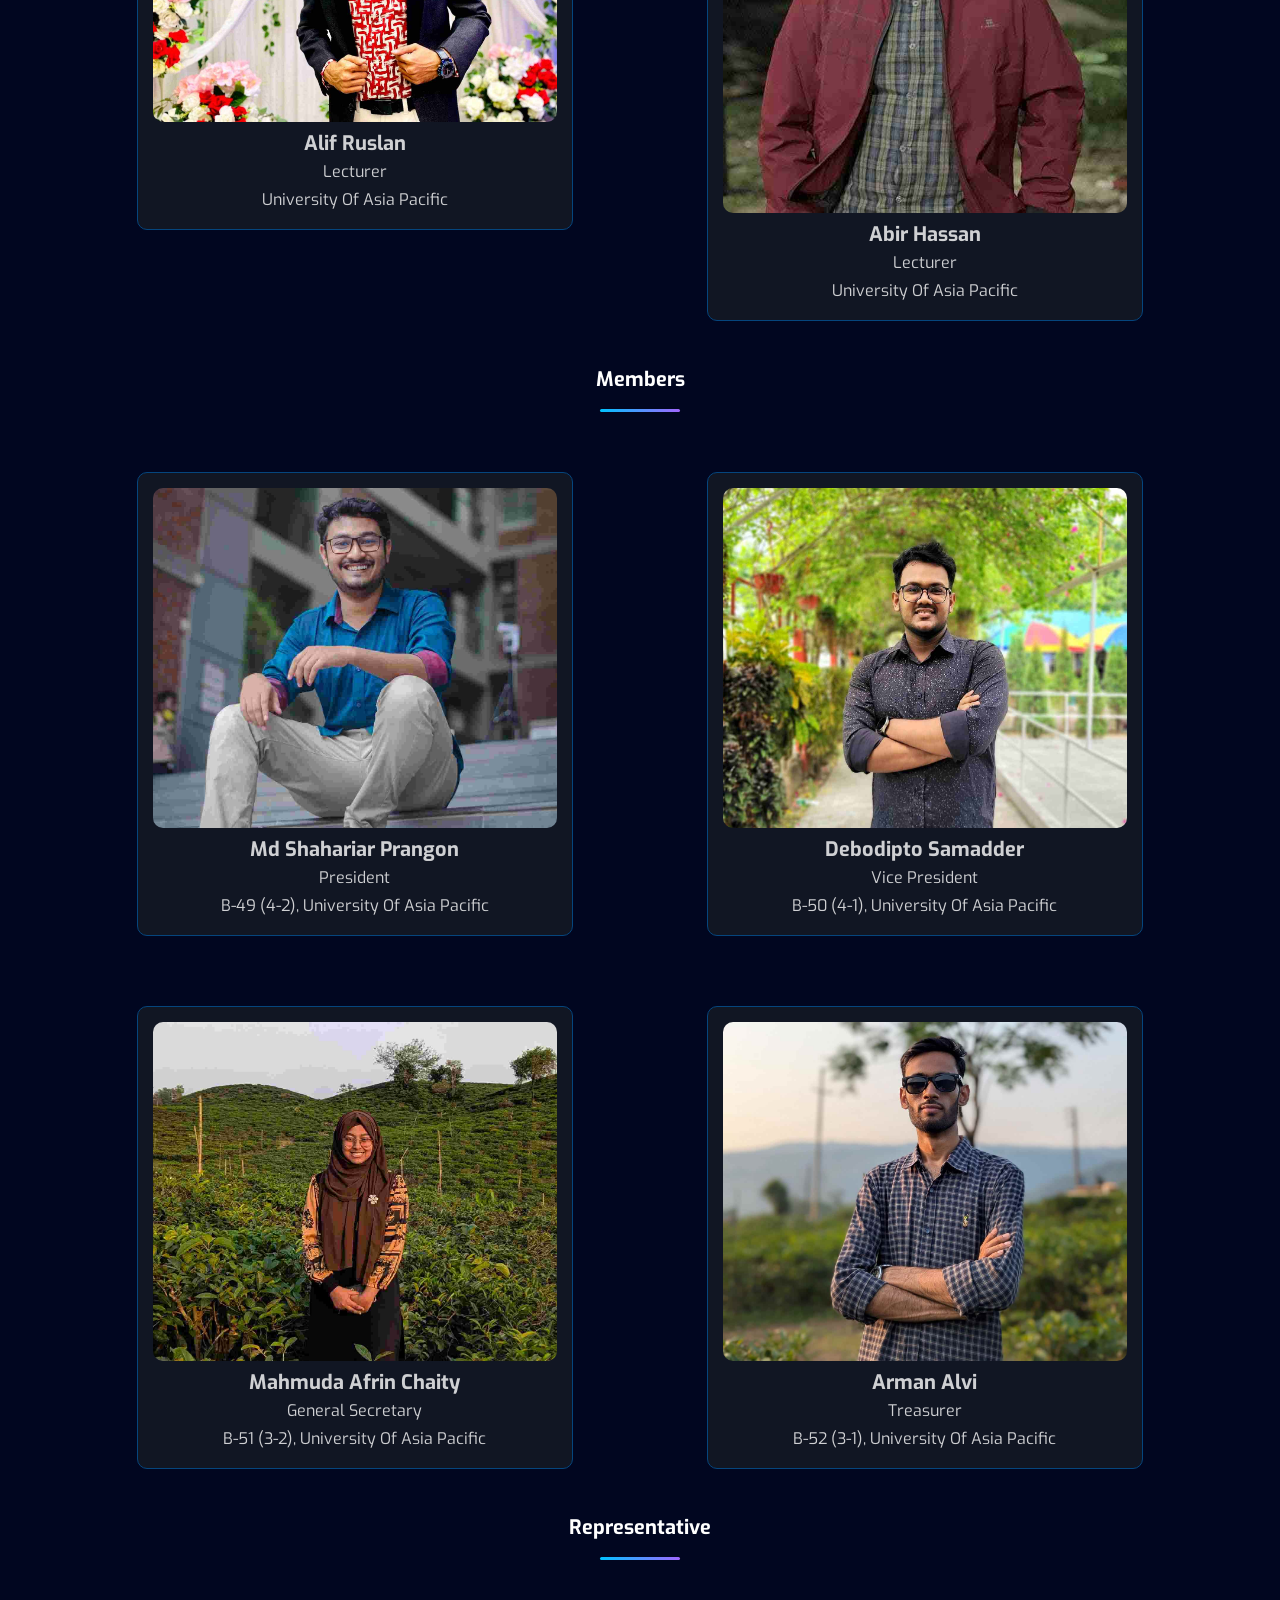
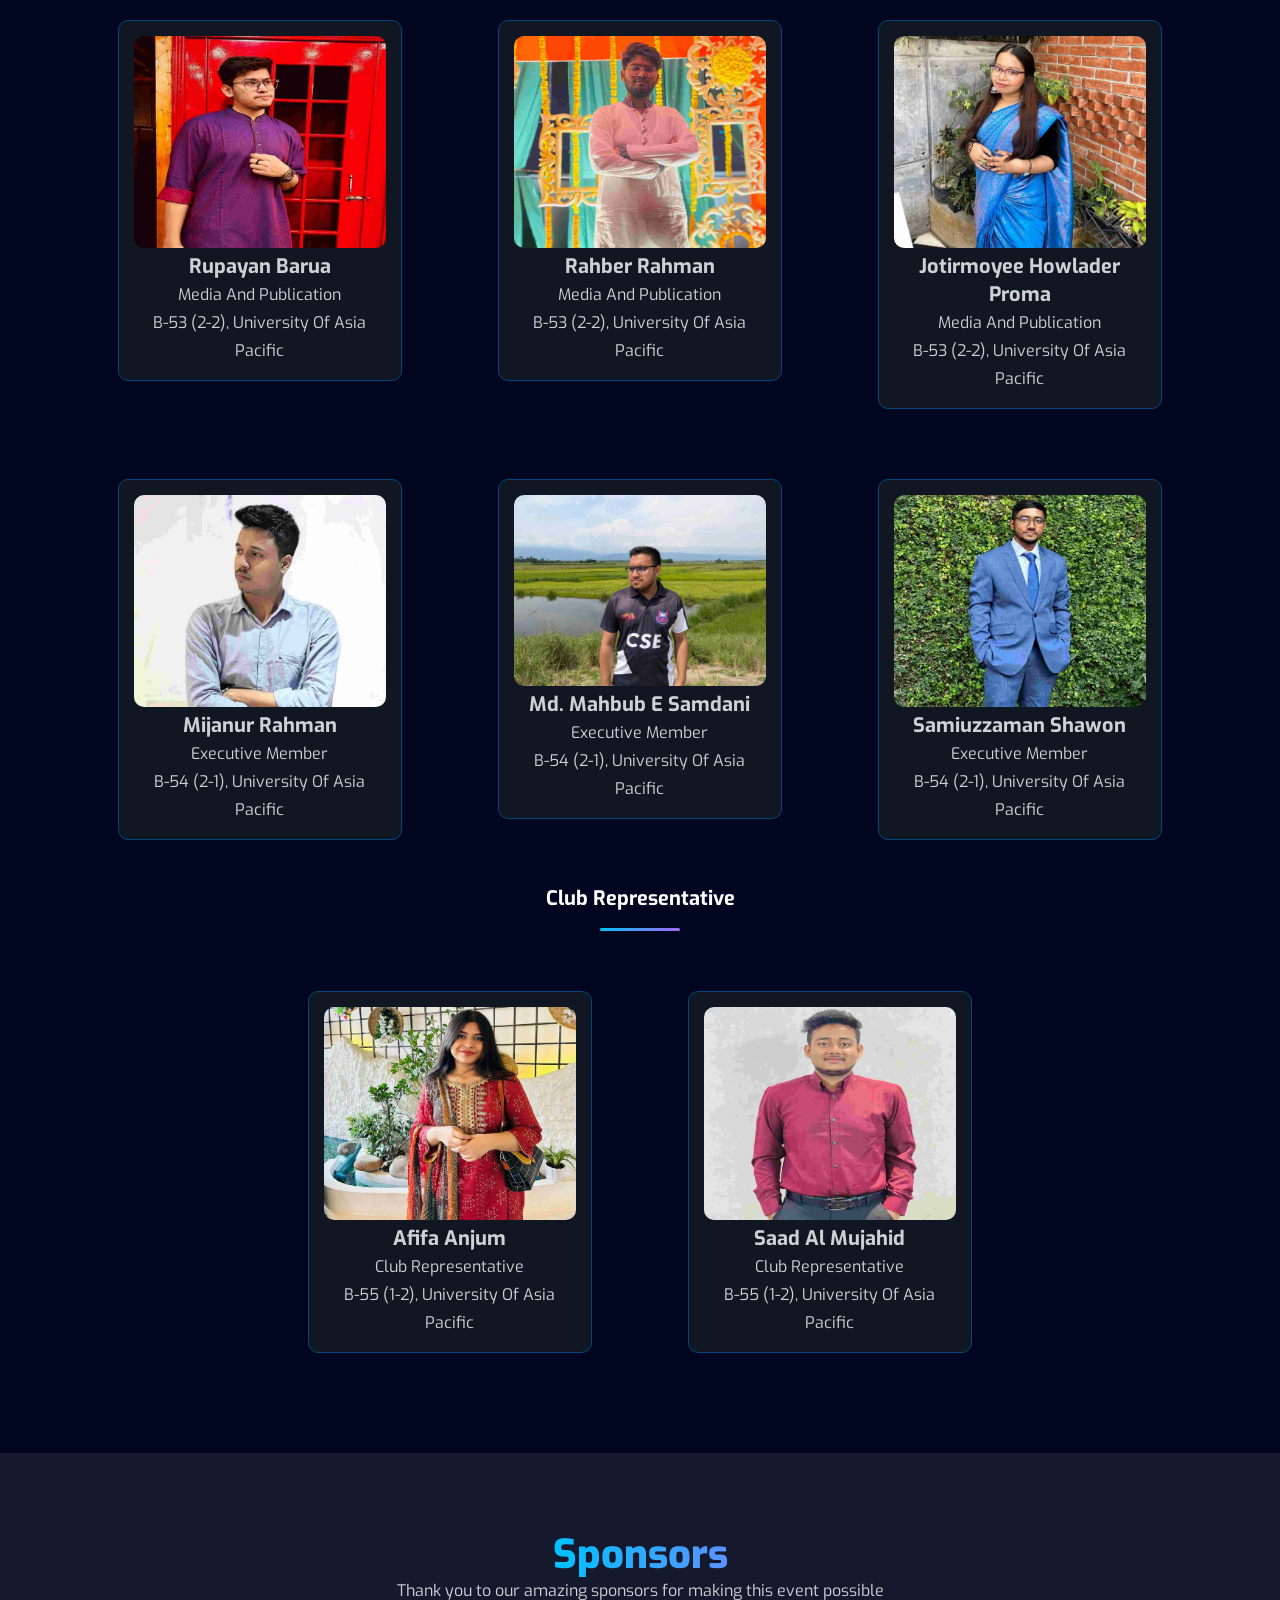
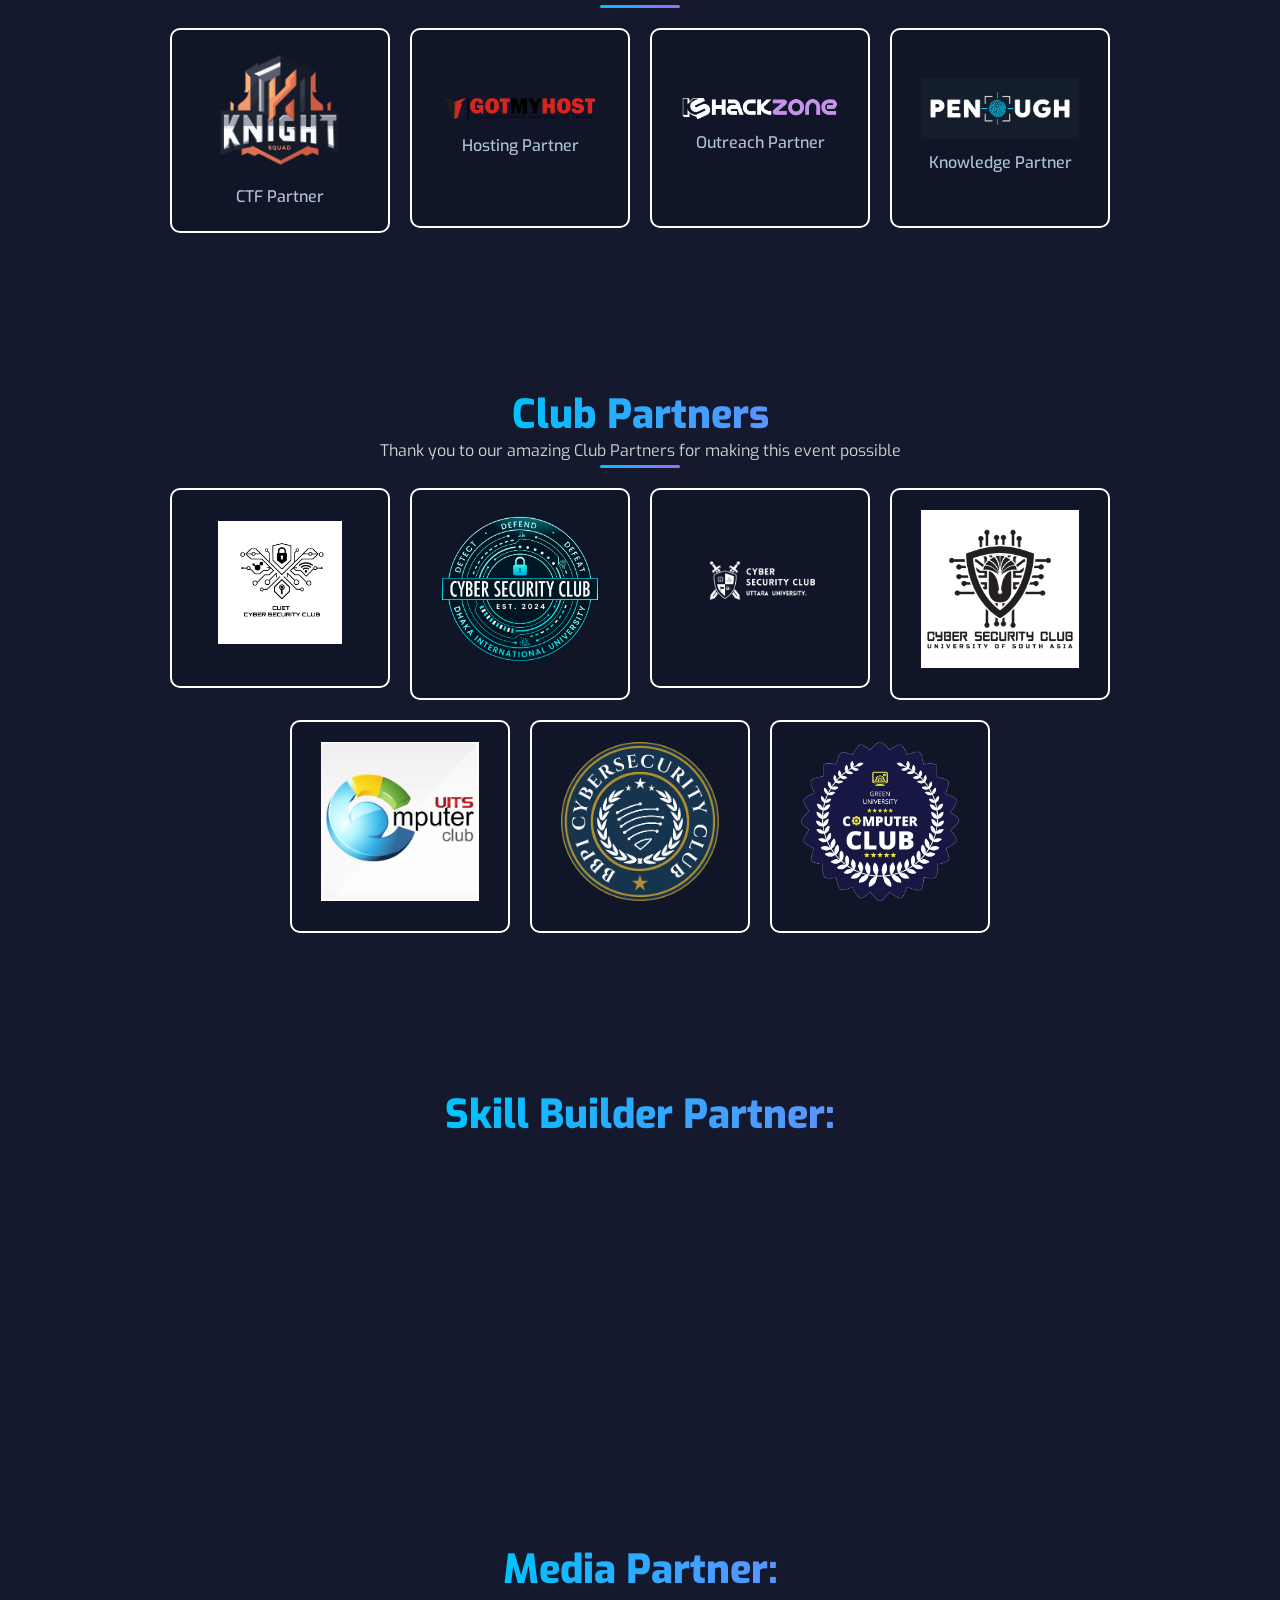
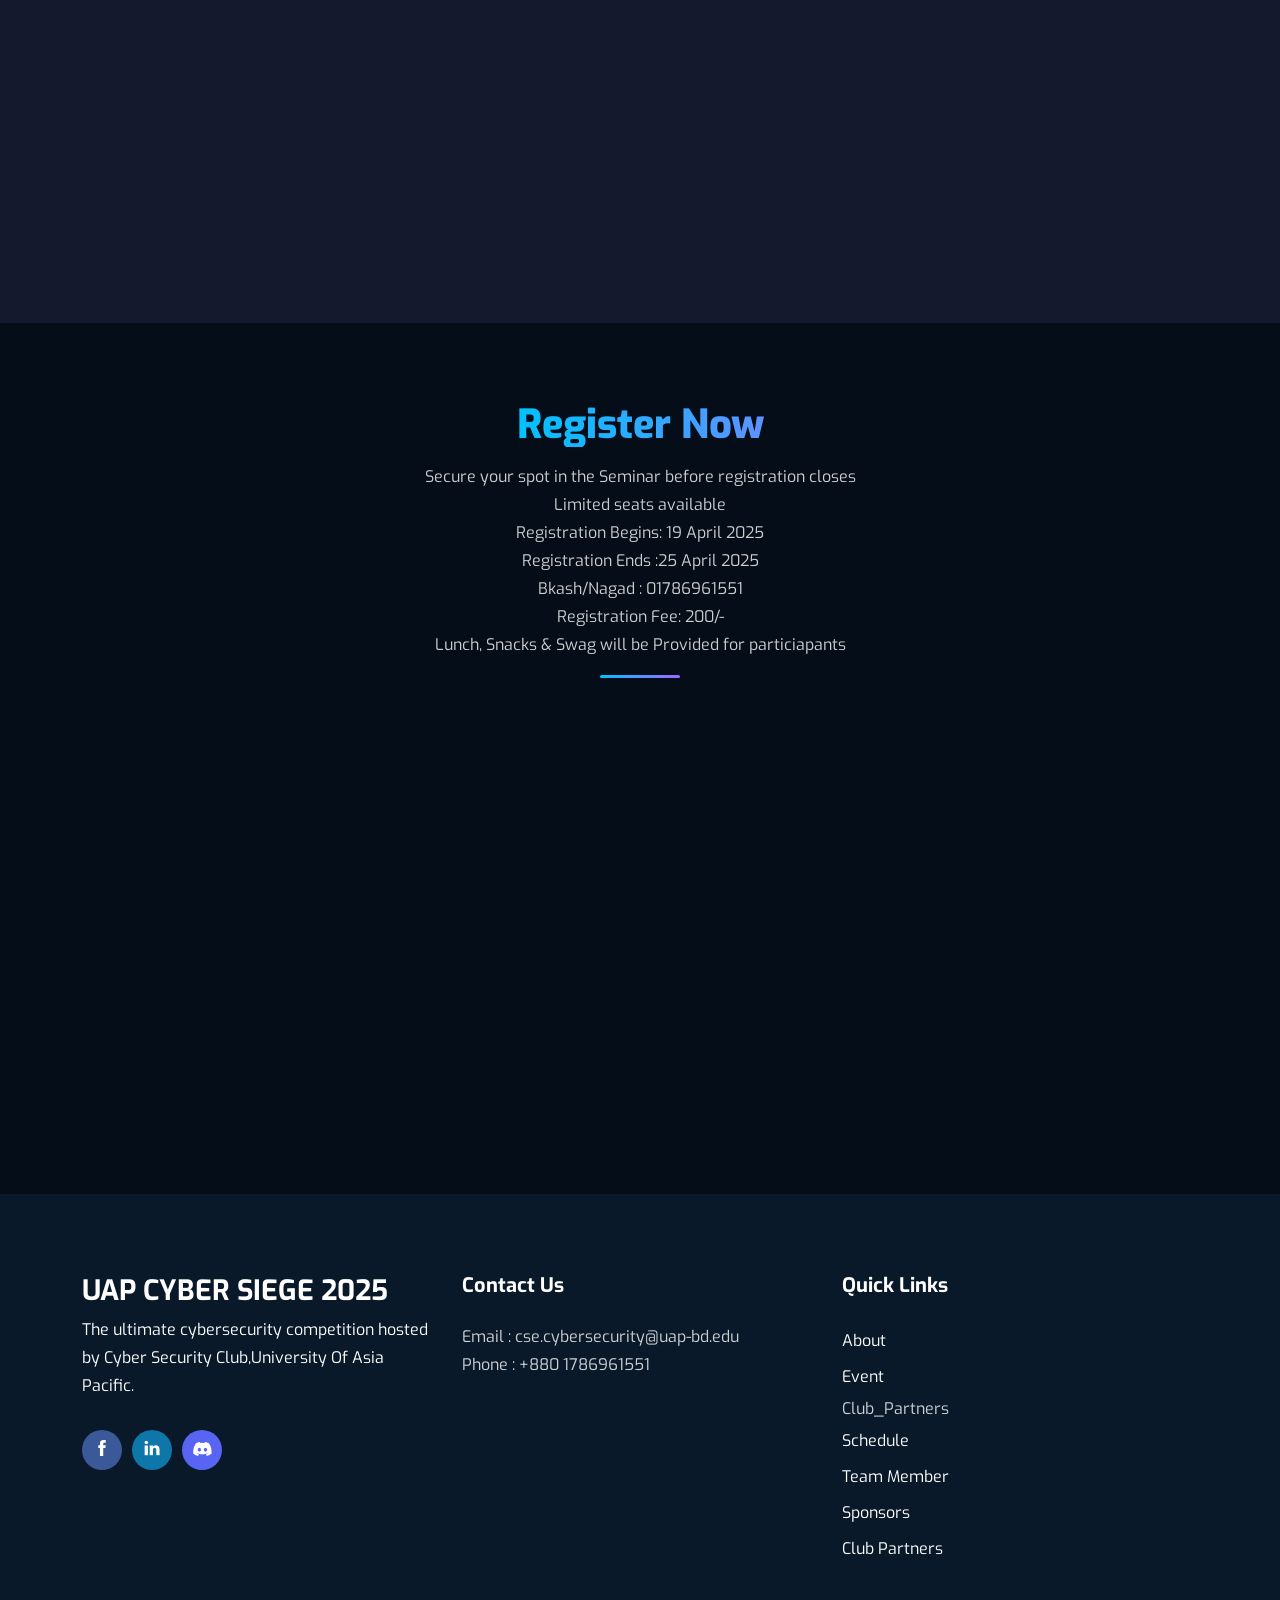
==== commit 9ece4369: "more size decrease" ====
--- a/index.html
+++ b/index.html
@@ -378,7 +378,7 @@
 						data-wow-offset="0">
 						<div class="single_service">
 							<div class="card">
-								<img src="assets/img/6.png" alt="CTF">
+								<img src="assets/img/6.jpg" alt="CTF">
 						</div>
 					
 					
@@ -390,7 +390,7 @@
 								data-wow-offset="0">
 								<div class="single_service">
 									<div class="card">
-										<img src="assets/img/7.png" alt="CTF">
+										<img src="assets/img/7.jpg" alt="CTF">
 										
 									</div>
 									
@@ -401,7 +401,7 @@
 								data-wow-offset="0">
 								<div class="single_service">
 									<div class="card">
-										<img src="assets/img/8.png" alt="CTF">
+										<img src="assets/img/8.jpg" alt="CTF">
 										
 									</div>
 							
@@ -414,7 +414,7 @@
 								data-wow-offset="0">
 								<div class="single_service">
 									<div class="card">
-										<img src="assets/img/5.png" alt="CTF">
+										<img src="assets/img/5.jpg" alt="CTF">
 							
 									</div>
 							
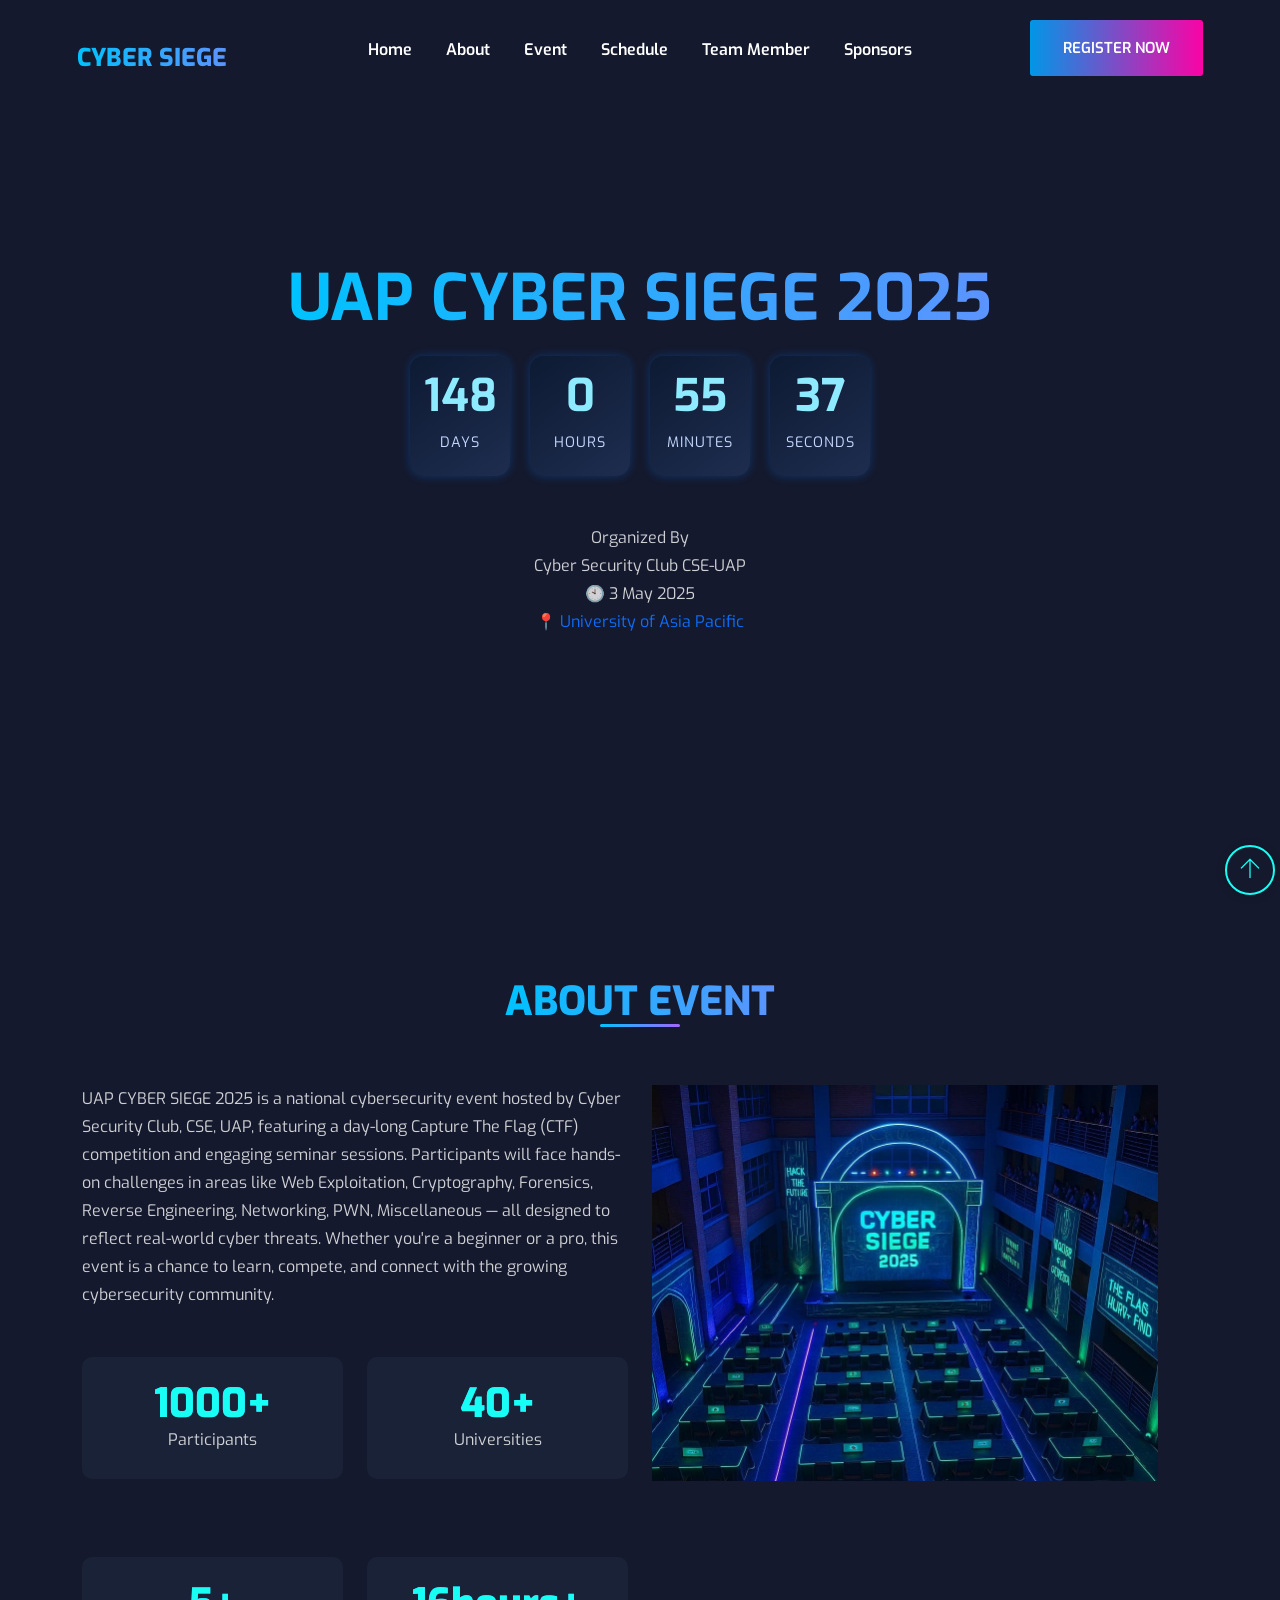
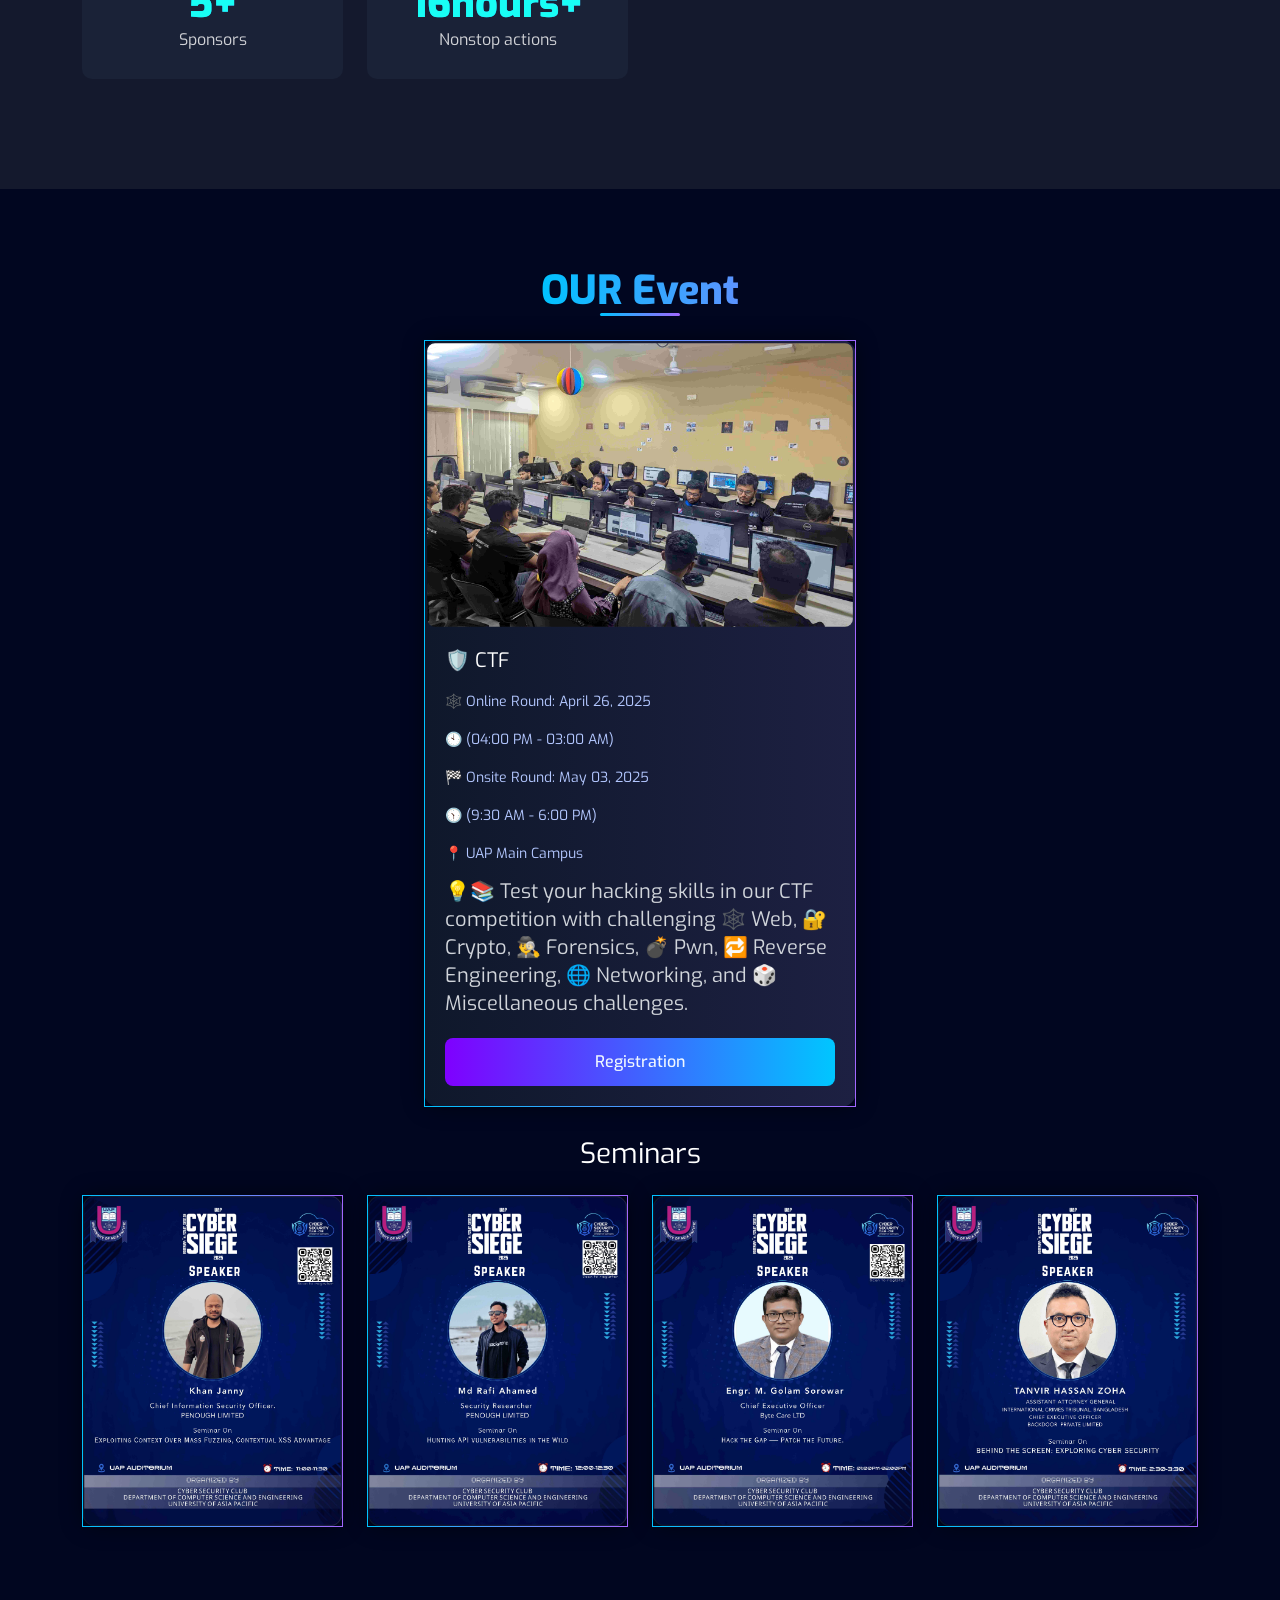
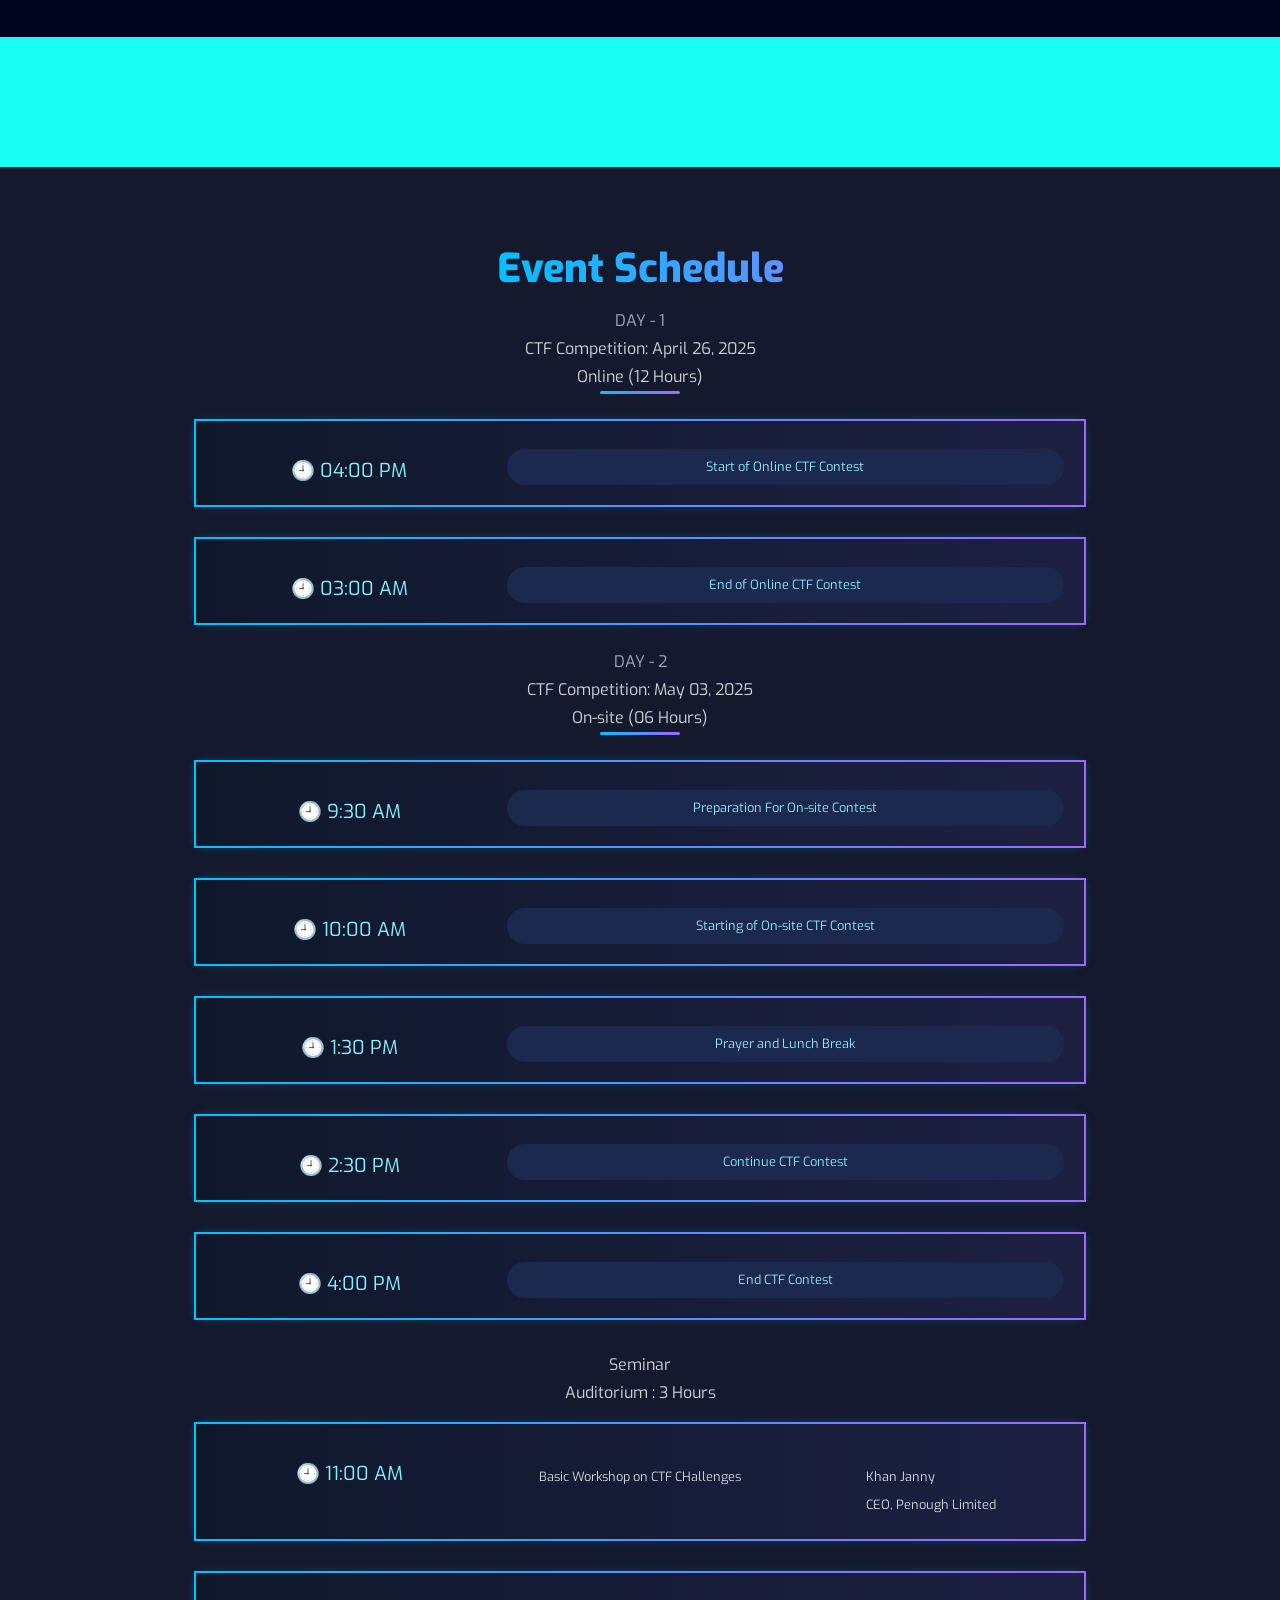
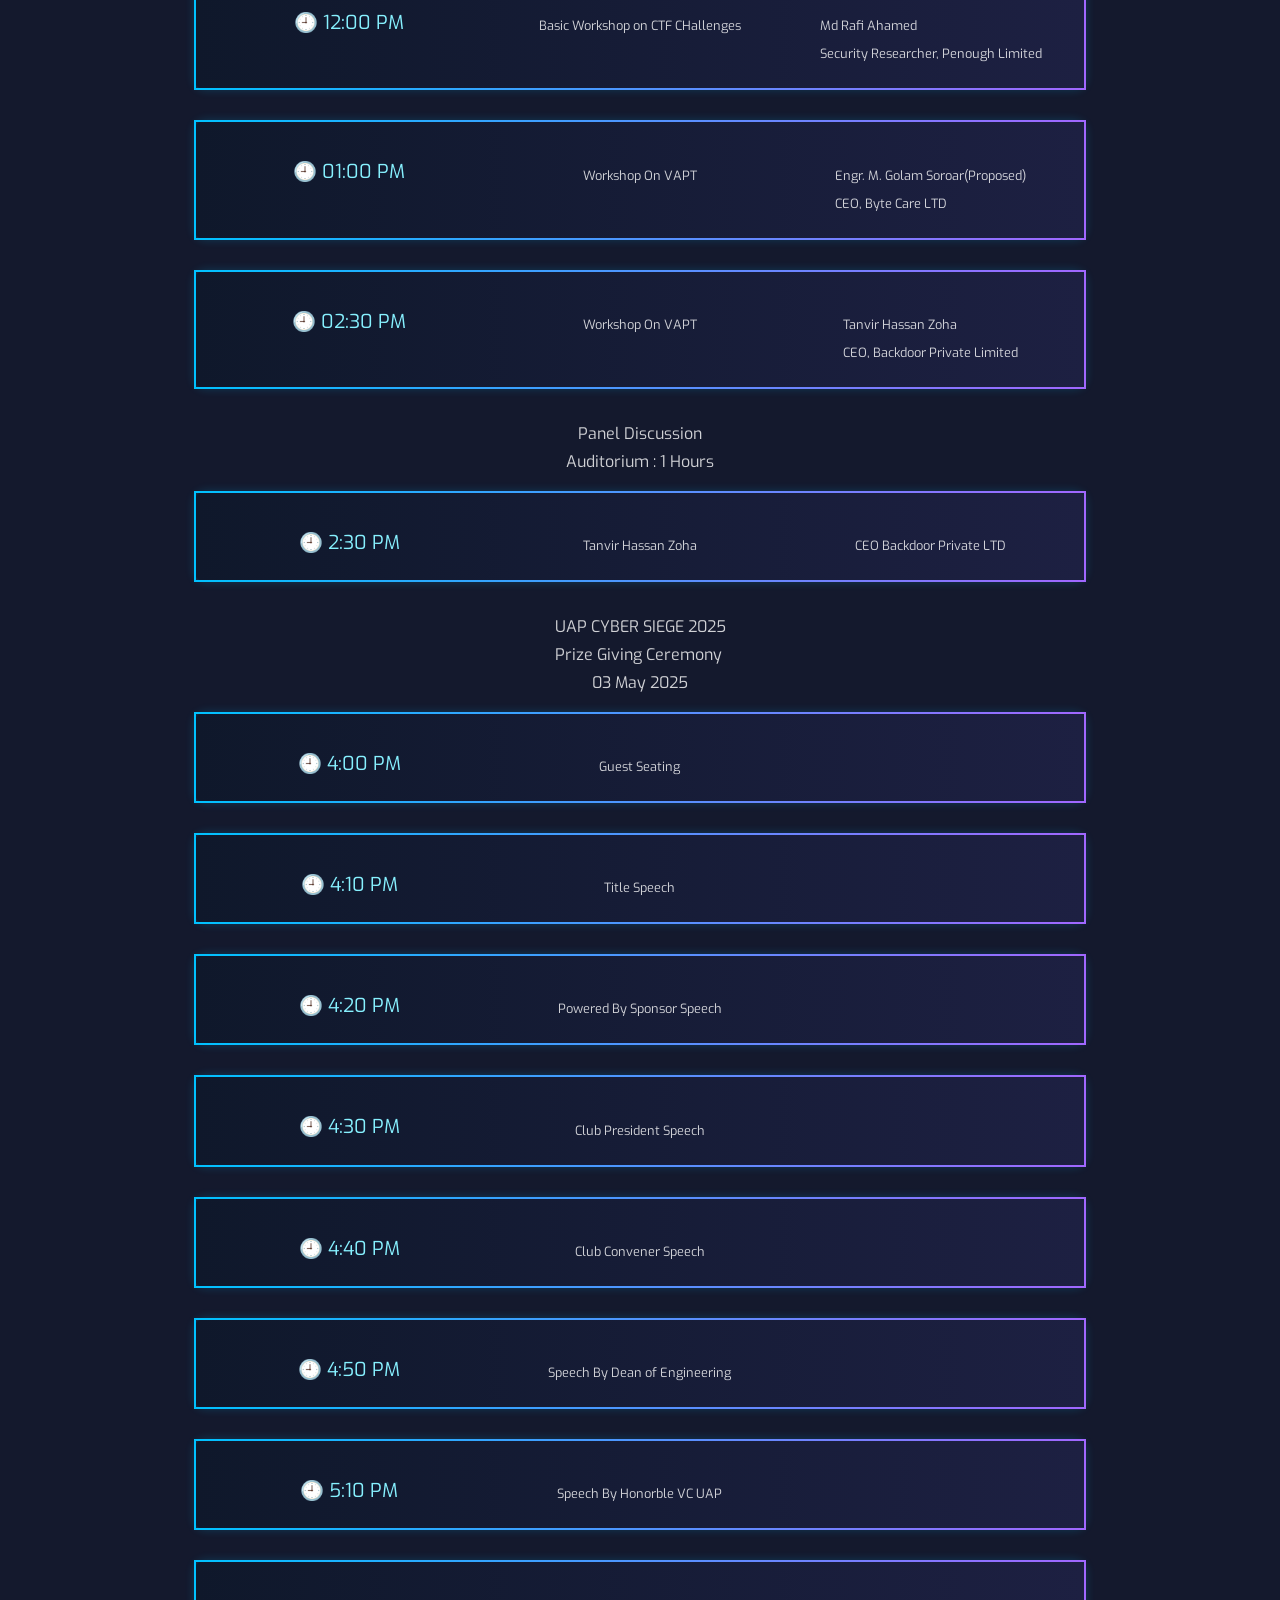
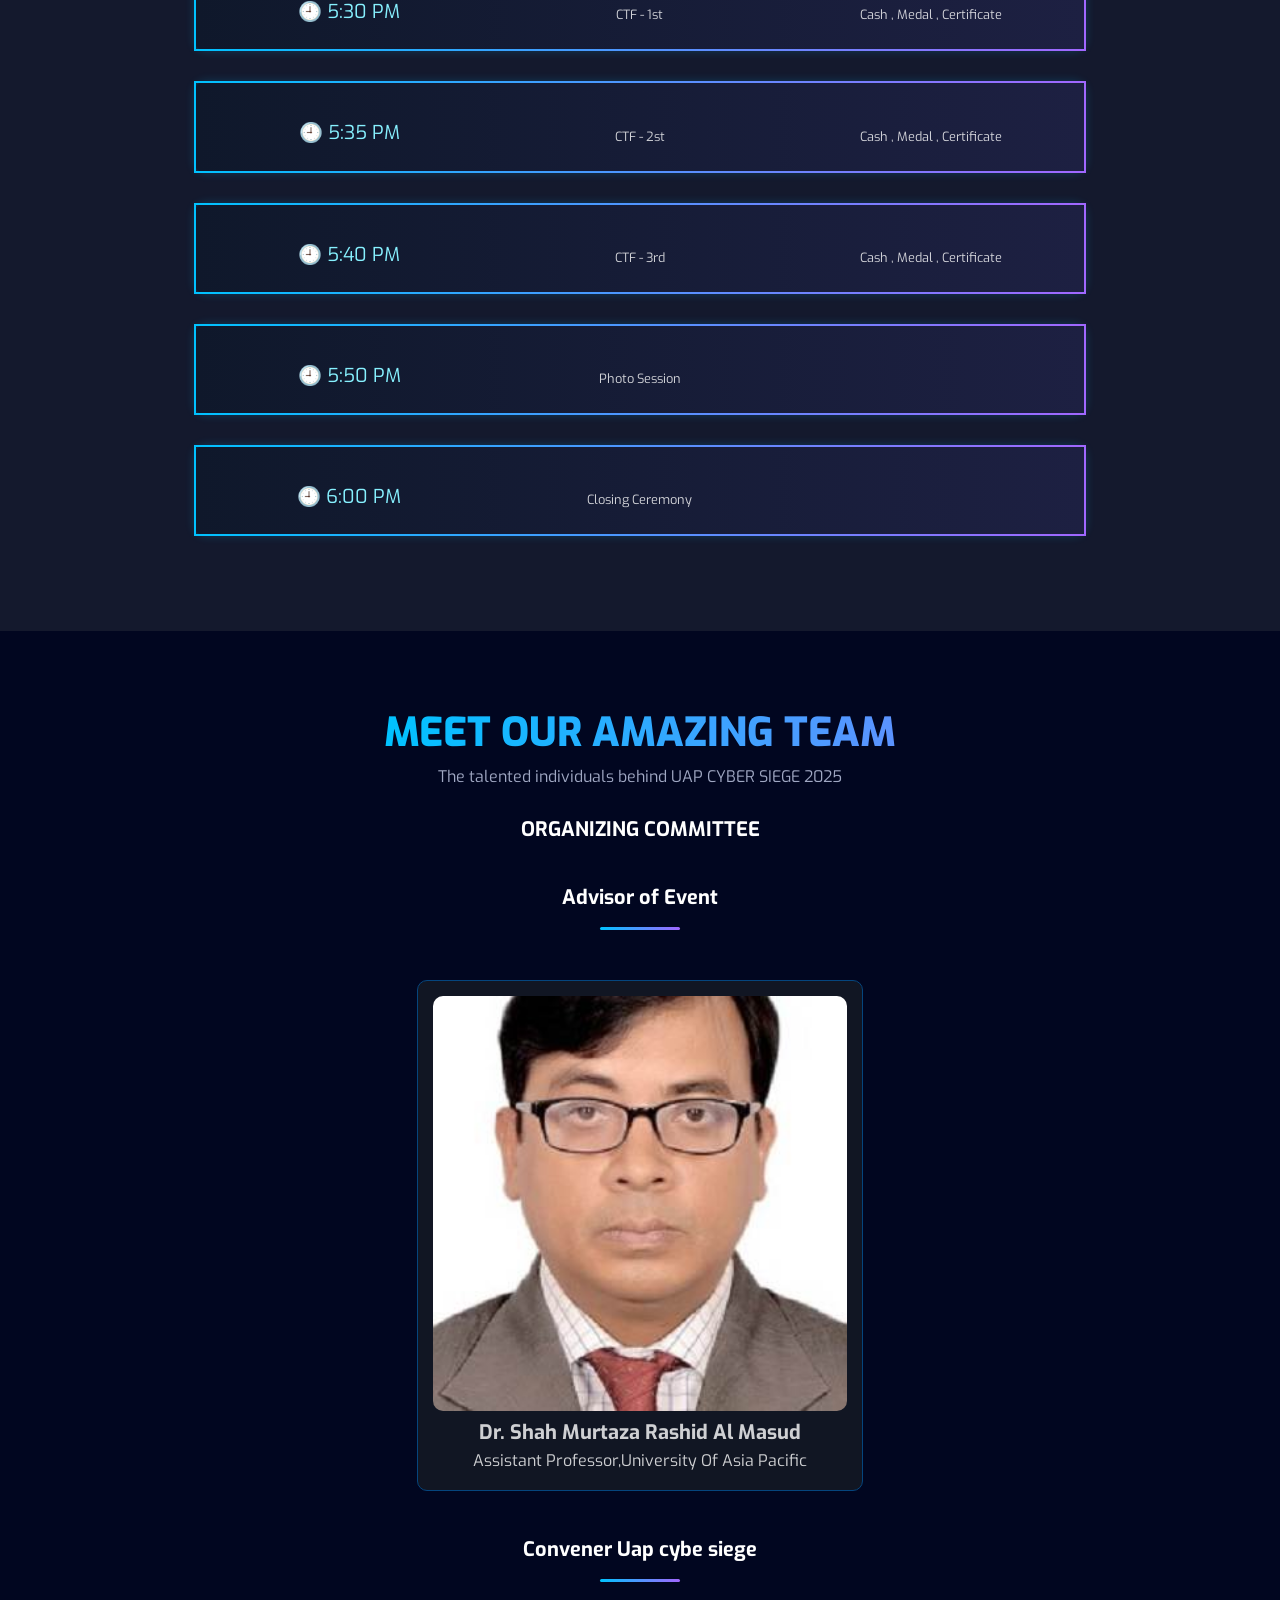
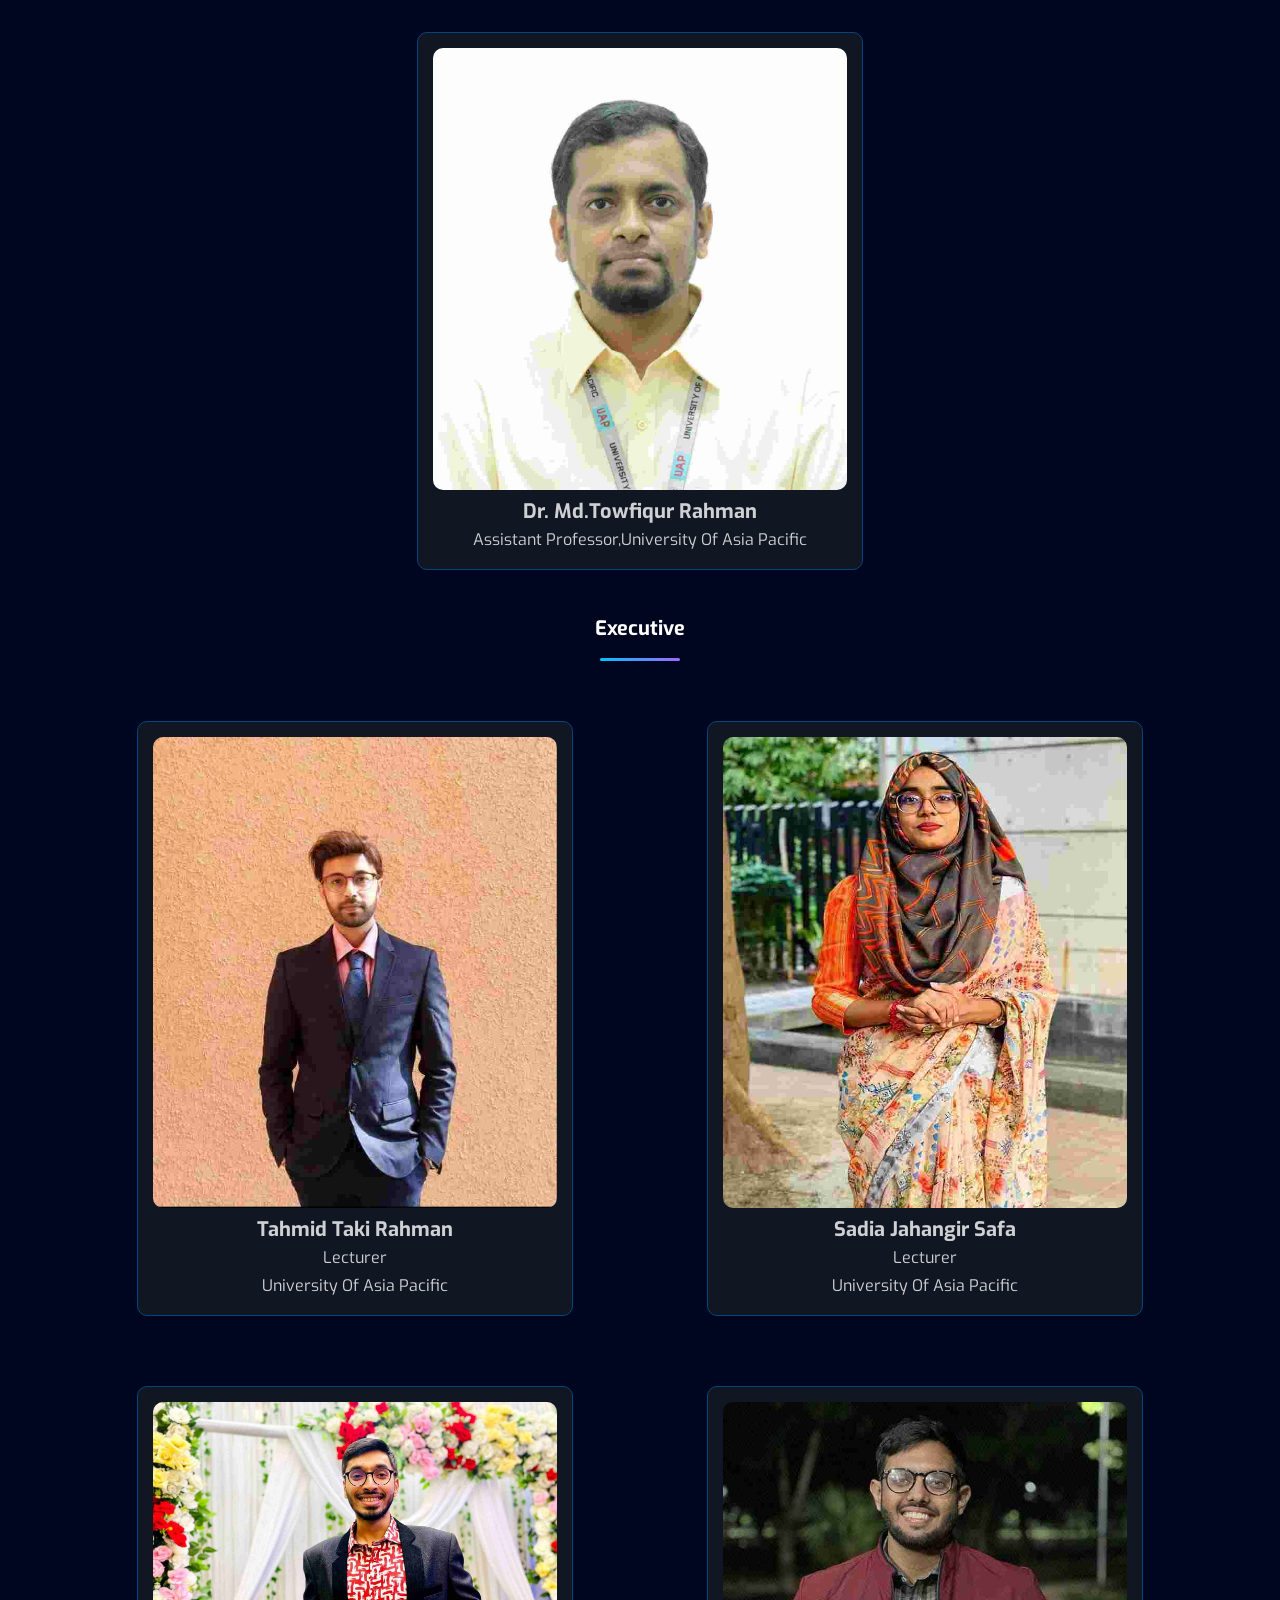
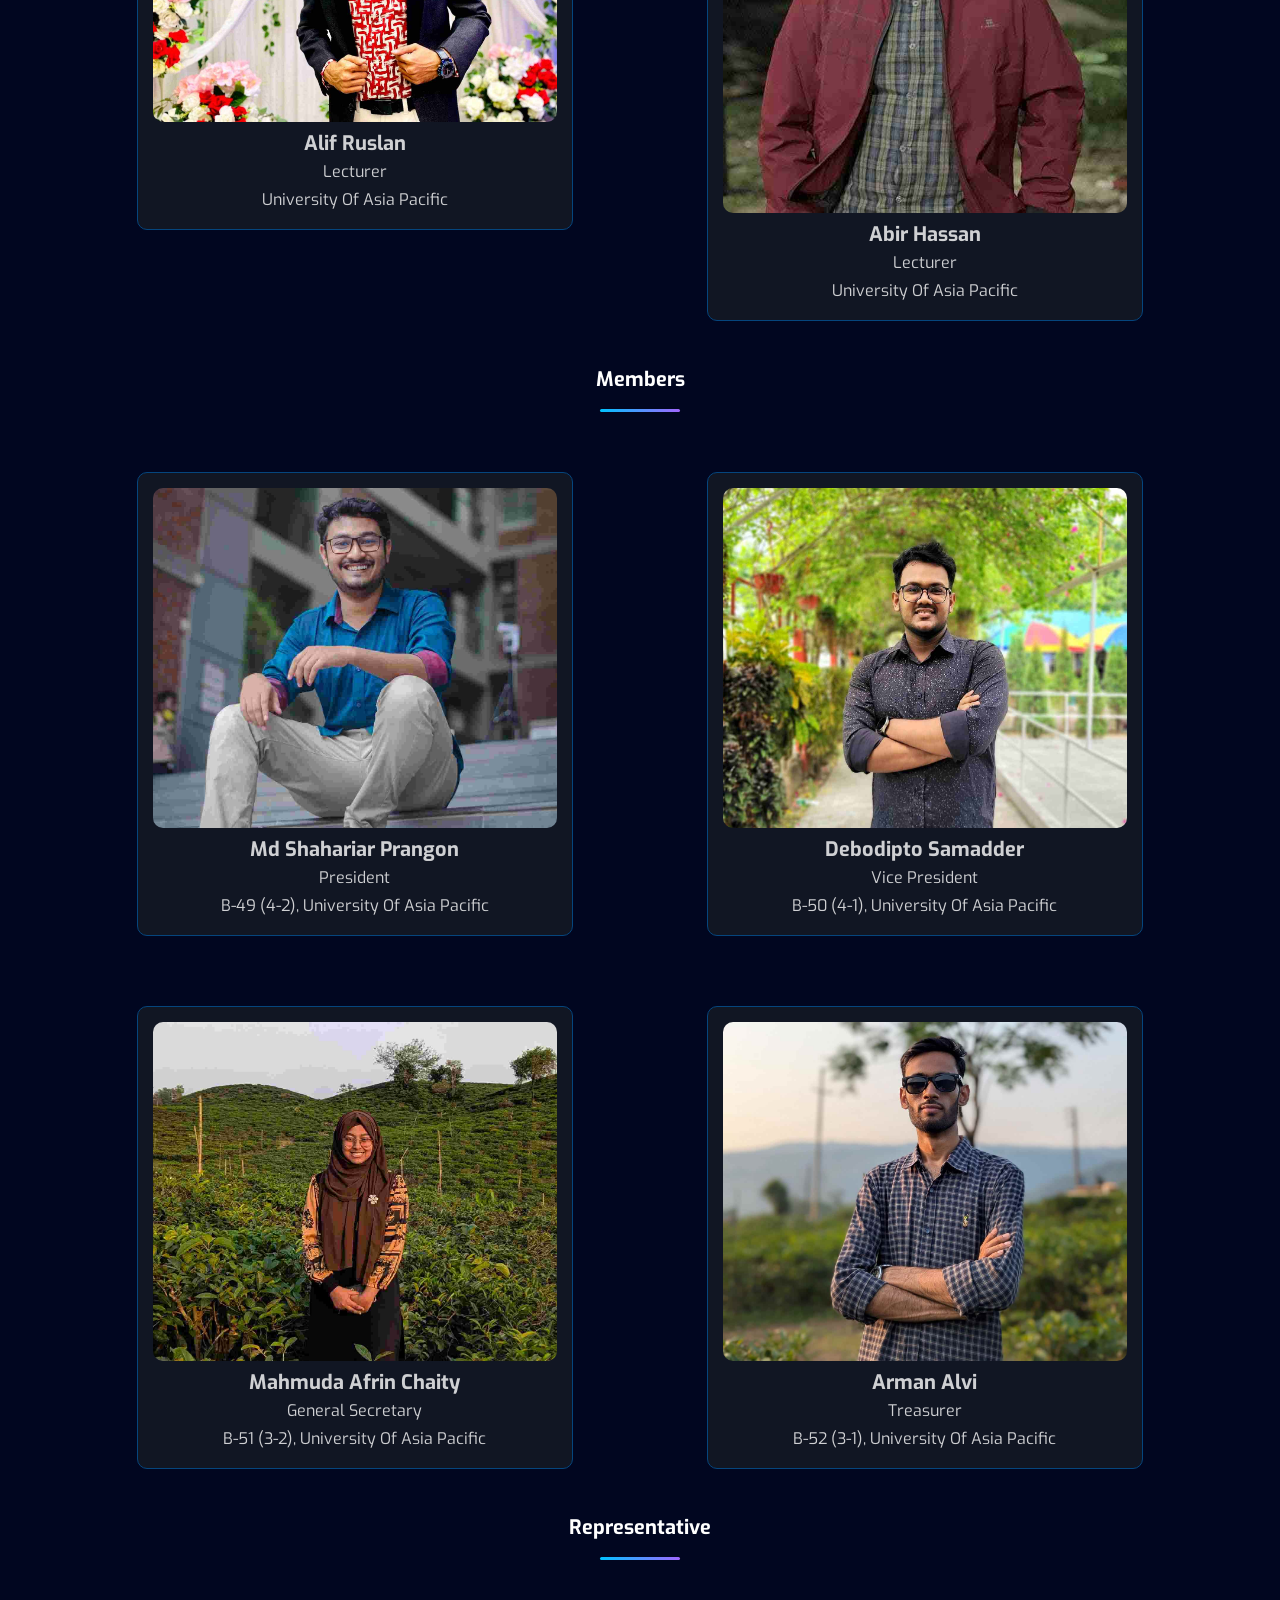
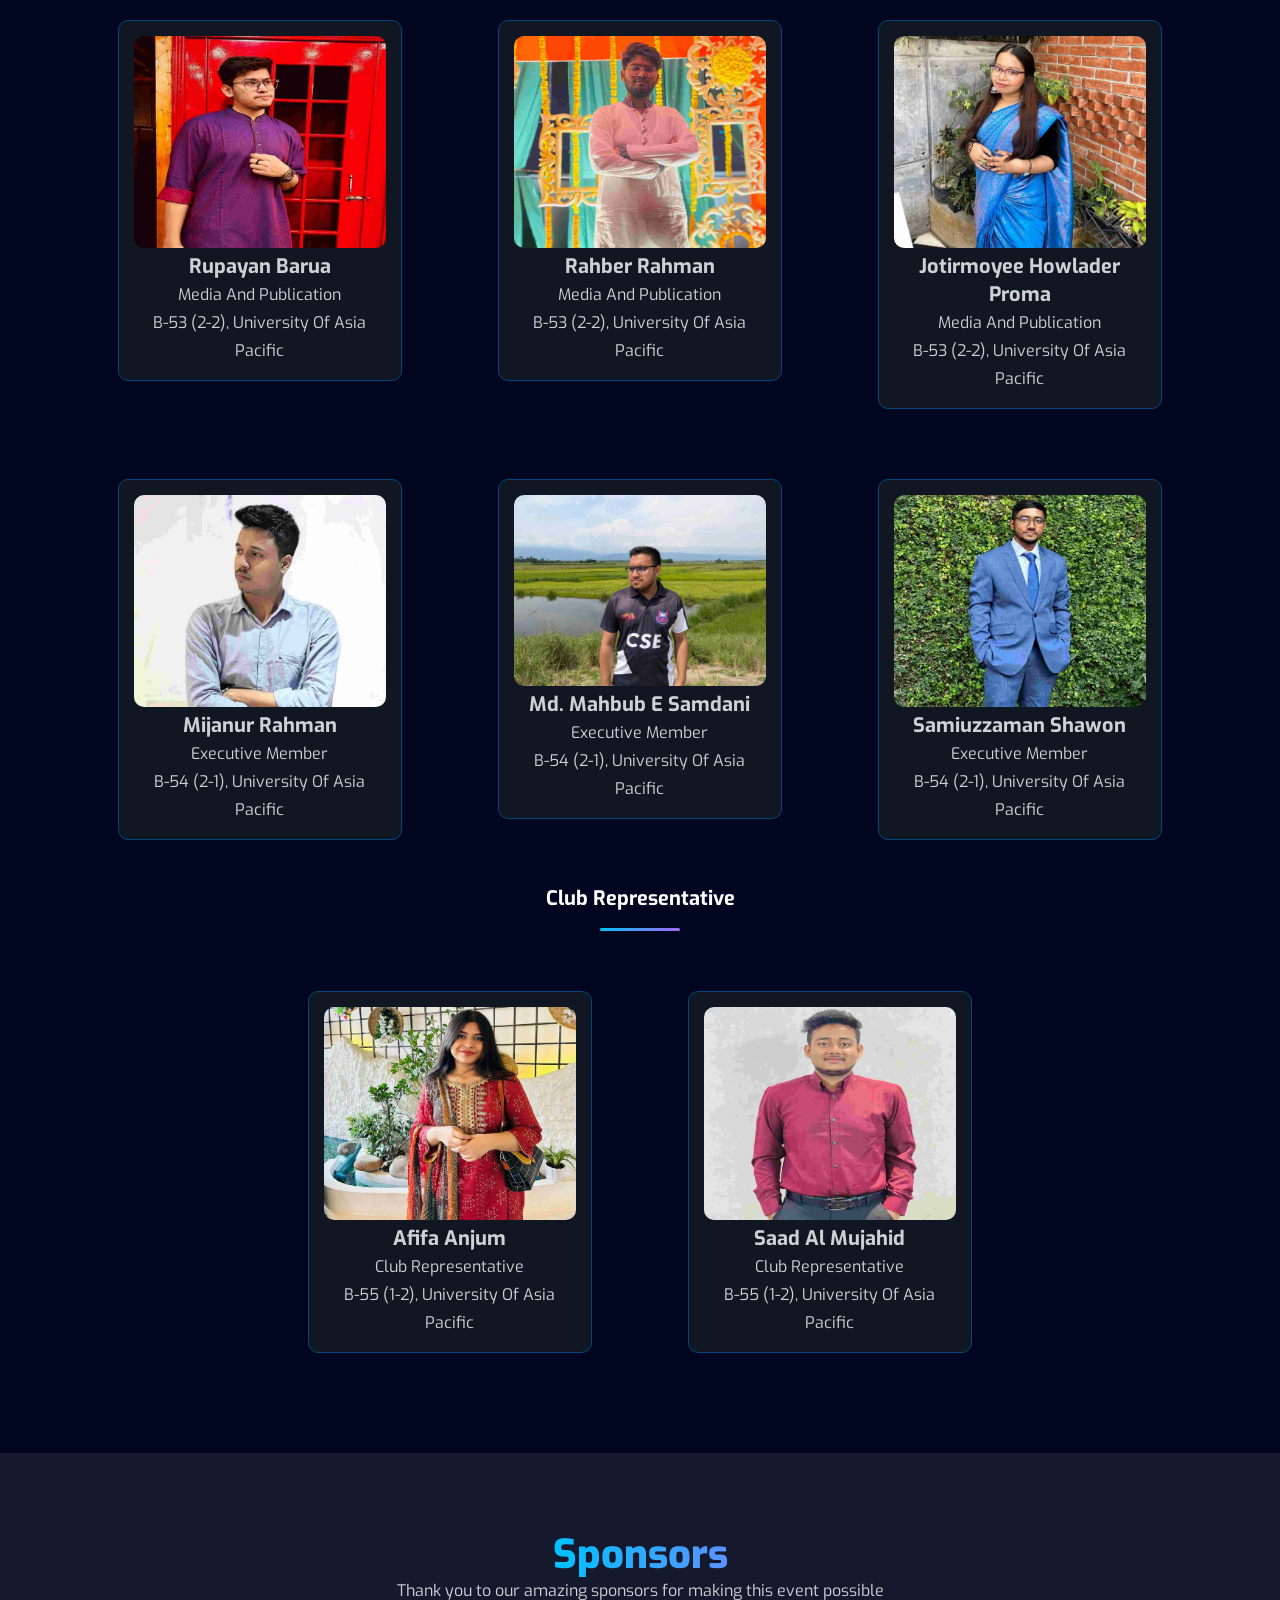
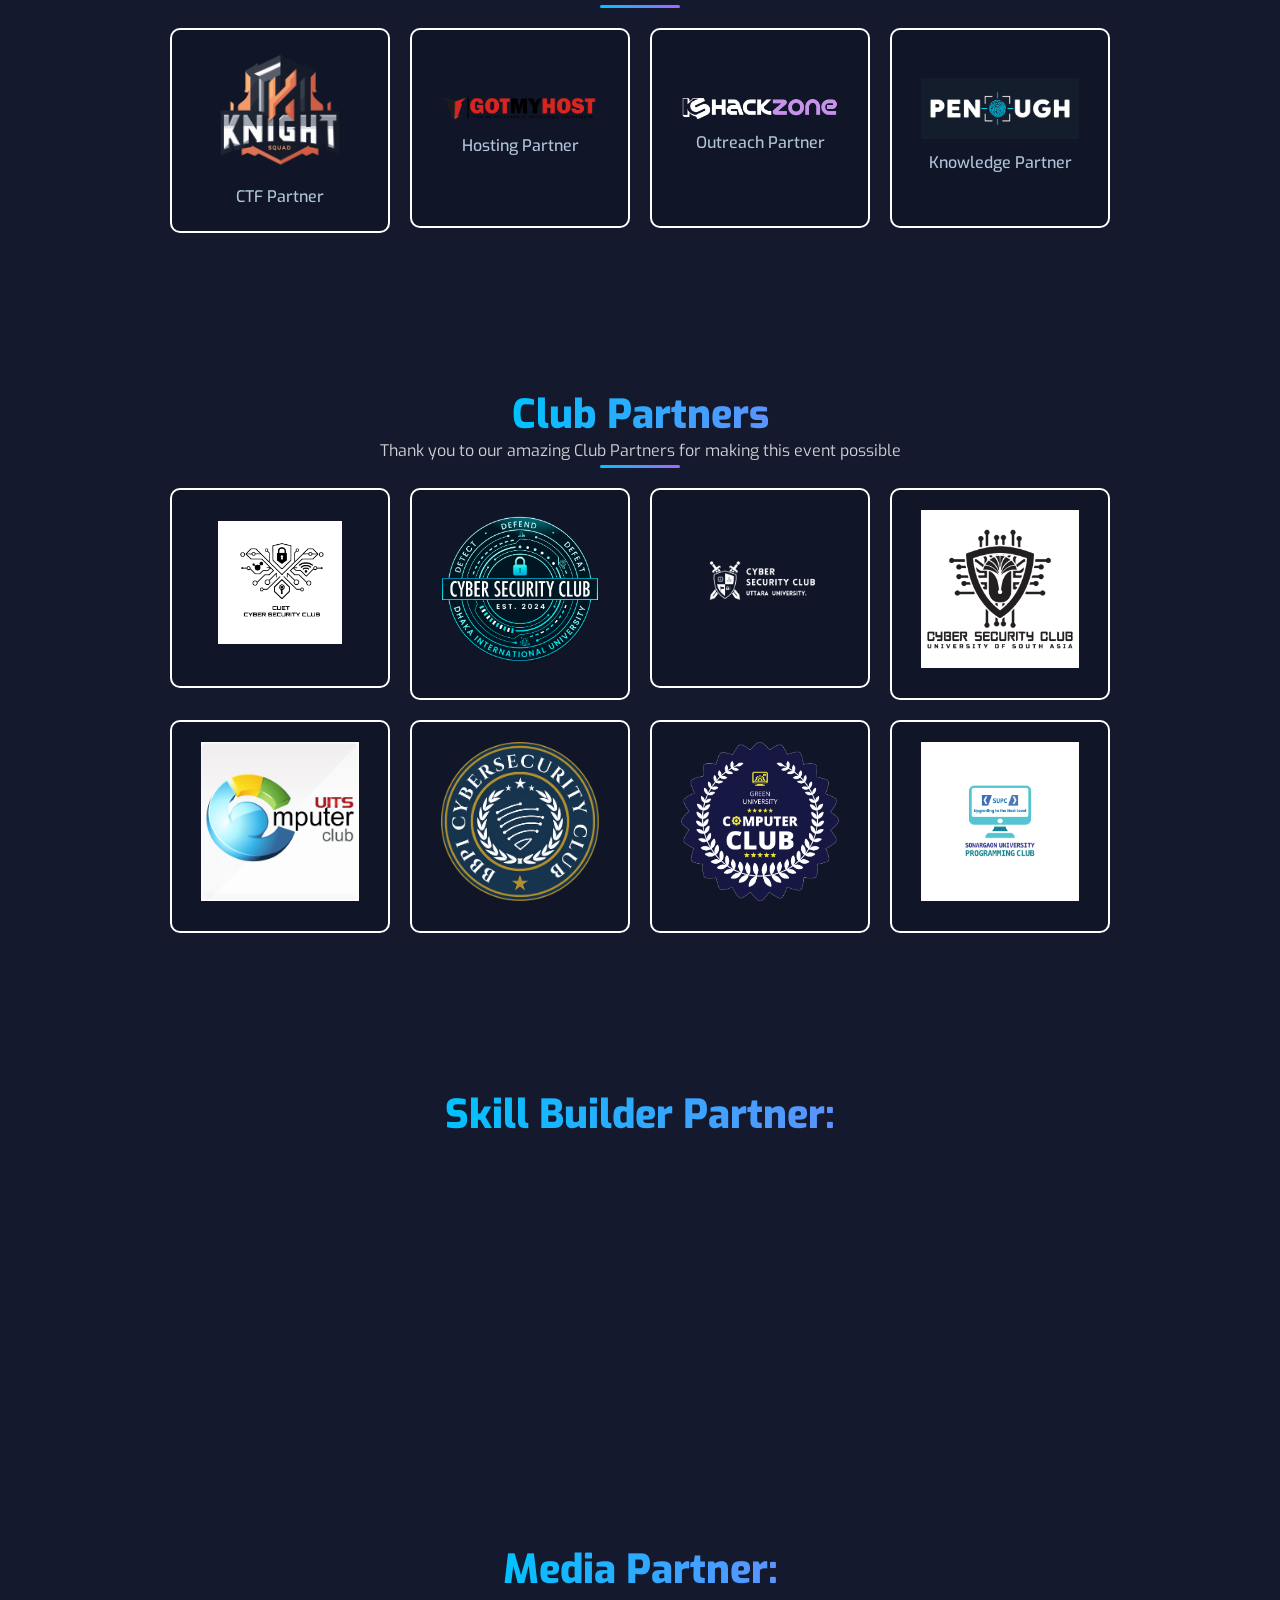
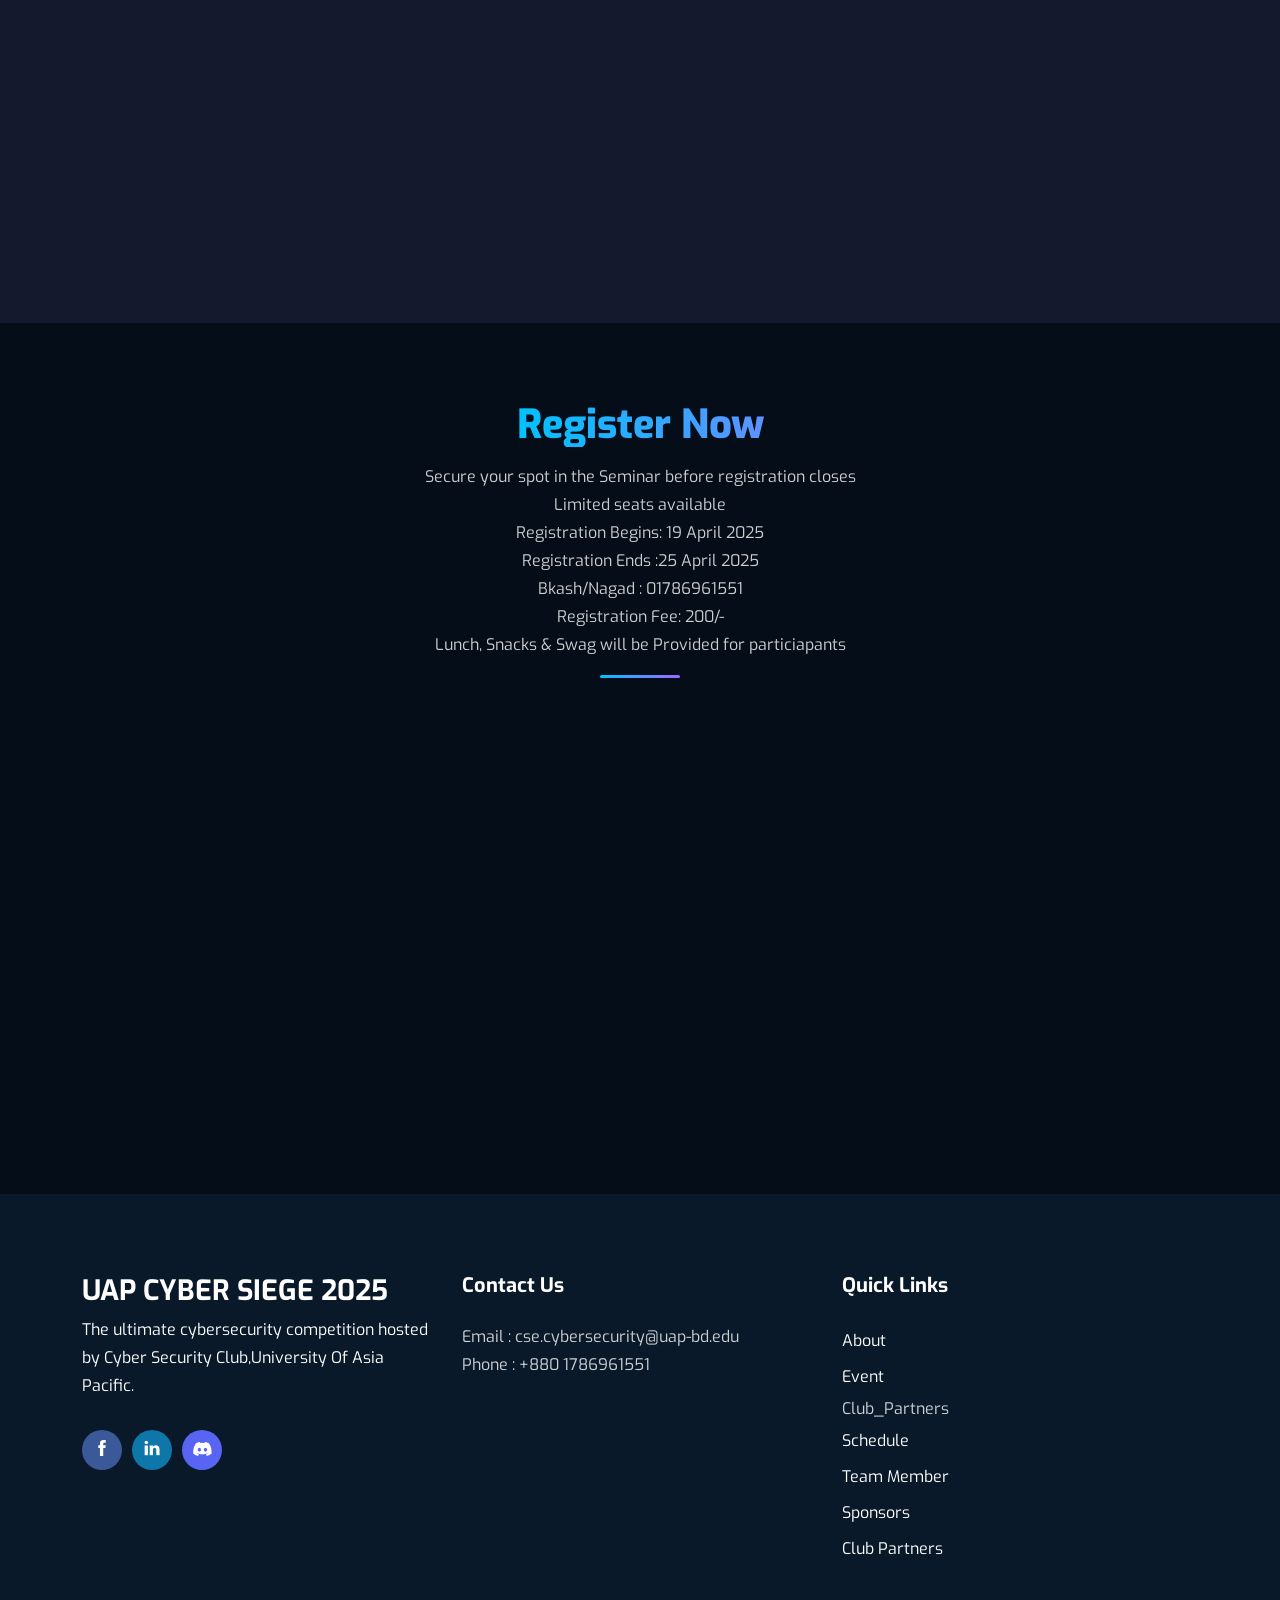
==== commit cbbb6e87: "add club sponsor" ====
--- a/index.html
+++ b/index.html
@@ -1244,6 +1244,13 @@
 						<div class="sponsor-card platinum">
 							<div class="sponsor-inner">
 								<img style="width: 90%; height: 100%" ; src="assets/img/partner/p10.png" alt="CTF Partner">
+						
+							</div>
+						</div>
+
+						<div class="sponsor-card platinum">
+							<div class="sponsor-inner">
+								<img style="width: 90%; height: 100%" ; src="assets/img/partner/p13.jpg" alt="CTF Partner">
 						
 							</div>
 						</div>
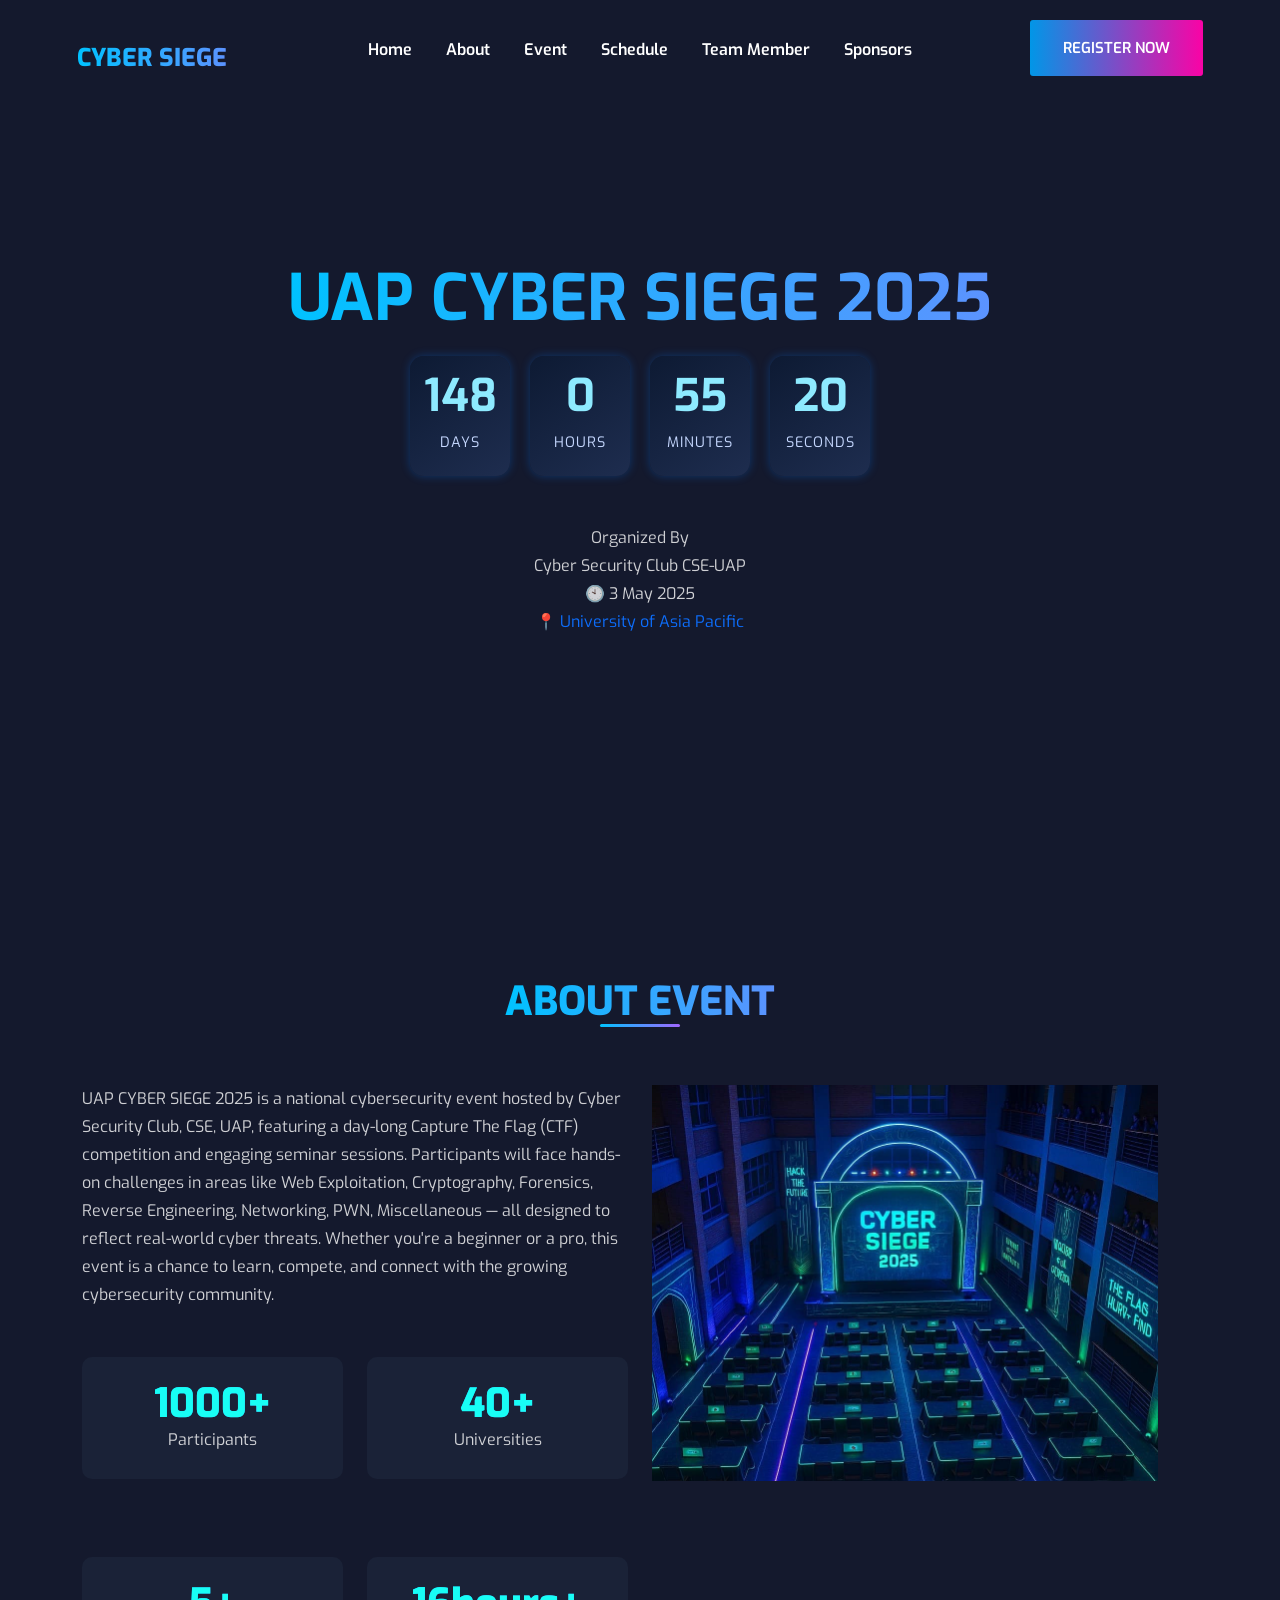
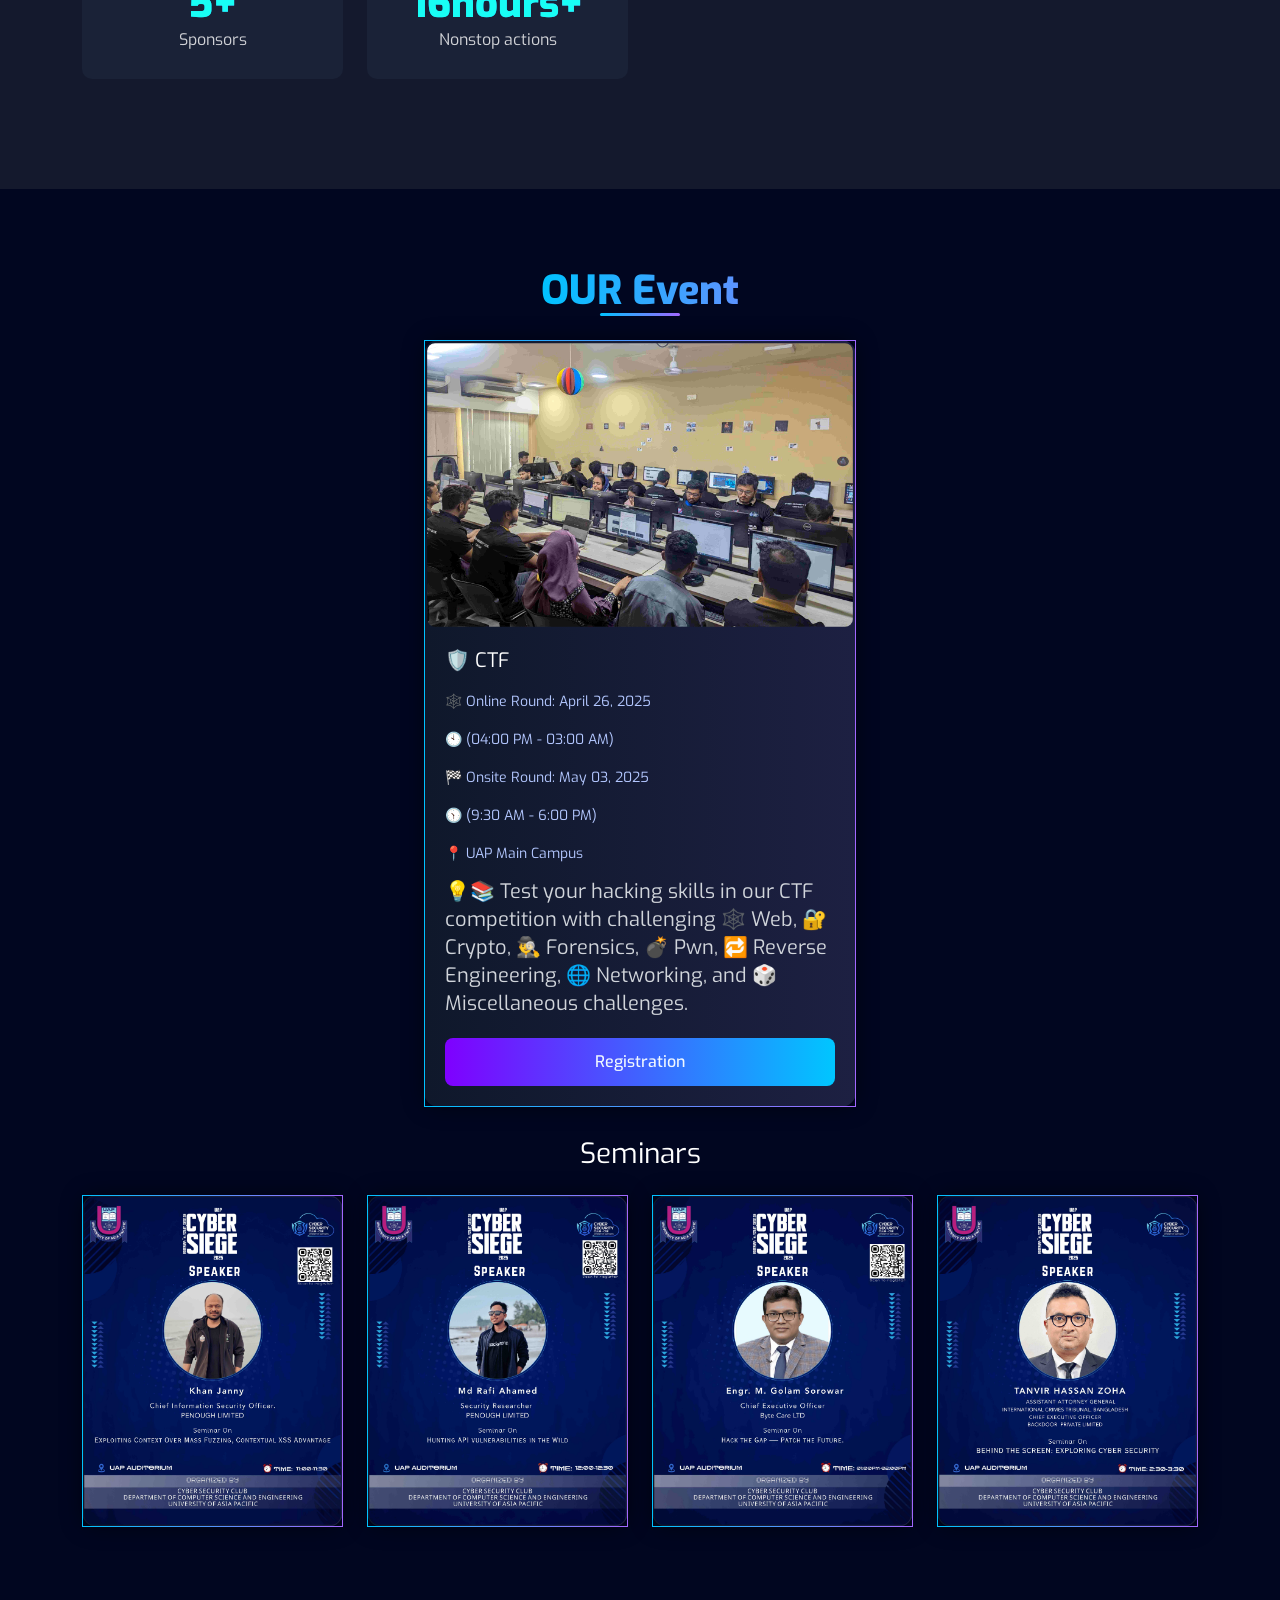
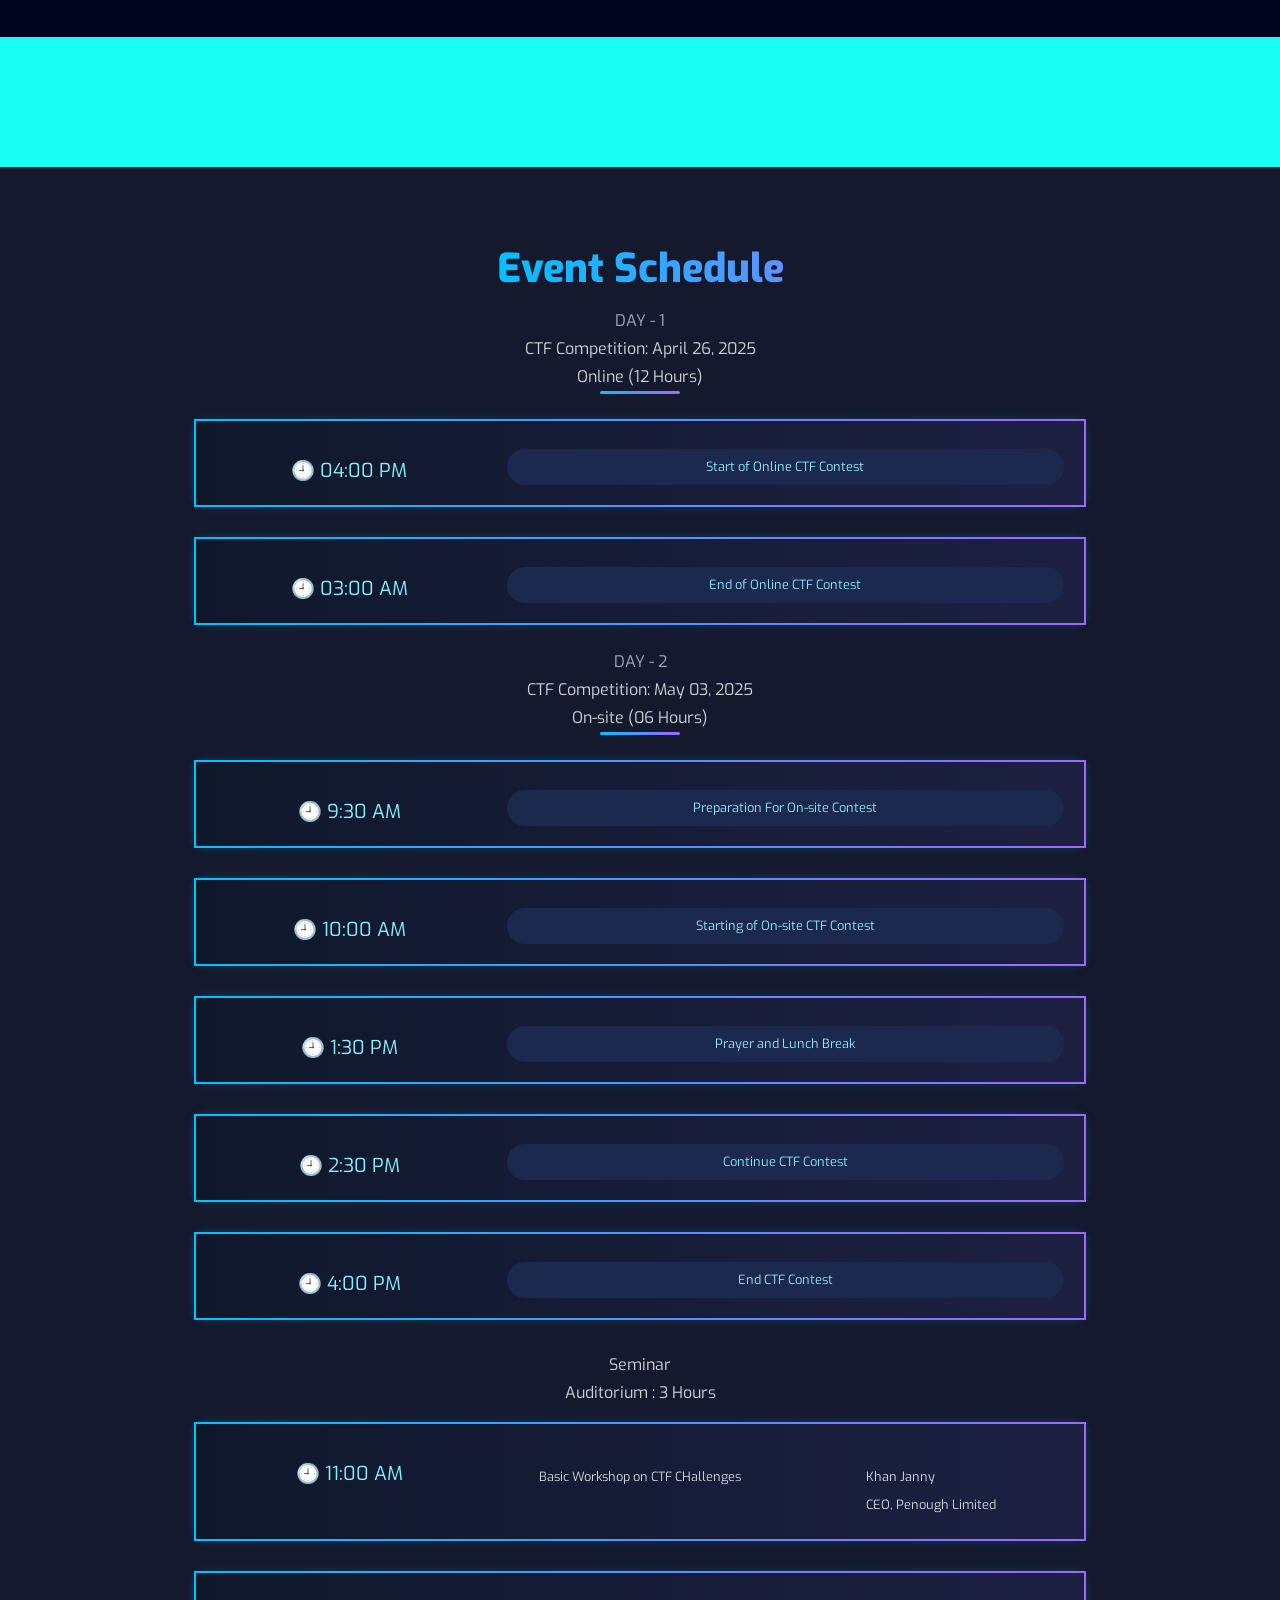
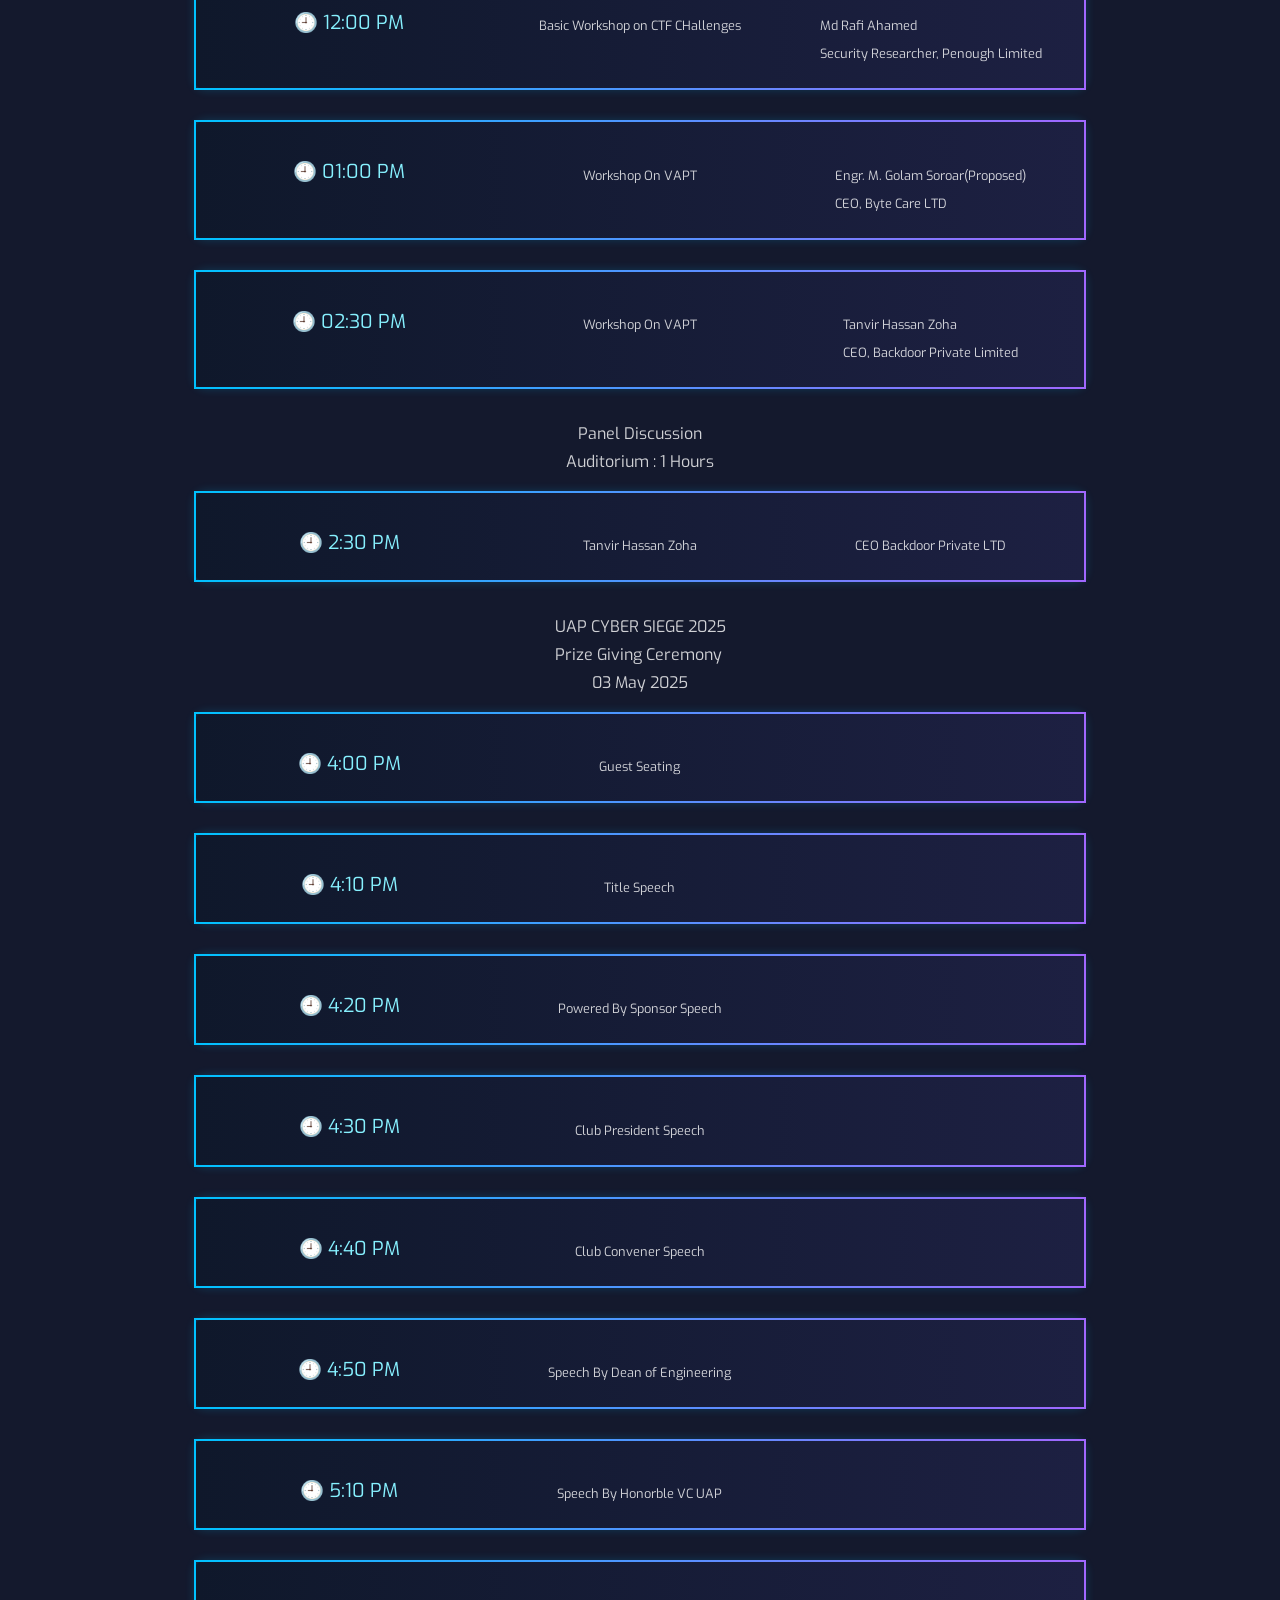
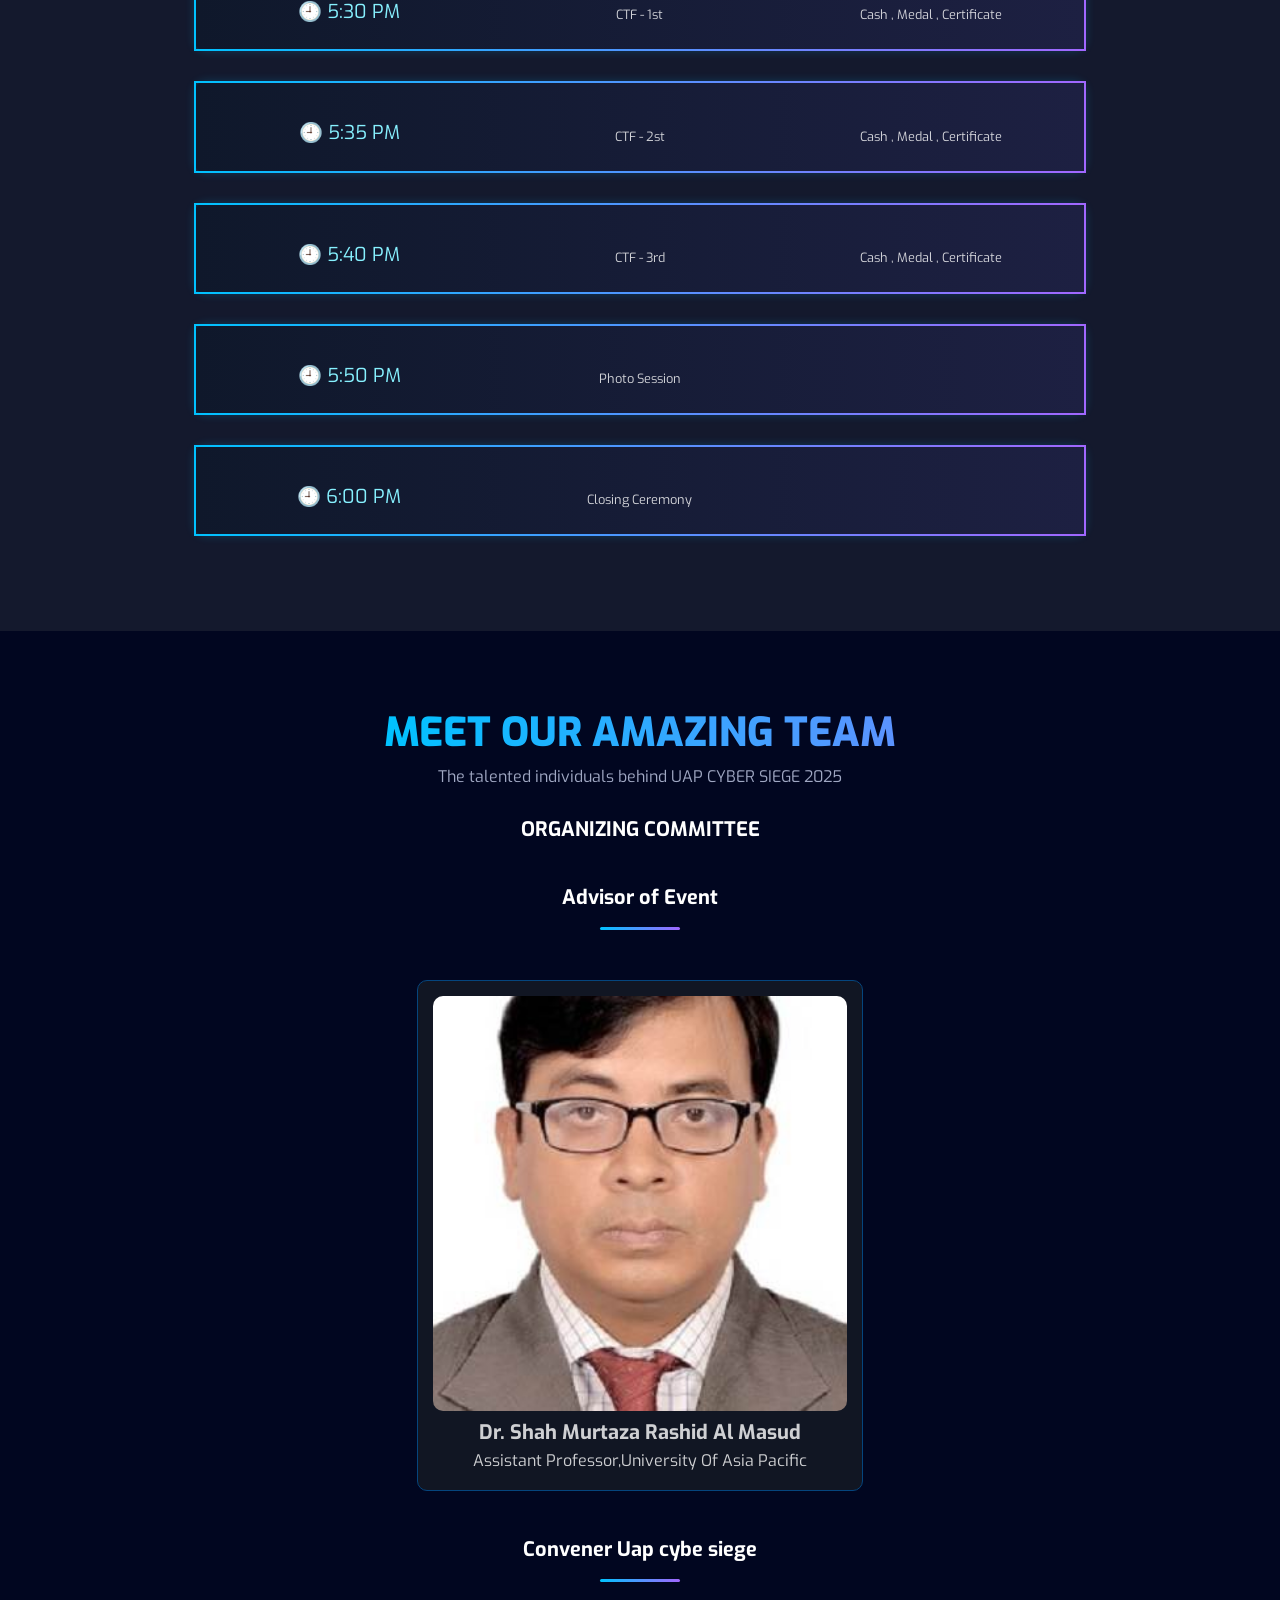
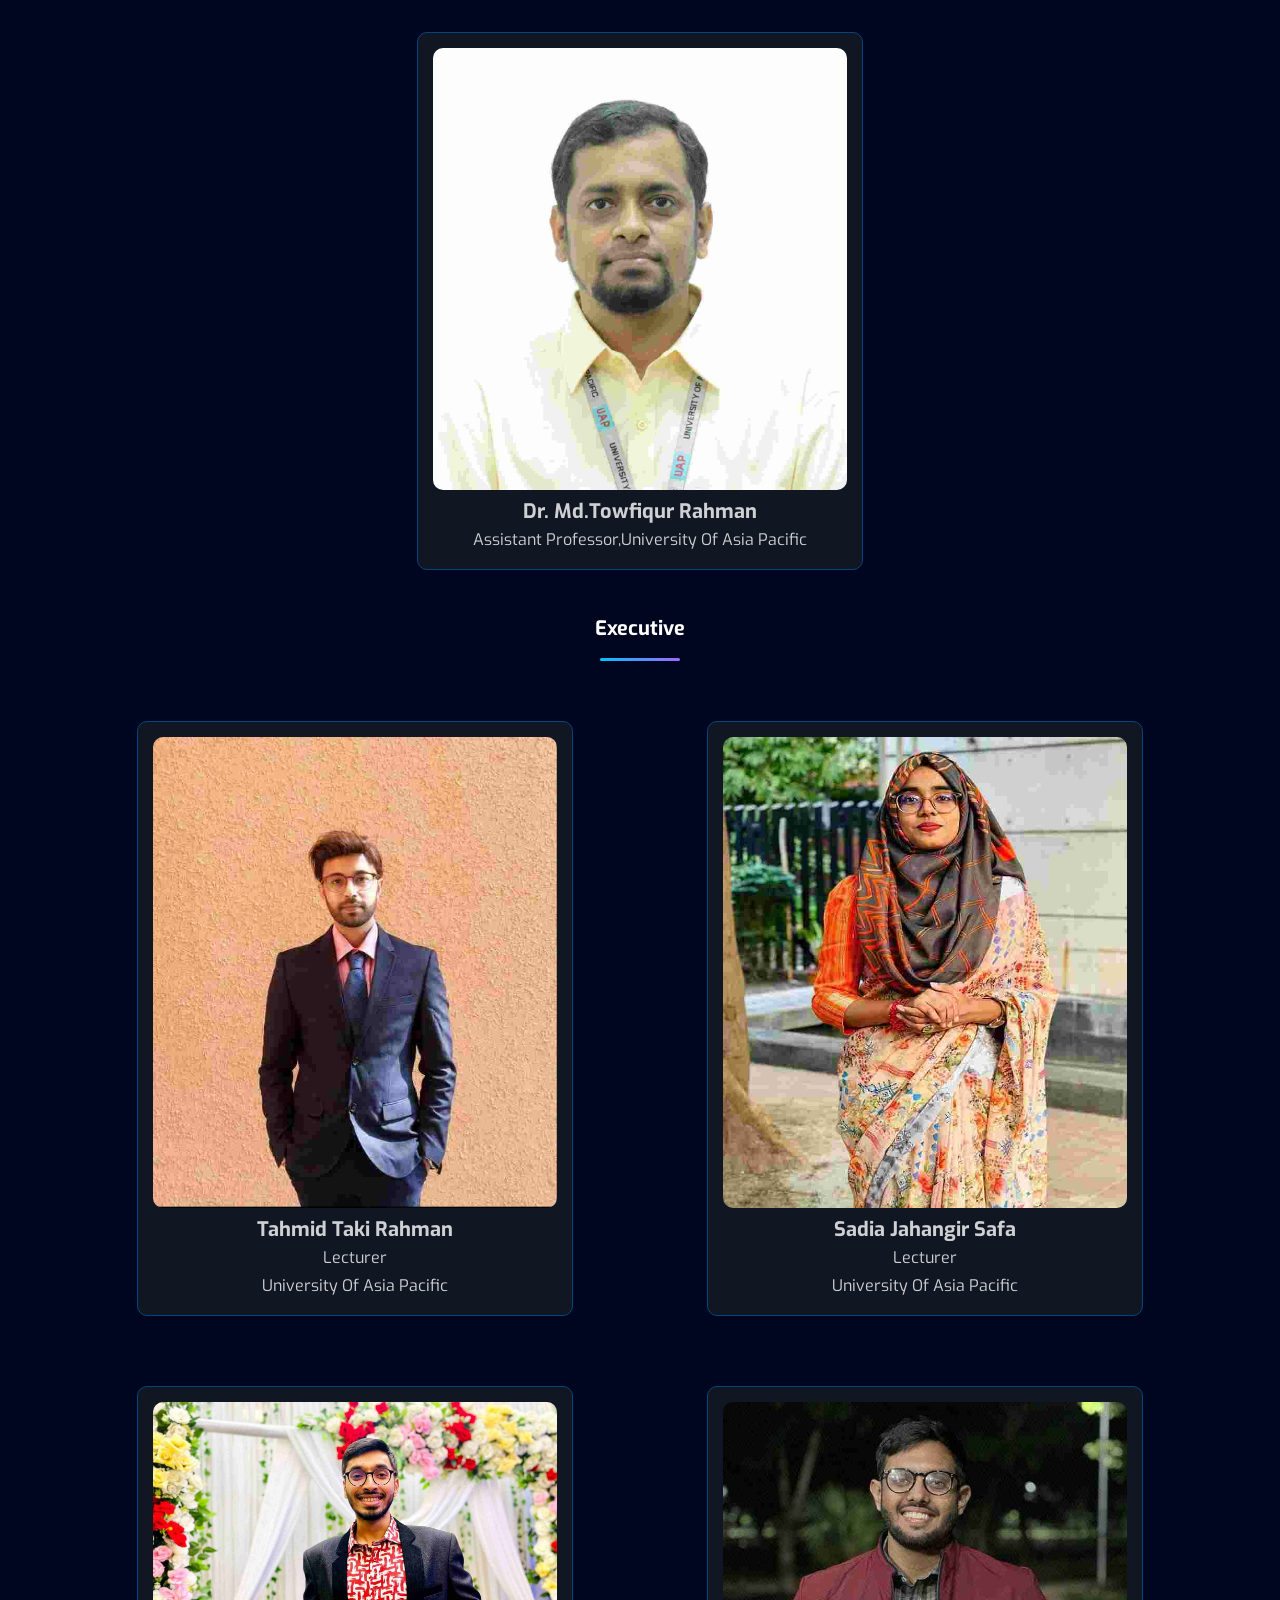
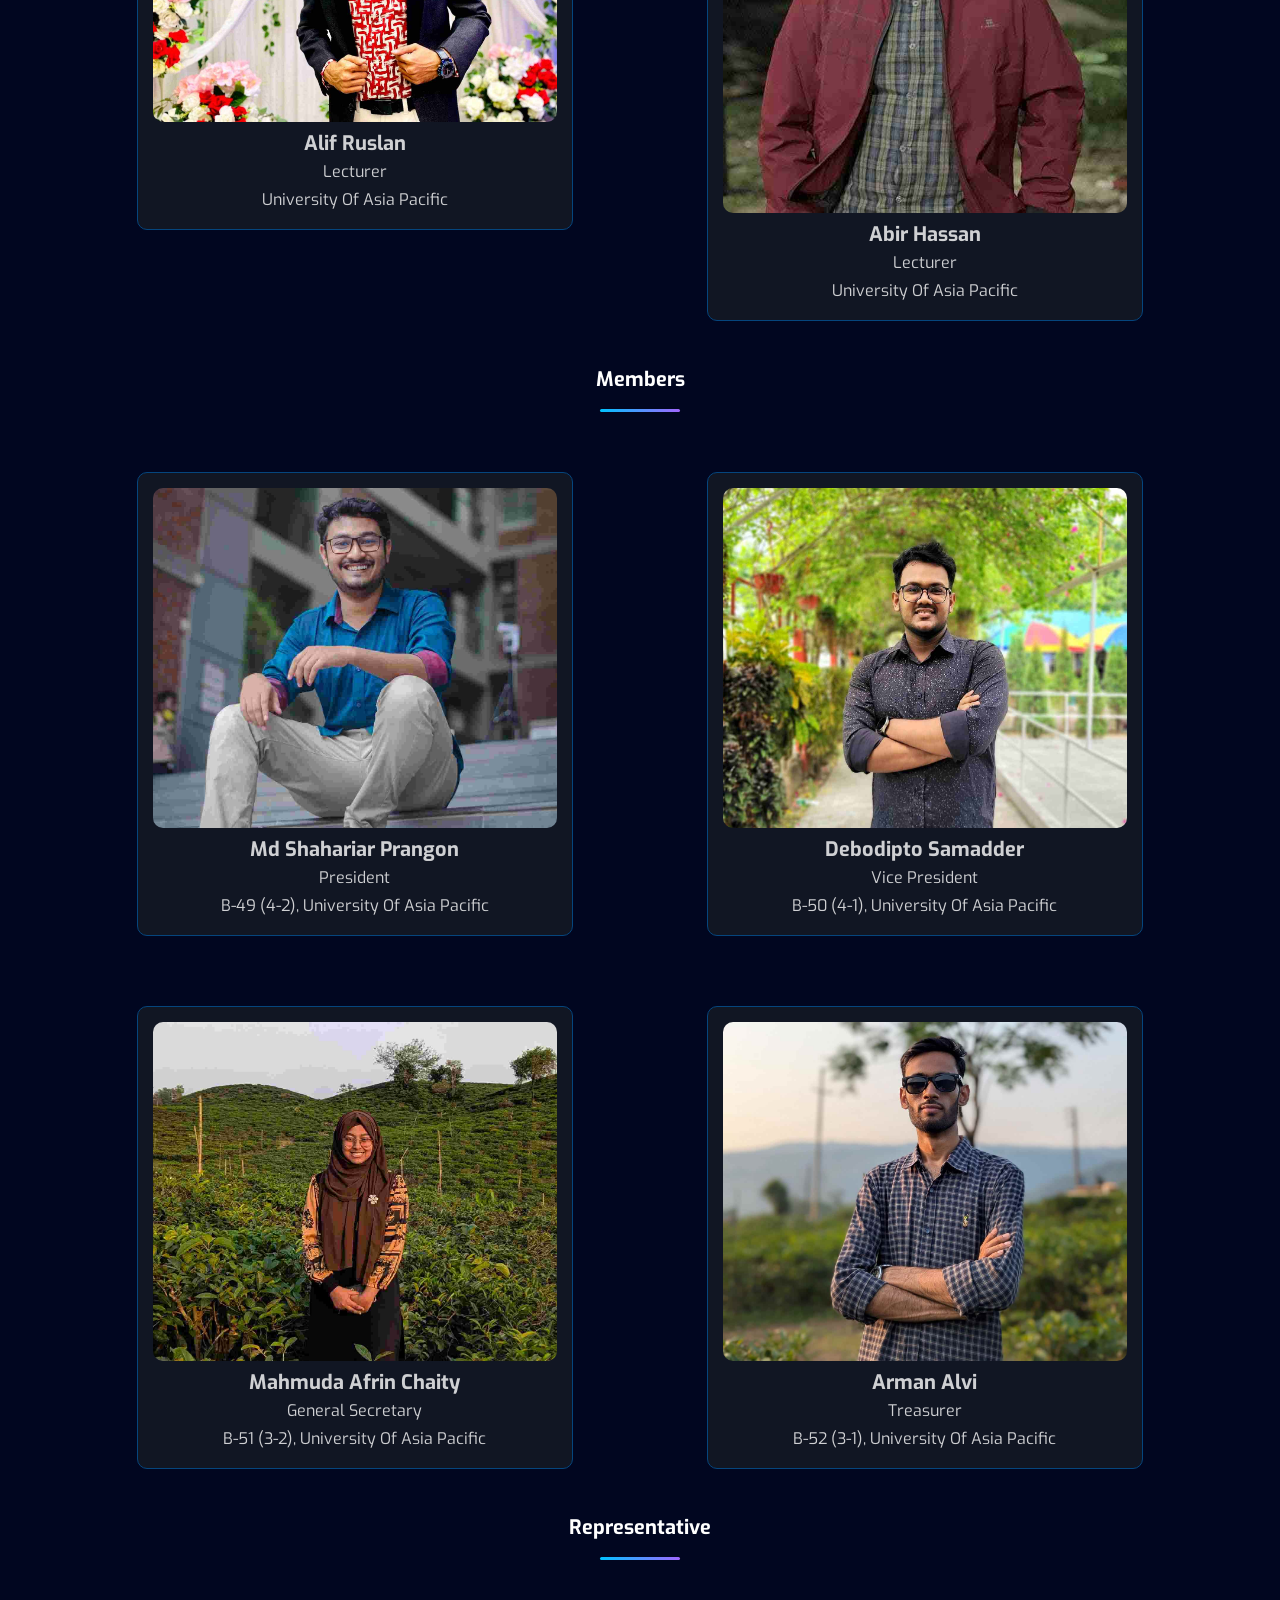
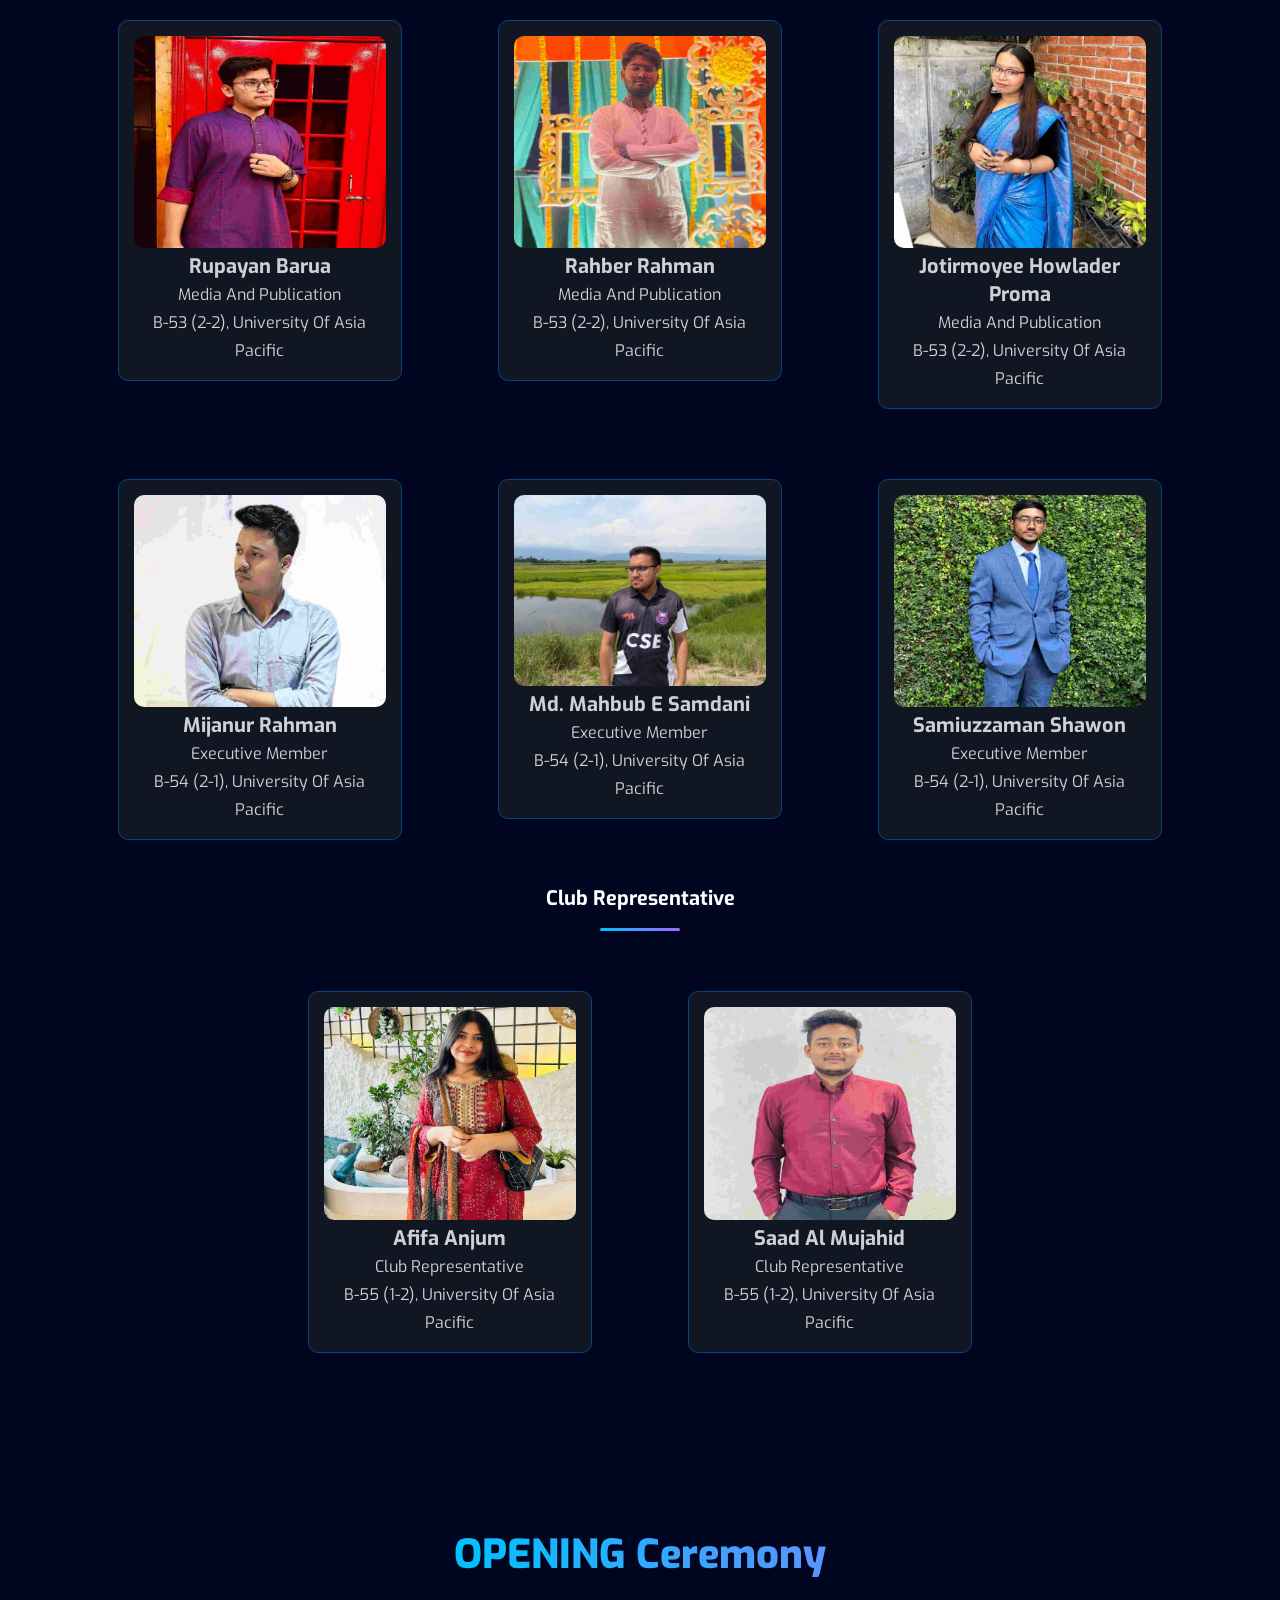
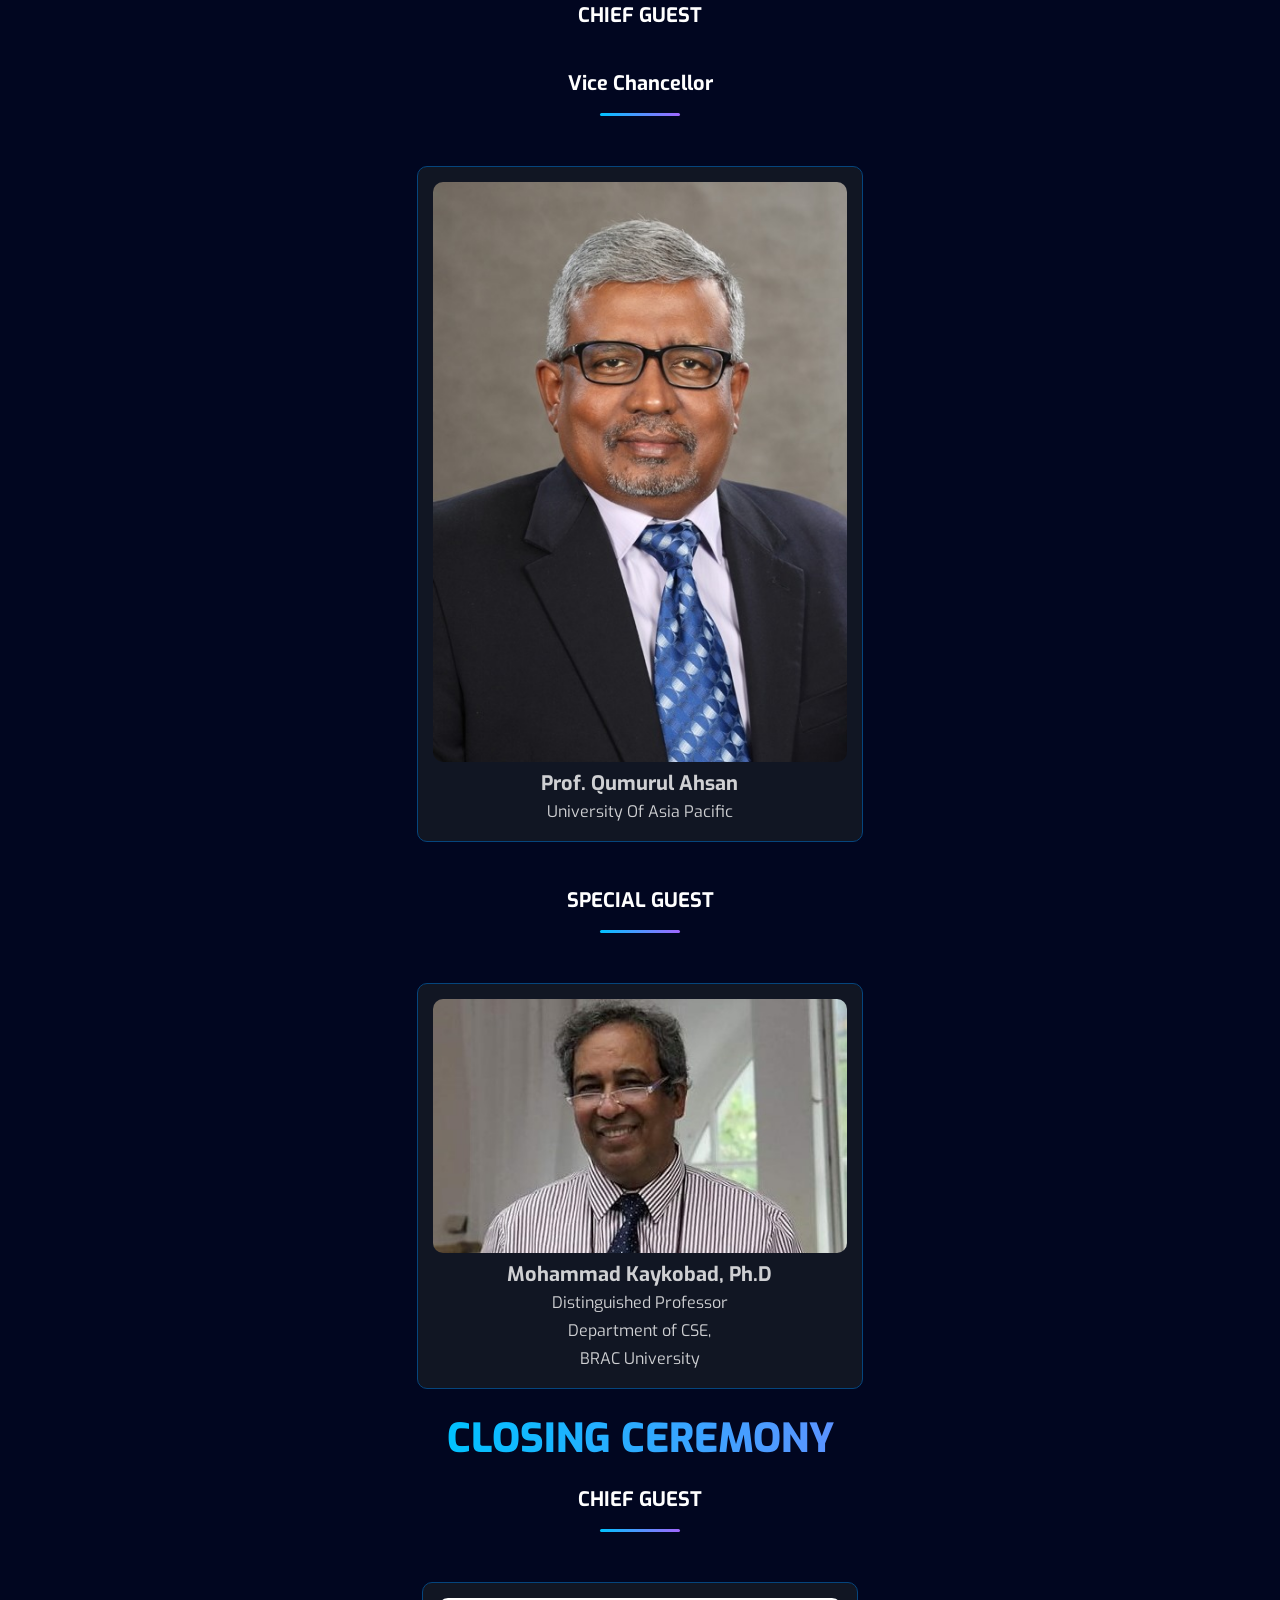
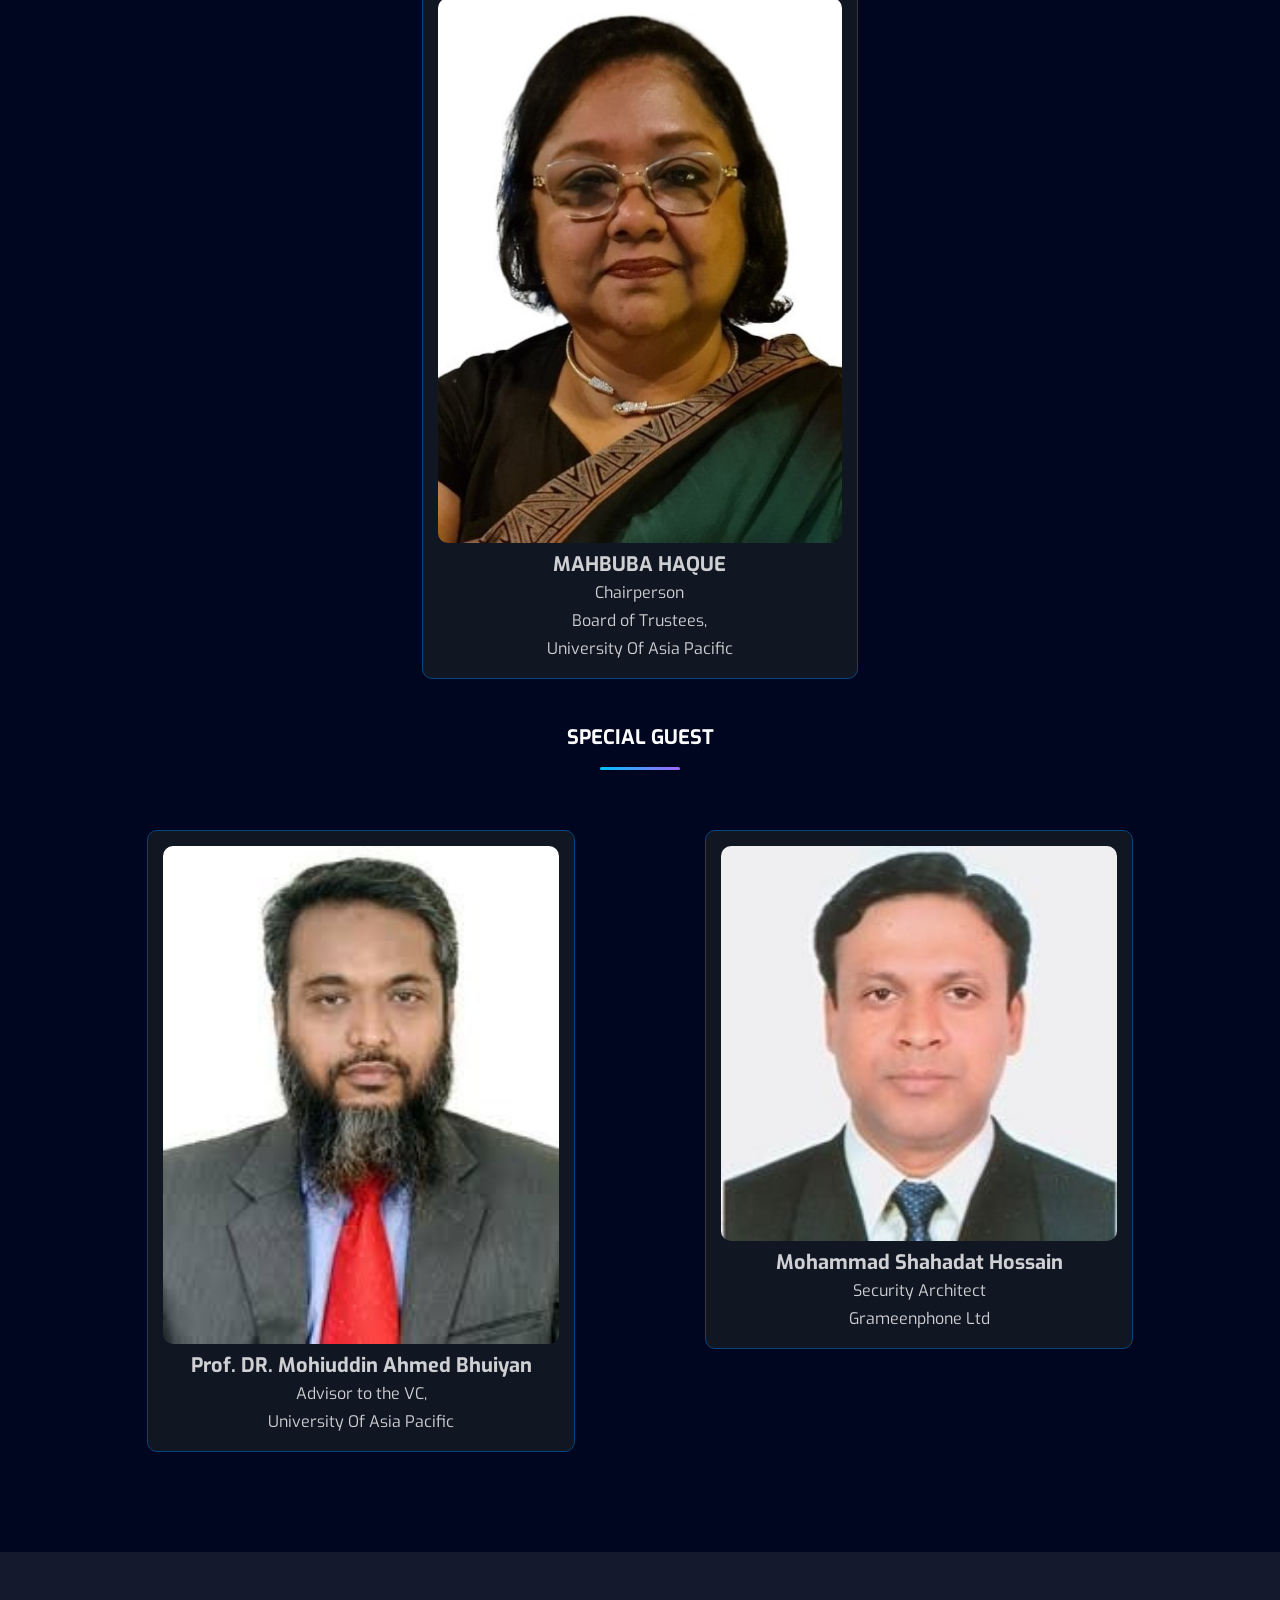
==== commit 71477d8c: "add member" ====
--- a/index.html
+++ b/index.html
@@ -1127,6 +1127,140 @@
 </section>
 <!-- END CHOOSE -->
 
+
+<!-- START Team Member -->
+<section id="Organized" class="why_area section-padding"
+	style="background-color: rgb(1, 6, 32); background-size:cover; background-position: center center;">
+	<h1 class="title2 ">
+		<span class="aurora-text">OPENING Ceremony</span>
+	</h1>
+
+
+	<div class="container">
+		<div class="row">
+			<div class="col-lg-12 col-sm-12 col-xs-12 wow fadeInUp" data-wow-duration="1s" data-wow-delay="0.1s"
+				data-wow-offset="0">
+				<div class="row justify-content-center">
+					<div class="col-lg-12 text-center">
+						<div class="label">CHIEF GUEST</div><br>
+						<div class="label">Vice Chancellor</div>
+						<div class="gradient-line"></div>
+
+
+						<div class="team-grid">
+							<div class="team-member chang">
+								<div class="image-wrapper">
+									<img src="assets/img/team/Qumurul.jpg" alt="Chief Patron">
+								</div>
+								<div class="member-name">Prof. Qumurul Ahsan</div>
+								<div class="member-title">University Of Asia Pacific</div>
+							</div>
+						</div>
+
+					</div>
+
+
+					<!--- END ROW -->
+				</div>
+
+
+				<div class="row justify-content-center">
+					<div class="col-lg-12 text-center">
+						<div class="label">SPECIAL GUEST</div>
+						<div class="gradient-line"></div>
+
+						<div class="team-grid">
+							<div class="team-member chang">
+								<div class="image-wrapper">
+									<img src="assets/img/team/Kaykobad.jpg" alt="Chief Patron">
+								</div>
+								<div class="member-name">Mohammad Kaykobad, Ph.D</div>
+								<div class="member-title">Distinguished Professor <br>Department of CSE,<br>BRAC University</div>
+							</div>
+						</div>
+
+					</div>
+
+
+					<!--- END ROW -->
+				</div>
+
+				<div class="row justify-content-center">
+<h1 class="title2 mt-2">
+	<span class="aurora-text">CLOSING CEREMONY</span>
+</h1>
+					
+
+
+					<div class="row justify-content-center">
+						<div class="col-lg-12 text-center">
+							<div class="label">CHIEF GUEST</div>
+							<div class="gradient-line"></div>
+					
+							<div class="team-grid">
+								<div class="team-member chang">
+									<div class="image-wrapper">
+										<img src="assets/img/team/mahbuba.jpg" alt="Chief Patron">
+									</div>
+									<div class="member-name">MAHBUBA HAQUE</div>
+									<div class="member-title">Chairperson <br>Board of Trustees,<br>University Of Asia Pacific</div>
+								</div>
+							</div>
+					
+						</div>
+					
+					
+						<!--- END ROW -->
+					</div>
+	<!--- END ROW -->
+
+					<div class="label">SPECIAL GUEST</div>
+					<div class="gradient-line"></div>
+						<div class="row justify-content-center">
+<div class="col-lg-6 col-sm-12 col-xs-12 justify-content-center">
+	<div class="team-grid">
+		<div class="team-member">
+			<div class="image-wrapper">
+				<img src="assets/img/team/Bhuiyan.jpg" alt="Chief Patron">
+			</div>
+			<div class="member-name">Prof. DR. Mohiuddin Ahmed Bhuiyan </div>
+			<div class="member-title">Advisor to the VC,<br> University Of Asia Pacific
+			</div>
+		</div>
+	</div>
+</div>
+
+<div class="col-lg-6 col-sm-12 col-xs-12 justify-content-center">
+	<div class="team-grid">
+		<div class="team-member">
+			<div class="image-wrapper">
+				<img src="assets/img/team/Shahadat.jpg" alt="Chief Patron">
+			</div>
+			<div class="member-name">Mohammad Shahadat Hossain</div>
+			<div class="member-title">Security Architect<br>Grameenphone Ltd
+			</div>
+		</div>
+	</div>
+</div>
+
+						</div>
+					
+				
+			
+
+
+			
+
+
+
+
+
+
+
+
+		
+		</div><!--- END CONTAINER -->
+</section>
 
 
 	<!-- START Sponsors -->
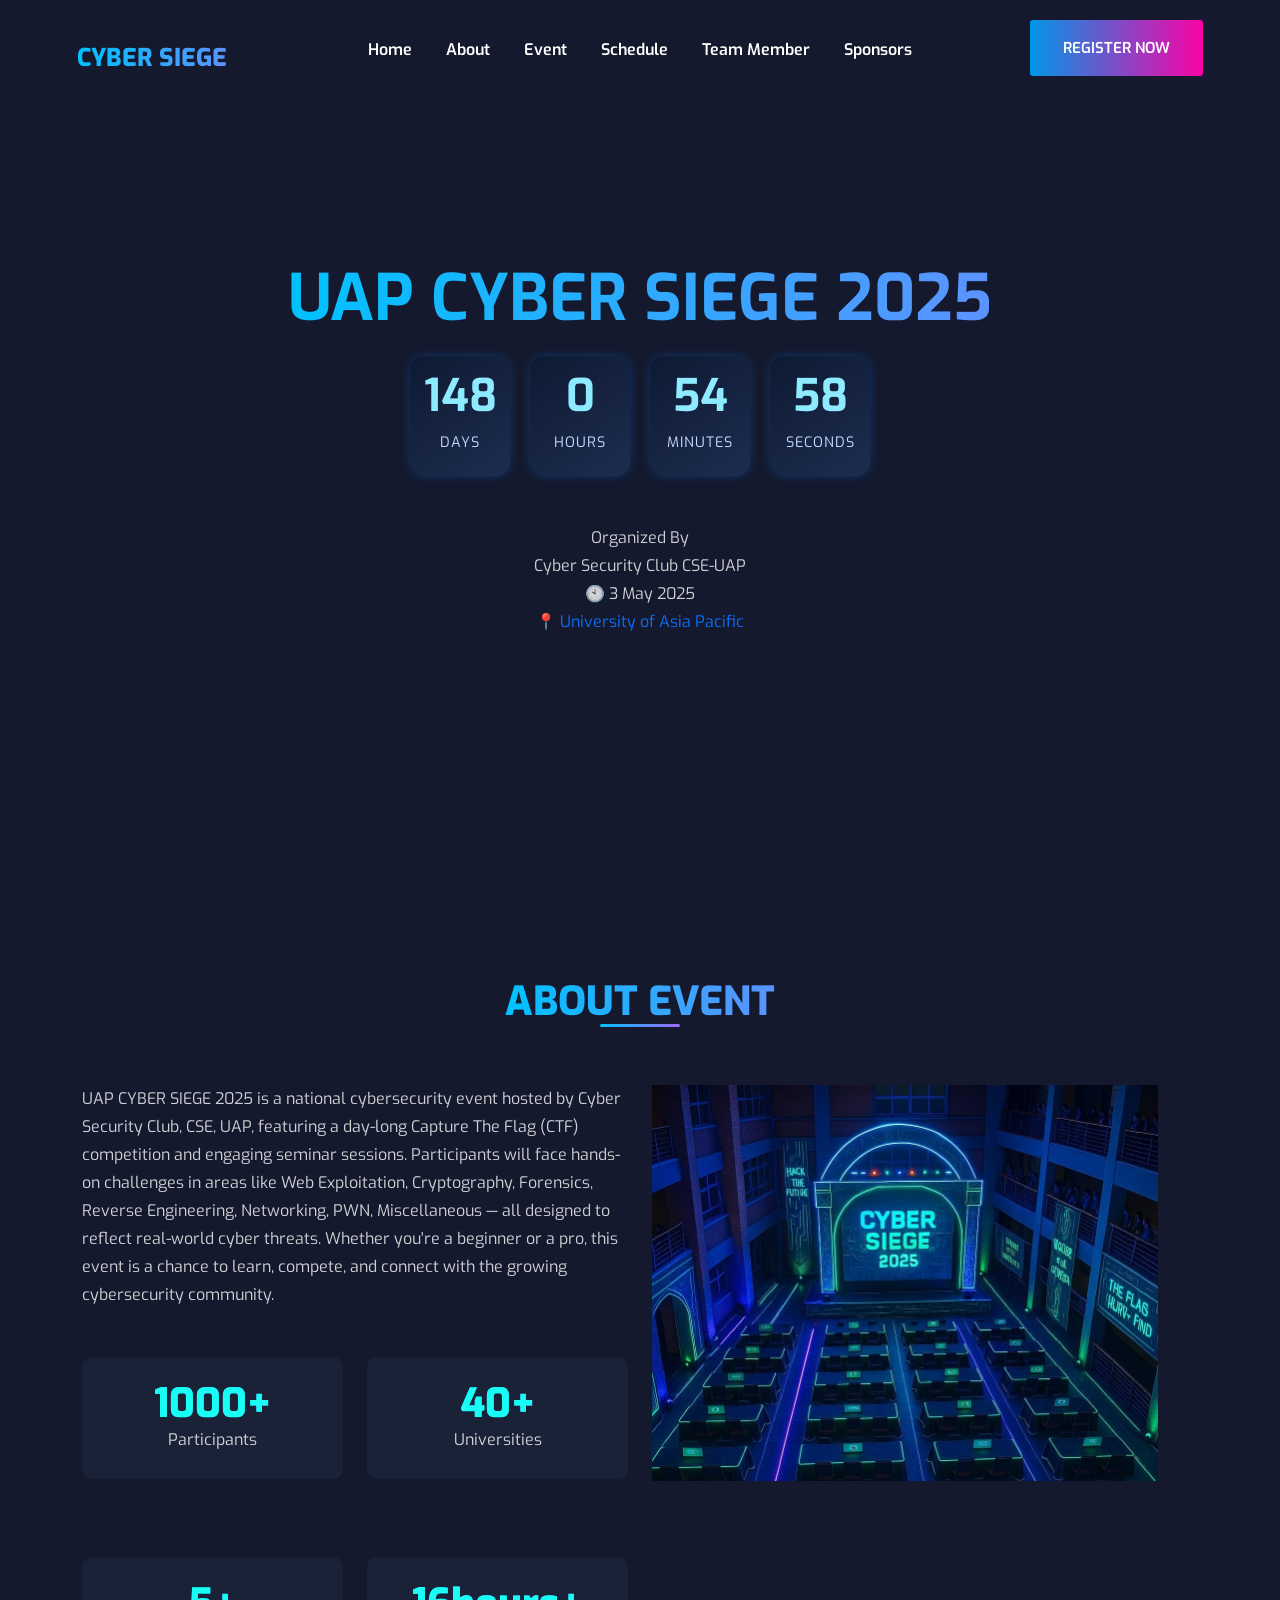
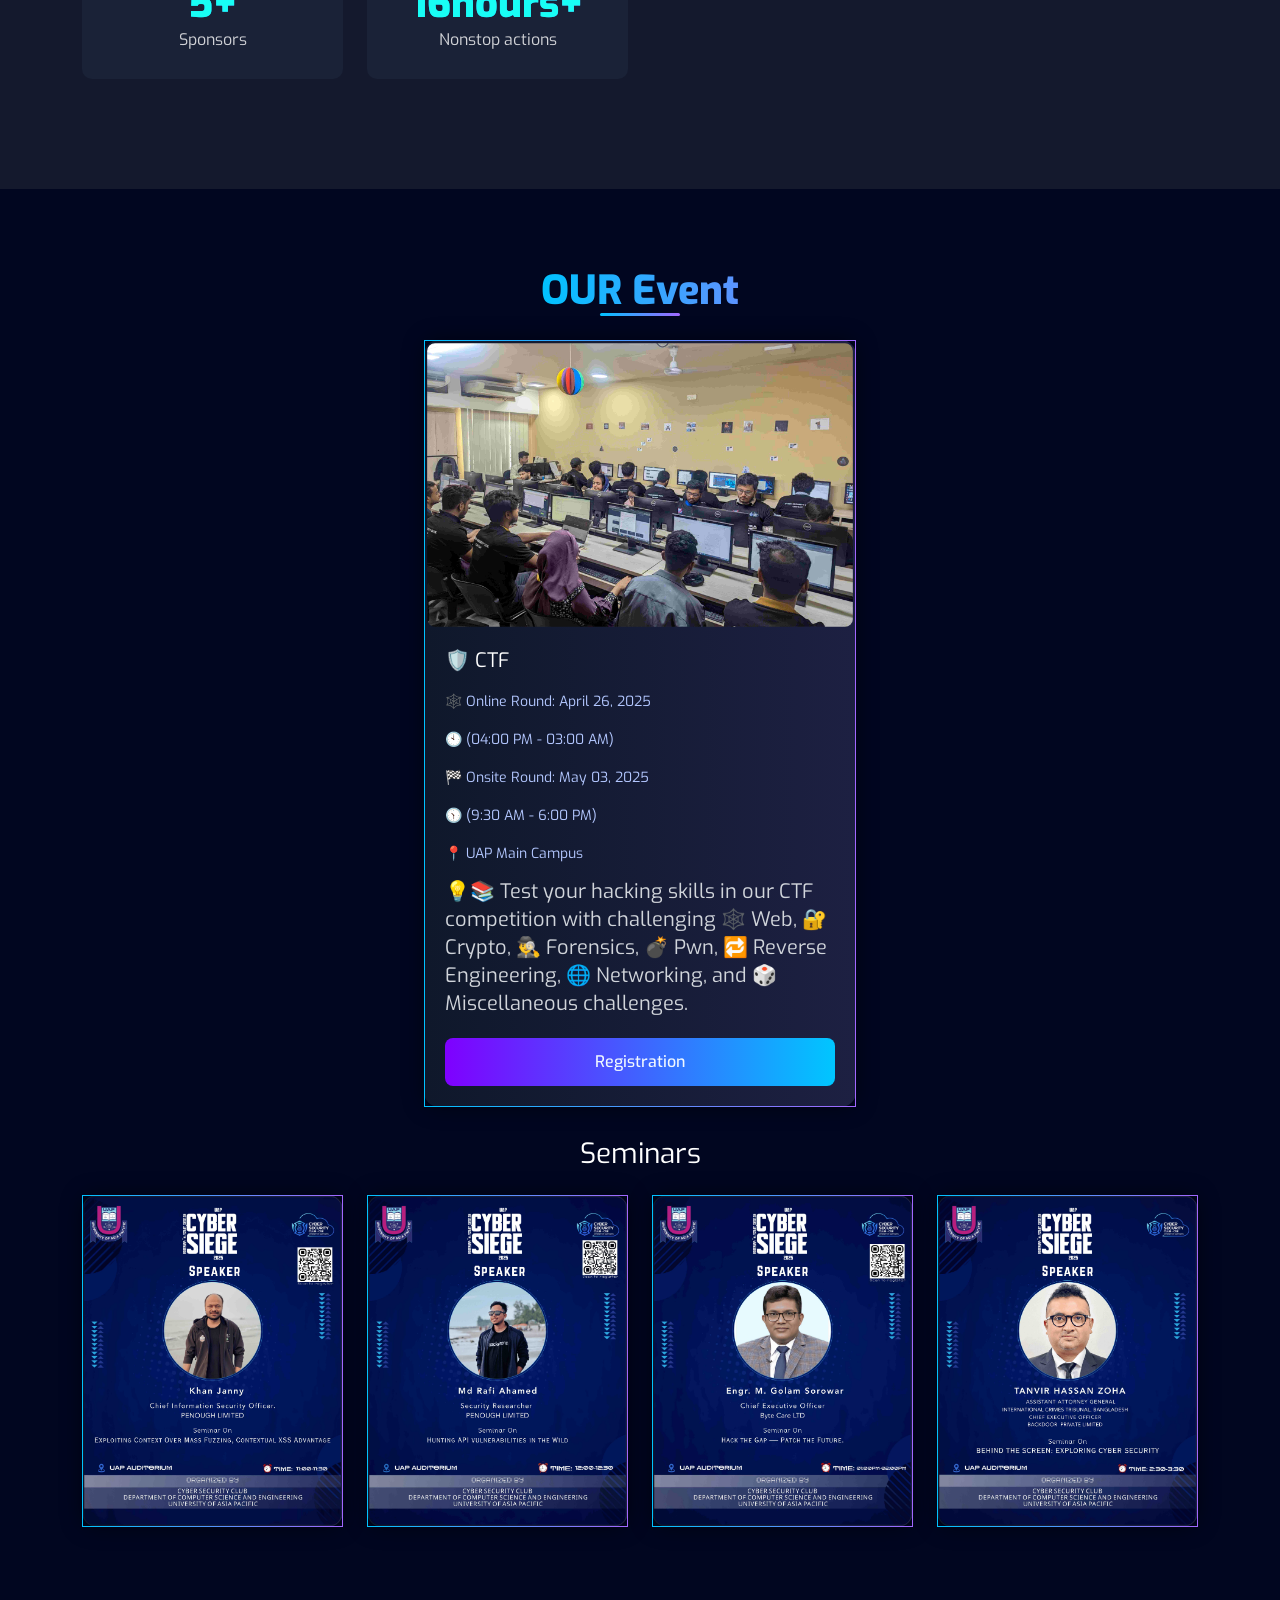
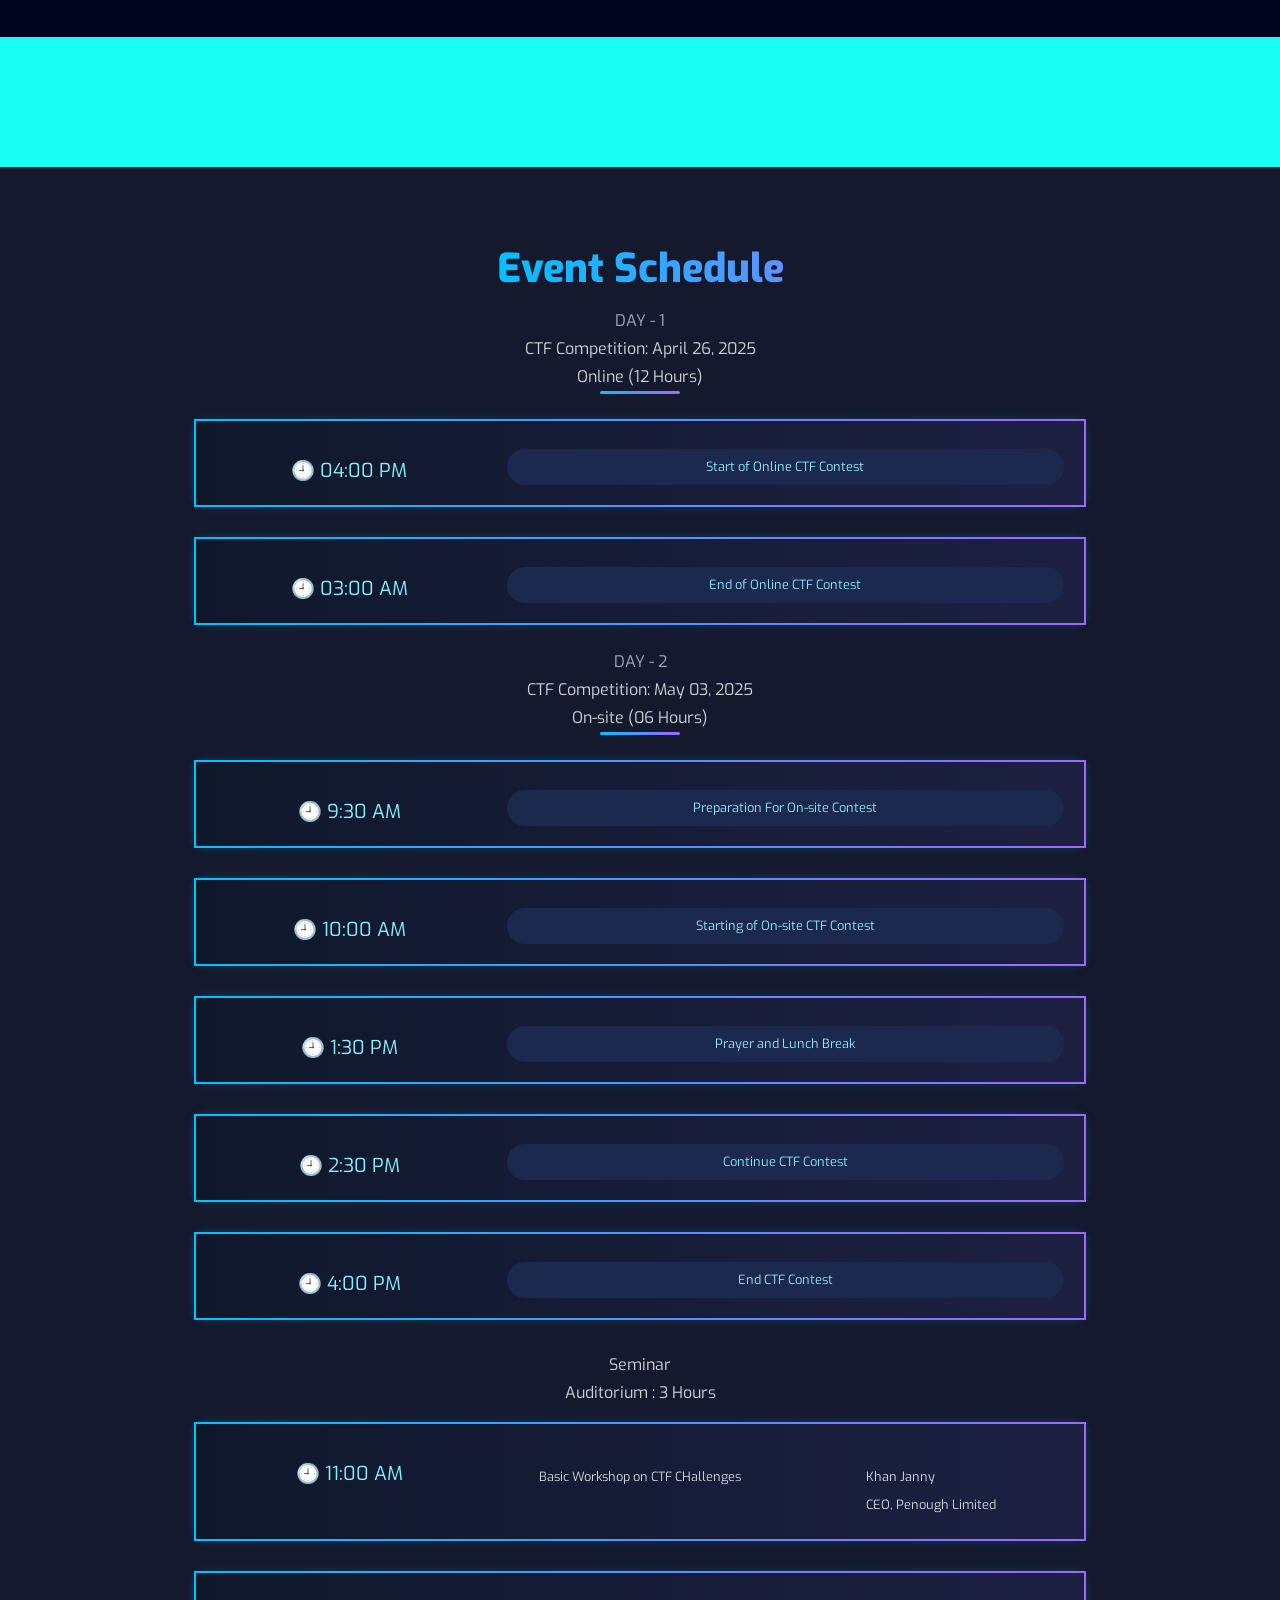
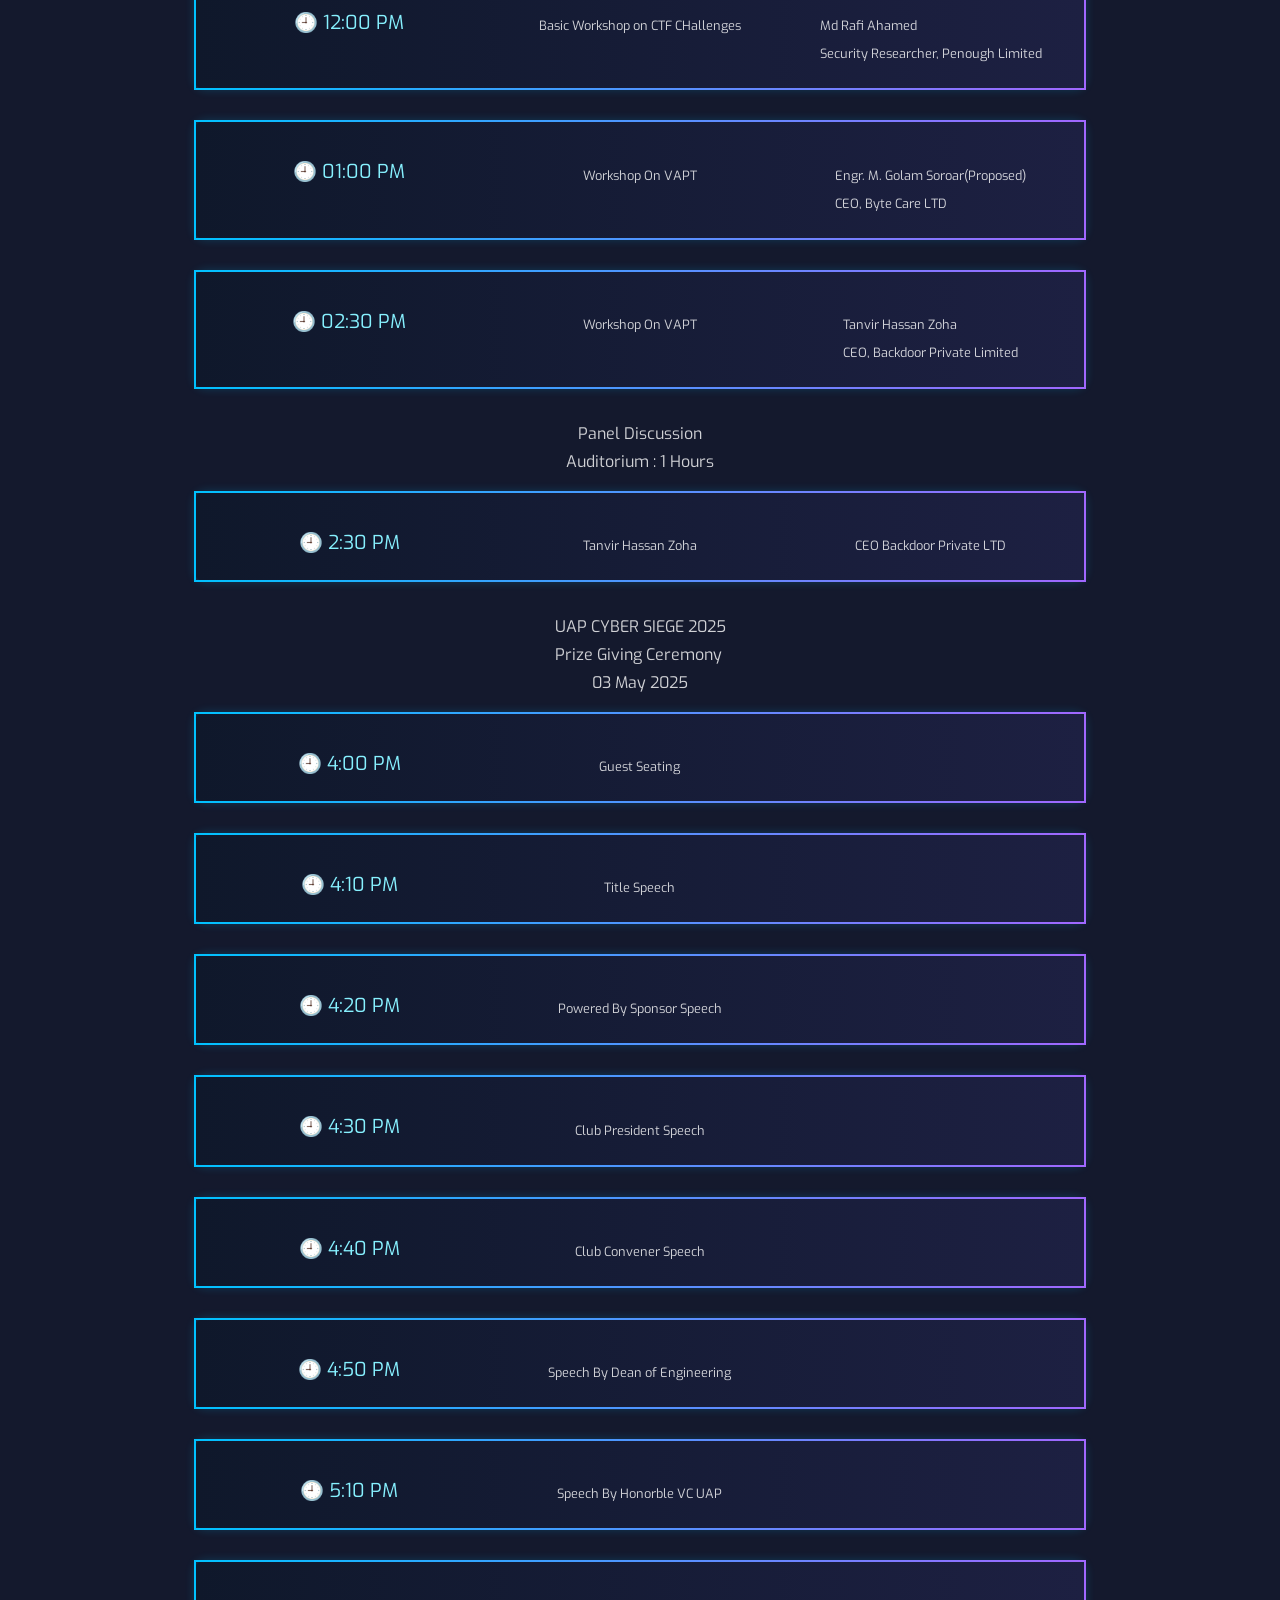
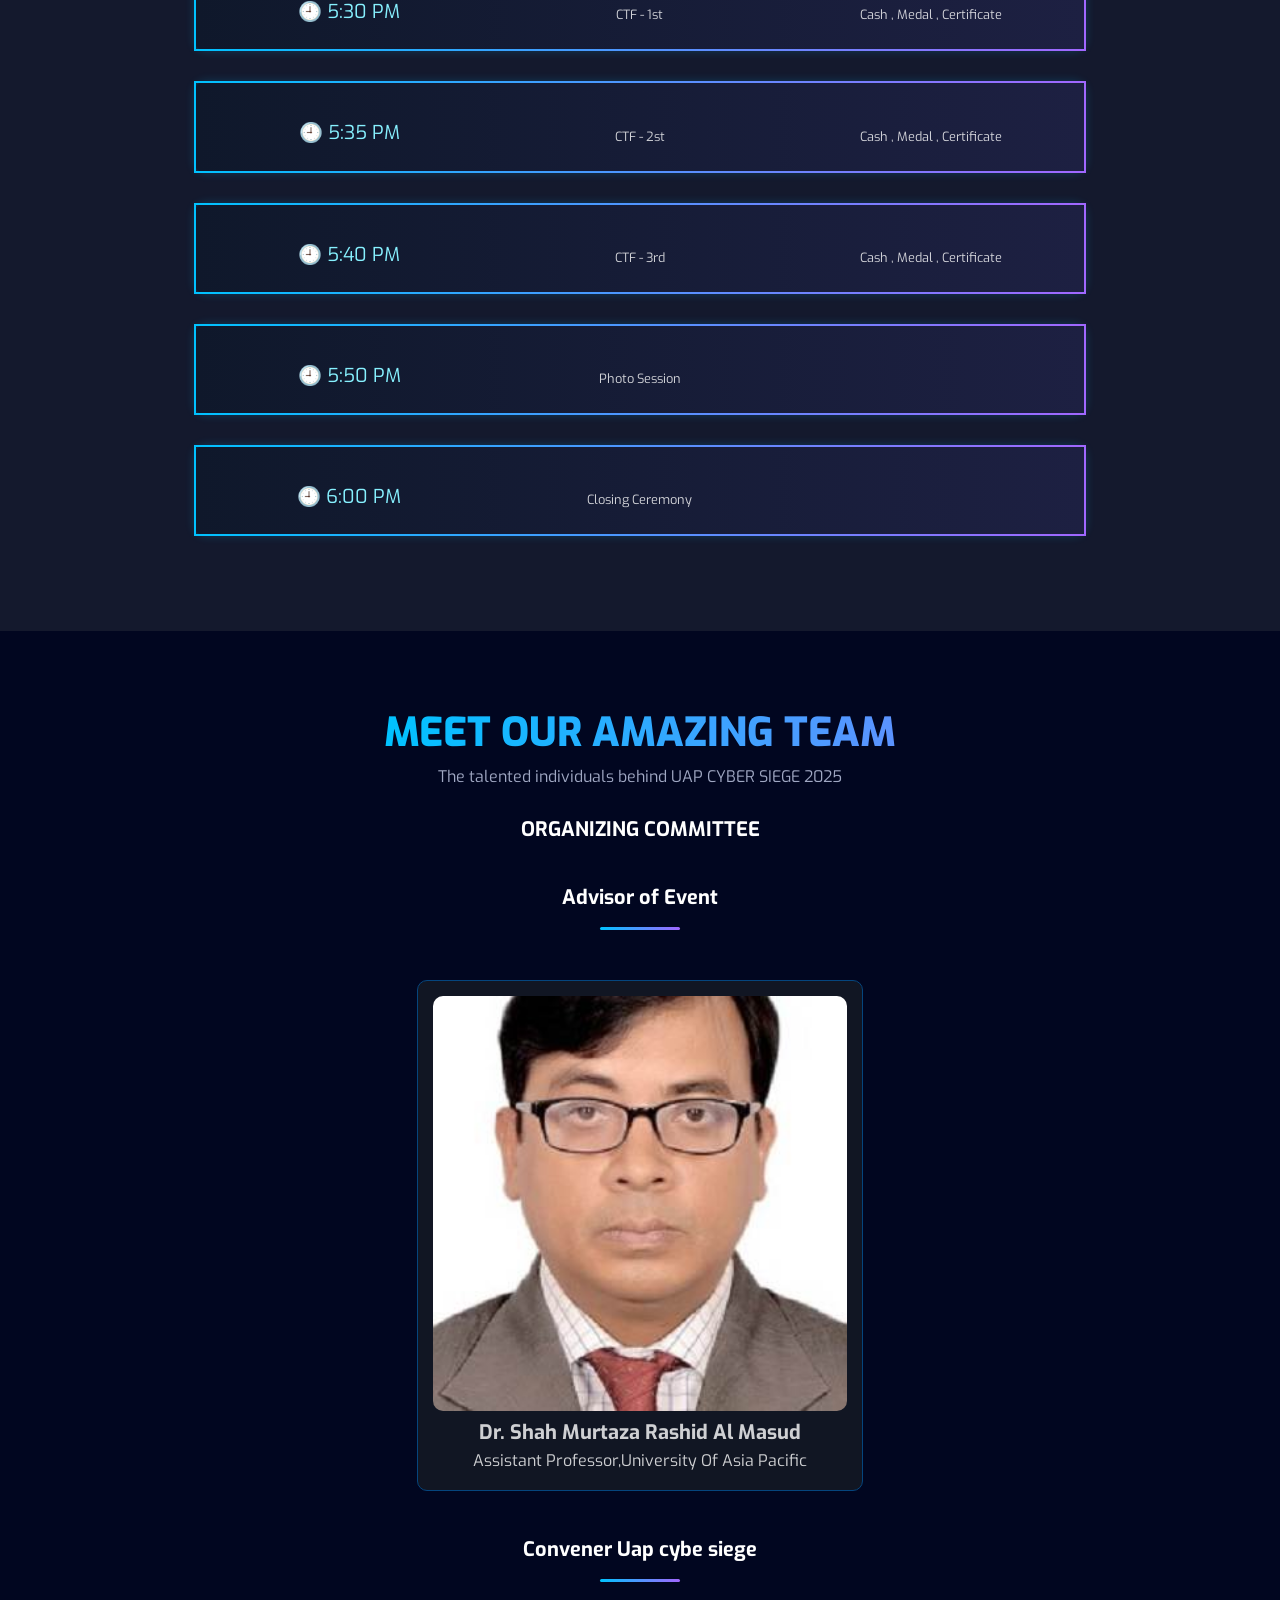
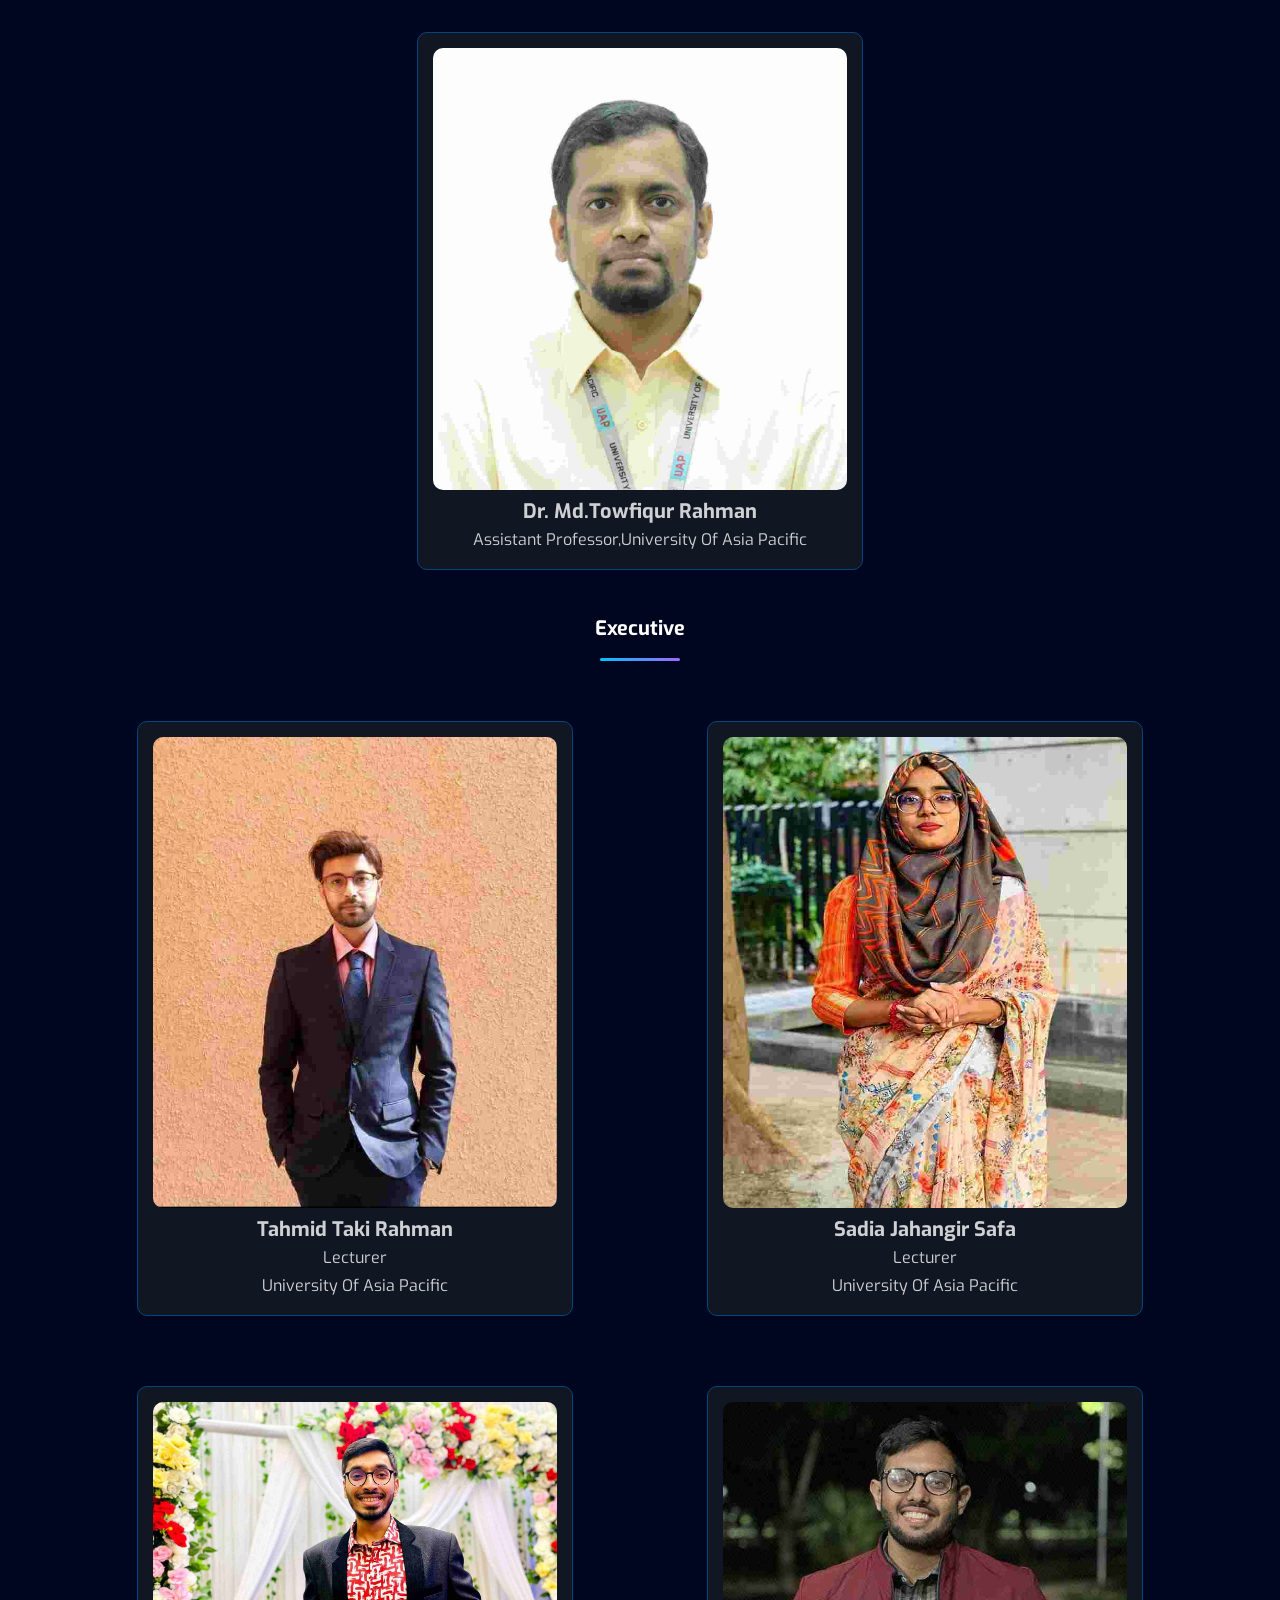
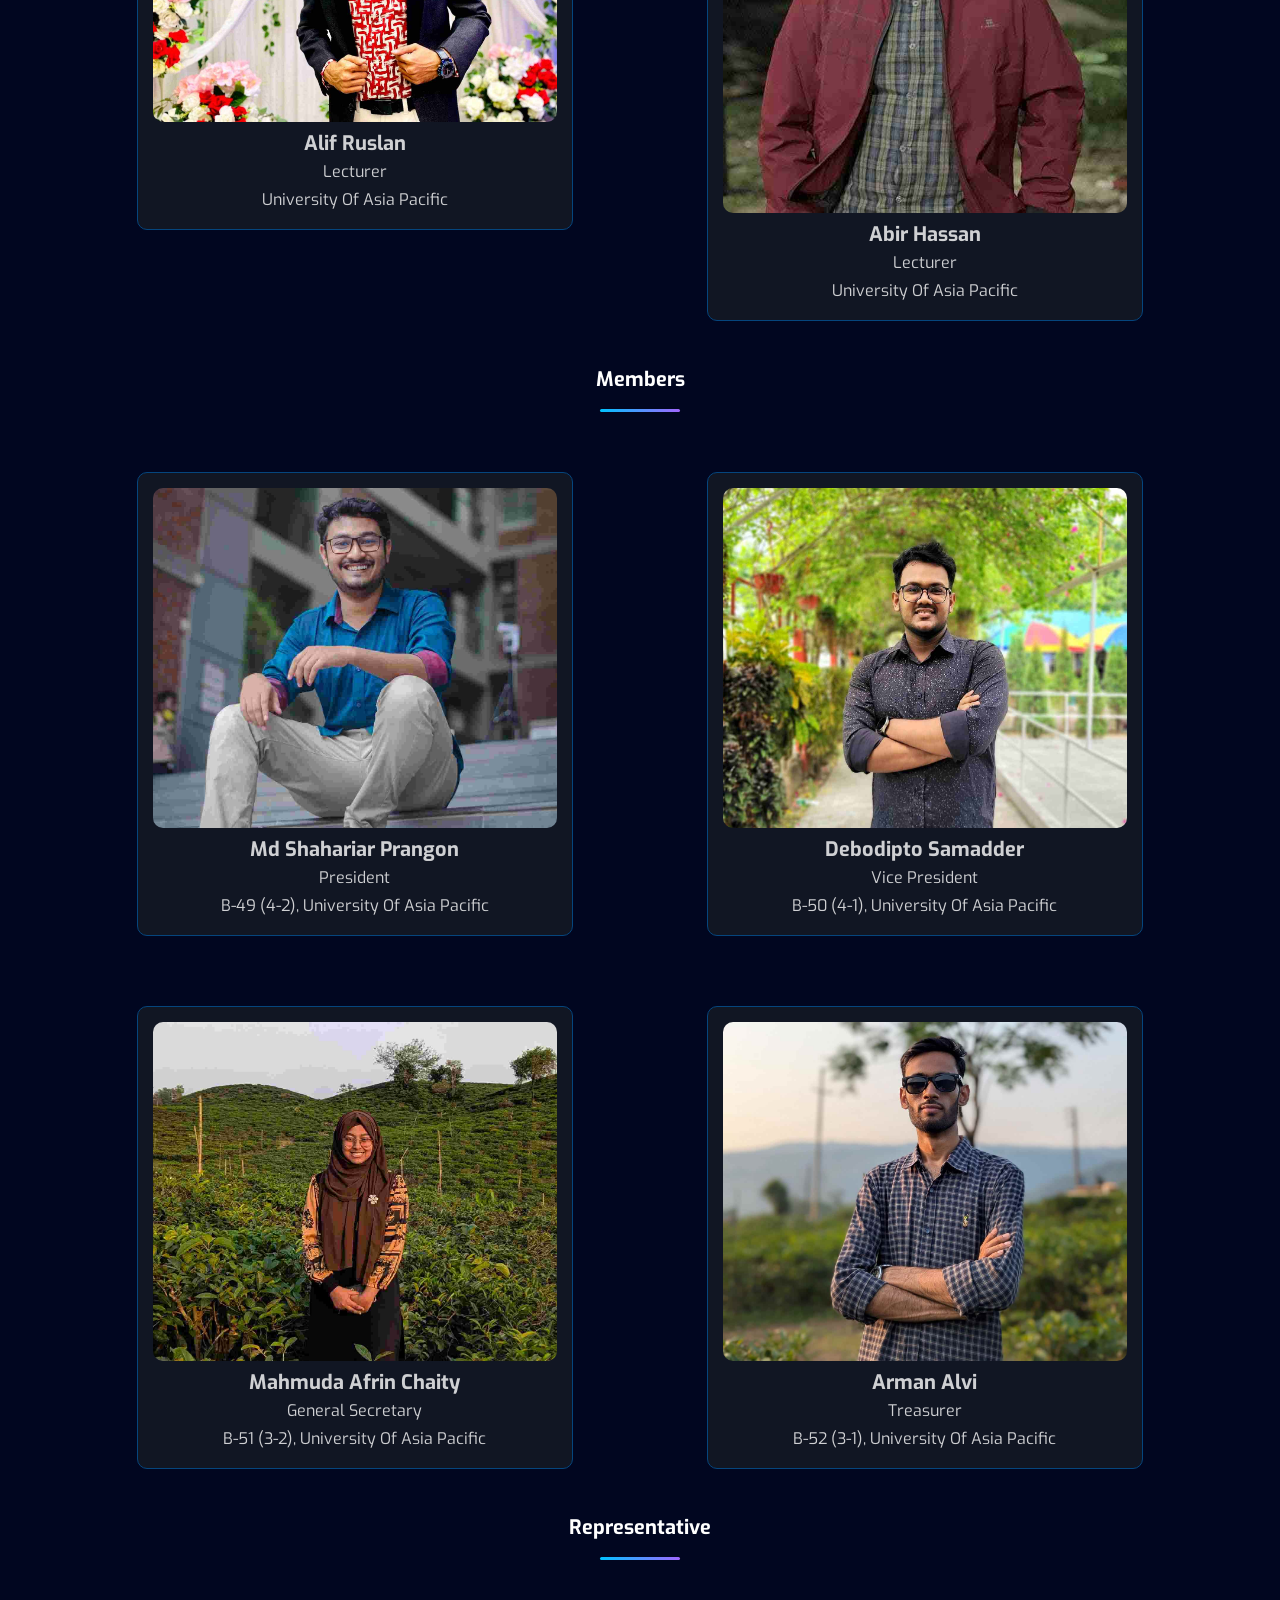
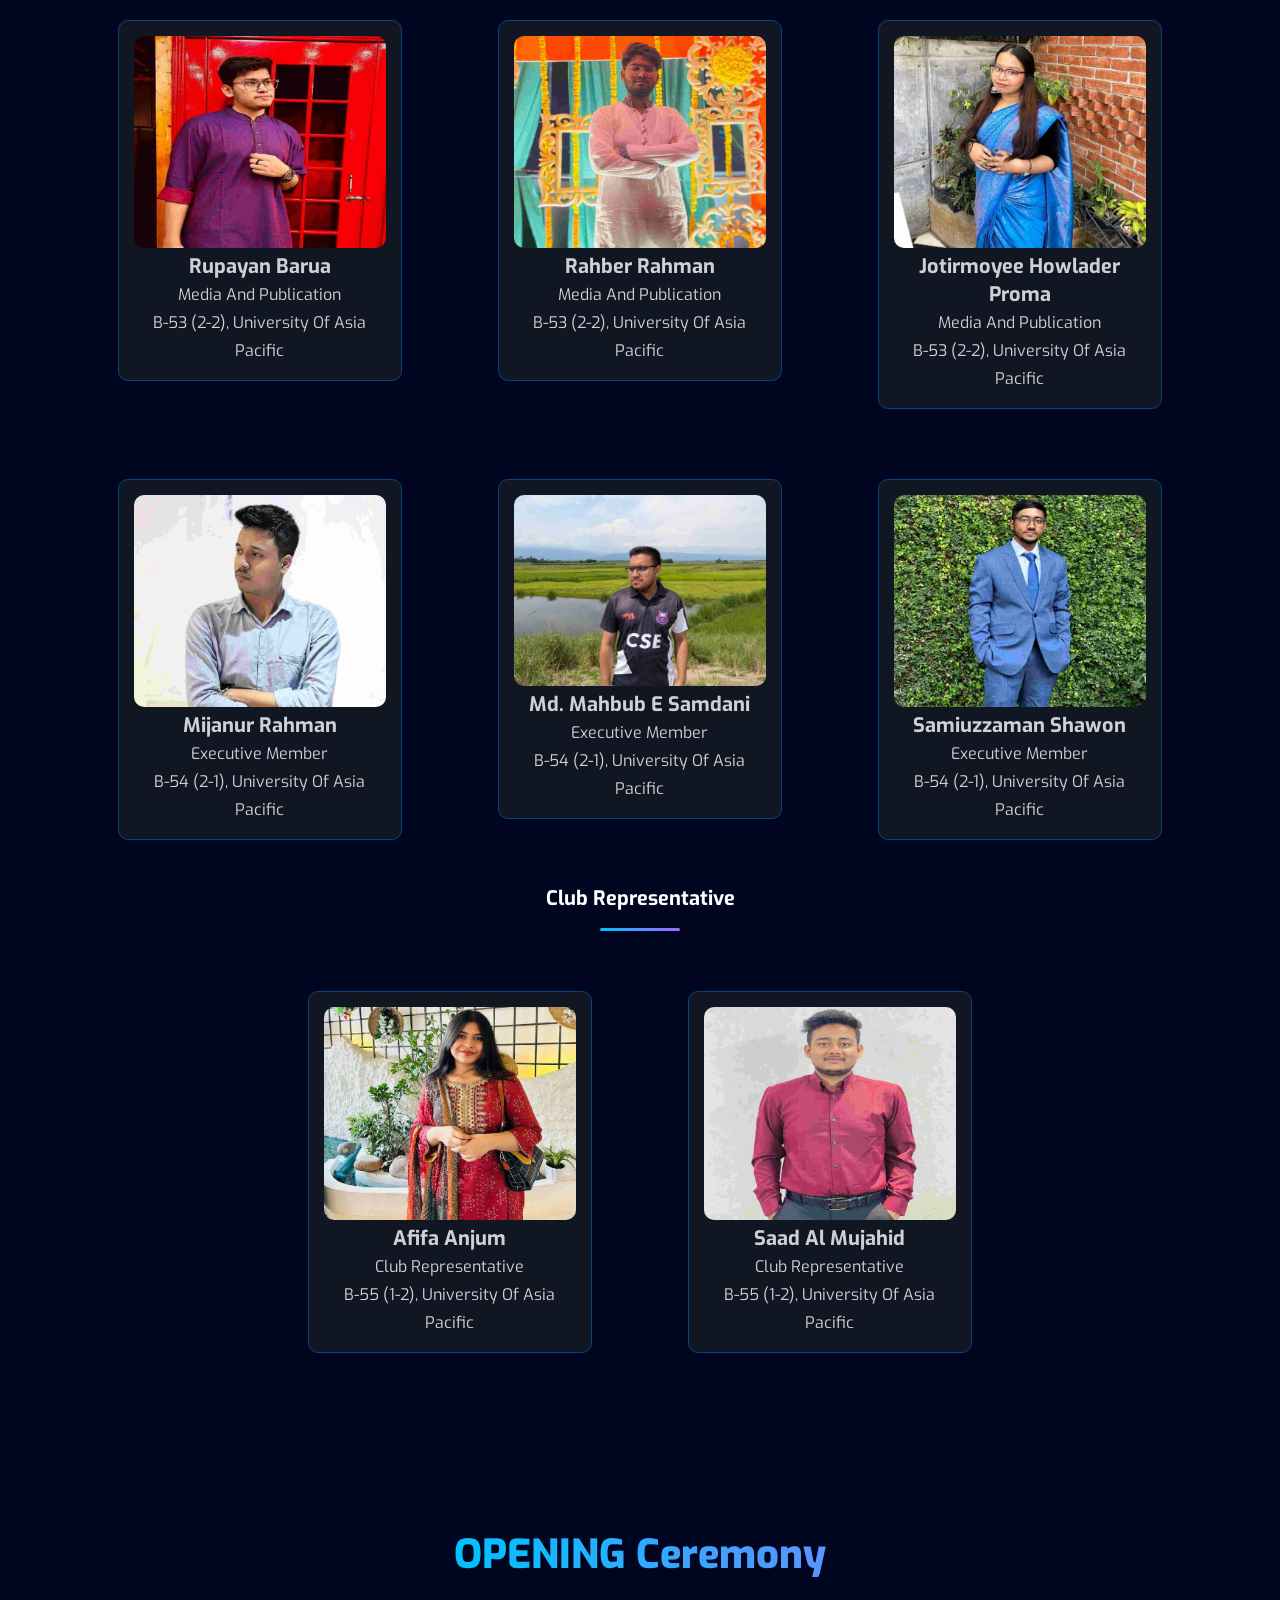
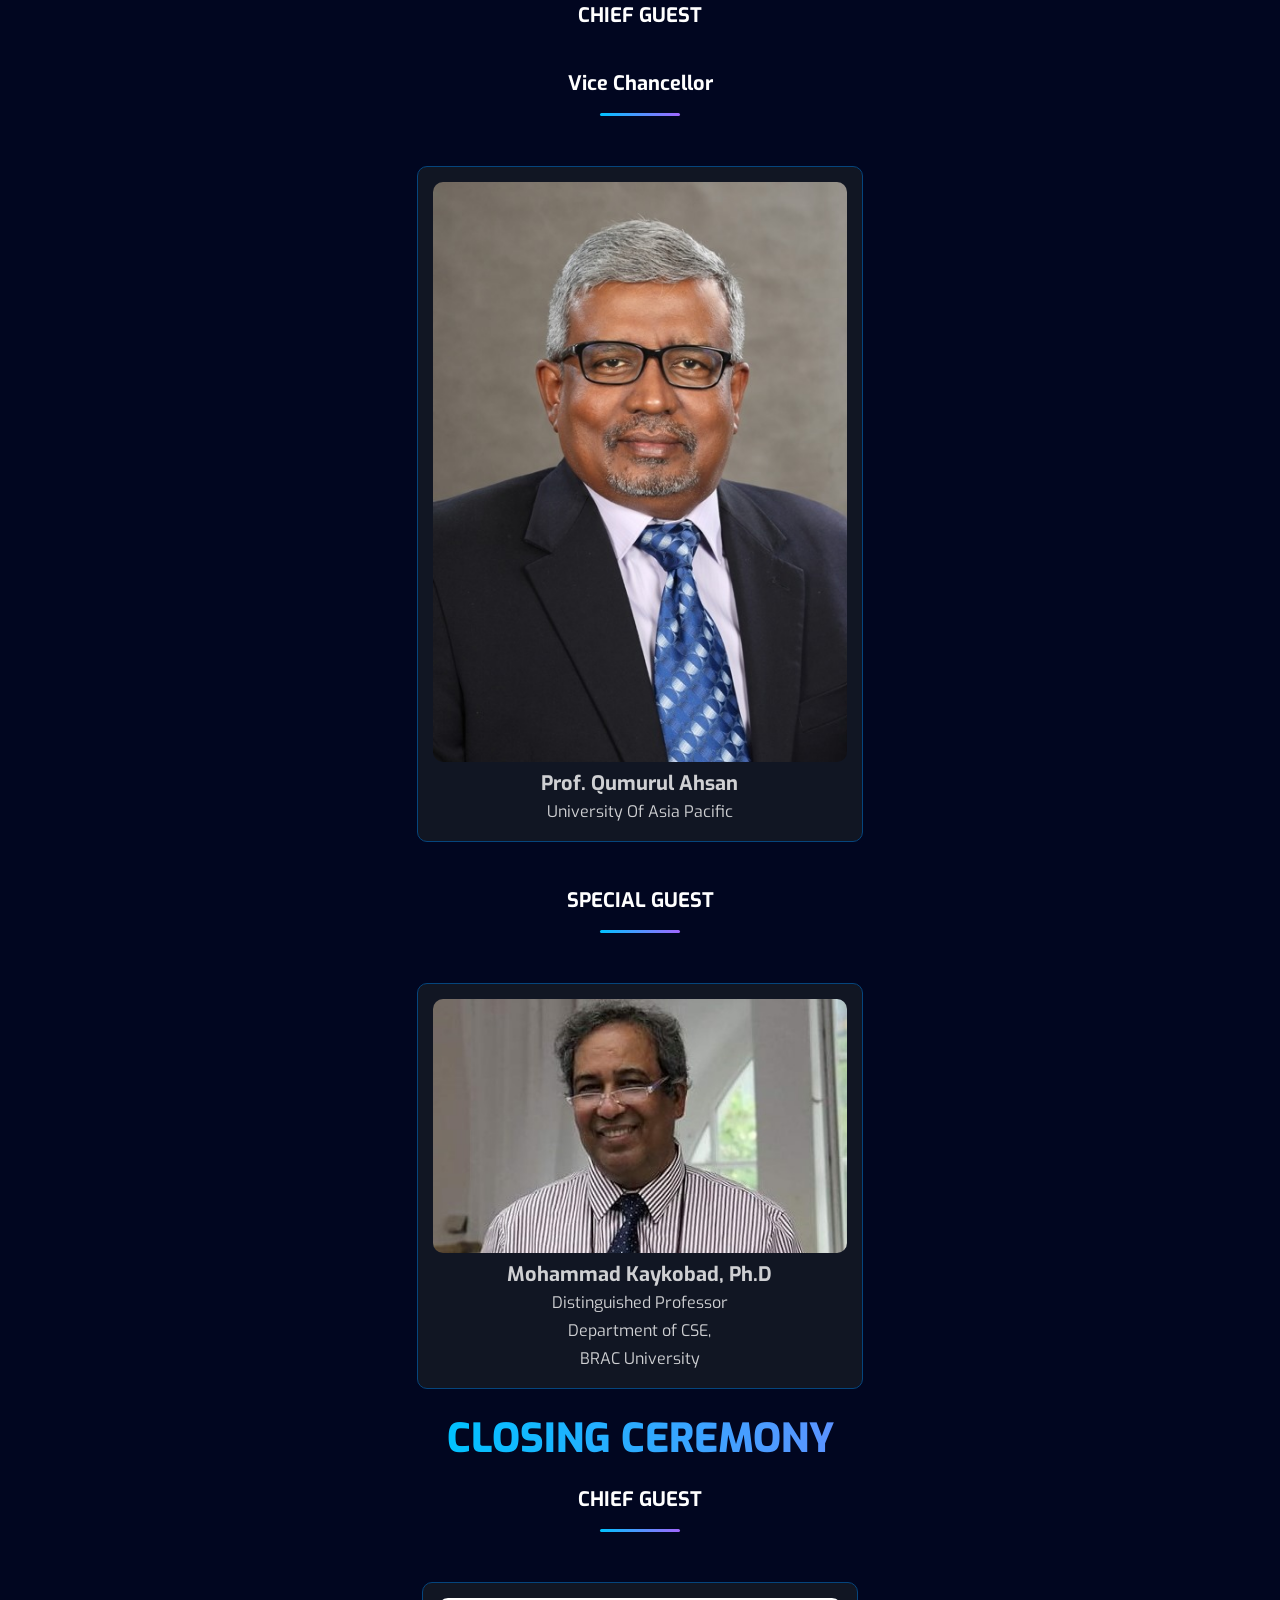
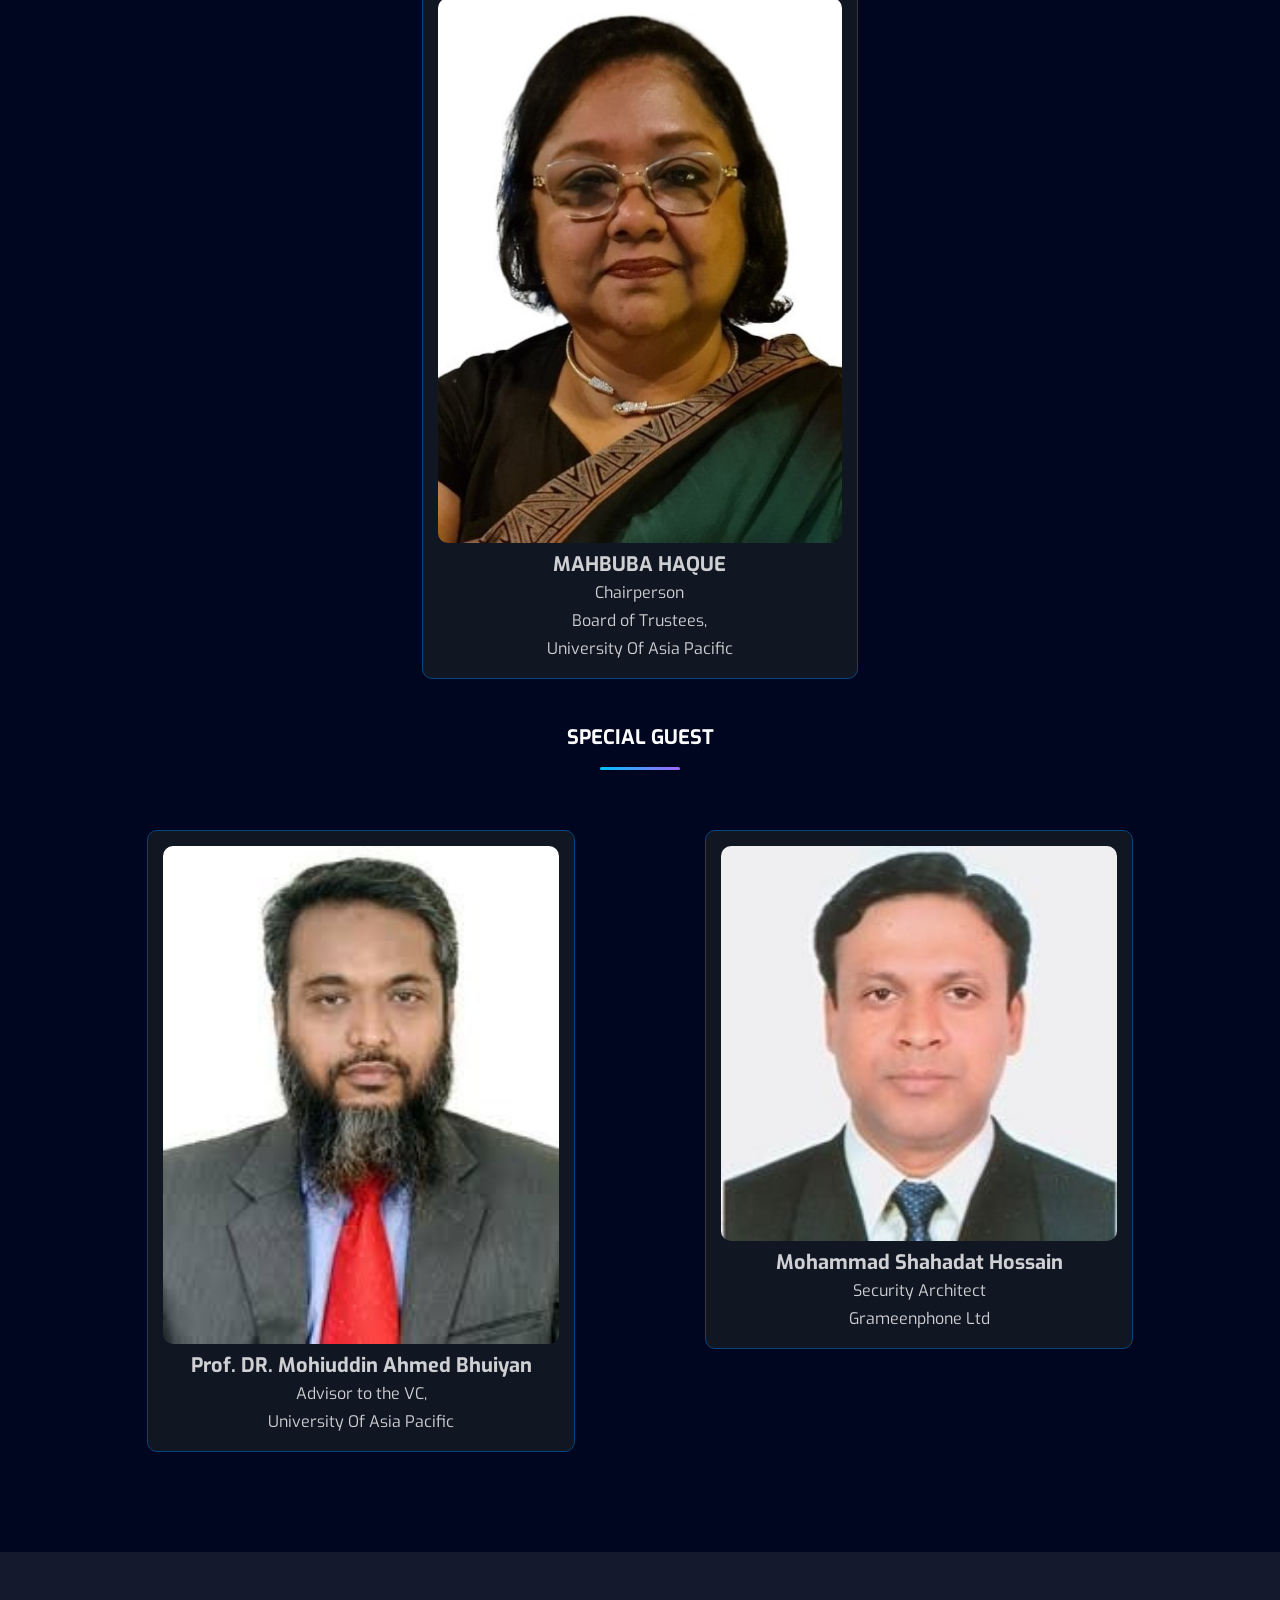
==== commit 85ec9928: "add club partner" ====
--- a/index.html
+++ b/index.html
@@ -1385,6 +1385,13 @@
 						<div class="sponsor-card platinum">
 							<div class="sponsor-inner">
 								<img style="width: 90%; height: 100%" ; src="assets/img/partner/p13.jpg" alt="CTF Partner">
+						
+							</div>
+						</div>
+
+						<div class="sponsor-card platinum">
+							<div class="sponsor-inner">
+								<img style="width: 90%; height: 100%" ; src="assets/img/partner/p14.jpg" alt="CTF Partner">
 						
 							</div>
 						</div>
